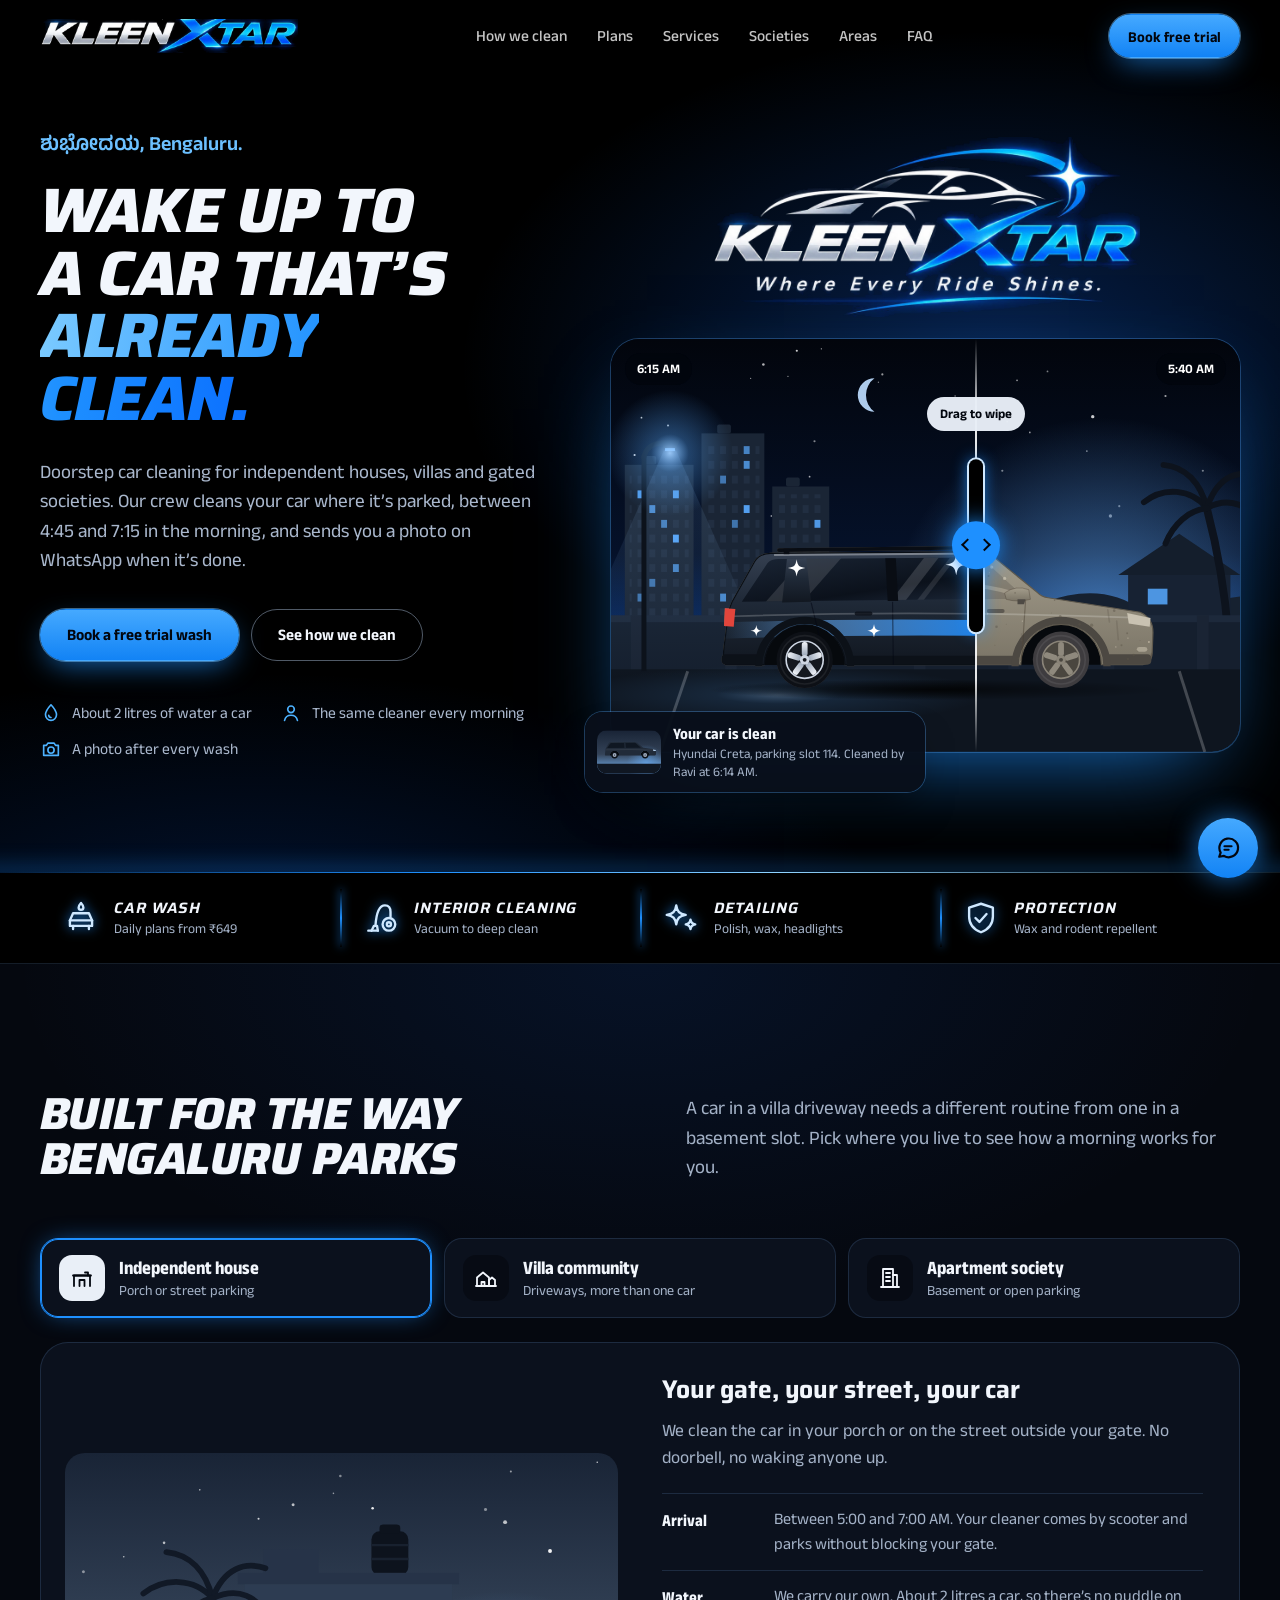
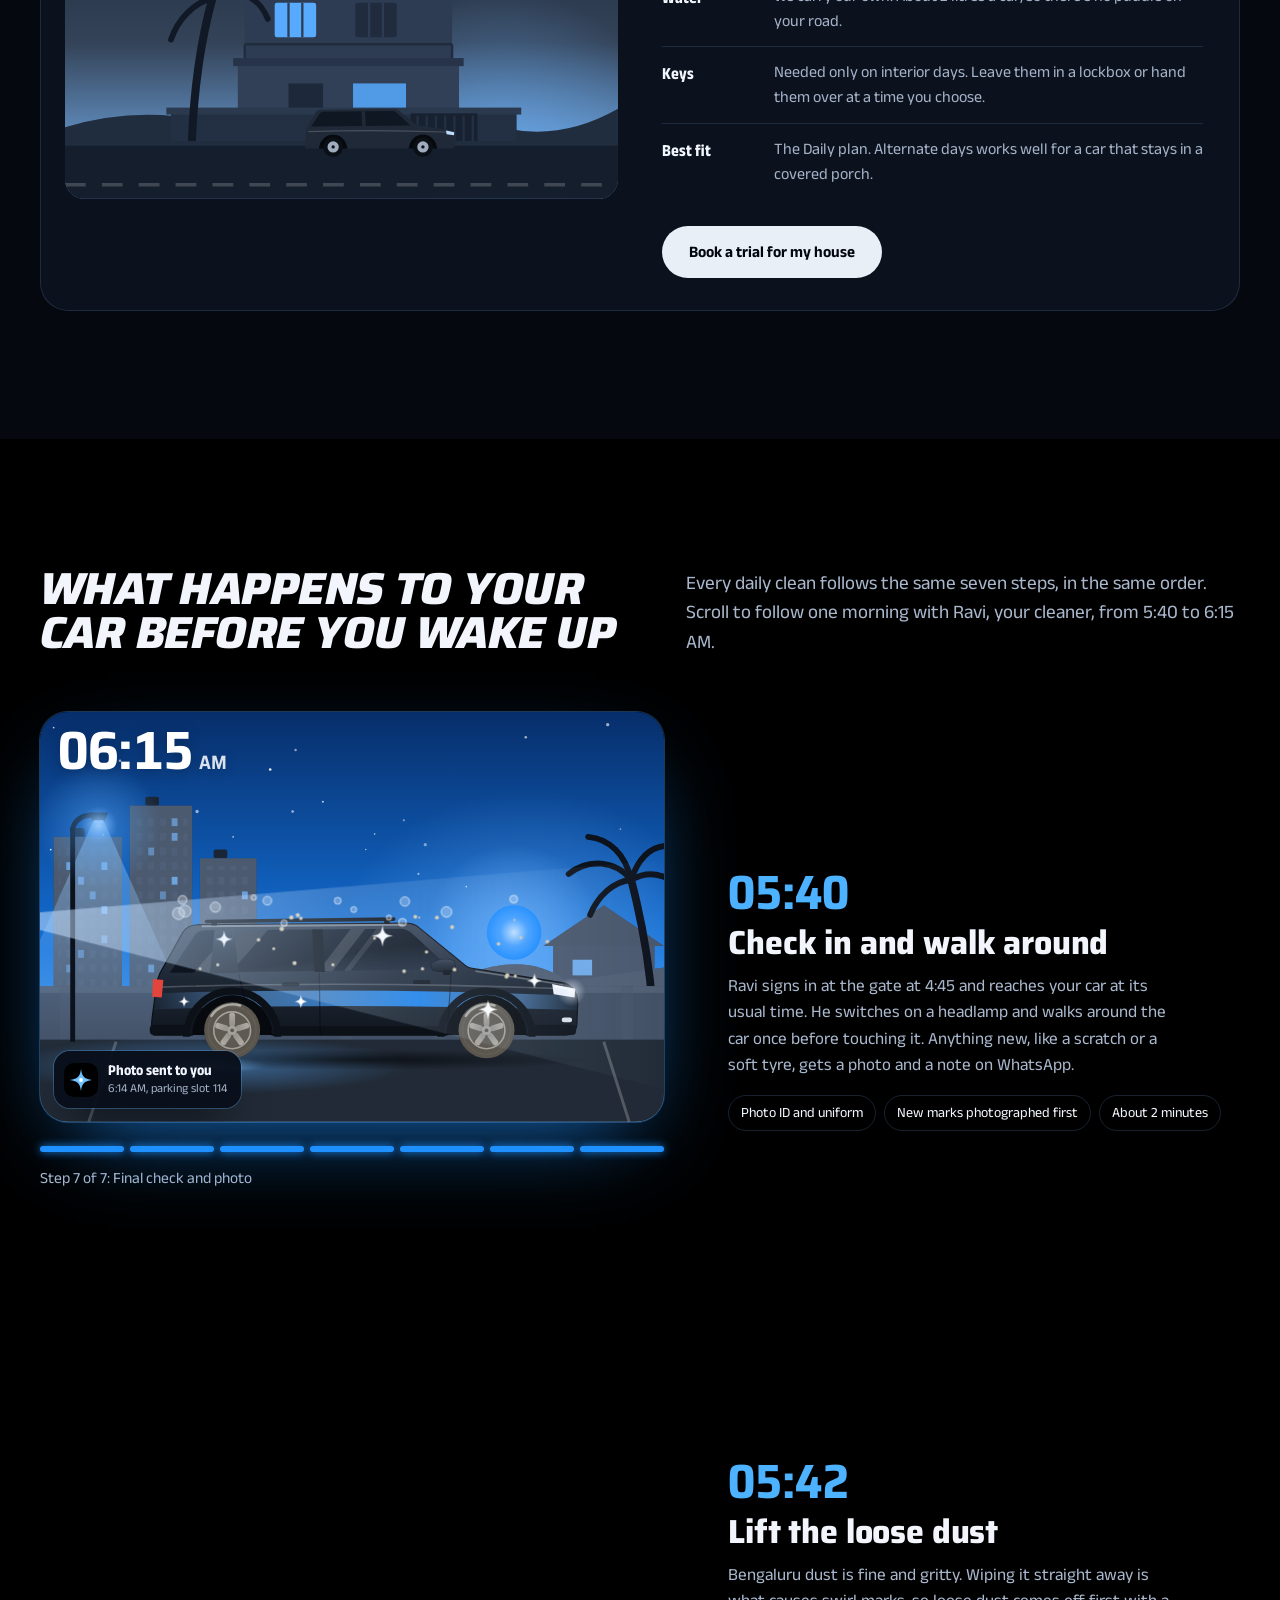
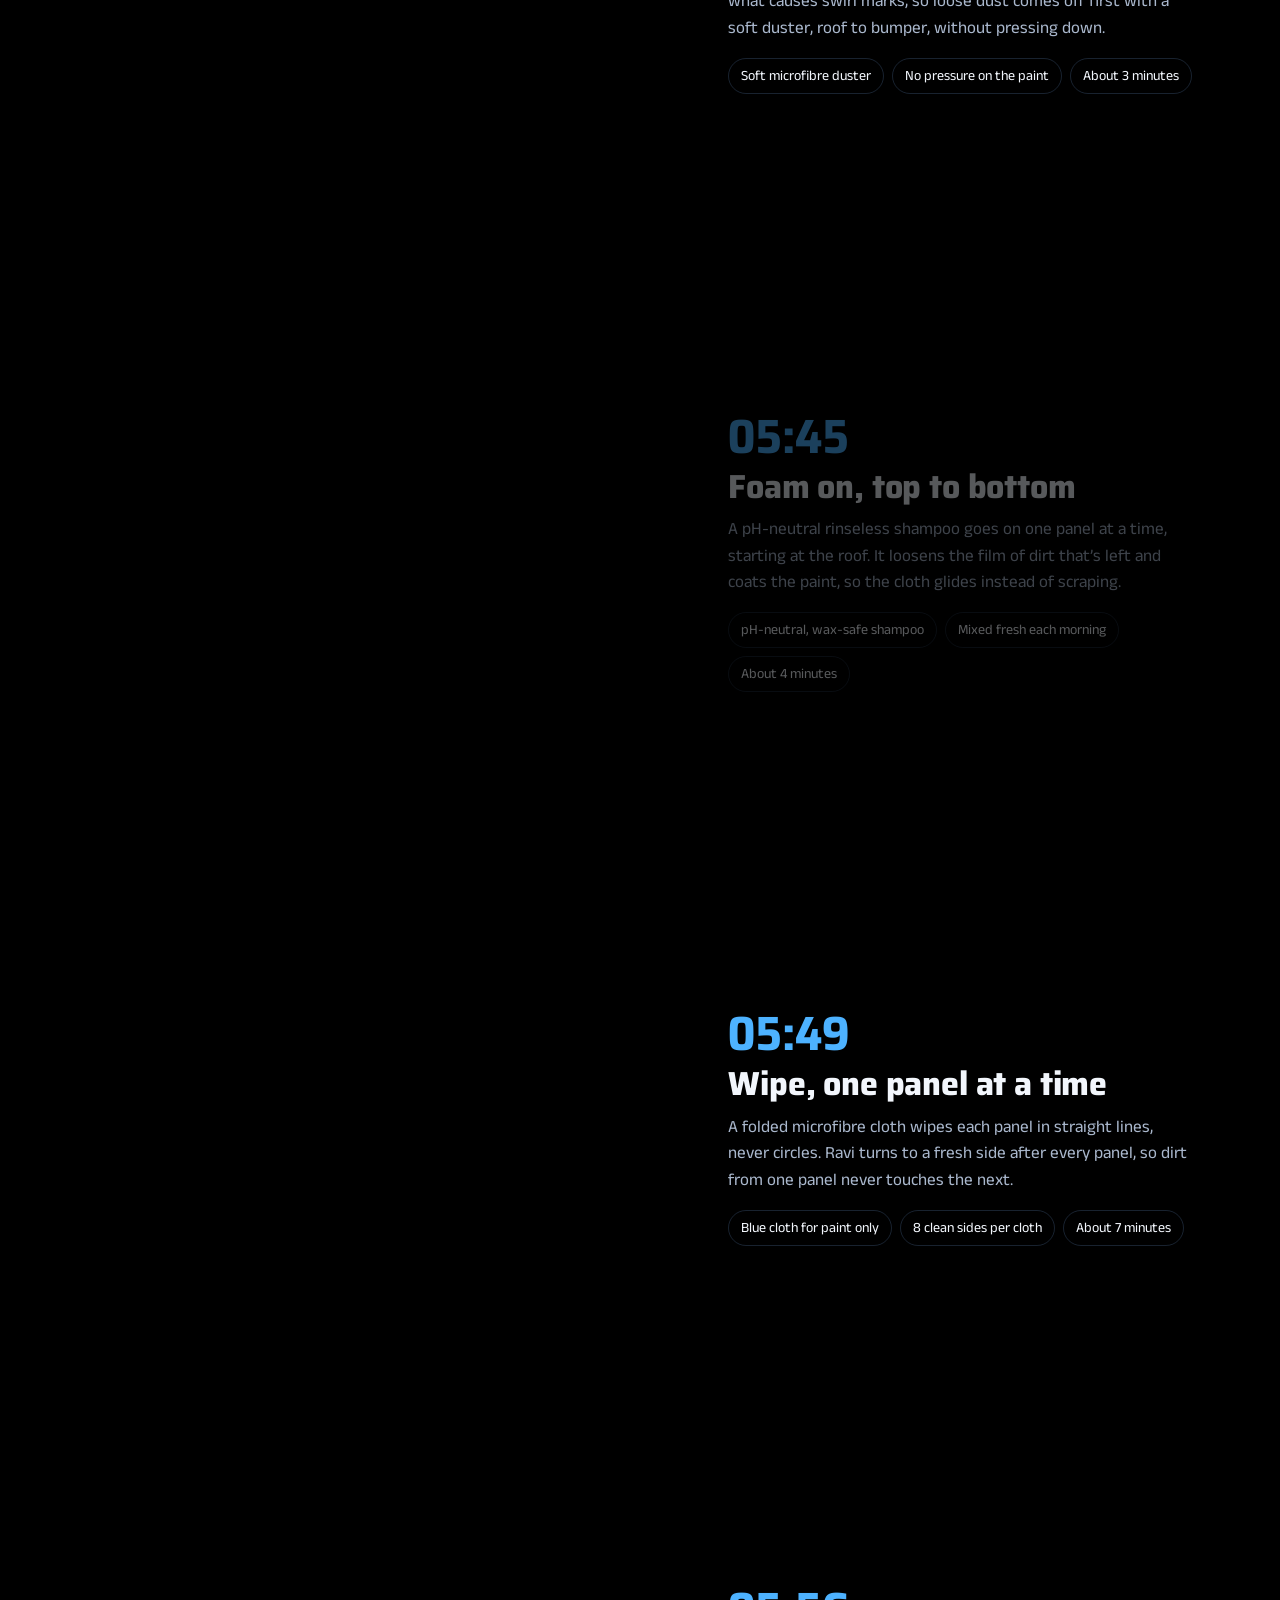
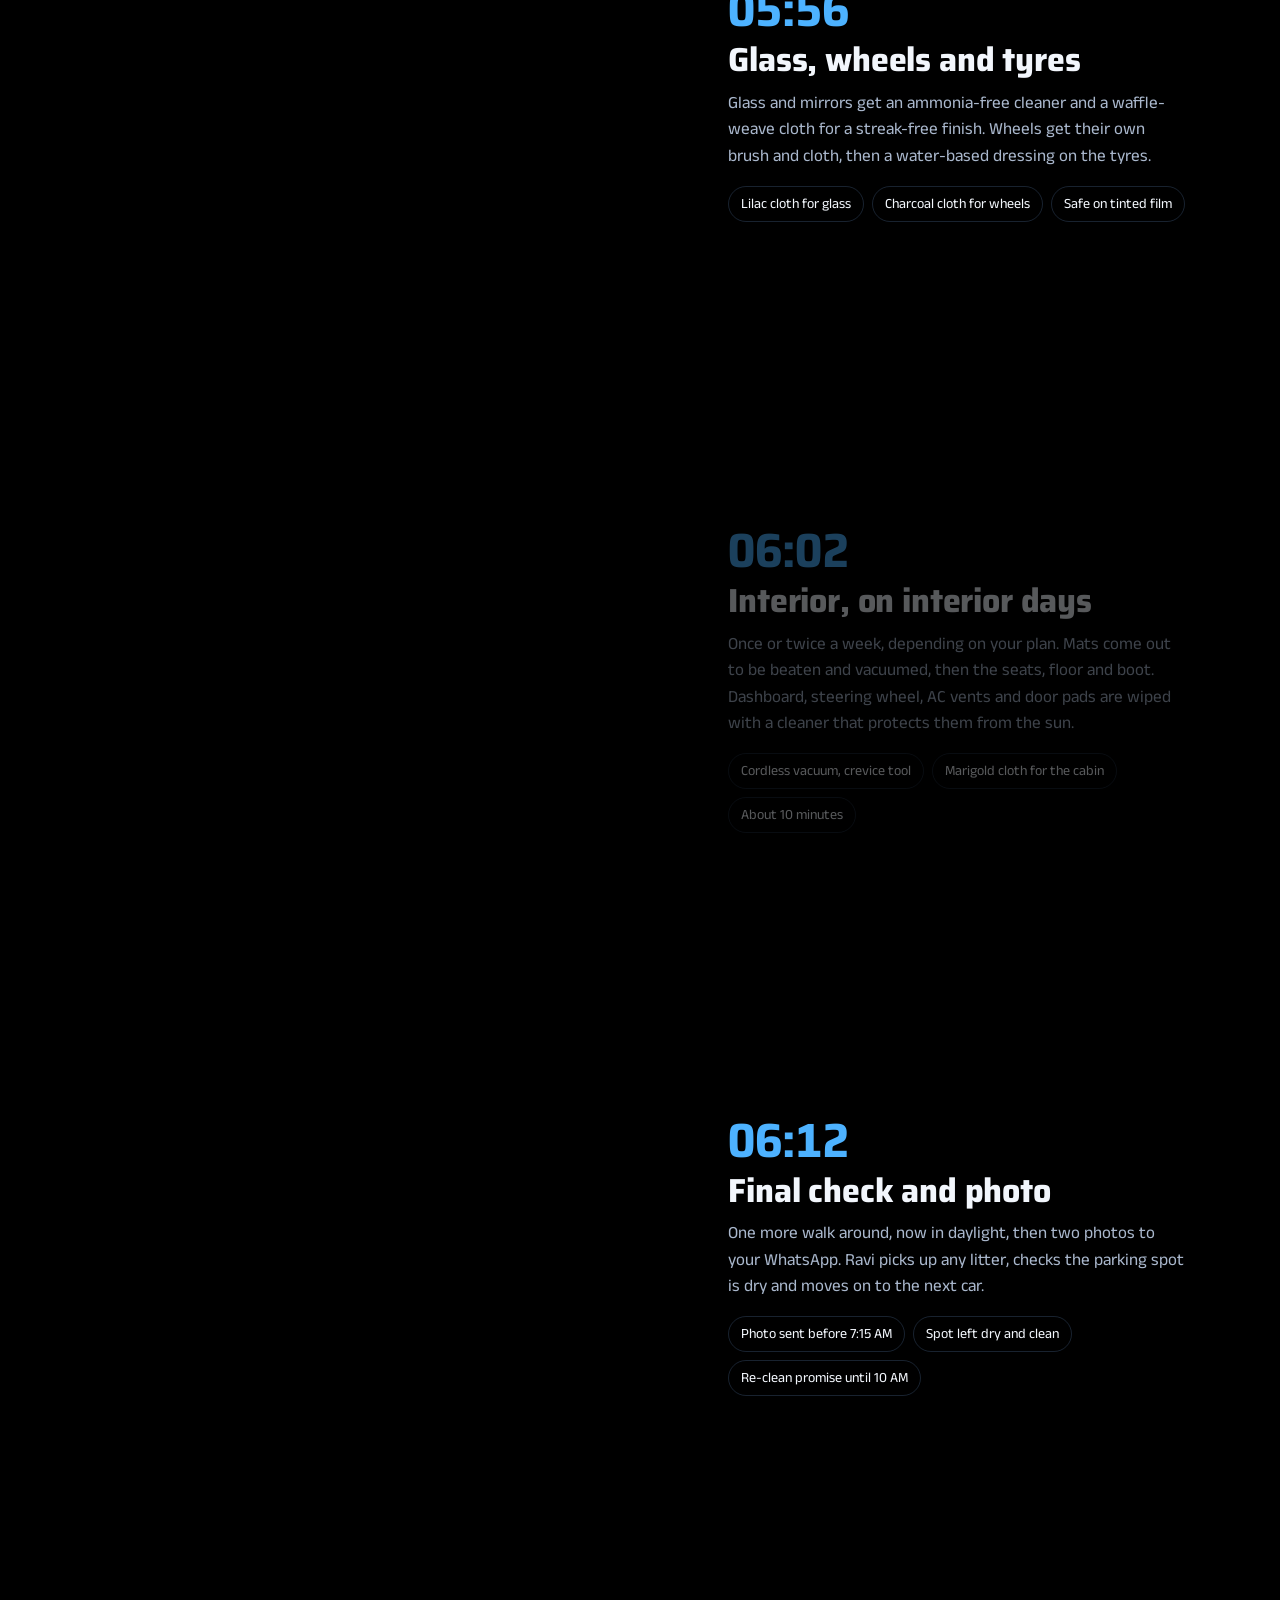
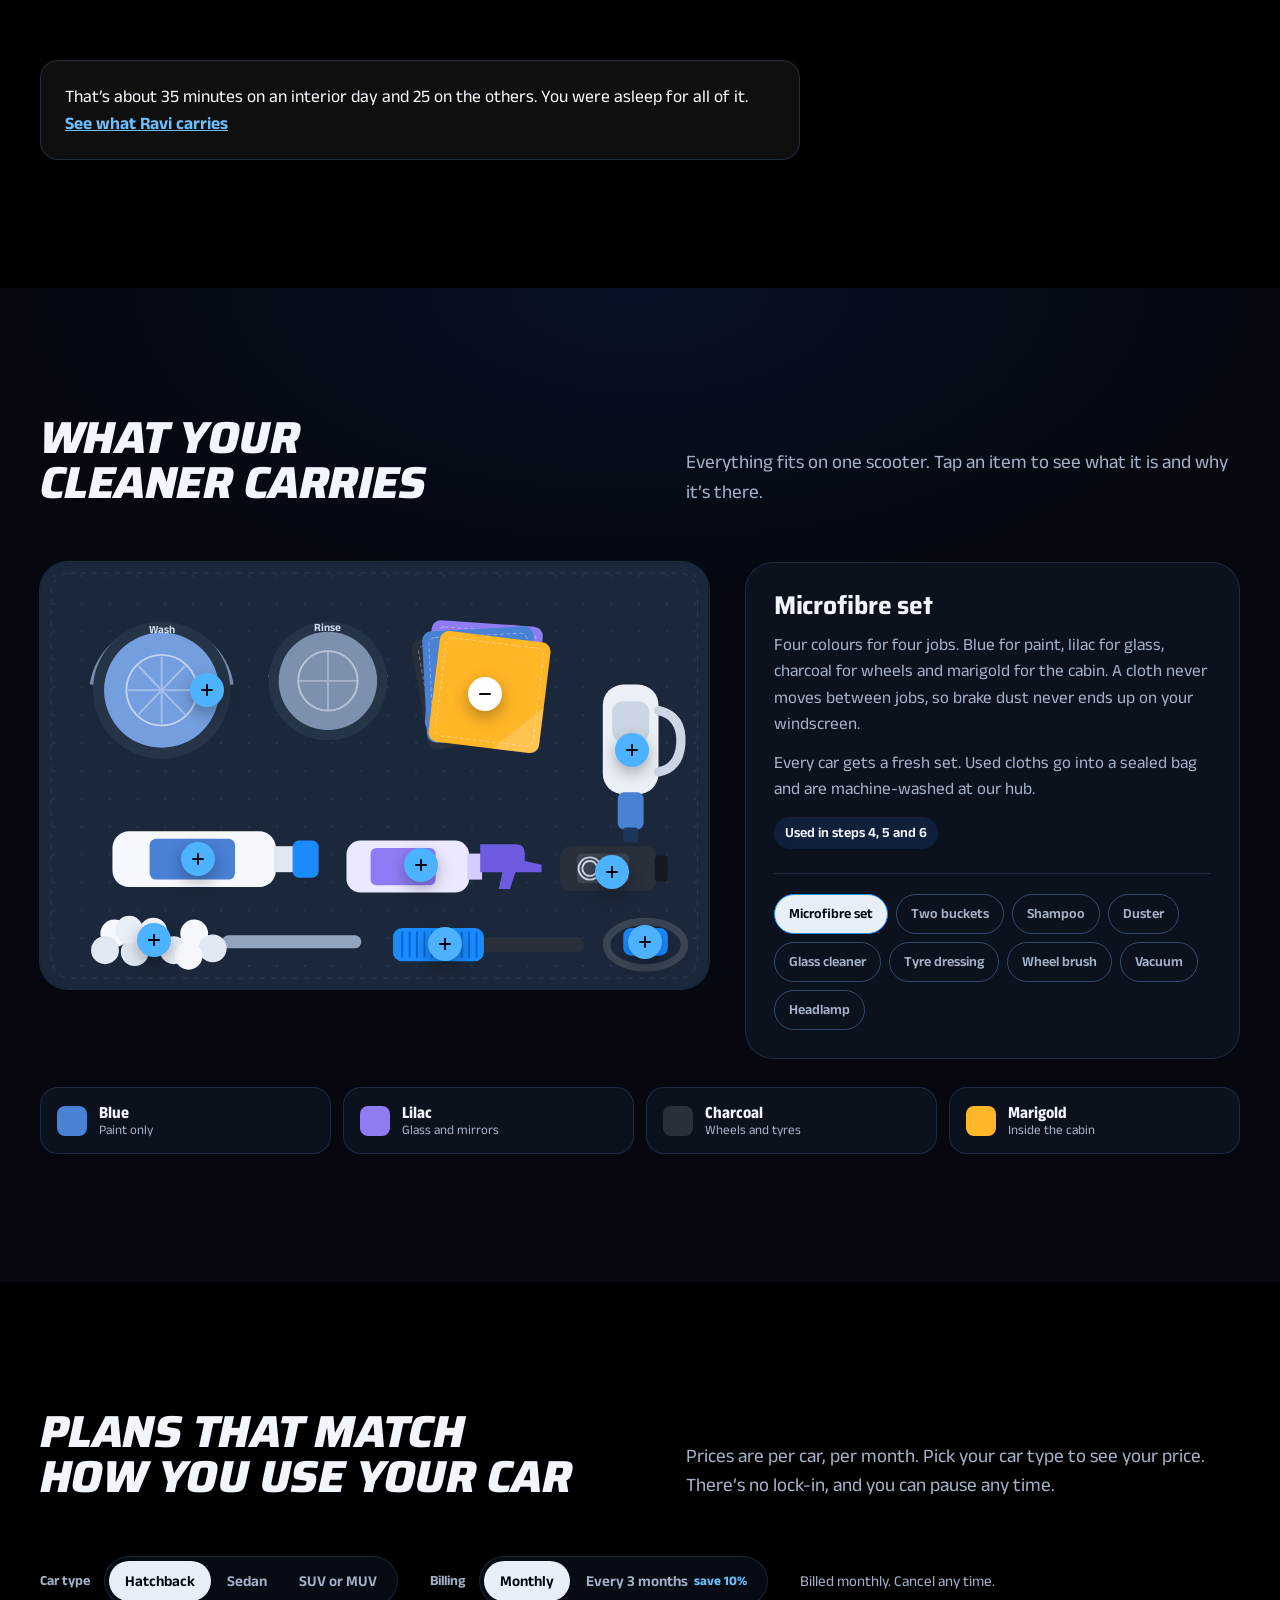
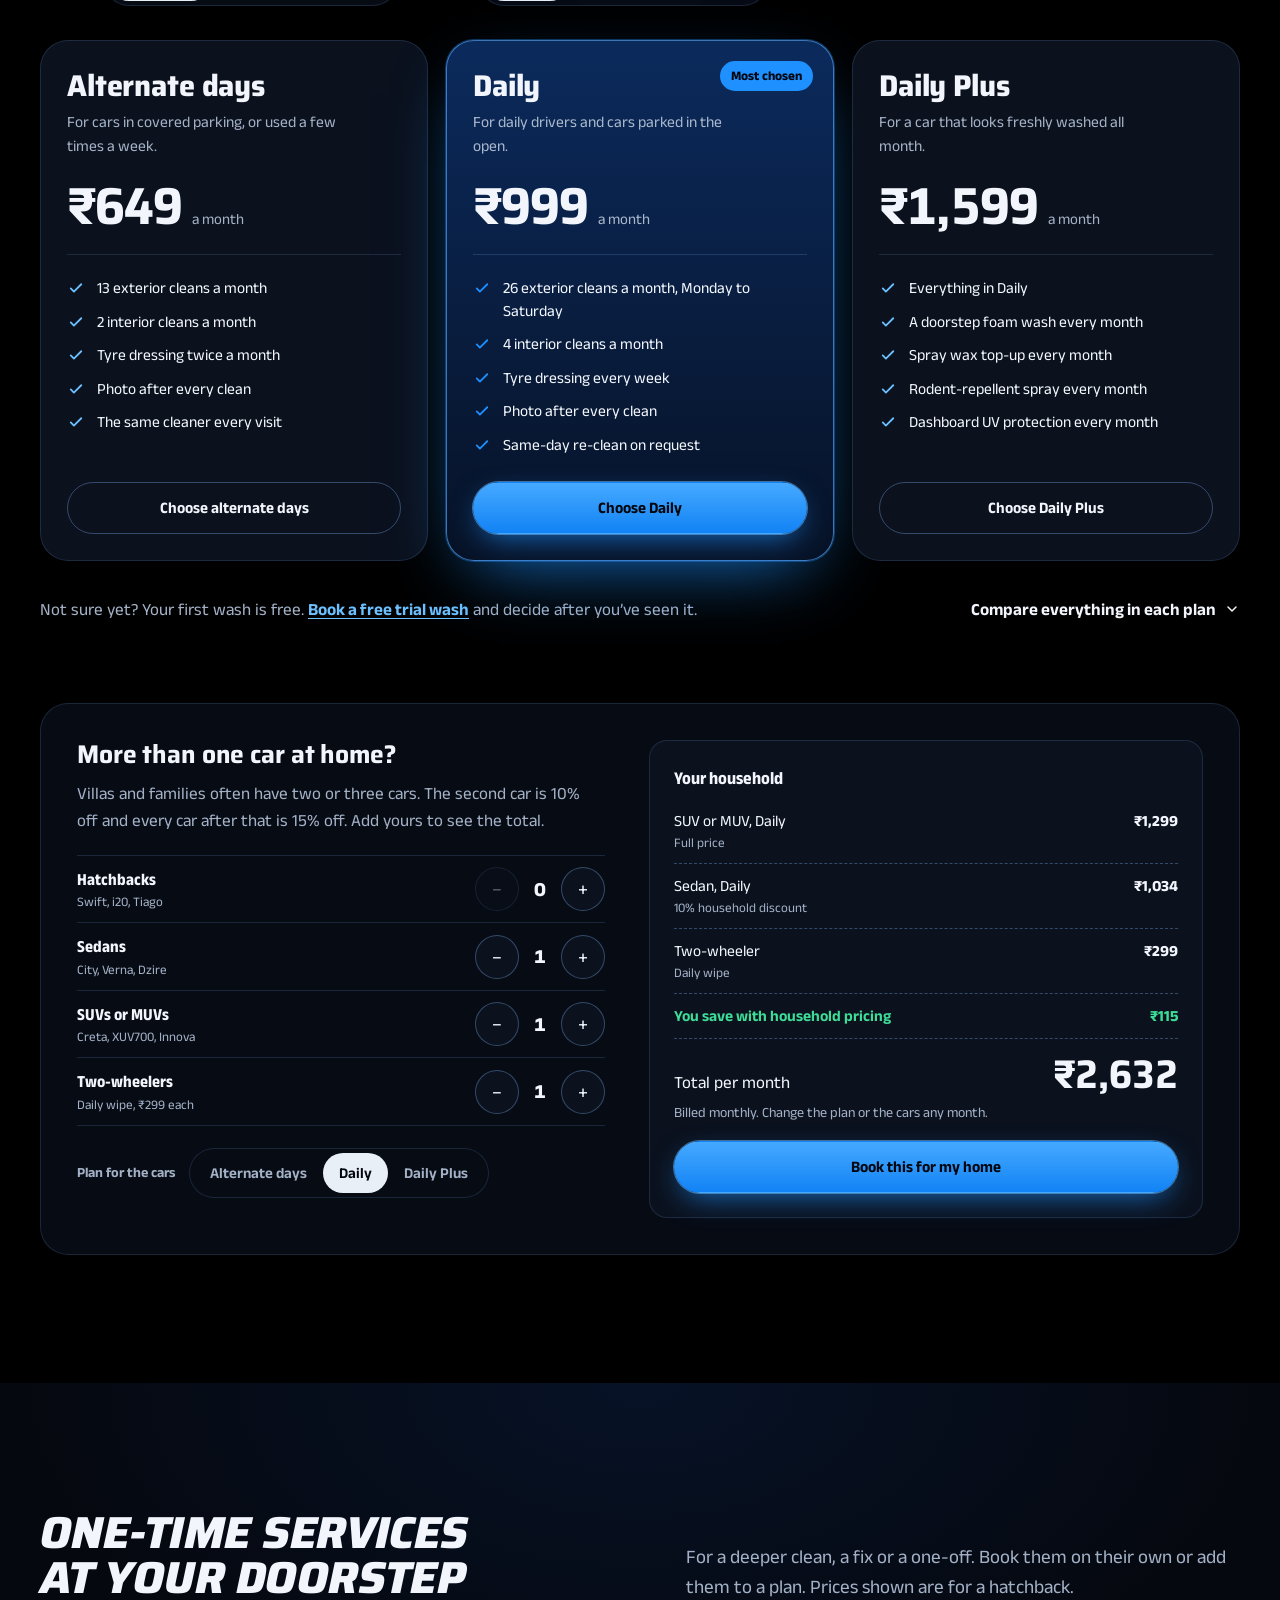
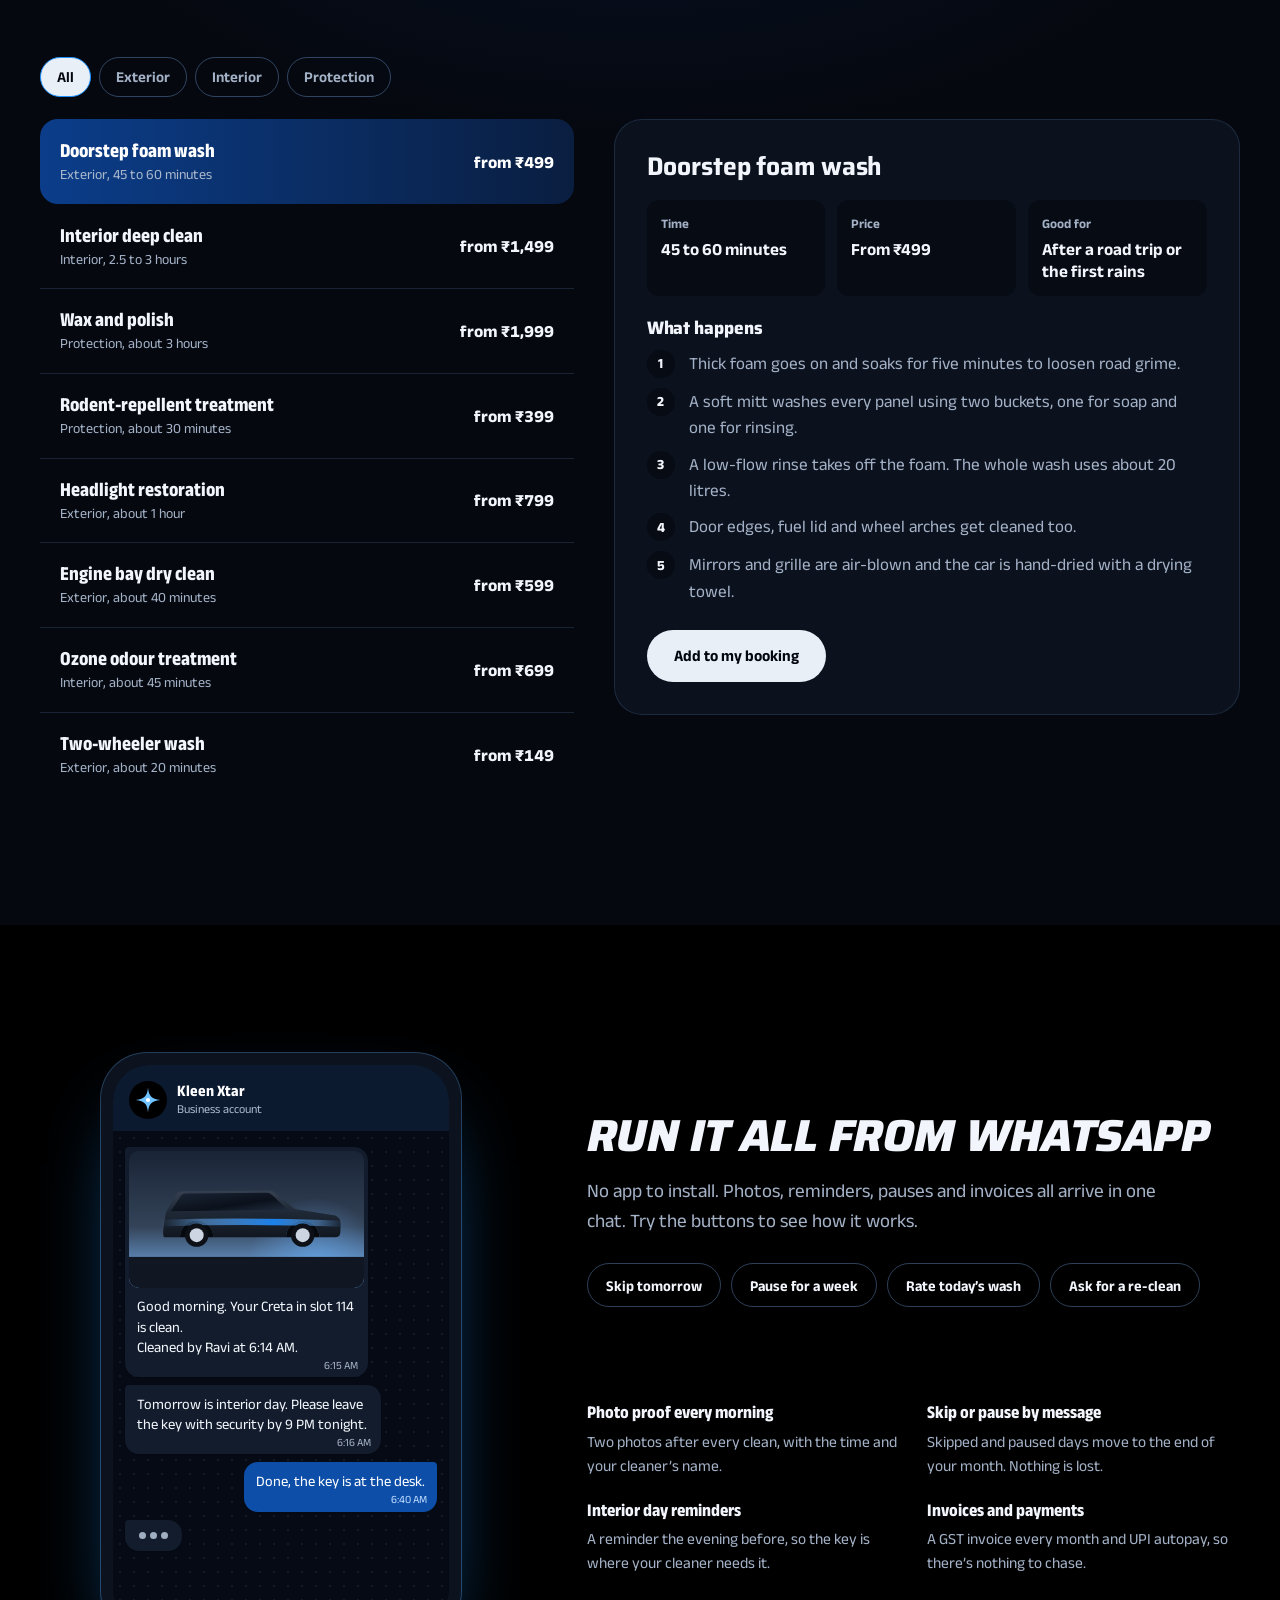
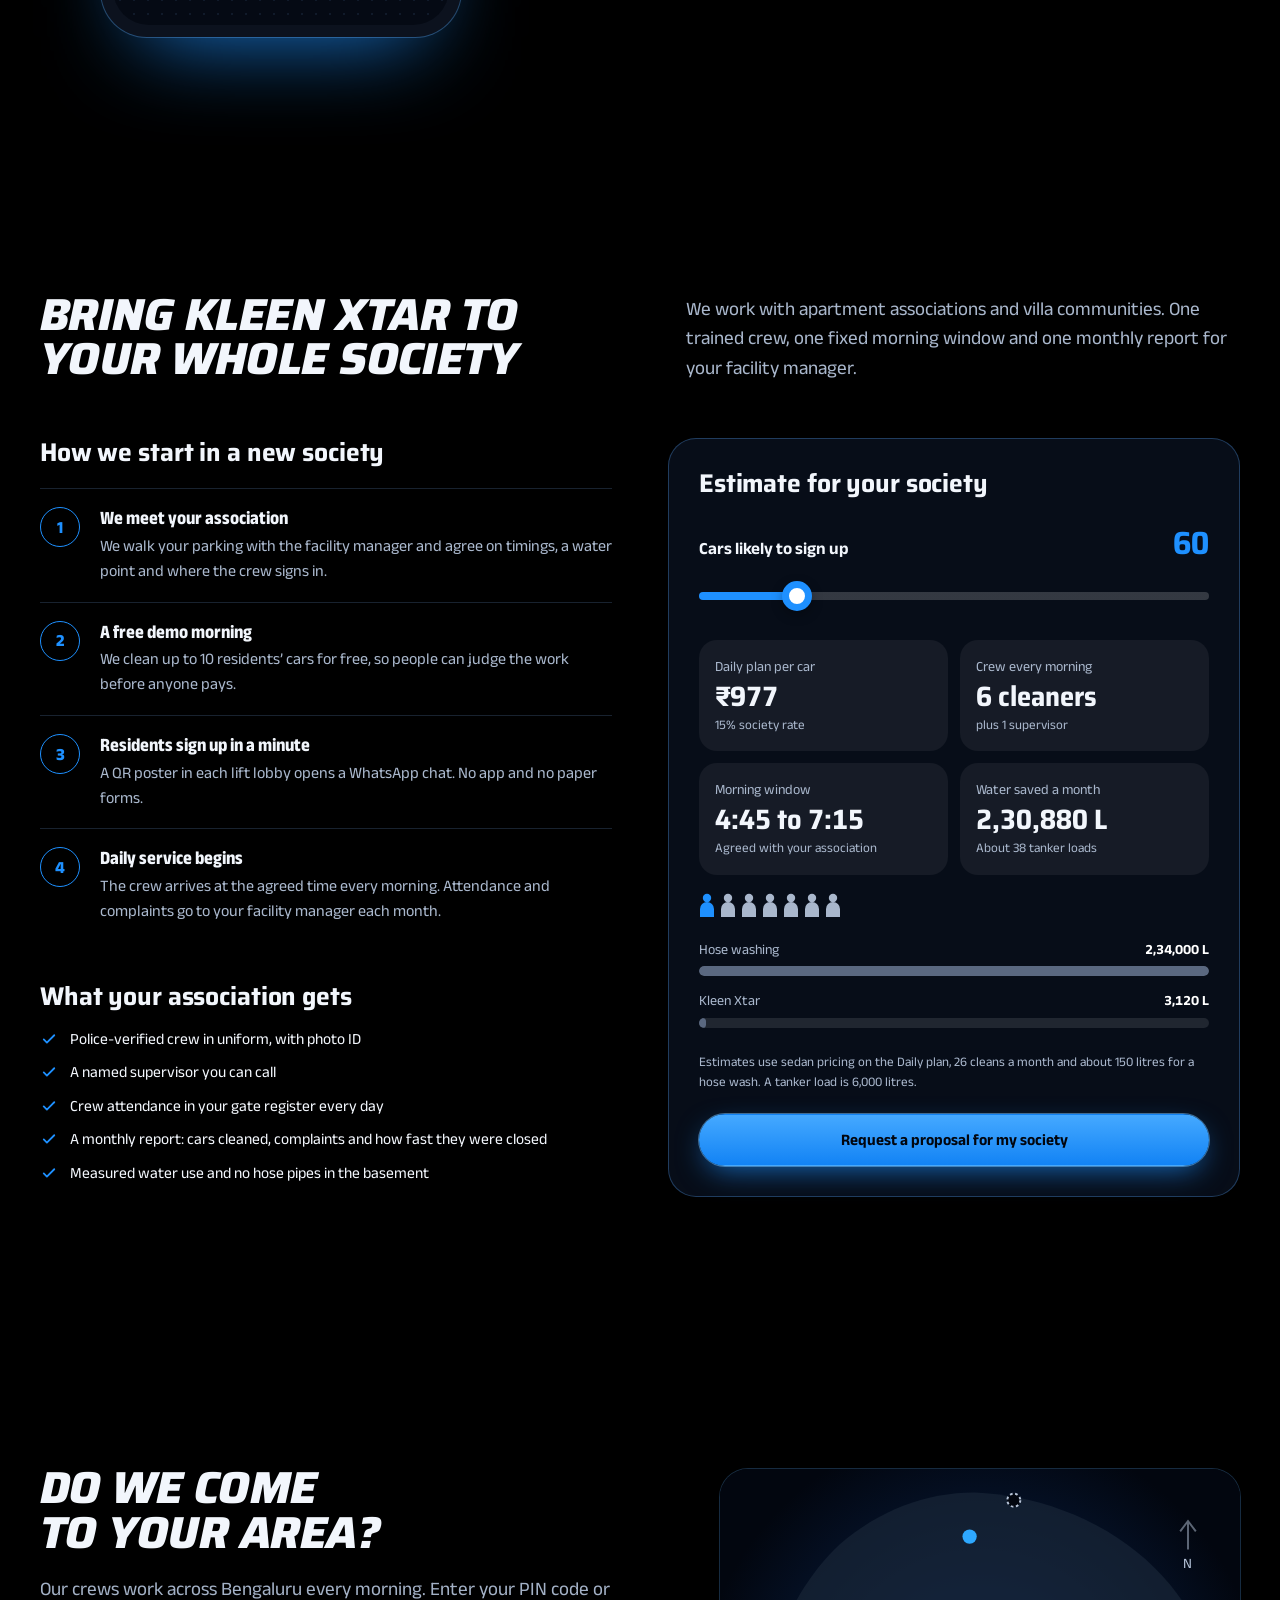
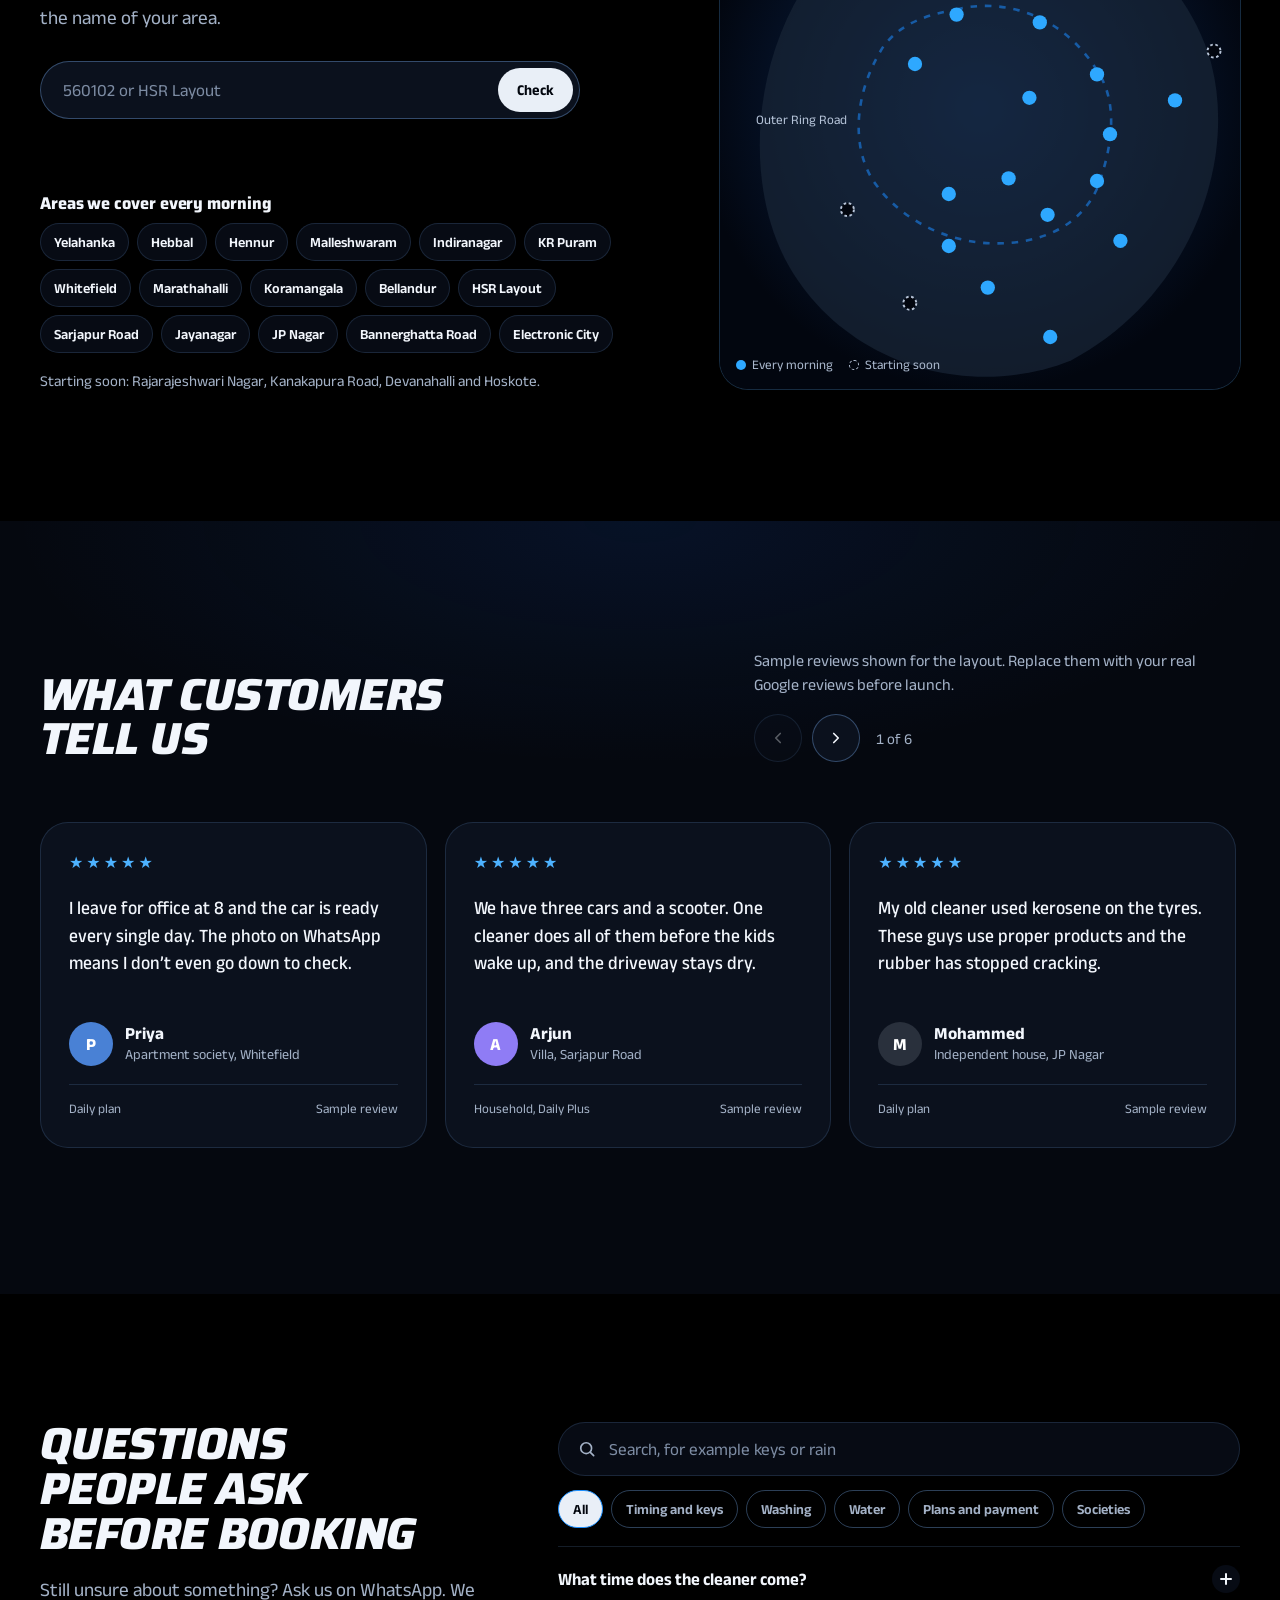
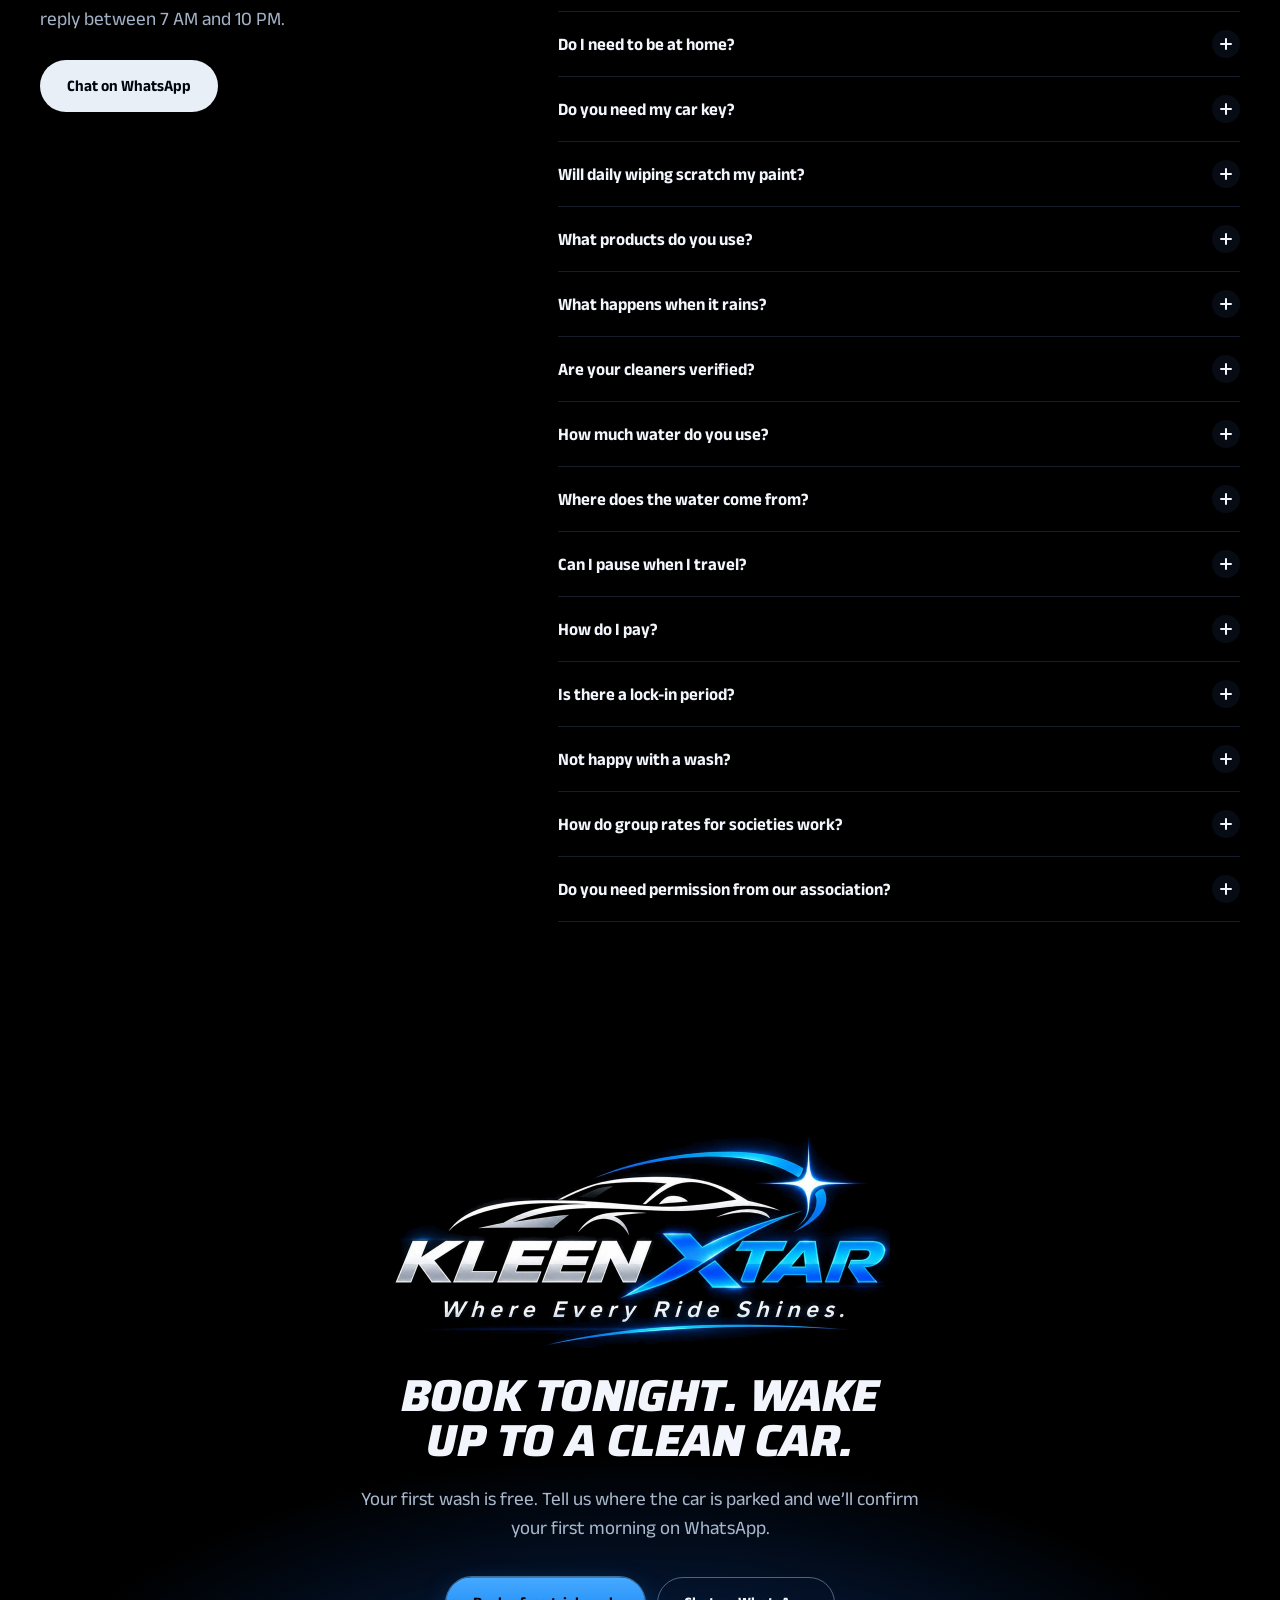
==== test/index.html @ 270b9dcc "Test page" ====
<!DOCTYPE html>
<html lang="en-IN">
<head>
<meta charset="utf-8">
<meta name="robots" content="noindex,nofollow">
<meta name="viewport" content="width=device-width, initial-scale=1, viewport-fit=cover">
<title>Kleen Xtar | Doorstep car wash, detailing and protection in Bengaluru</title>
<meta name="description" content="Daily doorstep car cleaning in Bengaluru. Our crew cleans your car before 7:15 AM where it’s parked, uses about 2 litres of water and sends a photo on WhatsApp. Plans from ₹649 a month.">
<meta name="theme-color" content="#000000">
<link rel="icon" href="data:image/svg+xml,%3Csvg xmlns='http://www.w3.org/2000/svg' viewBox='0 0 32 32'%3E%3Crect width='32' height='32' rx='7' fill='%23000'/%3E%3Cpath d='M16 1C17 11 20 14.500 31 16C20 17.500 17 21 16 31C15 21 12 17.500 1 16C12 14.500 15 11 16 1Z' fill='%232E9BFF'/%3E%3C/svg%3E">
<link rel="preconnect" href="https://fonts.googleapis.com">
<link rel="preconnect" href="https://fonts.gstatic.com" crossorigin>
<link href="https://fonts.googleapis.com/css2?family=Anek+Latin:wdth,wght@75..125,100..800&amp;display=swap" rel="stylesheet">
<link href="https://fonts.googleapis.com/css2?family=Anek+Kannada:wght@600&amp;display=swap" rel="stylesheet">
<link href="https://fonts.googleapis.com/css2?family=Saira:ital,wdth,wght@0,75..125,400..900;1,75..125,400..900&amp;display=swap" rel="stylesheet">
<style>
/* =====================================================================
   Kleen Xtar | Doorstep car care, Bengaluru
   Every class is prefixed kx- so sections can drop into Elementor
   HTML widgets without clashing with the theme.
   ===================================================================== */

/* ---------- page level (skip these two rules inside Elementor) ---------- */
html{scroll-behavior:smooth;scroll-padding-top:84px;-webkit-text-size-adjust:100%}
body{margin:0;background:#151E2D}

/* ---------- tokens ---------- */
.kx{
  --kx-predawn:#151E2D; --kx-night:#0E1520; --kx-indigo:#212E41;
  --kx-marigold:#1B8BFF; --kx-marigold-2:#45A0FF; --kx-peach:#6BB3FF;
  --kx-rinse:#4981D5; --kx-rinse-ink:#15335F; --kx-lilac:#8F7CF5; --kx-charcoal:#29303C;
  --kx-sky:#F0F5FD; --kx-sky-2:#E6EDF8; --kx-foam:#FFFFFF;
  --kx-ink:#121B29; --kx-slate:#3A4452;
  --kx-line:rgba(255,255,255,.12); --kx-line-2:rgba(255,255,255,.22);
  --kx-on-dark:#F5F8FD; --kx-on-dark-2:#B8C5D9; --kx-line-dark:rgba(255,255,255,.14);
  --kx-ok:#11804A; --kx-err:#C23B2B;
  --kx-font:"Anek Latin","Segoe UI",system-ui,-apple-system,sans-serif;
  --kx-r-lg:28px; --kx-r-md:18px; --kx-r-sm:12px; --kx-r-pill:999px;
  --kx-shadow:0 26px 50px -26px rgba(0,0,0,.5);
  --kx-nav-h:72px;
  font-family:var(--kx-font); font-size:1.0625rem; line-height:1.55; font-weight:420; font-stretch:100%;
  color:var(--kx-ink); background:var(--kx-sky);
  -webkit-font-smoothing:antialiased; -moz-osx-font-smoothing:grayscale; text-rendering:optimizeLegibility;
  overflow-x:clip;
}
.kx *,.kx *::before,.kx *::after{box-sizing:border-box}
:where(.kx) img,:where(.kx) svg{max-width:100%}
:where(.kx) p{margin:0}
:where(.kx) a{color:inherit}
:where(.kx) button{font:inherit;color:inherit}
.kx :focus-visible{outline:3px solid var(--kx-rinse);outline-offset:3px;border-radius:6px}
.kx-defs{position:absolute;width:0;height:0;overflow:hidden}
.kx-sr{position:absolute!important;width:1px!important;height:1px!important;padding:0!important;margin:-1px!important;overflow:hidden!important;clip:rect(0,0,0,0)!important;white-space:nowrap!important;border:0!important}
.kx-skip{position:fixed;left:16px;top:-60px;z-index:100;background:var(--kx-card);color:var(--kx-ink);padding:10px 16px;border-radius:10px;font-weight:650;text-decoration:none;transition:top .2s}
.kx-skip:focus{top:12px}

/* ---------- type ---------- */
:where(.kx) :where(h1,h2,h3,h4){text-wrap:balance;margin:0;font-weight:760;font-stretch:80%;line-height:.98;letter-spacing:-.004em;color:inherit}
.kx-h1{font-size:clamp(2.75rem,6.1vw,5.75rem);line-height:.93}
.kx-h2{font-size:clamp(2.25rem,4.4vw,3.75rem)}
.kx-h3{font-size:clamp(1.5rem,2.2vw,2rem);line-height:1.04}
.kx-lead{font-size:1.1875rem;line-height:1.55;color:var(--kx-slate);max-width:54ch}

/* ---------- layout ---------- */
.kx-wrap{width:min(1200px,100% - 48px);margin-inline:auto}
.kx-sec{position:relative;padding:clamp(80px,10vw,128px) 0}
.kx-sec--sky{background:var(--kx-sky)}
.kx-sec--foam{background:var(--kx-foam)}
.kx-sec--night{background:var(--kx-predawn);color:var(--kx-on-dark)}
.kx-sec--night .kx-lead{color:var(--kx-on-dark-2)}
.kx-head{display:grid;grid-template-columns:minmax(0,1.05fr) minmax(0,1fr);gap:20px 64px;align-items:end;margin-bottom:56px}
.kx-head .kx-lead{justify-self:end}

/* ---------- buttons ---------- */
.kx-btn{display:inline-flex;align-items:center;justify-content:center;gap:10px;min-height:52px;padding:0 26px;border-radius:var(--kx-r-pill);border:1.5px solid transparent;font-weight:650;font-size:1rem;font-stretch:96%;line-height:1;text-decoration:none;cursor:pointer;white-space:nowrap;transition:background-color .2s,color .2s,border-color .2s,transform .12s;-webkit-tap-highlight-color:transparent}
.kx-btn:active{transform:translateY(1px)}
.kx-btn svg{width:18px;height:18px;flex:none}
.kx-btn--primary{background:var(--kx-marigold);color:var(--kx-on)}
.kx-btn--primary:hover{background:var(--kx-marigold-2)}
.kx-btn--ink{background:var(--kx-fill);color:var(--kx-on)}
.kx-btn--ink:hover{background:#1E2B3E}
.kx-btn--line{background:transparent;border-color:var(--kx-line-2);color:var(--kx-ink)}
.kx-btn--line:hover{border-color:var(--kx-marigold)}
.kx-btn--line-light{background:transparent;border-color:rgba(255,255,255,.4);color:var(--kx-on-dark)}
.kx-btn--line-light:hover{border-color:#fff;background:rgba(255,255,255,.07)}
.kx-btn--sm{min-height:44px;padding:0 18px;font-size:.9375rem}
.kx-btn[disabled]{opacity:.45;cursor:not-allowed}
.kx-link{background:none;border:0;padding:0;font-weight:650;color:var(--kx-rinse-ink);text-decoration:underline;text-underline-offset:3px;cursor:pointer}

/* ---------- nav ---------- */
.kx-nav{position:fixed;inset:0 0 auto;z-index:50;color:#fff;transition:background-color .3s,box-shadow .3s}
.kx-nav.is-solid,.kx-nav.is-menu{background:rgba(4,7,14,.92);-webkit-backdrop-filter:blur(12px);backdrop-filter:blur(12px);box-shadow:0 1px 0 var(--kx-line-dark)}
.kx-nav__in{display:flex;align-items:center;justify-content:space-between;gap:24px;height:var(--kx-nav-h)}
.kx-logo{display:inline-flex;align-items:center;gap:9px;color:inherit;text-decoration:none;font-weight:720;font-stretch:86%;font-size:1.625rem;letter-spacing:-.01em;line-height:1}
.kx-logo svg{width:34px;height:34px;flex:none}
.kx-nav__links{display:flex;gap:30px;list-style:none;margin:0;padding:0}
.kx-nav__links a{position:relative;display:block;padding:10px 0;color:rgba(255,255,255,.76);text-decoration:none;font-size:.9688rem;font-weight:520}
.kx-nav__links a:hover,.kx-nav__links a.is-on{color:#fff}
.kx-nav__links a.is-on::after{content:"";position:absolute;left:0;right:0;bottom:4px;height:2px;border-radius:2px;background:var(--kx-marigold)}
.kx-nav__cta{display:flex;align-items:center;gap:10px}
.kx-burger{display:none;width:44px;height:44px;border:0;background:transparent;border-radius:12px;cursor:pointer;position:relative}
.kx-burger span{position:absolute;left:11px;right:11px;height:2px;border-radius:2px;background:var(--kx-card);transition:transform .3s,top .3s}
.kx-burger span:first-child{top:17px}.kx-burger span:last-child{top:25px}
.kx-burger[aria-expanded="true"] span:first-child{top:21px;transform:rotate(45deg)}
.kx-burger[aria-expanded="true"] span:last-child{top:21px;transform:rotate(-45deg)}
.kx-mnav{display:none}

/* ---------- hero ---------- */
.kx-hero{position:relative;overflow:hidden;color:var(--kx-on-dark);padding:calc(var(--kx-nav-h) + 56px) 0 112px;
  background:radial-gradient(90% 70% at 88% 100%,rgba(10,110,255,.3),transparent 62%),linear-gradient(180deg,#0F1724 0%,#151E2D 46%,#1E2A3D 100%)}
.kx-hero__grid{display:grid;grid-template-columns:minmax(0,.9fr) minmax(0,1.1fr);gap:56px;align-items:center}
.kx-hello{font-family:"Anek Kannada",var(--kx-font);font-weight:600;font-size:1.25rem;color:var(--kx-marigold);margin-bottom:18px}
.kx-hello span{font-family:var(--kx-font)}
.kx-hero .kx-h1{max-width:11.5ch}
.kx-hero__sub{margin:26px 0 34px;max-width:46ch;font-size:1.1875rem;color:var(--kx-on-dark-2)}
.kx-hero__acts{display:flex;flex-wrap:wrap;gap:12px}
.kx-facts{display:flex;flex-wrap:wrap;gap:12px 28px;list-style:none;margin:40px 0 0;padding:0;font-size:.9688rem;color:var(--kx-on-dark-2)}
.kx-facts li{display:flex;align-items:center;gap:10px}
.kx-facts svg{width:22px;height:22px;flex:none;color:var(--kx-marigold)}
.kx-h1 .kx-ln{display:block}
.kx-hero__art{position:relative}

/* wipe stage */
.kx-wipe{--wipe:58%;position:relative;aspect-ratio:640/420;border-radius:var(--kx-r-lg);overflow:hidden;isolation:isolate;cursor:ew-resize;touch-action:pan-y;-webkit-user-select:none;user-select:none;
  background:linear-gradient(180deg,#0F1825 0%,#1D2A3E 46%,#354358 74%,#6BB3FF 100%);
  box-shadow:0 44px 80px -44px rgba(0,0,0,.7),inset 0 0 0 1px rgba(255,255,255,.08)}
.kx-wipe>svg,.kx-wipe__clean>svg{position:absolute;inset:0;width:100%;height:100%;display:block}
.kx-wipe__clean{position:absolute;inset:0;-webkit-clip-path:inset(0 calc(100% - var(--wipe)) 0 0);clip-path:inset(0 calc(100% - var(--wipe)) 0 0)}
.kx-wipe__handle{position:absolute;top:0;bottom:0;left:var(--wipe);width:0;pointer-events:none}
.kx-wipe__handle::before{content:"";position:absolute;top:0;bottom:0;left:-1px;width:2px;background:linear-gradient(180deg,transparent,rgba(255,255,255,.9) 18%,rgba(255,255,255,.9) 82%,transparent)}
.kx-squeegee{position:absolute;top:50%;left:0;width:14px;height:42%;transform:translate(-50%,-50%);border-radius:8px;background:#0C121B;box-shadow:0 0 0 2px rgba(255,255,255,.9)}
.kx-squeegee i{position:absolute;top:50%;left:50%;width:48px;height:48px;margin:-24px 0 0 -24px;border-radius:50%;background:var(--kx-marigold);box-shadow:0 8px 22px rgba(0,0,0,.35)}
.kx-squeegee i::before,.kx-squeegee i::after{content:"";position:absolute;top:50%;width:9px;height:9px;margin-top:-5px;border:solid var(--kx-ink);border-width:0 2.5px 2.5px 0}
.kx-squeegee i::before{left:11px;transform:rotate(135deg)}
.kx-squeegee i::after{right:11px;transform:rotate(-45deg)}
.kx-wipe:focus-within .kx-squeegee i{outline:3px solid #fff;outline-offset:3px}
.kx-wipe__hint{position:absolute;top:16px;left:0;transform:translateX(-50%);padding:7px 13px;border-radius:999px;background:rgba(255,255,255,.95);color:var(--kx-ink);font-size:.8125rem;font-weight:650;white-space:nowrap;opacity:0;transition:opacity .4s}
.kx-wipe.is-ready .kx-wipe__hint{opacity:1}
.kx-wipe.is-touched .kx-wipe__hint{opacity:0}
.kx-wipe__tag{position:absolute;bottom:14px;padding:6px 12px;border-radius:999px;background:rgba(2,5,12,.6);-webkit-backdrop-filter:blur(6px);backdrop-filter:blur(6px);color:#fff;font-size:.8125rem;font-weight:620;pointer-events:none}
.kx-wipe__tag--l{left:14px}.kx-wipe__tag--r{right:14px}
.kx-notify{position:absolute;left:-26px;bottom:-40px;display:flex;align-items:center;gap:12px;width:min(340px,82%);padding:12px 14px 12px 12px;border-radius:18px;background:var(--kx-card);color:var(--kx-ink);box-shadow:var(--kx-shadow);animation:kx-rise .7s 2.6s both}
.kx-notify__thumb{flex:none;width:64px;height:44px;border-radius:10px;overflow:hidden}
.kx-notify__thumb svg{display:block;width:100%;height:100%}
.kx-notify b{display:block;font-weight:700;font-stretch:90%;font-size:1rem;line-height:1.2}
.kx-notify small{display:block;color:var(--kx-slate);font-size:.8125rem;line-height:1.35;margin-top:2px}

/* svg bits shared by stages */
.kx-tw{animation:kx-twinkle 3.6s ease-in-out infinite}
.kx-spark{transform-box:fill-box;transform-origin:center;animation:kx-spark 2.4s ease-in-out infinite}
.kx-sparkles{opacity:0;transition:opacity .5s}
.kx-sparkles.is-on{opacity:1}

/* ---------- who we serve ---------- */
.kx-tabs{display:grid;grid-template-columns:repeat(3,minmax(0,1fr));gap:12px;margin-bottom:24px}
.kx-tab{display:flex;align-items:center;gap:14px;padding:16px 18px;border-radius:var(--kx-r-md);border:1.5px solid var(--kx-line);background:var(--kx-foam);text-align:left;cursor:pointer;transition:border-color .2s,box-shadow .2s}
.kx-tab:hover{border-color:var(--kx-line-2)}
.kx-tab[aria-selected="true"]{border-color:var(--kx-marigold);box-shadow:inset 0 0 0 1px var(--kx-ink)}
.kx-tab__ico{flex:none;width:46px;height:46px;border-radius:13px;display:grid;place-items:center;background:var(--kx-sky);color:var(--kx-ink)}
.kx-tab[aria-selected="true"] .kx-tab__ico{background:var(--kx-fill);color:var(--kx-on)}
.kx-tab__ico svg{width:24px;height:24px}
.kx-tab b{display:block;font-weight:720;font-stretch:88%;font-size:1.1875rem;line-height:1.15}
.kx-tab small{display:block;color:var(--kx-slate);font-size:.875rem;line-height:1.3;margin-top:2px}
.kx-panel{display:grid;grid-template-columns:minmax(0,1fr) minmax(0,1fr);gap:44px;align-items:center;padding:24px;border-radius:var(--kx-r-lg);background:var(--kx-foam);border:1px solid var(--kx-line)}
.kx-panel[hidden]{display:none}
.kx-panel.is-in{animation:kx-fade .45s ease both}
.kx-panel__art{border-radius:20px;overflow:hidden;aspect-ratio:480/300}
.kx-panel__art svg{display:block;width:100%;height:100%}
.kx-panel__copy{padding:8px 12px 8px 0}
.kx-panel__lead{margin:14px 0 0;color:var(--kx-slate);font-size:1.0938rem}
.kx-rows{margin:22px 0 26px}
.kx-rows div{display:grid;grid-template-columns:96px minmax(0,1fr);gap:16px;padding:13px 0;border-top:1px solid var(--kx-line)}
.kx-rows dt{font-weight:700;font-stretch:88%}
.kx-rows dd{margin:0;color:var(--kx-slate);font-size:1rem}

/* ---------- the 5 AM wash (process) ---------- */
.kx-proc{background:linear-gradient(180deg,#151E2D 0%,#182335 100%);color:var(--kx-on-dark)}
.kx-proc .kx-lead{color:var(--kx-on-dark-2)}
.kx-proc__grid{display:grid;grid-template-columns:minmax(0,1.22fr) minmax(0,1fr);gap:64px;align-items:start}
.kx-proc__sticky{position:sticky;top:calc(var(--kx-nav-h) + 24px)}
.kx-pstage{--t:1;--o-night:0;--o-dawn:0;--o-day:1;--wx:30%;position:relative;aspect-ratio:640/420;border-radius:var(--kx-r-lg);overflow:hidden;isolation:isolate;box-shadow:0 44px 80px -44px rgba(0,0,0,.7),inset 0 0 0 1px rgba(255,255,255,.08)}
.kx-sky{position:absolute;inset:0}
.kx-sky--night{background:linear-gradient(180deg,#0C131E 0%,#151E2D 55%,#202C3E 100%);opacity:var(--o-night)}
.kx-sky--dawn{background:linear-gradient(180deg,#202C3E 0%,#38455A 42%,#6BB3FF 78%,#5DACFF 100%);opacity:var(--o-dawn)}
.kx-sky--day{background:linear-gradient(180deg,#8EB2E8 0%,#D2E1F8 58%,#BFDFFF 100%);opacity:var(--o-day)}
.kx-pstage>svg{position:absolute;inset:0;width:100%;height:100%;display:block}
.kx-pstage .kx-starfield,.kx-pstage .kx-lit,.kx-pstage .kx-nightonly{opacity:var(--o-night)}
.kx-pstage .kx-daylit{opacity:calc(var(--o-day) * .9)}
.kx-pstage .kx-hglow{opacity:calc(var(--o-dawn) + .2)}
.kx-pstage .kx-sun{transform:translateY(calc((1 - var(--t)) * 150px))}
.kx-pstage .kx-reflect{opacity:0;transition:opacity .8s}
.kx-pstage .kx-dust,.kx-pstage .kx-foam,.kx-pstage .kx-bubbles,.kx-pstage .kx-particles,.kx-pstage .kx-beam,.kx-pstage .kx-tyre-dull,.kx-pstage .kx-tyre-gloss{opacity:0;transition:opacity .5s}
.kx-pstage .kx-dustfilm{transition:opacity .6s}
.kx-pstage.is-dusty .kx-dust{opacity:1}
.kx-pstage.is-dusting .kx-dustfilm{opacity:.62}
.kx-pstage.is-dusting .kx-particles{opacity:1}
.kx-pstage.is-foamy .kx-foam,.kx-pstage.is-foamy .kx-bubbles{opacity:1}
.kx-pstage.is-inspect .kx-beam{opacity:1}
.kx-pstage:not(.is-glossy) .kx-tyre-dull{opacity:1}
.kx-pstage.is-glossy .kx-tyre-gloss{opacity:1}
.kx-pstage.is-done .kx-reflect,.kx-pstage:not([data-step]) .kx-reflect{opacity:1}
.kx-pstage.is-done .kx-sparkles,.kx-pstage:not([data-step]) .kx-sparkles{opacity:1}
.kx-pstage.is-glossy .kx-shine{animation:kx-shine 1.6s .2s ease both}
.kx-shine{transform-box:fill-box}
.kx-beam{transform-origin:0 214px;transform-box:view-box;animation:kx-beam 3.2s ease-in-out infinite alternate}
.kx-bub{transform-box:fill-box;transform-origin:center;animation:kx-bub 2.6s ease-in infinite}
.kx-pt{animation:kx-dustfly 2.2s ease-out infinite}
.kx-clock{position:absolute;left:18px;top:12px;display:flex;align-items:baseline;gap:6px;color:#fff;font-weight:720;font-stretch:75%;font-size:clamp(2.1rem,4.2vw,3.5rem);line-height:1;font-variant-numeric:tabular-nums;text-shadow:0 2px 14px rgba(0,0,0,.25)}
.kx-clock small{font-size:.36em;font-stretch:90%;font-weight:650;opacity:.85}
.kx-tool{position:absolute;left:62%;top:20%;display:flex;align-items:center;gap:8px;padding:7px 12px 7px 8px;border-radius:999px;background:rgba(255,255,255,.96);color:var(--kx-ink);font-size:.8125rem;font-weight:650;white-space:nowrap;transform:translate(-50%,-50%);box-shadow:0 10px 24px rgba(0,0,0,.25);transition:left .6s cubic-bezier(.3,.7,.2,1),top .6s cubic-bezier(.3,.7,.2,1),opacity .3s}
.kx-tool i{width:18px;height:18px;border-radius:50%;background:var(--kx-marigold);flex:none}
.kx-pstage[data-step="0"] .kx-tool{left:18%;top:33%}
.kx-pstage[data-step="1"] .kx-tool{left:40%;top:40%}
.kx-pstage[data-step="1"] .kx-tool i{background:#F5F8FD;box-shadow:inset 0 0 0 2px #CED9E9}
.kx-pstage[data-step="2"] .kx-tool{left:30%;top:40%}
.kx-pstage[data-step="2"] .kx-tool i{background:var(--kx-rinse)}
.kx-pstage[data-step="3"] .kx-tool{left:var(--wx);top:62%;transition:top .6s,opacity .3s}
.kx-pstage[data-step="3"] .kx-tool i{background:var(--kx-rinse)}
.kx-pstage[data-step="4"] .kx-tool{left:72%;top:86%}
.kx-pstage[data-step="4"] .kx-tool i{background:linear-gradient(90deg,var(--kx-lilac) 50%,var(--kx-charcoal) 50%)}
.kx-pstage[data-step="5"] .kx-tool{left:40%;top:57%}
.kx-pstage[data-step="5"] .kx-tool i{background:#FFB627}
.kx-pstage[data-step="6"] .kx-tool{opacity:0}
.kx-pstage:not([data-step]) .kx-tool{opacity:0}
.kx-callout{position:absolute;display:flex;align-items:center;gap:7px;opacity:0;transform:translateY(6px);transition:opacity .4s,transform .4s;pointer-events:none}
.kx-callout i{width:12px;height:12px;border-radius:50%;background:var(--kx-marigold);box-shadow:0 0 0 5px rgba(30,144,255,.3);flex:none}
.kx-callout span{padding:5px 9px;border-radius:8px;background:rgba(2,5,12,.82);color:#fff;font-size:.75rem;font-weight:600;white-space:nowrap}
.kx-callout--1{left:37%;top:64%}
.kx-callout--2{left:70%;top:79%}
.kx-callout--3{left:66%;top:58%;flex-direction:row-reverse}
.kx-callout--3 span{transform:translateX(-4px)}
.kx-pstage.is-inspect .kx-callout{opacity:1;transform:none}
.kx-pstage.is-inspect .kx-callout--2{transition-delay:.25s}
.kx-pstage.is-inspect .kx-callout--3{transition-delay:.5s}
.kx-inset{position:absolute;right:4%;top:6%;width:30%;display:flex;flex-direction:column;align-items:center;gap:6px;opacity:0;transform:scale(.85);transform-origin:70% 30%;transition:opacity .4s,transform .45s cubic-bezier(.3,1.4,.5,1)}
.kx-inset__circle{width:100%;aspect-ratio:1;border-radius:50%;overflow:hidden;box-shadow:0 0 0 4px #fff,0 18px 40px rgba(0,0,0,.35)}
.kx-inset__circle svg{display:block;width:100%;height:100%}
.kx-inset>span{padding:4px 10px;border-radius:999px;background:var(--kx-card);color:var(--kx-ink);font-size:.75rem;font-weight:650}
.kx-pstage.is-interior .kx-inset{opacity:1;transform:none}
.kx-vac{animation:kx-vac 1.8s ease-in-out infinite alternate}
.kx-crumb{animation:kx-crumb 1.2s linear infinite}
.kx-pnote{position:absolute;left:14px;bottom:14px;display:flex;align-items:center;gap:10px;padding:10px 14px 10px 10px;border-radius:16px;background:var(--kx-card);color:var(--kx-ink);box-shadow:0 14px 30px rgba(0,0,0,.25);opacity:0;transform:translateY(14px);transition:opacity .45s,transform .45s}
.kx-pnote__ico{width:34px;height:34px;border-radius:10px;background:var(--kx-predawn);display:grid;place-items:center;flex:none}
.kx-pnote__ico svg{width:24px;height:24px}
.kx-pnote b{display:block;font-size:.9375rem;font-weight:700;font-stretch:90%;line-height:1.2}
.kx-pnote small{display:block;font-size:.75rem;color:var(--kx-slate)}
.kx-pstage.is-done .kx-pnote,.kx-pstage:not([data-step]) .kx-pnote{opacity:1;transform:none}
.kx-progress{display:grid;grid-template-columns:repeat(7,minmax(0,1fr));gap:6px;margin-top:16px}
.kx-progress button{height:22px;padding:0;border:0;background:transparent;cursor:pointer;position:relative}
.kx-progress button::before{content:"";position:absolute;left:0;right:0;top:8px;height:6px;border-radius:3px;background:rgba(255,255,255,.18);transition:background-color .3s}
.kx-progress button.is-done::before{background:var(--kx-marigold)}
.kx-proc__cap{margin-top:6px;font-size:.9688rem;color:var(--kx-on-dark-2);min-height:1.55em}
.kx-steps{list-style:none;margin:0;padding:0 0 12vh}
.kx-step{min-height:64vh;display:flex;flex-direction:column;justify-content:center;padding:28px 0;opacity:.36;transition:opacity .35s}
.kx-step.is-active{opacity:1}
.kx-step__time{font-weight:720;font-stretch:75%;font-size:3rem;line-height:1;color:var(--kx-marigold);font-variant-numeric:tabular-nums}
.kx-step h3{margin:10px 0 12px;font-size:clamp(1.75rem,2.6vw,2.25rem)}
.kx-step p{color:var(--kx-on-dark-2);max-width:46ch}
.kx-chips{display:flex;flex-wrap:wrap;gap:8px;list-style:none;margin:18px 0 0;padding:0}
.kx-chips li{padding:6px 12px;border-radius:999px;border:1px solid var(--kx-line-dark);font-size:.875rem;color:var(--kx-on-dark)}
.kx-proc__end{margin-top:8px;padding:22px 24px;border-radius:var(--kx-r-md);background:rgba(255,255,255,.06);border:1px solid var(--kx-line-dark);font-size:1.0938rem;color:var(--kx-on-dark);max-width:760px}
.kx-proc__end a{color:var(--kx-marigold);font-weight:650}

/* ---------- kit ---------- */
.kx-kit__grid{display:grid;grid-template-columns:minmax(0,1.35fr) minmax(0,1fr);gap:36px;align-items:start}
.kx-kit__art{position:relative;border-radius:var(--kx-r-lg);overflow:hidden;aspect-ratio:720/460;background:#1B283B}
.kx-kit__art svg{display:block;width:100%;height:100%}
.kx-kit-item{cursor:pointer;transition:opacity .3s}
.kx-kit__art.has-sel .kx-kit-item:not(.is-sel){opacity:.28}
.kx-hot{position:absolute;width:34px;height:34px;margin:-17px 0 0 -17px;border-radius:50%;border:0;padding:0;background:var(--kx-marigold);color:var(--kx-on);display:grid;place-items:center;cursor:pointer;box-shadow:0 6px 16px rgba(0,0,0,.3);transition:background-color .2s,transform .2s}
.kx-hot::before,.kx-hot::after{content:"";position:absolute;background:currentColor;border-radius:1px}
.kx-hot::before{width:12px;height:2px}.kx-hot::after{width:2px;height:12px;transition:transform .25s}
.kx-hot.is-sel{background:var(--kx-card)}
.kx-hot.is-sel::after{transform:scaleY(0)}
.kx-kit.is-hinting .kx-hot:not(.is-sel){animation:kx-ping 2.4s ease-out infinite}
.kx-kit__panel{padding:28px;border-radius:var(--kx-r-lg);background:var(--kx-foam);border:1px solid var(--kx-line)}
.kx-kit__info[hidden]{display:none}
.kx-kit__info{animation:kx-fade .35s ease both}
.kx-kit__info p{margin-top:12px;color:var(--kx-slate)}
.kx-kit__used{display:inline-block;margin-top:16px!important;padding:5px 11px;border-radius:999px;background:var(--kx-sky);color:var(--kx-ink)!important;font-size:.875rem;font-weight:600}
.kx-kit__list{display:flex;flex-wrap:wrap;gap:8px;margin-top:24px;padding-top:20px;border-top:1px solid var(--kx-line)}
.kx-kit__list button{min-height:40px;padding:0 14px;border-radius:999px;border:1.5px solid var(--kx-line-2);background:transparent;font-size:.875rem;font-weight:600;color:var(--kx-slate);cursor:pointer}
.kx-kit__list button[aria-pressed="true"]{background:var(--kx-fill);border-color:var(--kx-marigold);color:var(--kx-on)}
.kx-code{display:grid;grid-template-columns:repeat(4,minmax(0,1fr));gap:12px;margin-top:28px}
.kx-code div{display:flex;align-items:center;gap:12px;padding:14px 16px;border-radius:var(--kx-r-md);background:var(--kx-foam);border:1px solid var(--kx-line)}
.kx-code i{width:30px;height:30px;border-radius:8px;flex:none}
.kx-code b{display:block;font-weight:700;font-stretch:90%;line-height:1.2}
.kx-code small{display:block;color:var(--kx-slate);font-size:.8125rem;line-height:1.3}

/* ---------- plans ---------- */
.kx-ctrls{display:flex;flex-wrap:wrap;align-items:center;gap:16px 32px;margin-bottom:34px}
.kx-fs{border:0;margin:0;padding:0;display:flex;align-items:center;gap:12px;min-width:0}
.kx-fs legend{float:left;font-size:.875rem;font-weight:650;color:var(--kx-slate);padding:0;margin-right:2px}
.kx-seg{display:inline-flex;padding:4px;border-radius:999px;background:var(--kx-sky);border:1px solid var(--kx-line)}
.kx-seg input{position:absolute;opacity:0;width:1px;height:1px;pointer-events:none}
.kx-seg label{display:inline-flex;align-items:center;gap:6px;min-height:40px;padding:0 16px;border-radius:999px;font-size:.9375rem;font-weight:620;color:var(--kx-slate);cursor:pointer;white-space:nowrap;transition:background-color .2s,color .2s}
.kx-seg input:checked+label{background:var(--kx-fill);color:var(--kx-on)}
.kx-seg input:focus-visible+label{outline:3px solid var(--kx-rinse);outline-offset:2px}
.kx-seg em{font-style:normal;font-size:.8125rem;color:var(--kx-rinse-ink);font-weight:700}
.kx-seg input:checked+label em{color:var(--kx-marigold)}
.kx-bill-note{font-size:.9375rem;color:var(--kx-slate)}
.kx-plan-grid{display:grid;grid-template-columns:repeat(3,minmax(0,1fr));gap:18px}
.kx-plan{position:relative;display:flex;flex-direction:column;padding:30px 26px 26px;border-radius:var(--kx-r-lg);background:var(--kx-sky);border:1px solid var(--kx-line)}
.kx-plan--feat{background:var(--kx-predawn);color:var(--kx-on-dark);border-color:transparent;box-shadow:var(--kx-shadow)}
.kx-plan__badge{position:absolute;top:20px;right:20px;padding:5px 11px;border-radius:999px;background:var(--kx-marigold);color:var(--kx-on);font-size:.8125rem;font-weight:700}
.kx-plan h3{font-size:1.875rem}
.kx-plan__for{margin:10px 0 22px;color:var(--kx-slate);font-size:.9688rem;min-height:3.1em;max-width:30ch}
.kx-plan--feat .kx-plan__for{color:var(--kx-on-dark-2)}
.kx-price{display:flex;flex-wrap:wrap;align-items:baseline;gap:4px 10px;padding-bottom:22px;margin-bottom:22px;border-bottom:1px solid var(--kx-line)}
.kx-plan--feat .kx-price{border-color:var(--kx-line-dark)}
.kx-price__amt{font-size:3.25rem;font-weight:720;font-stretch:78%;line-height:1;font-variant-numeric:tabular-nums}
.kx-price__amt.is-tick{animation:kx-tick .35s ease}
.kx-price__per{color:var(--kx-slate);font-size:.9375rem}
.kx-plan--feat .kx-price__per,.kx-plan--feat .kx-price__was{color:var(--kx-on-dark-2)}
.kx-price__was{color:var(--kx-slate);font-size:.9375rem;text-decoration:line-through}
.kx-ticks{list-style:none;margin:0 0 26px;padding:0;display:grid;gap:11px;flex:1;align-content:start}
.kx-ticks li{display:grid;grid-template-columns:20px minmax(0,1fr);gap:10px;font-size:.9688rem;line-height:1.45}
.kx-ticks svg{width:18px;height:18px;margin-top:2px;color:var(--kx-rinse-ink)}
.kx-plan--feat .kx-ticks svg,.kx-sec--night .kx-ticks svg{color:var(--kx-marigold)}
.kx-plan .kx-btn{width:100%}
.kx-plan--feat .kx-btn--line{border-color:rgba(255,255,255,.4);color:#fff}
.kx-plans__foot{display:flex;flex-wrap:wrap;align-items:center;justify-content:space-between;gap:12px 24px;margin-top:26px}
.kx-trial-note{color:var(--kx-slate)}
.kx-compare-btn{display:inline-flex;align-items:center;gap:8px;min-height:44px;padding:0;border:0;background:none;font-weight:650;color:var(--kx-ink);cursor:pointer}
.kx-compare-btn svg{width:16px;height:16px;transition:transform .3s}
.kx-compare-btn[aria-expanded="true"] svg{transform:rotate(180deg)}
.kx-compare{display:grid;grid-template-rows:0fr;transition:grid-template-rows .45s ease}
.kx-compare.is-open{grid-template-rows:1fr}
.kx-compare>div{overflow:hidden;min-height:0}
.kx-table-scroll{overflow-x:auto;margin-top:16px;border-radius:var(--kx-r-md);border:1px solid var(--kx-line);-webkit-overflow-scrolling:touch}
.kx-table{width:100%;min-width:620px;border-collapse:collapse;font-size:.9688rem;background:var(--kx-card)}
.kx-table th,.kx-table td{padding:14px 16px;text-align:center;border-bottom:1px solid var(--kx-line)}
.kx-table tr:last-child td{border-bottom:0}
.kx-table th{font-weight:720;font-stretch:88%;font-size:1.0625rem;background:var(--kx-sky)}
.kx-table th:first-child,.kx-table td:first-child{text-align:left;color:var(--kx-slate);position:sticky;left:0;background:inherit}
.kx-table tbody tr{background:var(--kx-card)}
.kx-table .kx-y{color:var(--kx-rinse-ink);font-weight:700}
.kx-table .kx-n{color:#A8B2C1}

/* household calculator */
.kx-house{display:grid;grid-template-columns:minmax(0,1fr) minmax(0,1.05fr);gap:44px;margin-top:72px;padding:36px;border-radius:var(--kx-r-lg);background:var(--kx-sky);border:1px solid var(--kx-line)}
.kx-house__copy>p{margin-top:12px;color:var(--kx-slate)}
.kx-counters{margin:22px 0 22px}
.kx-counter{display:flex;align-items:center;justify-content:space-between;gap:12px;padding:10px 0;border-top:1px solid var(--kx-line)}
.kx-counter:last-child{border-bottom:1px solid var(--kx-line)}
.kx-counter__name b{display:block;font-weight:700;font-stretch:90%}
.kx-counter__name small{display:block;color:var(--kx-slate);font-size:.8125rem}
.kx-counter__ctl{display:inline-flex;align-items:center;gap:4px}
.kx-counter__ctl button{width:44px;height:44px;border-radius:50%;border:1.5px solid var(--kx-line-2);background:var(--kx-card);font-size:1.25rem;line-height:1;cursor:pointer;display:grid;place-items:center}
.kx-counter__ctl button:hover{border-color:var(--kx-marigold)}
.kx-counter__ctl button:disabled{opacity:.35;cursor:not-allowed}
.kx-counter__ctl output{min-width:34px;text-align:center;font-weight:720;font-size:1.25rem;font-variant-numeric:tabular-nums}
.kx-bill{align-self:start;padding:24px;border-radius:var(--kx-r-md);background:var(--kx-card);border:1px solid var(--kx-line)}
.kx-bill__title{font-weight:700;font-stretch:90%;font-size:1.125rem;margin-bottom:6px}
.kx-bill__row{display:flex;justify-content:space-between;align-items:baseline;gap:16px;padding:10px 0;border-bottom:1px dashed var(--kx-line-2);font-size:.9688rem}
.kx-bill__row small{display:block;color:var(--kx-slate);font-size:.8125rem}
.kx-bill__row--save{color:var(--kx-ok);font-weight:650}
.kx-bill__total{display:flex;justify-content:space-between;align-items:baseline;gap:12px;padding-top:16px}
.kx-bill__total b{font-size:2.5rem;font-weight:720;font-stretch:78%;line-height:1;font-variant-numeric:tabular-nums}
.kx-bill__note{margin:6px 0 18px;color:var(--kx-slate);font-size:.875rem}
.kx-bill .kx-btn{width:100%}
.kx-bill__empty{padding:18px 0;color:var(--kx-slate)}

/* ---------- services ---------- */
.kx-filters{display:flex;flex-wrap:wrap;gap:8px;margin-bottom:22px}
.kx-filters button{min-height:40px;padding:0 16px;border-radius:999px;border:1.5px solid var(--kx-line-2);background:transparent;font-size:.9375rem;font-weight:620;color:var(--kx-slate);cursor:pointer}
.kx-filters button[aria-pressed="true"]{background:var(--kx-fill);border-color:var(--kx-marigold);color:var(--kx-on)}
.kx-svc__grid{display:grid;grid-template-columns:minmax(0,.92fr) minmax(0,1.08fr);grid-template-rows:repeat(8,auto) 1fr;column-gap:40px;align-items:start}
.kx-svc__item{grid-column:1;display:grid;grid-template-columns:minmax(0,1fr) auto;gap:2px 16px;align-items:center;width:100%;padding:18px 20px;border:0;border-top:1px solid var(--kx-line);background:transparent;text-align:left;cursor:pointer;transition:background-color .2s}
.kx-svc__item:hover{background:rgba(255,255,255,.04)}
.kx-svc__item[aria-expanded="true"]{background:var(--kx-predawn);color:#fff;border-radius:var(--kx-r-md);border-top-color:transparent}
.kx-svc__item[aria-expanded="true"]+.kx-svc__detail+.kx-svc__item{border-top-color:transparent}
.kx-svc__item[hidden],.kx-svc__detail.is-filtered{display:none!important}
.kx-svc__item b{font-weight:720;font-stretch:86%;font-size:1.25rem;line-height:1.2}
.kx-svc__item small{grid-column:1;color:var(--kx-slate);font-size:.875rem}
.kx-svc__item[aria-expanded="true"] small{color:var(--kx-on-dark-2)}
.kx-from{grid-column:2;grid-row:1 / span 2;font-weight:700;font-variant-numeric:tabular-nums;white-space:nowrap}
.kx-svc__detail{grid-column:2;grid-row:1 / -1;position:sticky;top:96px;padding:32px;border-radius:var(--kx-r-lg);background:var(--kx-foam);border:1px solid var(--kx-line)}
.kx-svc__detail[hidden]{display:none}
.kx-svc__detail:not([hidden]){animation:kx-fade .35s ease both}
.kx-meta{display:grid;grid-template-columns:repeat(3,minmax(0,1fr));gap:12px;margin:20px 0 24px}
.kx-meta div{padding:14px;border-radius:var(--kx-r-sm);background:var(--kx-sky)}
.kx-meta dt{font-size:.8125rem;font-weight:650;color:var(--kx-slate)}
.kx-meta dd{margin:4px 0 0;font-weight:650;line-height:1.3}
.kx-svc__detail h4{font-size:1.125rem;font-stretch:90%;margin-bottom:12px}
.kx-nums{list-style:none;counter-reset:n;margin:0 0 26px;padding:0;display:grid;gap:10px}
.kx-nums li{counter-increment:n;display:grid;grid-template-columns:30px minmax(0,1fr);gap:12px;color:var(--kx-slate)}
.kx-nums li::before{content:counter(n);width:28px;height:28px;border-radius:50%;display:grid;place-items:center;background:var(--kx-sky);color:var(--kx-ink);font-weight:700;font-size:.875rem}

/* ---------- whatsapp demo ---------- */
.kx-wa__grid{display:grid;grid-template-columns:minmax(0,.85fr) minmax(0,1.15fr);grid-template-areas:"phone head" "phone acts" "phone feats";column-gap:64px;align-items:start}
.kx-wa__head{grid-area:head;align-self:end}
.kx-wa__acts{grid-area:acts}
.kx-wa__feats{grid-area:feats}
.kx-phone{grid-area:phone;width:min(360px,100%);justify-self:center;align-self:center;padding:12px;border-radius:46px;background:#0C121B;box-shadow:0 50px 90px -40px rgba(0,0,0,.6)}
.kx-phone__screen{display:flex;flex-direction:column;height:560px;border-radius:36px;overflow:hidden;background:#ECF1F8}
.kx-phone__bar{display:flex;align-items:center;gap:10px;padding:16px 16px 12px;background:var(--kx-predawn);color:#fff}
.kx-phone__bar b{display:block;font-size:1rem;font-weight:700;font-stretch:90%;line-height:1.2}
.kx-phone__bar small{display:block;font-size:.75rem;color:var(--kx-on-dark-2)}
.kx-av{width:38px;height:38px;border-radius:50%;background:#0E1520;display:grid;place-items:center;flex:none}
.kx-av svg{width:26px;height:26px}
.kx-chat{flex:1;overflow-y:auto;padding:16px 12px;display:flex;flex-direction:column;gap:8px;scroll-behavior:smooth;
  background-image:radial-gradient(rgba(255,255,255,.06) 1px,transparent 1px);background-size:14px 14px}
.kx-msg{max-width:82%;padding:9px 12px 20px;border-radius:14px;font-size:.9063rem;line-height:1.4;position:relative;animation:kx-pop .3s ease both;box-shadow:0 1px 1px rgba(0,0,0,.06)}
.kx-msg time{position:absolute;right:10px;bottom:4px;font-size:.6875rem;color:var(--kx-slate)}
.kx-msg--them{align-self:flex-start;background:var(--kx-card);border-top-left-radius:4px}
.kx-msg--me{align-self:flex-end;background:#9FCEFF;border-top-right-radius:4px}
.kx-msg--photo{padding:4px 4px 20px;width:78%}
.kx-msg--photo svg{display:block;width:100%;height:auto;border-radius:10px}
.kx-msg--photo p{padding:8px 8px 0}
.kx-typing{display:flex;gap:4px;padding:12px 14px}
.kx-typing i{width:7px;height:7px;border-radius:50%;background:#A0AEC2;animation:kx-dots 1s infinite}
.kx-typing i:nth-child(2){animation-delay:.15s}.kx-typing i:nth-child(3){animation-delay:.3s}
.kx-wa__acts{display:flex;flex-wrap:wrap;gap:10px;margin:28px 0 8px}
.kx-wa__feats{margin:26px 0 0;display:grid;grid-template-columns:repeat(2,minmax(0,1fr));gap:22px 28px}
.kx-wa__feats dt{font-weight:720;font-stretch:88%;font-size:1.125rem;line-height:1.2}
.kx-wa__feats dd{margin:6px 0 0;color:var(--kx-slate);font-size:.9688rem}

/* ---------- societies ---------- */
.kx-soc__grid{display:grid;grid-template-columns:minmax(0,1fr) minmax(0,1fr);gap:56px;align-items:start}
.kx-soc__steps{list-style:none;counter-reset:s;margin:22px 0 40px;padding:0}
.kx-soc__steps li{counter-increment:s;display:grid;grid-template-columns:44px minmax(0,1fr);gap:16px;padding:18px 0;border-top:1px solid var(--kx-line-dark)}
.kx-soc__steps li::before{content:counter(s);width:40px;height:40px;border-radius:50%;border:1.5px solid var(--kx-marigold);display:grid;place-items:center;font-weight:720;color:var(--kx-marigold)}
.kx-soc__steps b{display:block;font-weight:720;font-stretch:88%;font-size:1.1875rem;line-height:1.2}
.kx-soc__steps p{margin-top:4px;color:var(--kx-on-dark-2);font-size:1rem}
.kx-soc .kx-ticks{margin-top:18px}
.kx-soc .kx-ticks li{color:var(--kx-on-dark)}
.kx-calc{position:sticky;top:96px;padding:30px;border-radius:var(--kx-r-lg);background:rgba(255,255,255,.05);border:1px solid var(--kx-line-dark)}
.kx-calc__lab{display:flex;justify-content:space-between;align-items:baseline;gap:12px;margin:22px 0 12px;font-weight:650}
.kx-calc__lab output{font-size:2rem;font-weight:720;font-stretch:78%;color:var(--kx-marigold);font-variant-numeric:tabular-nums}
.kx-range{--pct:17%;width:100%;height:30px;margin:0;-webkit-appearance:none;appearance:none;background:transparent;cursor:pointer}
.kx-range::-webkit-slider-runnable-track{height:8px;border-radius:4px;background:linear-gradient(90deg,var(--kx-marigold) var(--pct),rgba(255,255,255,.18) var(--pct))}
.kx-range::-moz-range-track{height:8px;border-radius:4px;background:linear-gradient(90deg,var(--kx-marigold) var(--pct),rgba(255,255,255,.18) var(--pct))}
.kx-range::-webkit-slider-thumb{-webkit-appearance:none;width:30px;height:30px;margin-top:-11px;border-radius:50%;background:var(--kx-card);border:7px solid var(--kx-marigold);box-shadow:0 4px 12px rgba(0,0,0,.3)}
.kx-range::-moz-range-thumb{width:16px;height:16px;border-radius:50%;background:var(--kx-card);border:7px solid var(--kx-marigold)}
.kx-range:focus-visible{outline:none}
.kx-range:focus-visible::-webkit-slider-thumb{outline:3px solid var(--kx-rinse);outline-offset:2px}
.kx-calc__out{display:grid;grid-template-columns:repeat(2,minmax(0,1fr));gap:12px;margin-top:22px}
.kx-calc__out div{padding:16px;border-radius:var(--kx-r-md);background:rgba(255,255,255,.06)}
.kx-calc__out span{display:block;font-size:.875rem;color:var(--kx-on-dark-2)}
.kx-calc__out b{display:block;margin-top:4px;font-size:1.75rem;font-weight:720;font-stretch:78%;line-height:1.05;font-variant-numeric:tabular-nums}
.kx-calc__out small{display:block;margin-top:4px;font-size:.8125rem;color:var(--kx-on-dark-2)}
.kx-crew{display:flex;flex-wrap:wrap;gap:5px;min-height:28px;margin:18px 0 4px}
.kx-crew i{width:16px;height:24px;display:block;background:var(--kx-on-dark-2);-webkit-mask:var(--kx-person) center/contain no-repeat;mask:var(--kx-person) center/contain no-repeat;animation:kx-pop .3s ease both}
.kx-crew i.is-sup{background:var(--kx-marigold)}
.kx-crew em{font-style:normal;font-size:.8125rem;color:var(--kx-on-dark-2);align-self:center;margin-left:6px}
.kx{--kx-person:url("data:image/svg+xml,%3Csvg xmlns='http://www.w3.org/2000/svg' viewBox='0 0 16 24'%3E%3Ccircle cx='8' cy='5' r='4.2'/%3E%3Cpath d='M1 24v-8a7 7 0 0 1 14 0v8z'/%3E%3C/svg%3E")}
.kx-water{margin-top:18px;display:grid;gap:6px}
.kx-water__row{display:flex;justify-content:space-between;gap:12px;font-size:.875rem;color:var(--kx-on-dark-2)}
.kx-water__row b{color:#fff;font-weight:650;font-variant-numeric:tabular-nums}
.kx-water__bar{height:10px;border-radius:5px;background:rgba(255,255,255,.1);overflow:hidden;margin-bottom:8px}
.kx-water__bar i{display:block;height:100%;width:100%;border-radius:5px;background:#8699B6}
.kx-water__bar--us i{width:1.4%;min-width:5px;background:var(--kx-rinse)}
.kx-calc__note{margin:16px 0 22px;font-size:.8125rem;color:var(--kx-on-dark-2)}
.kx-calc .kx-btn{width:100%}

/* ---------- areas ---------- */
.kx-areas__grid{display:grid;grid-template-columns:minmax(0,1fr) minmax(0,.95fr);gap:64px;align-items:center}
.kx-check{display:flex;gap:8px;max-width:540px;margin-top:28px;padding:6px 6px 6px 20px;border-radius:999px;background:var(--kx-card);border:1.5px solid var(--kx-line-2);transition:border-color .2s}
.kx-check:focus-within{border-color:var(--kx-marigold)}
.kx-check input{flex:1;min-width:0;border:0;background:transparent;font:inherit;color:var(--kx-ink);outline:none}
.kx-check__res{max-width:540px;min-height:30px;margin-top:16px}
.kx-check__res p{display:flex;gap:10px;align-items:flex-start}
.kx-check__res p::before{content:"";flex:none;width:10px;height:10px;margin-top:8px;border-radius:50%;background:var(--kx-slate)}
.kx-check__res .is-ok::before{background:var(--kx-ok)}
.kx-check__res .is-no::before{background:var(--kx-err)}
.kx-check__res .kx-btn{margin-top:12px}
.kx-notify-form{display:flex;gap:8px;margin-top:12px;flex-wrap:wrap}
.kx-notify-form input{flex:1;min-width:180px;height:44px;padding:0 16px;border-radius:999px;border:1.5px solid var(--kx-line-2);font:inherit}
.kx-areas__lab{margin:30px 0 12px;font-size:1.0625rem;font-stretch:92%}
.kx-area-chips{display:flex;flex-wrap:wrap;gap:8px}
.kx-area-chips button{min-height:38px;padding:0 13px;border-radius:999px;border:1.5px solid var(--kx-line);background:var(--kx-sky);font-size:.875rem;font-weight:600;color:var(--kx-ink);cursor:pointer}
.kx-area-chips button:hover{border-color:var(--kx-line-2)}
.kx-area-chips button.is-sel{background:var(--kx-fill);color:var(--kx-on);border-color:var(--kx-marigold)}
.kx-areas__soon{margin-top:16px;color:var(--kx-slate);font-size:.9375rem}
.kx-map{position:relative;aspect-ratio:1;max-width:520px;width:100%;justify-self:end;border-radius:var(--kx-r-lg);overflow:hidden;background:radial-gradient(circle at 50% 46%,#1F2C40,#111926 72%)}
.kx-map svg{display:block;width:100%;height:100%}
.kx-pin{cursor:pointer}
.kx-pin .kx-dot{fill:var(--kx-rinse);transition:fill .2s}
.kx-pin.is-soon .kx-dot{fill:#111926;stroke:#B8C5D9;stroke-width:1.5;stroke-dasharray:2 2}
.kx-pin .kx-ring{fill:none;stroke:var(--kx-marigold);stroke-width:2;opacity:0}
.kx-pin.is-sel .kx-dot{fill:var(--kx-marigold);stroke:none}
.kx-pin.is-sel .kx-ring{opacity:1;transform-box:fill-box;transform-origin:center;animation:kx-ring 1.8s ease-out infinite}
.kx-maplabel rect{fill:#fff}
.kx-maplabel text{font-size:12px;font-weight:650;fill:var(--kx-ink);font-family:var(--kx-font)}
.kx-map__legend{position:absolute;left:16px;bottom:14px;display:flex;gap:16px;font-size:.8125rem;color:var(--kx-on-dark-2)}
.kx-map__legend span{display:flex;align-items:center;gap:6px}
.kx-map__legend i{width:10px;height:10px;border-radius:50%;background:var(--kx-rinse)}
.kx-map__legend i.is-soon{background:transparent;border:1.5px dashed #B8C5D9}

/* ---------- reviews ---------- */
.kx-rev__side{justify-self:end;display:grid;gap:16px;justify-items:start}
.kx-rev__side .kx-lead{font-size:1rem}
.kx-rev__nav{display:flex;align-items:center;gap:10px}
.kx-rev__nav button{width:48px;height:48px;border-radius:50%;border:1.5px solid var(--kx-line-2);background:var(--kx-card);display:grid;place-items:center;cursor:pointer}
.kx-rev__nav button:hover:not(:disabled){border-color:var(--kx-marigold)}
.kx-rev__nav button:disabled{opacity:.35;cursor:default}
.kx-rev__nav svg{width:18px;height:18px}
.kx-rev__count{margin-left:6px;font-size:.9375rem;color:var(--kx-slate);font-variant-numeric:tabular-nums}
.kx-rev__track{display:grid;grid-auto-flow:column;grid-auto-columns:calc((100% - 36px) / 3);gap:18px;overflow-x:auto;scroll-snap-type:x mandatory;scroll-behavior:smooth;padding:4px 2px 18px;scrollbar-width:none;-webkit-overflow-scrolling:touch}
.kx-rev__track::-webkit-scrollbar{display:none}
.kx-rev__card{scroll-snap-align:start;display:flex;flex-direction:column;gap:18px;padding:28px;border-radius:var(--kx-r-lg);background:var(--kx-card);border:1px solid var(--kx-line)}
.kx-stars{color:var(--kx-marigold);letter-spacing:3px;font-size:1rem}
.kx-rev__card blockquote{margin:0;font-size:1.1875rem;line-height:1.45;font-weight:500;font-stretch:94%}
.kx-rev__who{display:flex;align-items:center;gap:12px;margin-top:auto}
.kx-avatar{width:44px;height:44px;border-radius:50%;display:grid;place-items:center;font-weight:720;color:#fff;flex:none}
.kx-rev__who b{display:block;font-weight:700;line-height:1.2}
.kx-rev__who small{display:block;color:var(--kx-slate);font-size:.875rem}
.kx-rev__meta{display:flex;justify-content:space-between;gap:10px;padding-top:14px;border-top:1px solid var(--kx-line);font-size:.8125rem;color:var(--kx-slate)}

/* ---------- faq ---------- */
.kx-faq__grid{display:grid;grid-template-columns:minmax(0,.8fr) minmax(0,1.2fr);gap:64px;align-items:start}
.kx-faq__intro{position:sticky;top:110px}
.kx-faq__intro .kx-btn{margin-top:26px}
.kx-search{display:flex;align-items:center;gap:10px;height:54px;padding:0 18px;border-radius:999px;background:var(--kx-sky);border:1.5px solid var(--kx-line);transition:border-color .2s}
.kx-search:focus-within{border-color:var(--kx-marigold)}
.kx-search svg{width:20px;height:20px;color:var(--kx-slate);flex:none}
.kx-search input{flex:1;min-width:0;height:100%;border:0;background:transparent;font:inherit;color:var(--kx-ink);outline:none}
.kx-fchips{display:flex;flex-wrap:wrap;gap:8px;margin:14px 0 18px}
.kx-fchips button{min-height:38px;padding:0 14px;border-radius:999px;border:1.5px solid var(--kx-line-2);background:transparent;font-size:.875rem;font-weight:620;color:var(--kx-slate);cursor:pointer}
.kx-fchips button[aria-pressed="true"]{background:var(--kx-fill);border-color:var(--kx-marigold);color:var(--kx-on)}
.kx-qa{border-top:1px solid var(--kx-line)}
.kx-qa[hidden]{display:none}
.kx-qa h3{font:inherit;margin:0}
.kx-qa__q{width:100%;display:flex;justify-content:space-between;align-items:center;gap:20px;min-height:64px;padding:16px 0;border:0;background:none;text-align:left;font-weight:650;font-size:1.0938rem;line-height:1.35;cursor:pointer}
.kx-qa__q i{position:relative;flex:none;width:28px;height:28px;border-radius:50%;background:var(--kx-sky);transition:background-color .2s,transform .3s}
.kx-qa__q i::before,.kx-qa__q i::after{content:"";position:absolute;left:50%;top:50%;width:12px;height:2px;margin:-1px 0 0 -6px;background:var(--kx-fill);border-radius:1px}
.kx-qa__q i::after{transform:rotate(90deg);transition:transform .3s}
.kx-qa.is-open .kx-qa__q i{background:var(--kx-fill)}
.kx-qa.is-open .kx-qa__q i::before,.kx-qa.is-open .kx-qa__q i::after{background:var(--kx-card)}
.kx-qa.is-open .kx-qa__q i::after{transform:rotate(0)}
.kx-qa__a{display:grid;grid-template-rows:0fr;transition:grid-template-rows .35s ease}
.kx-qa.is-open .kx-qa__a{grid-template-rows:1fr}
.kx-qa__a>div{overflow:hidden;min-height:0}
.kx-qa__a p{padding:0 44px 22px 0;color:var(--kx-slate);max-width:64ch}
.kx-qas{border-bottom:1px solid var(--kx-line)}
.kx-faq__empty{padding:24px 0;color:var(--kx-slate)}

/* ---------- final call to action ---------- */
.kx-cta{position:relative;overflow:hidden;padding:128px 0 250px;text-align:center;background:linear-gradient(180deg,#151E2D,#1A2638);color:var(--kx-on-dark)}
.kx-cta .kx-h2{max-width:14ch;margin-inline:auto}
.kx-cta .kx-lead{margin:20px auto 0;color:var(--kx-on-dark-2)}
.kx-cta__acts{display:flex;flex-wrap:wrap;justify-content:center;gap:12px;margin-top:34px;position:relative;z-index:2}
.kx-cta__star{position:absolute;overflow:hidden;left:50%;bottom:-340px;width:560px;height:560px;margin-left:-280px;border-radius:50%;background:radial-gradient(circle,#BFDFFF 0%,#45A0FF 45%,#1B8BFF 70%);box-shadow:0 0 140px 40px rgba(30,144,255,.32);transform:translateY(60px);transition:transform 1.6s cubic-bezier(.2,.7,.2,1)}
.kx-cta__star.is-up{transform:none}
.kx-cta__star::before,.kx-cta__star::after{content:"";position:absolute;left:0;right:0;height:12px;background:#192537}
.kx-cta__star::before{top:118px}.kx-cta__star::after{top:150px;height:10px}

/* ---------- footer ---------- */
.kx-foot{background:var(--kx-night);color:var(--kx-on-dark-2);padding:72px 0 36px;font-size:.9688rem}
.kx-foot__top{display:grid;grid-template-columns:1.5fr repeat(3,minmax(0,1fr));gap:40px;padding-bottom:44px;border-bottom:1px solid var(--kx-line-dark)}
.kx-foot .kx-logo{color:#fff}
.kx-foot__about p{margin-top:16px;max-width:34ch}
.kx-foot__contact{display:grid;gap:6px;margin-top:20px}
.kx-foot__contact a{color:#fff;text-decoration:none;font-weight:600}
.kx-foot h4{color:#fff;font-size:1rem;font-weight:650;font-stretch:96%;line-height:1.3;margin-bottom:14px}
.kx-foot ul{list-style:none;margin:0;padding:0;display:grid;gap:9px}
.kx-foot a{color:var(--kx-on-dark-2);text-decoration:none}
.kx-foot a:hover{color:#fff}
.kx-foot__bot{display:flex;flex-wrap:wrap;justify-content:space-between;gap:12px 24px;padding-top:24px;font-size:.875rem}

/* ---------- modal / booking sheet ---------- */
.kx-modal{position:fixed;inset:0;z-index:80;display:grid;place-items:center;padding:16px;background:rgba(0,0,0,.62);-webkit-backdrop-filter:blur(4px);backdrop-filter:blur(4px);opacity:0;visibility:hidden;transition:opacity .25s,visibility .25s}
.kx-modal.is-open{opacity:1;visibility:visible}
.kx-sheet{display:flex;flex-direction:column;width:min(680px,100%);max-height:calc(100dvh - 32px);border-radius:24px;overflow:hidden;background:var(--kx-card);color:var(--kx-ink);transform:translateY(18px);transition:transform .3s cubic-bezier(.2,.8,.2,1);outline:none}
.kx-modal.is-open .kx-sheet{transform:none}
.kx-sheet__h{display:flex;justify-content:space-between;align-items:center;gap:16px;padding:22px 26px 0}
.kx-sheet__h h3{font-size:1.75rem}
.kx-x{flex:none;width:42px;height:42px;border-radius:50%;border:0;background:var(--kx-sky);display:grid;place-items:center;cursor:pointer}
.kx-x svg{width:18px;height:18px}
.kx-stepbar{display:grid;grid-template-columns:repeat(6,minmax(0,1fr));gap:6px;padding:18px 26px 0}
.kx-stepbar[hidden]{display:none}
.kx-stepbar i{display:block;height:4px;border-radius:2px;background:var(--kx-line);transition:background-color .3s}
.kx-stepbar .is-on i{background:var(--kx-fill)}
.kx-stepbar span{display:block;margin-top:7px;font-size:.75rem;font-weight:650;color:var(--kx-slate)}
.kx-stepbar .is-on span{color:var(--kx-ink)}
.kx-sheet__b{flex:1;overflow-y:auto;padding:22px 26px 8px;-webkit-overflow-scrolling:touch}
.kx-sheet__f{display:flex;justify-content:space-between;align-items:center;gap:12px;padding:16px 26px 20px;border-top:1px solid var(--kx-line)}
.kx-tot b{display:block;font-size:1.5rem;font-weight:720;font-stretch:80%;line-height:1.1}
.kx-tot small{display:block;font-size:.8125rem;color:var(--kx-slate)}
.kx-sheet__btns{display:flex;gap:8px}
.kx-q{margin:0 0 12px;font-size:1.25rem;font-weight:720;font-stretch:88%;line-height:1.2}
.kx-q+.kx-hint{margin:-6px 0 14px;color:var(--kx-slate);font-size:.9375rem}
.kx-opts{display:grid;grid-template-columns:repeat(auto-fit,minmax(170px,1fr));gap:10px;margin-bottom:22px}
.kx-opts--2{grid-template-columns:repeat(2,minmax(0,1fr))}
.kx-opt{display:flex;flex-direction:column;align-items:flex-start;gap:3px;padding:15px 16px;border-radius:14px;border:1.5px solid var(--kx-line-2);background:var(--kx-card);text-align:left;cursor:pointer;transition:border-color .2s,background-color .2s}
.kx-opt:hover{border-color:var(--kx-slate)}
.kx-opt[aria-pressed="true"]{border-color:var(--kx-marigold);background:var(--kx-sky);box-shadow:inset 0 0 0 1px var(--kx-ink)}
.kx-opt svg{width:28px;height:28px;margin-bottom:6px;color:var(--kx-slate)}
.kx-opt[aria-pressed="true"] svg{color:var(--kx-ink)}
.kx-opt b{font-size:1.0625rem;font-weight:720;font-stretch:90%;line-height:1.2}
.kx-opt small{color:var(--kx-slate);font-size:.8438rem;line-height:1.35}
.kx-opt .kx-opt__price{margin-top:4px;font-weight:700;color:var(--kx-ink);font-size:.9375rem}
.kx-days{display:grid;grid-template-columns:repeat(7,minmax(0,1fr));gap:6px;margin-bottom:22px}
.kx-day{display:flex;flex-direction:column;align-items:center;gap:2px;padding:10px 2px;border-radius:12px;border:1.5px solid var(--kx-line-2);background:var(--kx-card);cursor:pointer}
.kx-day small{font-size:.75rem;color:var(--kx-slate);font-weight:600}
.kx-day b{font-size:1.25rem;font-weight:720;font-stretch:84%;line-height:1}
.kx-day[aria-pressed="true"]{background:var(--kx-fill);border-color:var(--kx-marigold);color:var(--kx-on)}
.kx-day[aria-pressed="true"] small{color:var(--kx-on-dark-2)}
.kx-day:disabled{opacity:.35;cursor:not-allowed}
.kx-wk{display:flex;flex-wrap:wrap;gap:8px;margin-bottom:12px}
.kx-wk button{min-width:58px;min-height:42px;padding:0 12px;border-radius:999px;border:1.5px solid var(--kx-line-2);background:var(--kx-card);font-weight:650;cursor:pointer}
.kx-wk button[aria-pressed="true"]{background:var(--kx-fill);border-color:var(--kx-marigold);color:var(--kx-on)}
.kx-fld{display:block;margin-bottom:14px}
.kx-fld>span{display:block;margin-bottom:6px;font-size:.875rem;font-weight:650}
.kx-fld>span i{font-style:normal;font-weight:500;color:var(--kx-slate)}
.kx-fld input,.kx-fld select,.kx-fld textarea{width:100%;min-height:48px;padding:0 14px;border-radius:12px;border:1.5px solid var(--kx-line-2);background:var(--kx-card);font:inherit;color:inherit;transition:border-color .2s}
.kx-fld textarea{padding:12px 14px;min-height:72px;resize:vertical}
.kx-fld input:focus,.kx-fld select:focus,.kx-fld textarea:focus{outline:none;border-color:var(--kx-marigold)}
.kx-fld.is-bad input,.kx-fld.is-bad select{border-color:var(--kx-err)}
.kx-fld em{display:none;margin-top:6px;font-style:normal;font-size:.8125rem;color:var(--kx-err)}
.kx-fld.is-bad em{display:block}
.kx-row2{display:grid;grid-template-columns:repeat(2,minmax(0,1fr));gap:0 12px}
.kx-err{margin:-8px 0 16px;padding:10px 14px;border-radius:12px;background:#FDECEA;color:var(--kx-err);font-size:.9375rem;font-weight:600}
.kx-err[hidden]{display:none}
.kx-sum{margin:0 0 16px;padding:4px 18px;border-radius:16px;background:var(--kx-sky)}
.kx-sum div{display:flex;justify-content:space-between;gap:16px;padding:12px 0;border-bottom:1px solid var(--kx-line);font-size:.9688rem}
.kx-sum div:last-child{border-bottom:0}
.kx-sum dt{color:var(--kx-slate)}
.kx-sum dd{margin:0;text-align:right;font-weight:650}
.kx-fine{font-size:.875rem;color:var(--kx-slate)}
.kx-done{padding:8px 0 4px;text-align:center}
.kx-done__tick{width:76px;height:76px;margin:0 auto 18px;border-radius:50%;background:var(--kx-marigold);color:var(--kx-on);display:grid;place-items:center;animation:kx-popin .5s cubic-bezier(.2,1.6,.4,1) both}
.kx-done__tick svg{width:34px;height:34px}
.kx-done h4{font-size:1.75rem}
.kx-done>p{margin:8px auto 0;color:var(--kx-slate);max-width:42ch}
.kx-ref{display:inline-block;margin-top:12px;padding:8px 14px;border-radius:10px;background:var(--kx-sky);font-weight:720;letter-spacing:.06em}
.kx-next{list-style:none;counter-reset:n;margin:24px 0 8px;padding:0;text-align:left;display:grid;gap:12px}
.kx-next li{counter-increment:n;display:grid;grid-template-columns:30px minmax(0,1fr);gap:12px;color:var(--kx-slate)}
.kx-next li::before{content:counter(n);width:28px;height:28px;border-radius:50%;background:var(--kx-fill);color:var(--kx-on);display:grid;place-items:center;font-weight:700;font-size:.875rem}

/* ---------- floating bits ---------- */
.kx-fab{position:fixed;right:22px;bottom:22px;z-index:60;width:60px;height:60px;border-radius:50%;border:0;background:var(--kx-marigold);color:var(--kx-on);display:grid;place-items:center;cursor:pointer;box-shadow:0 14px 34px rgba(0,0,0,.35);transition:transform .2s}
.kx-fab:hover{transform:scale(1.05)}
.kx-fab svg{width:28px;height:28px}
.kx-wap{position:fixed;right:22px;bottom:96px;z-index:61;width:min(360px,calc(100vw - 32px));border-radius:22px;overflow:hidden;background:var(--kx-card);color:var(--kx-ink);box-shadow:0 30px 70px rgba(0,0,0,.4);transform-origin:bottom right;transform:scale(.92);opacity:0;visibility:hidden;transition:transform .25s,opacity .25s,visibility .25s}
.kx-wap.is-open{transform:none;opacity:1;visibility:visible}
.kx-wap__h{display:flex;align-items:center;gap:10px;padding:16px 16px 14px;background:var(--kx-predawn);color:#fff}
.kx-wap__h b{display:block;font-weight:700;font-stretch:90%;line-height:1.2}
.kx-wap__h small{display:block;font-size:.75rem;color:var(--kx-on-dark-2)}
.kx-wap__h .kx-x{margin-left:auto;background:rgba(255,255,255,.1);color:#fff}
.kx-wap__b{padding:16px}
.kx-wap__q{font-weight:650;margin-bottom:10px}
.kx-wap__opts{display:grid;gap:8px}
.kx-wap__opts button{min-height:44px;padding:0 14px;border-radius:12px;border:1.5px solid var(--kx-line-2);background:var(--kx-card);text-align:left;font-weight:600;cursor:pointer}
.kx-wap__opts button[aria-pressed="true"]{border-color:var(--kx-marigold);background:var(--kx-sky)}
.kx-wap__preview{margin:14px 0;padding:10px 12px;border-radius:12px 12px 4px 12px;background:#9FCEFF;font-size:.9375rem}
.kx-wap .kx-btn{width:100%}
.kx-mbar{display:none}
.kx-toast{position:fixed;left:50%;top:calc(var(--kx-nav-h) + 14px);z-index:90;transform:translate(-50%,-16px);padding:12px 20px;border-radius:999px;background:var(--kx-fill);color:var(--kx-on);font-weight:600;font-size:.9375rem;box-shadow:0 14px 34px rgba(0,0,0,.35);opacity:0;pointer-events:none;transition:opacity .3s,transform .3s;max-width:calc(100vw - 32px);text-align:center}
.kx-toast.is-show{opacity:1;transform:translate(-50%,0)}

/* ---------- keyframes ---------- */
@keyframes kx-fade{from{opacity:0;transform:translateY(8px)}to{opacity:1;transform:none}}
@keyframes kx-rise{from{opacity:0;transform:translateY(16px)}to{opacity:1;transform:none}}
@keyframes kx-pop{from{opacity:0;transform:scale(.92)}to{opacity:1;transform:none}}
@keyframes kx-popin{from{opacity:0;transform:scale(.3)}to{opacity:1;transform:none}}
@keyframes kx-tick{from{opacity:0;transform:translateY(8px)}to{opacity:1;transform:none}}
@keyframes kx-twinkle{0%,100%{opacity:.9}50%{opacity:.25}}
@keyframes kx-spark{0%,100%{transform:scale(.2);opacity:0}45%{transform:scale(1);opacity:1}70%{transform:scale(.6);opacity:.4}}
@keyframes kx-shine{from{transform:skewX(-24deg) translateX(0)}to{transform:skewX(-24deg) translateX(620px)}}
@keyframes kx-beam{from{transform:rotate(-7deg)}to{transform:rotate(6deg)}}
@keyframes kx-bub{0%{transform:translateY(0) scale(.6);opacity:0}25%{opacity:1}100%{transform:translateY(-46px) scale(1.1);opacity:0}}
@keyframes kx-dustfly{0%{transform:translate(0,0);opacity:0}20%{opacity:.9}100%{transform:translate(-40px,-38px);opacity:0}}
@keyframes kx-vac{from{transform:translateX(-10px)}to{transform:translateX(26px)}}
@keyframes kx-crumb{from{transform:translate(0,0);opacity:1}to{transform:translate(-34px,-14px);opacity:0}}
@keyframes kx-ping{0%{box-shadow:0 0 0 0 rgba(30,144,255,.55),0 6px 16px rgba(0,0,0,.3)}70%{box-shadow:0 0 0 14px rgba(30,144,255,0),0 6px 16px rgba(0,0,0,.3)}100%{box-shadow:0 0 0 0 rgba(30,144,255,0),0 6px 16px rgba(0,0,0,.3)}}
@keyframes kx-ring{from{transform:scale(1);opacity:1}to{transform:scale(2.8);opacity:0}}
@keyframes kx-dots{0%,60%,100%{transform:none}30%{transform:translateY(-4px)}}

/* ---------- responsive ---------- */
@media (max-width:1100px){
  .kx-nav__links{gap:22px}
  .kx-proc__grid{gap:44px}
  .kx-wa__feats{grid-template-columns:1fr}
}
@media (max-width:980px){
  .kx{--kx-nav-h:64px}
  .kx-nav__links{display:none}
  .kx-burger{display:block}
  .kx-mnav{display:block;position:fixed;left:0;right:0;top:var(--kx-nav-h);height:calc(100dvh - var(--kx-nav-h));padding:18px 24px calc(28px + env(safe-area-inset-bottom));background:var(--kx-night);overflow-y:auto;transform:translateY(-8px);opacity:0;visibility:hidden;transition:opacity .25s,transform .25s,visibility .25s}
  .kx-mnav.is-open{opacity:1;transform:none;visibility:visible}
  .kx-mnav ul{list-style:none;margin:0 0 28px;padding:0}
  .kx-mnav li a{display:block;padding:14px 0;border-bottom:1px solid var(--kx-line-dark);color:#fff;text-decoration:none;font-size:1.875rem;font-weight:700;font-stretch:80%}
  .kx-mnav .kx-btn{width:100%}
  .kx-head{grid-template-columns:1fr;margin-bottom:40px}
  .kx-head .kx-lead{justify-self:start}
  .kx-hero__grid{grid-template-columns:1fr;gap:44px}
  .kx-hero .kx-h1{max-width:13ch}
  .kx-panel{grid-template-columns:1fr;gap:24px;padding:16px}
  .kx-panel__copy{padding:0 6px 6px}
  .kx-proc__grid{grid-template-columns:1fr;gap:0}
  .kx-proc__sticky{top:var(--kx-nav-h);z-index:3;margin:0 -24px;padding:10px 24px 12px;background:#151E2D;box-shadow:0 18px 24px -12px rgba(0,0,0,.6)}
  .kx-pstage{border-radius:20px}
  .kx-proc__sticky>*{max-width:640px;margin-inline:auto}
  .kx-progress{margin-top:10px}
  .kx-proc__cap{font-size:.875rem;margin-top:2px}
  .kx-step{min-height:52vh;padding:30px 0 10px}
  .kx-steps{padding-bottom:22vh}
  .kx-kit__grid{grid-template-columns:1fr}
  .kx-code{grid-template-columns:repeat(2,minmax(0,1fr))}
  .kx-plan-grid{grid-template-columns:1fr;max-width:560px}
  .kx-plan--feat{order:-1}
  .kx-house{grid-template-columns:1fr;padding:24px}
  .kx-svc__grid{grid-template-columns:1fr;grid-template-rows:none}
  .kx-svc__item,.kx-svc__detail{grid-column:1;grid-row:auto}
  .kx-svc__detail{position:static;margin:8px 0 14px;padding:22px}
  .kx-wa__grid{grid-template-columns:1fr;grid-template-areas:"head" "phone" "acts" "feats"}
  .kx-phone{margin-top:32px}
  .kx-wa__acts{justify-content:center}
  .kx-soc__grid{grid-template-columns:1fr;gap:40px}
  .kx-calc{position:static}
  .kx-areas__grid{grid-template-columns:1fr;gap:40px}
  .kx-map{justify-self:center}
  .kx-rev__side{justify-self:start}
  .kx-rev__track{grid-auto-columns:minmax(280px,46%)}
  .kx-faq__grid{grid-template-columns:1fr;gap:36px}
  .kx-faq__intro{position:static}
  .kx-foot__top{grid-template-columns:repeat(3,minmax(0,1fr))}
  .kx-foot__about{grid-column:1 / -1}
}
@media (max-width:640px){
  .kx{font-size:1rem}
  .kx-wrap{width:calc(100% - 36px)}
  .kx-sec{padding:72px 0}
  .kx-lead{font-size:1.0625rem}
  .kx-nav .kx-nav__cta .kx-btn{display:none}
  .kx-hero{padding:calc(var(--kx-nav-h) + 30px) 0 64px}
  .kx-hello{font-size:1.0625rem;margin-bottom:12px}
  .kx-hero__sub{font-size:1.0625rem;margin:18px 0 24px}
  .kx-hero__acts .kx-btn{flex:1 1 100%}
  .kx-facts{flex-direction:column;gap:10px;margin-top:28px}
  .kx-wipe{border-radius:20px}
  .kx-squeegee i{width:42px;height:42px;margin:-21px 0 0 -21px}
  .kx-notify{position:relative;left:auto;bottom:auto;width:auto;margin:12px 0 0}
  .kx-tabs{gap:8px}
  .kx-tab{flex-direction:column;align-items:flex-start;gap:10px;padding:12px}
  .kx-tab small{display:none}
  .kx-tab b{font-size:1rem}
  .kx-tab__ico{width:40px;height:40px}
  .kx-rows div{grid-template-columns:1fr;gap:2px;padding:12px 0}
  .kx-panel .kx-btn{width:100%}
  .kx-proc__sticky{margin:0 -18px;padding:8px 18px 10px}
  .kx-clock{left:12px;top:10px}
  .kx-tool{font-size:.75rem;padding:5px 10px 5px 6px}
  .kx-tool i{width:14px;height:14px}
  .kx-callout span{font-size:.6875rem;padding:4px 7px}
  .kx-callout--3{display:none}
  .kx-callout--2{left:auto;right:28%;flex-direction:row-reverse}
  .kx-inset>span{display:none}
  .kx-pnote{left:8px;bottom:8px;padding:7px 10px 7px 7px;border-radius:12px}
  .kx-pnote__ico{width:28px;height:28px}
  .kx-step__time{font-size:2.5rem}
  .kx-step h3{font-size:1.75rem}
  .kx-proc__end{padding:18px}
  .kx-kit__panel{padding:22px}
  .kx-hot{width:26px;height:26px;margin:-13px 0 0 -13px}
  .kx-hot::before{width:10px}.kx-hot::after{height:10px}
  .kx-ctrls{flex-direction:column;align-items:stretch;gap:14px}
  .kx-fs{flex-direction:column;align-items:stretch;gap:8px}
  .kx-fs legend{float:none}
  .kx-seg{display:grid;grid-auto-flow:column;grid-auto-columns:1fr}
  .kx-seg label{justify-content:center;padding:0 8px;font-size:.875rem}
  .kx-plan{padding:26px 20px 20px}
  .kx-price__amt{font-size:3rem}
  .kx-plans__foot{flex-direction:column;align-items:flex-start}
  .kx-house{padding:20px;margin-top:56px}
  .kx-bill{padding:18px}
  .kx-svc__item{padding:16px 14px}
  .kx-svc__item b{font-size:1.125rem}
  .kx-meta{grid-template-columns:1fr 1fr;gap:8px}
  .kx-meta div:last-child{grid-column:1 / -1}
  .kx-meta div{padding:12px}
  .kx-phone__screen{height:440px}
  .kx-wa__acts .kx-btn{flex:1 1 calc(50% - 10px)}
  .kx-calc{padding:20px}
  .kx-calc__out{grid-template-columns:1fr 1fr}
  .kx-calc__out b{font-size:1.4rem}
  .kx-check{padding-left:16px}
  .kx-rev__track{grid-auto-columns:86%}
  .kx-rev__card{padding:22px}
  .kx-qa__a p{padding-right:0}
  .kx-cta{padding:88px 0 200px}
  .kx-cta__acts .kx-btn{flex:1 1 100%}
  .kx-cta__star{width:420px;height:420px;margin-left:-210px;bottom:-250px}
  .kx-cta__star::before{top:86px}.kx-cta__star::after{top:112px}
  .kx-foot__top{grid-template-columns:1fr 1fr;gap:32px}
  .kx-foot{padding-bottom:calc(96px + env(safe-area-inset-bottom))}
  .kx-modal{padding:0;place-items:end stretch}
  .kx-sheet{width:100%;max-height:94dvh;border-radius:22px 22px 0 0;transform:translateY(40px)}
  .kx-sheet__h{padding:18px 18px 0}
  .kx-sheet__h h3{font-size:1.5rem}
  .kx-stepbar{padding:14px 18px 0;gap:4px}
  .kx-stepbar span{font-size:.6875rem}
  .kx-sheet__b{padding:18px 18px 6px}
  .kx-sheet__f{padding:12px 18px calc(14px + env(safe-area-inset-bottom))}
  .kx-opts,.kx-opts--2{grid-template-columns:1fr 1fr}
  .kx-row2{grid-template-columns:1fr}
  .kx-day{padding:8px 0}
  .kx-day b{font-size:1.125rem}
  .kx-fab{display:none}
  .kx-wap{right:16px;bottom:calc(84px + env(safe-area-inset-bottom))}
  .kx-mbar{display:flex;position:fixed;left:0;right:0;bottom:0;z-index:55;gap:10px;padding:10px 14px calc(10px + env(safe-area-inset-bottom));background:rgba(4,7,14,.95);-webkit-backdrop-filter:blur(10px);backdrop-filter:blur(10px);box-shadow:0 -1px 0 var(--kx-line-dark);transform:translateY(110%);transition:transform .3s}
  .kx-mbar.is-show{transform:none}
  .kx-mbar .kx-btn{min-height:48px}
  .kx-mbar .kx-btn--primary{flex:1}
}
@media (max-width:380px){
  .kx-opts,.kx-opts--2{grid-template-columns:1fr}
  .kx-calc__out{grid-template-columns:1fr}
  .kx-foot__top{grid-template-columns:1fr}
}
@media (hover:none){
  .kx-svc__item:hover{background:transparent}
}
@media (prefers-reduced-motion:reduce){
  html{scroll-behavior:auto}
  .kx *,.kx *::before,.kx *::after{animation-duration:.01ms!important;animation-delay:0s!important;animation-iteration-count:1!important;transition-duration:.01ms!important}
  .kx-tw,.kx-spark,.kx-bub,.kx-pt,.kx-beam,.kx-vac,.kx-crumb{animation:none!important}
}


/* =====================================================================
   Kleen Xtar theme: black, electric blue, chrome
   ===================================================================== */
html,body{background:#000}
.kx{
  color-scheme:dark;
  --kx-predawn:#05080F; --kx-night:#000; --kx-indigo:#0B1A33;
  --kx-marigold:#1E90FF; --kx-marigold-2:#52ADFF; --kx-peach:#0A6EFF;
  --kx-rinse:#2EA8FF; --kx-rinse-ink:#6CC0FF; --kx-charcoal:#3C4566;
  --kx-sky:#070B14; --kx-sky-2:#0D1422; --kx-foam:#000;
  --kx-ink:#F2F6FC; --kx-slate:#A3B1C6;
  --kx-line:rgba(120,170,235,.17); --kx-line-2:rgba(130,185,255,.34);
  --kx-on-dark:#F2F6FC; --kx-on-dark-2:#A9B7CC; --kx-line-dark:rgba(120,170,235,.2);
  --kx-ok:#3DDC97; --kx-err:#FF7B6B;
  --kx-fill:#E9EFF7; --kx-on:#02060E; --kx-card:#0B111D;
  --kx-chrome:linear-gradient(180deg,#fff 0%,#DCE3EC 42%,#8E99A8 58%,#EEF2F7 100%);
  --kx-display:"Saira","Anek Latin",system-ui,sans-serif;
  --kx-shadow:0 26px 60px -28px rgba(30,144,255,.55);
  background:#000;
}
.kx :where(h1,h2,h3,h4),.kx-h{font-family:var(--kx-display)}
.kx-h1,.kx-h2{font-style:italic;font-weight:800;font-stretch:100%;text-transform:uppercase;letter-spacing:-.012em;line-height:1}
.kx-h1{font-size:clamp(2.35rem,4.9vw,4.5rem)}
.kx-h2{font-size:clamp(1.9rem,3.5vw,3.1rem)}
.kx-h3{font-weight:700;font-stretch:96%;line-height:1.1;font-size:clamp(1.35rem,2vw,1.75rem)}
.kx h3,.kx h4{font-stretch:96%;letter-spacing:-.005em}
.kx-qa h3{font-family:inherit}
.kx-grad{background:linear-gradient(95deg,#7CCBFF,#1E90FF 60%,#0A6EFF);-webkit-background-clip:text;background-clip:text;color:transparent;padding-right:.08em}
.kx-tagline{font-family:var(--kx-display);font-style:italic;font-weight:500;letter-spacing:.16em;color:#DDE6F2;font-size:.95rem;margin-bottom:16px}
.kx-price__amt,.kx-bill__total b,.kx-step__time,.kx-clock,.kx-calc__out b,.kx-calc__lab output,.kx-tot b{font-family:var(--kx-display);font-stretch:90%}

/* buttons */
.kx-btn--primary{background:linear-gradient(180deg,#45A9FF,#1283F5);color:var(--kx-on);box-shadow:0 0 0 1px rgba(120,195,255,.5),0 10px 30px -8px rgba(30,144,255,.75)}
.kx-btn--primary:hover{background:linear-gradient(180deg,#6DBDFF,#2C96FF);box-shadow:0 0 0 1px rgba(160,215,255,.7),0 12px 38px -6px rgba(30,144,255,.95)}
.kx-btn--ink:hover{background:#fff}
.kx-btn--line-light{border-color:rgba(190,215,245,.42)}
.kx-link{color:#6CC0FF}

/* nav and logo */
.kx-logo img{display:block;height:34px;width:auto}
.kx-foot .kx-logo img{height:40px}
.kx-nav.is-solid,.kx-nav.is-menu{background:rgba(0,0,0,.86);box-shadow:0 1px 0 rgba(30,144,255,.38),0 10px 34px -18px rgba(30,144,255,.7)}
.kx-nav__links a.is-on::after{box-shadow:0 0 10px #1E90FF}
.kx-mnav{background:#000}

/* hero */
.kx-hero{background:radial-gradient(60% 55% at 78% 42%,rgba(20,110,255,.3),transparent 70%),radial-gradient(70% 40% at 20% 105%,rgba(10,90,230,.2),transparent 70%),#000}
.kx-hero::after{content:"";position:absolute;left:-5%;right:-5%;bottom:-1px;height:2px;background:linear-gradient(90deg,transparent,#1E90FF 35%,#8FD3FF 60%,transparent);box-shadow:0 0 22px 2px rgba(30,144,255,.75)}
.kx-hello{color:#6CC0FF}
.kx-facts svg{color:#4DB2FF}
.kx-wipe,.kx-pstage{background:linear-gradient(180deg,#02050C 0%,#051129 52%,#0A3A86 84%,#1E90FF 100%);box-shadow:0 0 0 1px rgba(90,170,255,.3),0 34px 90px -36px rgba(30,144,255,.85)}
.kx-squeegee{background:#000;box-shadow:0 0 0 2px #CFE8FF,0 0 16px rgba(30,144,255,.9)}
.kx-squeegee i{box-shadow:0 0 22px rgba(30,144,255,.9)}
.kx-squeegee i::before,.kx-squeegee i::after{border-color:var(--kx-on)}
.kx-wipe__hint,.kx-tool{background:rgba(233,239,247,.97);color:var(--kx-on)}
.kx-notify,.kx-pnote{background:rgba(9,15,27,.96);box-shadow:0 0 0 1px rgba(90,170,255,.32),0 22px 44px -18px rgba(0,0,0,.9)}

.kx-hero-logo{display:block;width:min(430px,82%);height:auto;margin:0 auto 22px}
.kx-wipe__tag{top:14px;bottom:auto}
.kx-wipe__hint{top:58px}
@media (min-width:981px){.kx-tagline{display:none}}

/* pillars, straight from the logo */
.kx-pillars{background:#000;border-bottom:1px solid var(--kx-line)}
.kx-pillars__in{display:grid;grid-template-columns:repeat(4,minmax(0,1fr))}
.kx-pillar{position:relative;display:flex;align-items:center;gap:14px;padding:26px 22px;color:#F2F6FC;text-decoration:none;transition:background-color .2s}
.kx-pillar:hover{background:rgba(30,144,255,.08)}
.kx-pillar+.kx-pillar::before{content:"";position:absolute;left:0;top:18%;bottom:18%;width:2px;background:linear-gradient(180deg,transparent,#1E90FF,transparent);box-shadow:0 0 8px rgba(30,144,255,.9)}
.kx-pillar svg{flex:none;width:38px;height:38px;color:#CFE8FF;filter:drop-shadow(0 0 6px rgba(30,144,255,.9))}
.kx-pillar b{display:block;font-family:var(--kx-display);font-style:italic;font-weight:650;letter-spacing:.06em;text-transform:uppercase;font-size:.9375rem;line-height:1.2}
.kx-pillar small{display:block;margin-top:3px;color:var(--kx-slate);font-size:.8438rem;line-height:1.3}

/* surfaces */
.kx-sec--sky{background:radial-gradient(70% 45% at 50% 0,rgba(20,100,230,.11),transparent 70%),#05080F}
.kx-sec--foam,.kx-sec--night,.kx-proc{background:#000}
.kx-tab,.kx-panel,.kx-kit__panel,.kx-svc__detail,.kx-rev__card,.kx-code div,.kx-bill,.kx-house,.kx-plan{background:var(--kx-card)}
.kx-house{background:#070B14}
.kx-plan--feat{background:linear-gradient(180deg,#0B2A5C,#071226);border-color:rgba(90,170,255,.65);box-shadow:0 0 0 1px rgba(30,144,255,.35),0 26px 70px -28px rgba(30,144,255,.85)}
.kx-tab[aria-selected="true"]{box-shadow:inset 0 0 0 1px #1E90FF,0 0 26px -8px rgba(30,144,255,.8)}
.kx-seg input:checked+label em{color:#0A4FA8}
.kx-day[aria-pressed="true"] small{color:#34425A}
.kx-qa.is-open .kx-qa__q i::before,.kx-qa.is-open .kx-qa__q i::after{background:var(--kx-on)}
.kx-qa__q i::before,.kx-qa__q i::after{background:#F2F6FC}
.kx-svc__item[aria-expanded="true"]{background:linear-gradient(90deg,#0B3D8A,#0A1E40);color:#fff}
.kx-svc__item:hover{background:rgba(30,144,255,.08)}
.kx-table,.kx-table tbody tr{background:#0B111D}
.kx-table .kx-n{color:#74839A}
.kx-progress button.is-done::before{box-shadow:0 0 8px rgba(30,144,255,.9)}
.kx-step__time{color:#4DB2FF}
.kx-proc__end a{color:#6CC0FF}
.kx-kit__art{background:#061020;box-shadow:0 0 0 1px rgba(90,170,255,.22)}
.kx-hot{color:var(--kx-on);background:#4DB2FF}
.kx-hot.is-sel{background:#fff;color:var(--kx-on)}
.kx-kit__used{background:#10203A}

/* process sky: night to electric blue */
.kx-sky--night{background:linear-gradient(180deg,#000 0%,#030A1A 60%,#071A3D 100%)}
.kx-sky--dawn{background:linear-gradient(180deg,#020A1E 0%,#07275E 48%,#0F5CC8 84%,#3AA5FF 100%)}
.kx-sky--day{background:linear-gradient(180deg,#07306F 0%,#1475E0 58%,#8FD3FF 100%)}
.kx-pstage .kx-daylit{opacity:calc(var(--o-day) * .42)}
.kx-callout span{background:rgba(0,0,0,.86)}

/* chat */
.kx-phone{background:#0C121E;box-shadow:0 0 0 1px rgba(100,175,255,.34),0 40px 90px -40px rgba(30,144,255,.85)}
.kx-phone__screen{background:#050A14}
.kx-phone__bar{background:#0C1A30}
.kx-av{background:#000}
.kx-chat{background-image:radial-gradient(rgba(120,170,235,.1) 1px,transparent 1px)}
.kx-msg--them{background:#131C2C}
.kx-msg--me{background:#0D4FA8;color:#fff}
.kx-msg--me time{color:#BFDcff}
.kx-wap__preview{background:#0D4FA8;color:#fff}
.kx-wap__h{background:#0C1A30}
.kx-pnote__ico{background:#000}

/* forms, calculators, map */
.kx-check,.kx-counter__ctl button,.kx-rev__nav button,.kx-fld input,.kx-fld select,.kx-fld textarea,.kx-opt,.kx-day,.kx-wk button,.kx-wap__opts button,.kx-notify-form input{background:#0B111D;color:#F2F6FC}
.kx-opt[aria-pressed="true"]{background:#0D2650;border-color:#1E90FF;box-shadow:inset 0 0 0 1px #1E90FF}
.kx-opt[aria-pressed="true"] svg{color:#6CC0FF}
.kx-day[aria-pressed="true"],.kx-wk button[aria-pressed="true"]{background:var(--kx-fill);border-color:var(--kx-fill);color:var(--kx-on)}
.kx-wap__opts button[aria-pressed="true"]{background:#0D2650;border-color:#1E90FF}
.kx-fld.is-bad input,.kx-fld.is-bad select{border-color:var(--kx-err)}
.kx input::placeholder,.kx textarea::placeholder{color:#7C8BA2}
.kx-err{background:rgba(255,90,70,.13);color:#FF9D90}
.kx-sheet,.kx-wap{background:#0A0F1A;box-shadow:0 0 0 1px rgba(100,175,255,.3),0 30px 90px -20px rgba(30,144,255,.45)}
.kx-sum{background:#111A2A}
.kx-x{background:#172236;color:#fff}
.kx-ref{background:#10203A}
.kx-done__tick{box-shadow:0 0 34px rgba(30,144,255,.8)}
.kx-calc{background:#070D18;border-color:rgba(90,170,255,.3)}
.kx-water__bar i{background:#5A6880}
.kx-range::-webkit-slider-thumb{background:#fff}
.kx-map{background:radial-gradient(circle at 50% 46%,#0B2A5C,#02060F 74%);box-shadow:0 0 0 1px rgba(90,170,255,.25)}
.kx-pin.is-soon .kx-dot{fill:#02060F}
.kx-maplabel rect{fill:#E9EFF7}
.kx-maplabel text{fill:#02060E}
.kx-stars{color:#4DB2FF}
.kx-toast{background:#E9EFF7;color:var(--kx-on)}
.kx-fab{background:linear-gradient(180deg,#45A9FF,#1283F5);color:var(--kx-on);box-shadow:0 0 28px rgba(30,144,255,.7)}
.kx-mbar{background:rgba(0,0,0,.94);box-shadow:0 -1px 0 rgba(30,144,255,.45)}

/* closing section */
.kx-cta{background:radial-gradient(70% 62% at 50% 100%,rgba(20,110,255,.4),transparent 72%),#000;padding:88px 0 150px}
.kx-cta-logo{display:block;width:min(500px,86%);height:auto;margin:0 auto 26px}
.kx-cta .kx-h2{max-width:20ch}
.kx-cta__star{left:50%;bottom:26px;width:96px;height:96px;margin-left:-48px;overflow:visible;border-radius:0;box-shadow:none;background:radial-gradient(circle,#fff 0 7%,rgba(90,185,255,.75) 18%,transparent 62%);transform:scale(.3) rotate(-30deg);opacity:0;transition:transform 1.3s cubic-bezier(.2,.7,.2,1),opacity .8s}
.kx-cta__star.is-up{transform:none;opacity:1}
.kx-cta__star::before,.kx-cta__star::after{top:50%;left:50%;right:auto;background:linear-gradient(90deg,transparent,#fff,transparent);height:2px;width:230px;margin:-1px 0 0 -115px;filter:drop-shadow(0 0 5px #2EA8FF)}
.kx-cta__star::after{width:2px;height:130px;margin:-65px 0 0 -1px;top:50%;background:linear-gradient(180deg,transparent,#fff,transparent)}
.kx-foot{background:#000;border-top:1px solid rgba(30,144,255,.4)}

@media (max-width:980px){
  .kx-proc__sticky{background:#000}
  .kx-pillars__in{grid-template-columns:repeat(2,minmax(0,1fr))}
  .kx-pillar:nth-child(3)::before{display:none}
  .kx-pillar:nth-child(n+3){border-top:1px solid var(--kx-line)}
}
@media (max-width:640px){
  .kx-logo img{height:27px}
  .kx-foot .kx-logo img{height:32px}
  .kx-pillar{padding:16px 10px;gap:9px}
  .kx-pillar svg{width:28px;height:28px}
  .kx-pillar b{font-size:.75rem;letter-spacing:.03em}
  .kx-pillar small{display:none}
  .kx-cta{padding:70px 0 130px}
  .kx-cta__star{width:72px;height:72px;margin-left:-36px;bottom:18px}
  .kx-tagline{font-size:.8125rem;letter-spacing:.12em}
}
@media (prefers-reduced-motion:reduce){.kx-cta__star{opacity:1;transform:none}}
</style>
</head>
<body>
<div class="kx" id="kx-top">
<svg class="kx-defs" width="0" height="0" aria-hidden="true" focusable="false"><defs>
<linearGradient id="kx-g-body" x1="0" y1="0" x2="0" y2="1"><stop offset="0" stop-color="#354051"/><stop offset=".45" stop-color="#1F2937"/><stop offset="1" stop-color="#111720"/></linearGradient>
<linearGradient id="kx-g-body-dust" x1="0" y1="0" x2="0" y2="1"><stop offset="0" stop-color="#A49D8C"/><stop offset="1" stop-color="#7A7466"/></linearGradient>
<linearGradient id="kx-g-glass" x1="0" y1="0" x2="1" y2="1"><stop offset="0" stop-color="#1A2535"/><stop offset=".6" stop-color="#0B111B"/><stop offset="1" stop-color="#202D40"/></linearGradient>
<linearGradient id="kx-g-glass-dust" x1="0" y1="0" x2="0" y2="1"><stop offset="0" stop-color="#7A766C"/><stop offset="1" stop-color="#5E5A52"/></linearGradient>
<linearGradient id="kx-g-rim" x1="0" y1="0" x2="0" y2="1"><stop offset="0" stop-color="#F0F3F8"/><stop offset="1" stop-color="#9DA9BA"/></linearGradient>
<linearGradient id="kx-g-reflect" x1="0" y1="0" x2="1" y2="0"><stop offset="0" stop-color="#6BB3FF" stop-opacity="0"/><stop offset=".22" stop-color="#6BB3FF" stop-opacity=".5"/><stop offset=".62" stop-color="#1B8BFF" stop-opacity=".9"/><stop offset=".86" stop-color="#6BB3FF" stop-opacity=".45"/><stop offset="1" stop-color="#6BB3FF" stop-opacity="0"/></linearGradient>
<radialGradient id="kx-g-shadow"><stop offset="0" stop-color="#000" stop-opacity=".6"/><stop offset="1" stop-color="#000" stop-opacity="0"/></radialGradient>
<radialGradient id="kx-g-lamp"><stop offset="0" stop-color="#9DCDFF" stop-opacity=".95"/><stop offset=".3" stop-color="#58AAFF" stop-opacity=".35"/><stop offset="1" stop-color="#58AAFF" stop-opacity="0"/></radialGradient>
<radialGradient id="kx-g-glow"><stop offset="0" stop-color="#6BB3FF" stop-opacity=".6"/><stop offset="1" stop-color="#6BB3FF" stop-opacity="0"/></radialGradient>
<radialGradient id="kx-g-sun"><stop offset="0" stop-color="#BFDFFF"/><stop offset=".5" stop-color="#45A0FF"/><stop offset="1" stop-color="#1B8BFF"/></radialGradient>
<radialGradient id="kx-g-sunhalo"><stop offset="0" stop-color="#6BB3FF" stop-opacity=".7"/><stop offset="1" stop-color="#6BB3FF" stop-opacity="0"/></radialGradient>
<radialGradient id="kx-g-headlamp"><stop offset="0" stop-color="#FFFFFF" stop-opacity=".9"/><stop offset="1" stop-color="#D6E4F8" stop-opacity="0"/></radialGradient>
<linearGradient id="kx-g-cone" x1="0" y1="0" x2="0" y2="1"><stop offset="0" stop-color="#92C8FF" stop-opacity=".5"/><stop offset="1" stop-color="#92C8FF" stop-opacity="0"/></linearGradient>
<linearGradient id="kx-g-beam" x1="0" y1="0" x2="1" y2="0"><stop offset="0" stop-color="#C7E2FF" stop-opacity=".55"/><stop offset=".55" stop-color="#C7E2FF" stop-opacity=".16"/><stop offset="1" stop-color="#C7E2FF" stop-opacity="0"/></linearGradient>
<linearGradient id="kx-g-shine" x1="0" y1="0" x2="1" y2="0"><stop offset="0" stop-color="#fff" stop-opacity="0"/><stop offset=".5" stop-color="#fff" stop-opacity=".8"/><stop offset="1" stop-color="#fff" stop-opacity="0"/></linearGradient>
<linearGradient id="kx-g-dawnsky" x1="0" y1="0" x2="0" y2="1"><stop offset="0" stop-color="#192436"/><stop offset=".55" stop-color="#344358"/><stop offset="1" stop-color="#7CBCFF"/></linearGradient>
<pattern id="kx-p-win" width="12" height="15" patternUnits="userSpaceOnUse"><rect x="3" y="4" width="6" height="8" fill="#212E41"/></pattern>
<pattern id="kx-p-win2" width="12" height="15" patternUnits="userSpaceOnUse"><rect x="3" y="4" width="6" height="8" fill="#202C3E"/></pattern>
<clipPath id="kx-clip-body"><path d="M52,182 L100,182 A50,50 0 0 1 200,182 L418,182 A50,50 0 0 1 518,182 L566,182 Q580,182 581,168 L582,142 Q582,124 566,117 L452,99 Q444,98 438,92 L384,48 Q378,42 366,42 L108,44 Q94,44 88,54 L60,104 Q56,112 55,122 L50,160 Q48,176 52,182 Z"/></clipPath>
<clipPath id="kx-clip-glass"><path d="M104,56 Q108,51 118,51 L360,49 Q369,49 375,55 L424,100 L72,104 Z"/></clipPath>
<g id="kx-specks"><g fill="#5B5448" opacity=".45"><circle cx="292" cy="124" r="1.2"/><circle cx="507" cy="73" r="1.6"/><circle cx="378" cy="72" r="1.2"/><circle cx="328" cy="136" r="1.2"/><circle cx="583" cy="164" r="2"/><circle cx="456" cy="118" r="0.6"/><circle cx="460" cy="102" r="1"/><circle cx="563" cy="165" r="0.6"/><circle cx="263" cy="56" r="2"/><circle cx="411" cy="93" r="1"/><circle cx="566" cy="152" r="0.6"/><circle cx="145" cy="124" r="1.2"/><circle cx="112" cy="105" r="0.8"/><circle cx="512" cy="182" r="1.6"/><circle cx="164" cy="82" r="1.6"/><circle cx="209" cy="56" r="0.6"/><circle cx="391" cy="48" r="1"/><circle cx="123" cy="100" r="2"/><circle cx="135" cy="134" r="1.6"/><circle cx="558" cy="170" r="1.6"/><circle cx="178" cy="145" r="1"/><circle cx="534" cy="115" r="1.6"/><circle cx="435" cy="56" r="0.8"/><circle cx="400" cy="132" r="0.6"/><circle cx="541" cy="75" r="0.6"/><circle cx="270" cy="81" r="0.6"/><circle cx="247" cy="126" r="0.8"/><circle cx="565" cy="49" r="2"/><circle cx="90" cy="122" r="2"/><circle cx="540" cy="95" r="2"/><circle cx="356" cy="133" r="1.2"/><circle cx="581" cy="169" r="2"/><circle cx="550" cy="143" r="1.2"/><circle cx="499" cy="58" r="1.6"/><circle cx="187" cy="48" r="1"/><circle cx="286" cy="171" r="1"/><circle cx="256" cy="128" r="1"/><circle cx="558" cy="85" r="0.8"/><circle cx="302" cy="176" r="1.2"/><circle cx="355" cy="89" r="1.6"/><circle cx="482" cy="180" r="2"/><circle cx="491" cy="82" r="2"/><circle cx="303" cy="146" r="0.8"/><circle cx="467" cy="122" r="1.6"/><circle cx="97" cy="177" r="2"/><circle cx="291" cy="74" r="0.6"/><circle cx="354" cy="169" r="1"/><circle cx="477" cy="175" r="0.6"/><circle cx="531" cy="183" r="1"/><circle cx="236" cy="58" r="1.2"/><circle cx="275" cy="85" r="0.6"/><circle cx="514" cy="106" r="0.6"/><circle cx="229" cy="156" r="0.8"/><circle cx="419" cy="152" r="1.2"/><circle cx="205" cy="148" r="2"/><circle cx="325" cy="173" r="1"/><circle cx="254" cy="164" r="1.6"/><circle cx="505" cy="182" r="1.6"/><circle cx="316" cy="104" r="0.6"/><circle cx="374" cy="50" r="0.6"/><circle cx="264" cy="158" r="1.6"/><circle cx="100" cy="69" r="1.6"/><circle cx="543" cy="158" r="1.2"/><circle cx="551" cy="175" r="1.6"/><circle cx="152" cy="133" r="1"/><circle cx="467" cy="49" r="0.8"/><circle cx="56" cy="86" r="2"/><circle cx="506" cy="133" r="2"/><circle cx="491" cy="132" r="1.6"/><circle cx="388" cy="135" r="1.6"/><circle cx="340" cy="128" r="0.8"/><circle cx="446" cy="159" r="0.8"/><circle cx="154" cy="60" r="0.8"/><circle cx="276" cy="157" r="0.8"/><circle cx="386" cy="158" r="0.6"/><circle cx="415" cy="174" r="1"/><circle cx="496" cy="158" r="1.2"/></g><g fill="#E2D8C2" opacity=".55"><circle cx="99" cy="159" r="2"/><circle cx="369" cy="101" r="1.2"/><circle cx="379" cy="68" r="0.6"/><circle cx="84" cy="51" r="0.8"/><circle cx="466" cy="92" r="1.6"/><circle cx="95" cy="138" r="1.2"/><circle cx="546" cy="53" r="1.2"/><circle cx="428" cy="48" r="1.2"/><circle cx="577" cy="154" r="1.2"/><circle cx="523" cy="75" r="1.2"/><circle cx="372" cy="127" r="0.6"/><circle cx="292" cy="180" r="1.2"/><circle cx="536" cy="160" r="0.8"/><circle cx="75" cy="61" r="1.6"/><circle cx="124" cy="109" r="1"/><circle cx="420" cy="128" r="0.8"/><circle cx="544" cy="112" r="1"/><circle cx="86" cy="90" r="0.8"/><circle cx="551" cy="149" r="0.8"/><circle cx="92" cy="166" r="0.6"/><circle cx="57" cy="56" r="0.6"/><circle cx="372" cy="113" r="0.8"/><circle cx="110" cy="155" r="2"/><circle cx="377" cy="119" r="1"/><circle cx="184" cy="135" r="0.8"/><circle cx="122" cy="95" r="0.6"/><circle cx="328" cy="140" r="2"/><circle cx="575" cy="109" r="0.6"/><circle cx="199" cy="131" r="2"/><circle cx="123" cy="110" r="0.6"/><circle cx="193" cy="155" r="0.6"/><circle cx="112" cy="61" r="1.6"/><circle cx="583" cy="68" r="2"/><circle cx="398" cy="75" r="2"/><circle cx="473" cy="91" r="2"/><circle cx="585" cy="172" r="1.6"/><circle cx="419" cy="178" r="1.2"/><circle cx="303" cy="64" r="1.2"/><circle cx="382" cy="61" r="2"/><circle cx="334" cy="107" r="1.2"/><circle cx="219" cy="175" r="0.8"/><circle cx="97" cy="100" r="1.2"/><circle cx="321" cy="152" r="1.6"/></g><path d="M108,132 l2,20" stroke="#5B5448" stroke-opacity=".28" stroke-width="2" stroke-linecap="round"/><path d="M357,116 l2,16" stroke="#5B5448" stroke-opacity=".28" stroke-width="2" stroke-linecap="round"/><path d="M186,144 l2,26" stroke="#5B5448" stroke-opacity=".28" stroke-width="2" stroke-linecap="round"/><path d="M526,114 l2,15" stroke="#5B5448" stroke-opacity=".28" stroke-width="2" stroke-linecap="round"/><path d="M537,128 l2,23" stroke="#5B5448" stroke-opacity=".28" stroke-width="2" stroke-linecap="round"/><path d="M244,129 l2,20" stroke="#5B5448" stroke-opacity=".28" stroke-width="2" stroke-linecap="round"/><path d="M292,134 l2,14" stroke="#5B5448" stroke-opacity=".28" stroke-width="2" stroke-linecap="round"/><path d="M419,144 l2,16" stroke="#5B5448" stroke-opacity=".28" stroke-width="2" stroke-linecap="round"/><path d="M303,140 l2,19" stroke="#5B5448" stroke-opacity=".28" stroke-width="2" stroke-linecap="round"/></g>
<pattern id="kx-p-dots" width="30" height="30" patternUnits="userSpaceOnUse"><circle cx="15" cy="15" r="1.2" fill="#27374E"/></pattern>
<clipPath id="kx-clip-wipe"><rect id="kx-wipe-rect" x="-20" y="0" width="720" height="260"/></clipPath>
<symbol id="kx-logo" viewBox="0 0 32 32"><path d="M16 1C17 11 20 14.500 31 16C20 17.500 17 21 16 31C15 21 12 17.500 1 16C12 14.500 15 11 16 1Z" fill="#6FC3FF"/><circle cx="16" cy="16" r="2.6" fill="#fff"/></symbol>
</defs></svg>
<a class="kx-skip" href="#kx-main">Skip to content</a>

<!-- =========================== NAV =========================== -->
<header class="kx-nav">
  <div class="kx-wrap kx-nav__in">
    <a class="kx-logo" href="#kx-top" aria-label="Kleen Xtar, back to top"><img src="[data-uri]" alt="Kleen Xtar" width="760" height="100"></a>
    <nav aria-label="Main">
      <ul class="kx-nav__links">
        <li><a href="#kx-process">How we clean</a></li>
        <li><a href="#kx-plans">Plans</a></li>
        <li><a href="#kx-services">Services</a></li>
        <li><a href="#kx-societies">Societies</a></li>
        <li><a href="#kx-areas">Areas</a></li>
        <li><a href="#kx-faq">FAQ</a></li>
      </ul>
    </nav>
    <div class="kx-nav__cta">
      <button class="kx-btn kx-btn--primary kx-btn--sm" type="button" data-kx-book="trial">Book free trial</button>
      <button class="kx-burger" type="button" aria-label="Open menu" aria-expanded="false" aria-controls="kx-mnav"><span></span><span></span></button>
    </div>
  </div>
  <div class="kx-mnav" id="kx-mnav">
    <ul>
      <li><a href="#kx-process">How we clean</a></li>
      <li><a href="#kx-plans">Plans</a></li>
      <li><a href="#kx-services">Services</a></li>
      <li><a href="#kx-societies">For societies</a></li>
      <li><a href="#kx-areas">Areas</a></li>
      <li><a href="#kx-faq">FAQ</a></li>
    </ul>
    <button class="kx-btn kx-btn--primary" type="button" data-kx-book="trial">Book a free trial wash</button>
  </div>
</header>

<main id="kx-main">

<!-- =========================== HERO =========================== -->
<section class="kx-hero" aria-labelledby="kx-hero-h">
  <div class="kx-wrap kx-hero__grid">
    <div class="kx-hero__copy">
      <p class="kx-hello" lang="kn" title="Good morning">ಶುಭೋದಯ, <span lang="en">Bengaluru.</span></p>
      <p class="kx-tagline">Where every ride shines.</p>
      <h1 class="kx-h1" id="kx-hero-h">Wake up to a car that’s <span class="kx-grad">already clean.</span></h1>
      <p class="kx-hero__sub">Doorstep car cleaning for independent houses, villas and gated societies. Our crew cleans your car where it’s parked, between 4:45 and 7:15 in the morning, and sends you a photo on WhatsApp when it’s done.</p>
      <div class="kx-hero__acts">
        <button class="kx-btn kx-btn--primary" type="button" data-kx-book="trial">Book a free trial wash</button>
        <a class="kx-btn kx-btn--line-light" href="#kx-process">See how we clean</a>
      </div>
      <ul class="kx-facts">
        <li><svg viewBox="0 0 24 24" fill="none" stroke="currentColor" stroke-width="1.8" stroke-linecap="round" stroke-linejoin="round" aria-hidden="true" focusable="false"><path d="M12 3s6 6.4 6 11a6 6 0 0 1-12 0c0-4.6 6-11 6-11z"/><path d="M9.5 14.5a2.6 2.6 0 0 0 2.5 2.4"/></svg>About 2 litres of water a car</li>
        <li><svg viewBox="0 0 24 24" fill="none" stroke="currentColor" stroke-width="1.8" stroke-linecap="round" stroke-linejoin="round" aria-hidden="true" focusable="false"><circle cx="12" cy="8" r="3.6"/><path d="M5 20c.8-3.6 3.6-5.6 7-5.6s6.2 2 7 5.6"/></svg>The same cleaner every morning</li>
        <li><svg viewBox="0 0 24 24" fill="none" stroke="currentColor" stroke-width="1.8" stroke-linecap="round" stroke-linejoin="round" aria-hidden="true" focusable="false"><path d="M4 8h3l1.6-2.4h6.8L17 8h3v11H4z"/><circle cx="12" cy="13.2" r="3.4"/></svg>A photo after every wash</li>
      </ul>
    </div>

    <div class="kx-hero__art">
      <img class="kx-hero-logo" src="[data-uri]" alt="Kleen Xtar. Where every ride shines." width="1000" height="420">
      <div class="kx-wipe">
        <svg viewBox="0 0 640 420" preserveAspectRatio="xMidYMid slice" aria-hidden="true"><g class="kx-starfield"><circle class="kx-tw" cx="155" cy="26" r="1.3" fill="#fff" opacity="0.69" style="animation-delay:0.1s"/><circle cx="350" cy="58" r="0.7" fill="#fff" opacity="0.56"/><circle cx="180" cy="38" r="0.7" fill="#fff" opacity="0.58"/><circle class="kx-tw" cx="24" cy="118" r="1.1" fill="#fff" opacity="0.85" style="animation-delay:1.2s"/><circle cx="398" cy="134" r="1.1" fill="#fff" opacity="0.49"/><circle class="kx-tw" cx="426" cy="95" r="0.9" fill="#fff" opacity="0.57" style="animation-delay:3.8s"/><circle class="kx-tw" cx="517" cy="170" r="1.1" fill="#fff" opacity="0.45" style="animation-delay:2.8s"/><circle cx="202" cy="140" r="0.9" fill="#fff" opacity="0.66"/><circle cx="276" cy="36" r="1.1" fill="#fff" opacity="0.58"/><circle cx="58" cy="88" r="1.1" fill="#fff" opacity="0.71"/><circle cx="444" cy="33" r="0.9" fill="#fff" opacity="0.48"/><circle cx="403" cy="84" r="0.9" fill="#fff" opacity="0.63"/><circle class="kx-tw" cx="207" cy="104" r="1.1" fill="#fff" opacity="0.50" style="animation-delay:0.9s"/><circle cx="484" cy="114" r="0.9" fill="#fff" opacity="0.51"/><circle cx="189" cy="12" r="1.1" fill="#fff" opacity="0.80"/><circle class="kx-tw" cx="602" cy="134" r="1.1" fill="#fff" opacity="0.46" style="animation-delay:3.9s"/><circle class="kx-tw" cx="490" cy="79" r="1.7" fill="#fff" opacity="0.79" style="animation-delay:2.5s"/><circle cx="564" cy="58" r="1.1" fill="#fff" opacity="0.64"/><circle cx="214" cy="10" r="0.7" fill="#fff" opacity="0.68"/><circle cx="508" cy="180" r="1.7" fill="#fff" opacity="0.50"/><circle cx="272" cy="44" r="0.7" fill="#fff" opacity="0.48"/><circle cx="378" cy="175" r="1.7" fill="#fff" opacity="0.47"/><circle class="kx-tw" cx="163" cy="180" r="0.7" fill="#fff" opacity="0.87" style="animation-delay:4.0s"/><circle cx="413" cy="42" r="0.9" fill="#fff" opacity="0.57"/><circle cx="31" cy="80" r="0.9" fill="#fff" opacity="0.77"/><circle class="kx-tw" cx="142" cy="40" r="0.7" fill="#fff" opacity="0.58" style="animation-delay:0.8s"/></g><path d="M268,40 A17,17 0 0 0 268,74 A21,21 0 0 1 268,40 Z" fill="#BDDDFF" opacity=".92"/><circle cx="500" cy="300" r="220" fill="url(#kx-g-glow)" class="kx-hglow"/><path d="M200,288 Q260,262 320,276 T440,268 T540,276 L640,262 L640,300 L200,300 Z" fill="#162130"/><rect x="14" y="128" width="70" height="172" fill="#1A2535"/><rect x="19" y="136" width="60" height="164" fill="url(#kx-p-win)"/><g class="kx-lit" fill="#58AAFF"><rect x="27" y="154" width="6" height="8" opacity="0.89"/><rect x="27" y="259" width="6" height="8" opacity="0.56"/><rect x="39" y="169" width="6" height="8" opacity="0.73"/><rect x="39" y="244" width="6" height="8" opacity="0.56"/><rect x="51" y="184" width="6" height="8" opacity="0.64"/><rect x="63" y="154" width="6" height="8" opacity="0.89"/><rect x="63" y="199" width="6" height="8" opacity="0.95"/><rect x="63" y="229" width="6" height="8" opacity="0.68"/></g><rect x="32" y="119" width="14" height="9" rx="2" fill="#1A2535"/><rect x="92" y="96" width="64" height="204" fill="#1A2535"/><rect x="97" y="104" width="54" height="196" fill="url(#kx-p-win)"/><g class="kx-lit" fill="#58AAFF"><rect x="111" y="139" width="6" height="8" opacity="0.58"/><rect x="111" y="259" width="6" height="8" opacity="0.72"/><rect x="123" y="184" width="6" height="8" opacity="0.56"/><rect x="135" y="109" width="6" height="8" opacity="0.68"/><rect x="135" y="124" width="6" height="8" opacity="0.75"/><rect x="135" y="169" width="6" height="8" opacity="0.91"/></g><rect x="108" y="87" width="14" height="9" rx="2" fill="#1A2535"/><rect x="164" y="150" width="58" height="150" fill="#1A2535"/><rect x="169" y="158" width="48" height="142" fill="url(#kx-p-win)"/><g class="kx-lit" fill="#58AAFF"><rect x="183" y="244" width="6" height="8" opacity="0.56"/><rect x="195" y="244" width="6" height="8" opacity="0.80"/><rect x="207" y="184" width="6" height="8" opacity="0.85"/><rect x="207" y="229" width="6" height="8" opacity="0.90"/></g><rect x="178" y="141" width="14" height="9" rx="2" fill="#1A2535"/><g fill="#172233"><rect x="526" y="236" width="104" height="66"/><path d="M516,240 L578,198 L640,240 Z" fill="#141E2C"/></g><rect x="546" y="254" width="20" height="16" fill="#58AAFF" class="kx-lit" opacity=".85"/><g fill="none" stroke="#0D131D" stroke-linecap="round" class="kx-palm"><path d="M628,302 C624,250 616,210 606,172" stroke-width="8"/><g stroke-width="6"><path d="M606,172 C590,152 562,150 542,166"/><path d="M606,172 C600,146 584,130 562,128"/><path d="M606,172 C616,142 634,134 654,138"/><path d="M606,172 C628,160 650,168 660,190"/><path d="M606,172 C588,174 572,188 564,208"/></g></g><rect x="0" y="286" width="640" height="52" fill="#151F2E"/><rect x="0" y="281" width="640" height="7" fill="#1D293B"/><g fill="#1A2434"><rect x="20" y="281" width="12" height="57"/><rect x="116" y="281" width="12" height="57"/><rect x="212" y="281" width="12" height="57"/><rect x="308" y="281" width="12" height="57"/><rect x="404" y="281" width="12" height="57"/><rect x="500" y="281" width="12" height="57"/><rect x="596" y="281" width="12" height="57"/></g><rect x="0" y="336" width="640" height="84" fill="#0E151F"/><g stroke="rgba(255,255,255,.22)" stroke-width="3"><path d="M50,420 L78,338"/><path d="M604,420 L578,338"/></g><g class="kx-lamp"><ellipse cx="170" cy="362" rx="210" ry="30" fill="url(#kx-g-lamp)" opacity=".35" class="kx-nightonly"/><polygon points="54,113 66,113 170,346 -50,346" fill="url(#kx-g-cone)" opacity=".28" class="kx-nightonly"/><rect x="31" y="118" width="5" height="220" fill="#0C121B"/><path d="M33,122 Q36,104 58,106" stroke="#0C121B" stroke-width="5" fill="none"/><path d="M50,103 L70,103 L66,112 L54,112 Z" fill="#0C121B"/><rect x="55" y="111" width="10" height="3" fill="#92C8FF"/><circle cx="60" cy="116" r="64" fill="url(#kx-g-lamp)" class="kx-nightonly"/></g></svg>
        <svg viewBox="0 0 640 420" preserveAspectRatio="xMidYMid slice" aria-hidden="true"><g transform="translate(74 182) scale(0.82)"><ellipse cx="315" cy="213" rx="285" ry="13" fill="url(#kx-g-shadow)"/><path d="M100,182 A50,50 0 0 1 200,182 Z M418,182 A50,50 0 0 1 518,182 Z" fill="#06090D"/><path d="M52,182 L100,182 A50,50 0 0 1 200,182 L418,182 A50,50 0 0 1 518,182 L566,182 Q580,182 581,168 L582,142 Q582,124 566,117 L452,99 Q444,98 438,92 L384,48 Q378,42 366,42 L108,44 Q94,44 88,54 L60,104 Q56,112 55,122 L50,160 Q48,176 52,182 Z" fill="url(#kx-g-body-dust)" stroke="#5E584C" stroke-width="1.5"/><g fill="#4C4842"><rect x="203" y="171" width="212" height="11"/><rect x="520" y="169" width="60" height="13" rx="5"/><rect x="47" y="169" width="50" height="13" rx="5"/></g><path d="M93,184 A57,57 0 0 1 207,184 M411,184 A57,57 0 0 1 525,184" fill="none" stroke="#4C4842" stroke-width="9"/><path d="M104,56 Q108,51 118,51 L360,49 Q369,49 375,55 L424,100 L72,104 Z" fill="url(#kx-g-glass-dust)"/><g clip-path="url(#kx-clip-glass)"><rect x="60" y="40" width="380" height="70" fill="#B4AA95" opacity=".35"/><path d="M110,96 Q180,70 250,96 M280,96 Q340,72 410,94" fill="none" stroke="#D8CFBB" stroke-opacity=".35" stroke-width="5"/></g><path d="M250,50 L263,50 L266,103 L253,103 Z" fill="#4E4A44"/><path d="M128,51 L152,50 L158,104 L122,105 Z" fill="url(#kx-g-body-dust)"/><g fill="none" stroke="rgba(70,60,48,.45)" stroke-width="1.4"><path d="M424,102 L419,178"/><path d="M259,104 L260,182"/><path d="M158,105 L168,146"/><path d="M62,122 Q300,114 568,124" stroke="rgba(255,255,255,.2)" stroke-width="2"/></g><path d="M398,93 Q412,83 428,89 L430,101 Q414,105 400,101 Z" fill="url(#kx-g-body-dust)" stroke="rgba(70,60,48,.45)" stroke-width="1"/><path d="M414,101 L424,101 L422,107 L414,107 Z" fill="#4E4A44"/><g fill="#4E4A44" opacity=".75"><rect x="212" y="116" width="22" height="5" rx="2.5"/><rect x="376" y="113" width="22" height="5" rx="2.5"/></g><path d="M118,40 L352,37" stroke="#4E4A44" stroke-width="4.5" stroke-linecap="round"/><g fill="#4E4A44"><rect x="124" y="38" width="7" height="7"/><rect x="340" y="36" width="7" height="7"/></g><path d="M550,118 L579,124 L578,135 L552,131 Z" fill="#C9C2B2"/><path d="M51,112 L64,113 L62,135 L50,134 Z" fill="#9C6E62"/><rect x="562" y="160" width="13" height="6" rx="3" fill="#A9A291"/><g clip-path="url(#kx-clip-body)"><use href="#kx-specks"/></g><text x="206" y="156" transform="rotate(-5 230 150)" font-size="19" font-weight="650" fill="#202833" opacity=".78" style="font-family:var(--kx-font);font-stretch:90%">wash me</text><g transform="translate(150 176)"><circle r="35" fill="#3E3C3F"/><circle r="30" fill="none" stroke="rgba(255,255,255,.07)" stroke-width="2"/><circle r="23" fill="#4A463F"/><g fill="#8F897D"><rect x="-3.6" y="-22" width="7.2" height="17" rx="3.2" transform="rotate(0)"/><rect x="-3.6" y="-22" width="7.2" height="17" rx="3.2" transform="rotate(72)"/><rect x="-3.6" y="-22" width="7.2" height="17" rx="3.2" transform="rotate(144)"/><rect x="-3.6" y="-22" width="7.2" height="17" rx="3.2" transform="rotate(216)"/><rect x="-3.6" y="-22" width="7.2" height="17" rx="3.2" transform="rotate(288)"/></g><circle r="23" fill="none" stroke="#8A8478" stroke-width="2"/><circle r="6" fill="#8A8478"/><circle r="2.4" fill="#4A463F"/></g><g transform="translate(468 176)"><circle r="35" fill="#3E3C3F"/><circle r="30" fill="none" stroke="rgba(255,255,255,.07)" stroke-width="2"/><circle r="23" fill="#4A463F"/><g fill="#8F897D"><rect x="-3.6" y="-22" width="7.2" height="17" rx="3.2" transform="rotate(0)"/><rect x="-3.6" y="-22" width="7.2" height="17" rx="3.2" transform="rotate(72)"/><rect x="-3.6" y="-22" width="7.2" height="17" rx="3.2" transform="rotate(144)"/><rect x="-3.6" y="-22" width="7.2" height="17" rx="3.2" transform="rotate(216)"/><rect x="-3.6" y="-22" width="7.2" height="17" rx="3.2" transform="rotate(288)"/></g><circle r="23" fill="none" stroke="#8A8478" stroke-width="2"/><circle r="6" fill="#8A8478"/><circle r="2.4" fill="#4A463F"/></g></g></svg>
        <div class="kx-wipe__clean" aria-hidden="true"><svg viewBox="0 0 640 420" preserveAspectRatio="xMidYMid slice" aria-hidden="true"><g transform="translate(74 182) scale(0.82)"><ellipse cx="315" cy="213" rx="285" ry="13" fill="url(#kx-g-shadow)"/><path d="M100,182 A50,50 0 0 1 200,182 Z M418,182 A50,50 0 0 1 518,182 Z" fill="#06090D"/><path d="M52,182 L100,182 A50,50 0 0 1 200,182 L418,182 A50,50 0 0 1 518,182 L566,182 Q580,182 581,168 L582,142 Q582,124 566,117 L452,99 Q444,98 438,92 L384,48 Q378,42 366,42 L108,44 Q94,44 88,54 L60,104 Q56,112 55,122 L50,160 Q48,176 52,182 Z" fill="url(#kx-g-body)" stroke="#090E15" stroke-width="1.5"/><g clip-path="url(#kx-clip-body)"><path class="kx-reflect" d="M44,130 Q300,121 590,133 L590,151 Q300,141 44,150 Z" fill="url(#kx-g-reflect)"/><path d="M112,46 L364,44" stroke="rgba(255,255,255,.35)" stroke-width="2.5"/><path d="M454,102 L564,119" stroke="rgba(255,255,255,.28)" stroke-width="2"/></g><g fill="#0C1118"><rect x="203" y="171" width="212" height="11"/><rect x="520" y="169" width="60" height="13" rx="5"/><rect x="47" y="169" width="50" height="13" rx="5"/></g><path d="M93,184 A57,57 0 0 1 207,184 M411,184 A57,57 0 0 1 525,184" fill="none" stroke="#0C1118" stroke-width="9"/><path d="M104,56 Q108,51 118,51 L360,49 Q369,49 375,55 L424,100 L72,104 Z" fill="url(#kx-g-glass)"/><g clip-path="url(#kx-clip-glass)" fill="#fff"><path d="M150,49 L196,49 L146,106 L100,106 Z" opacity=".12"/><path d="M300,47 L318,47 L274,104 L256,104 Z" opacity=".14"/><path d="M332,47 L340,47 L296,104 L288,104 Z" opacity=".1"/></g><path d="M250,50 L263,50 L266,103 L253,103 Z" fill="#090D14"/><path d="M128,51 L152,50 L158,104 L122,105 Z" fill="url(#kx-g-body)"/><g fill="none" stroke="rgba(5,8,20,.55)" stroke-width="1.4"><path d="M424,102 L419,178"/><path d="M259,104 L260,182"/><path d="M158,105 L168,146"/><path d="M62,122 Q300,114 568,124" stroke="rgba(255,255,255,.2)" stroke-width="2"/></g><path d="M398,93 Q412,83 428,89 L430,101 Q414,105 400,101 Z" fill="url(#kx-g-body)" stroke="rgba(5,8,20,.55)" stroke-width="1"/><path d="M414,101 L424,101 L422,107 L414,107 Z" fill="#090D14"/><g fill="#090D14" opacity=".75"><rect x="212" y="116" width="22" height="5" rx="2.5"/><rect x="376" y="113" width="22" height="5" rx="2.5"/></g><path d="M118,40 L352,37" stroke="#090D14" stroke-width="4.5" stroke-linecap="round"/><g fill="#090D14"><rect x="124" y="38" width="7" height="7"/><rect x="340" y="36" width="7" height="7"/></g><path d="M550,118 L579,124 L578,135 L552,131 Z" fill="#EDF3FC"/><path d="M51,112 L64,113 L62,135 L50,134 Z" fill="#E2453C"/><rect x="562" y="160" width="13" height="6" rx="3" fill="#DAE0E9"/><path d="M553,121 L576,126" stroke="#fff" stroke-width="2"/><circle cx="574" cy="128" r="18" fill="url(#kx-g-headlamp)" opacity=".7"/><g transform="translate(150 176)"><circle r="35" fill="#0D1016"/><circle r="30" fill="none" stroke="rgba(255,255,255,.07)" stroke-width="2"/><circle r="23" fill="#14181F"/><g fill="url(#kx-g-rim)"><rect x="-3.6" y="-22" width="7.2" height="17" rx="3.2" transform="rotate(0)"/><rect x="-3.6" y="-22" width="7.2" height="17" rx="3.2" transform="rotate(72)"/><rect x="-3.6" y="-22" width="7.2" height="17" rx="3.2" transform="rotate(144)"/><rect x="-3.6" y="-22" width="7.2" height="17" rx="3.2" transform="rotate(216)"/><rect x="-3.6" y="-22" width="7.2" height="17" rx="3.2" transform="rotate(288)"/></g><circle r="23" fill="none" stroke="#CDD5E2" stroke-width="2"/><circle r="6" fill="#CDD5E2"/><circle r="2.4" fill="#14181F"/></g><g transform="translate(468 176)"><circle r="35" fill="#0D1016"/><circle r="30" fill="none" stroke="rgba(255,255,255,.07)" stroke-width="2"/><circle r="23" fill="#14181F"/><g fill="url(#kx-g-rim)"><rect x="-3.6" y="-22" width="7.2" height="17" rx="3.2" transform="rotate(0)"/><rect x="-3.6" y="-22" width="7.2" height="17" rx="3.2" transform="rotate(72)"/><rect x="-3.6" y="-22" width="7.2" height="17" rx="3.2" transform="rotate(144)"/><rect x="-3.6" y="-22" width="7.2" height="17" rx="3.2" transform="rotate(216)"/><rect x="-3.6" y="-22" width="7.2" height="17" rx="3.2" transform="rotate(288)"/></g><circle r="23" fill="none" stroke="#CDD5E2" stroke-width="2"/><circle r="6" fill="#CDD5E2"/><circle r="2.4" fill="#14181F"/></g><g class="kx-sparkles is-on"><path class="kx-spark" style="animation-delay:0s" transform="translate(140 62) scale(0.9)" d="M0,-12 C1.5,-3 3,-1.5 12,0 C3,1.5 1.5,3 0,12 C-1.5,3 -3,1.5 -12,0 C-3,-1.5 -1.5,-3 0,-12 Z" fill="#fff"/><path class="kx-spark" style="animation-delay:0.7s" transform="translate(338 58) scale(1.1)" d="M0,-12 C1.5,-3 3,-1.5 12,0 C3,1.5 1.5,3 0,12 C-1.5,3 -3,1.5 -12,0 C-3,-1.5 -1.5,-3 0,-12 Z" fill="#fff"/><path class="kx-spark" style="animation-delay:1.3s" transform="translate(528 114) scale(0.8)" d="M0,-12 C1.5,-3 3,-1.5 12,0 C3,1.5 1.5,3 0,12 C-1.5,3 -3,1.5 -12,0 C-3,-1.5 -1.5,-3 0,-12 Z" fill="#fff"/><path class="kx-spark" style="animation-delay:0.4s" transform="translate(236 140) scale(0.7)" d="M0,-12 C1.5,-3 3,-1.5 12,0 C3,1.5 1.5,3 0,12 C-1.5,3 -3,1.5 -12,0 C-3,-1.5 -1.5,-3 0,-12 Z" fill="#fff"/><path class="kx-spark" style="animation-delay:1.8s" transform="translate(470 150) scale(1)" d="M0,-12 C1.5,-3 3,-1.5 12,0 C3,1.5 1.5,3 0,12 C-1.5,3 -3,1.5 -12,0 C-3,-1.5 -1.5,-3 0,-12 Z" fill="#fff"/><path class="kx-spark" style="animation-delay:1.1s" transform="translate(90 140) scale(0.6)" d="M0,-12 C1.5,-3 3,-1.5 12,0 C3,1.5 1.5,3 0,12 C-1.5,3 -3,1.5 -12,0 C-3,-1.5 -1.5,-3 0,-12 Z" fill="#fff"/></g></g></svg></div>
        <span class="kx-wipe__tag kx-wipe__tag--l" aria-hidden="true">6:15 AM</span>
        <span class="kx-wipe__tag kx-wipe__tag--r" aria-hidden="true">5:40 AM</span>
        <div class="kx-wipe__handle" aria-hidden="true"><span class="kx-squeegee"><i></i></span><span class="kx-wipe__hint">Drag to wipe</span></div>
        <label class="kx-sr" for="kx-wipe-range">Wipe the dusty car clean</label>
        <input class="kx-sr kx-wipe__range" id="kx-wipe-range" type="range" min="0" max="100" value="58">
      </div>
      <div class="kx-notify" role="img" aria-label="Example WhatsApp update: your car is clean, cleaned by Ravi at 6:14 AM">
        <span class="kx-notify__thumb"><svg viewBox="0 0 120 80" width="120" height="80" aria-hidden="true"><rect width="120" height="80" fill="url(#kx-g-dawnsky)"/><circle cx="92" cy="62" r="36" fill="url(#kx-g-glow)"/><rect y="62" width="120" height="18" fill="#101722"/><g transform="translate(6 14) scale(0.18)"><path d="M100,182 A50,50 0 0 1 200,182 Z M418,182 A50,50 0 0 1 518,182 Z" fill="#06090D"/><path d="M52,182 L100,182 A50,50 0 0 1 200,182 L418,182 A50,50 0 0 1 518,182 L566,182 Q580,182 581,168 L582,142 Q582,124 566,117 L452,99 Q444,98 438,92 L384,48 Q378,42 366,42 L108,44 Q94,44 88,54 L60,104 Q56,112 55,122 L50,160 Q48,176 52,182 Z" fill="#212B39"/><path d="M104,56 Q108,51 118,51 L360,49 Q369,49 375,55 L424,100 L72,104 Z" fill="#0F1722"/><path d="M250,50 L263,50 L266,103 L253,103 Z" fill="#212B39"/><path d="M62,122 Q300,114 568,124" fill="none" stroke="rgba(255,255,255,.18)" stroke-width="4"/><path d="M550,118 L579,124 L578,135 L552,131 Z" fill="#BEDEFF"/><g transform="translate(150 176)"><circle r="35" fill="#0B1017"/><circle r="20" fill="#A0ACBE"/><circle r="6" fill="#0B1017"/></g><g transform="translate(468 176)"><circle r="35" fill="#0B1017"/><circle r="20" fill="#A0ACBE"/><circle r="6" fill="#0B1017"/></g></g></svg></span>
        <span><b>Your car is clean</b><small>Hyundai Creta, parking slot 114. Cleaned by Ravi at 6:14 AM.</small></span>
      </div>
    </div>
  </div>
</section>

<section class="kx-pillars" aria-label="What we do"><div class="kx-wrap kx-pillars__in"><a class="kx-pillar" href="#kx-plans"><svg viewBox="0 0 24 24" fill="none" stroke="currentColor" stroke-width="1.5" stroke-linecap="round" stroke-linejoin="round" aria-hidden="true" focusable="false"><path d="M5 17v-3.500l2-4.500h10l2 4.500V17z"/><path d="M5 13.500h14"/><path d="M7 17v2M17 17v2"/><path d="M12 2.500s1.500 1.700 1.500 2.800a1.500 1.500 0 0 1-3 0c0-1.100 1.500-2.800 1.500-2.800z"/></svg><span><b>Car wash</b><small>Daily plans from ₹649</small></span></a><a class="kx-pillar" href="#kx-services" data-kx-filter="int"><svg viewBox="0 0 24 24" fill="none" stroke="currentColor" stroke-width="1.5" stroke-linecap="round" stroke-linejoin="round" aria-hidden="true" focusable="false"><path d="M4 20h6"/><path d="M6 20l1.500-3h2l.5 3"/><path d="M8.500 17C9 9 11 4 14.500 4c2.500 0 3.500 2 3.500 4v3"/><circle cx="17" cy="16" r="4"/><circle cx="17" cy="16" r="1.300"/></svg><span><b>Interior cleaning</b><small>Vacuum to deep clean</small></span></a><a class="kx-pillar" href="#kx-services" data-kx-filter="all"><svg viewBox="0 0 24 24" fill="none" stroke="currentColor" stroke-width="1.5" stroke-linecap="round" stroke-linejoin="round" aria-hidden="true" focusable="false"><path d="M9 4c.6 4 2 5.400 6 6-4 .6-5.400 2-6 6-.6-4-2-5.400-6-6 4-.6 5.400-2 6-6z"/><path d="M18 13c.3 2 1 2.700 3 3-2 .3-2.700 1-3 3-.3-2-1-2.700-3-3 2-.3 2.700-1 3-3z"/></svg><span><b>Detailing</b><small>Polish, wax, headlights</small></span></a><a class="kx-pillar" href="#kx-services" data-kx-filter="pro"><svg viewBox="0 0 24 24" fill="none" stroke="currentColor" stroke-width="1.5" stroke-linecap="round" stroke-linejoin="round" aria-hidden="true" focusable="false"><path d="M12 3l7.500 2.500V11c0 5-3.200 8.300-7.500 10-4.300-1.700-7.500-5-7.500-10V5.500z"/><path d="M8.500 12l2.500 2.500 4.500-5"/></svg><span><b>Protection</b><small>Wax and rodent repellent</small></span></a></div></section>

<!-- =========================== WHO WE SERVE =========================== -->
<section class="kx-sec kx-sec--sky" id="kx-who" aria-labelledby="kx-who-h">
  <div class="kx-wrap">
    <div class="kx-head">
      <h2 class="kx-h2" id="kx-who-h">Built for the way Bengaluru parks</h2>
      <p class="kx-lead">A car in a villa driveway needs a different routine from one in a basement slot. Pick where you live to see how a morning works for you.</p>
    </div>

    <div class="kx-tabs" role="tablist" aria-label="Where your car is parked">
      <button class="kx-tab" type="button" role="tab" id="kx-tab-house" aria-controls="kx-panel-house" aria-selected="true"><span class="kx-tab__ico"><svg viewBox="0 0 24 24" fill="none" stroke="currentColor" stroke-width="1.8" stroke-linecap="round" stroke-linejoin="round" aria-hidden="true" focusable="false"><path d="M4 20V9.5h16V20"/><path d="M3 9.5h18"/><path d="M15 6.5h3v3"/><path d="M9.5 20v-6h5v6"/></svg></span><span><b>Independent house</b><small>Porch or street parking</small></span></button>
      <button class="kx-tab" type="button" role="tab" id="kx-tab-villa" aria-controls="kx-panel-villa" aria-selected="false" tabindex="-1"><span class="kx-tab__ico"><svg viewBox="0 0 24 24" fill="none" stroke="currentColor" stroke-width="1.8" stroke-linecap="round" stroke-linejoin="round" aria-hidden="true" focusable="false"><path d="M3 20v-8.5l6-5 6 5V20"/><path d="M15 20v-6l3-2.5 3 2.5v6"/><path d="M7.5 20v-4h3v4"/><path d="M2 20h20"/></svg></span><span><b>Villa community</b><small>Driveways, more than one car</small></span></button>
      <button class="kx-tab" type="button" role="tab" id="kx-tab-society" aria-controls="kx-panel-society" aria-selected="false" tabindex="-1"><span class="kx-tab__ico"><svg viewBox="0 0 24 24" fill="none" stroke="currentColor" stroke-width="1.8" stroke-linecap="round" stroke-linejoin="round" aria-hidden="true" focusable="false"><path d="M5 21V3h10v18"/><path d="M15 9h4v12"/><path d="M8 7h4M8 11h4M8 15h4"/><path d="M3 21h18"/></svg></span><span><b>Apartment society</b><small>Basement or open parking</small></span></button>
    </div>

    <div class="kx-panel" role="tabpanel" id="kx-panel-house" aria-labelledby="kx-tab-house">
      <div class="kx-panel__art"><svg viewBox="0 0 480 300" role="img" aria-label="Independent house with a car parked outside the gate at dawn"><rect width="480" height="300" fill="url(#kx-g-dawnsky)"/><circle cx="380" cy="270" r="150" fill="url(#kx-g-glow)"/><g class=""><circle class="kx-tw" cx="86" cy="78" r="1.1" fill="#fff" opacity="0.69" style="animation-delay:3.2s"/><circle cx="382" cy="60" r="1.7" fill="#fff" opacity="0.71"/><circle cx="16" cy="103" r="1.3" fill="#fff" opacity="0.48"/><circle cx="117" cy="32" r="0.7" fill="#fff" opacity="0.67"/><circle cx="365" cy="49" r="1.3" fill="#fff" opacity="0.47"/><circle cx="239" cy="20" r="1.1" fill="#fff" opacity="0.46"/><circle cx="51" cy="90" r="0.7" fill="#fff" opacity="0.68"/><circle cx="168" cy="57" r="0.9" fill="#fff" opacity="0.78"/><circle cx="387" cy="16" r="0.9" fill="#fff" opacity="0.55"/><circle class="kx-tw" cx="421" cy="85" r="1.7" fill="#fff" opacity="0.94" style="animation-delay:2.2s"/><circle cx="267" cy="48" r="1.1" fill="#fff" opacity="0.91"/><circle cx="198" cy="45" r="1.3" fill="#fff" opacity="0.70"/><circle cx="233" cy="35" r="0.7" fill="#fff" opacity="0.53"/><circle cx="462" cy="8" r="0.7" fill="#fff" opacity="0.73"/></g><path d="M0,238 Q60,220 120,232 T240,226 T360,232 T480,222 V300 H0Z" fill="#202D3F"/><rect x="172" y="84" width="48" height="22" fill="#263348"/><g><rect x="266" y="68" width="32" height="38" rx="7" fill="#0D131D"/><path d="M266,80 H298 M266,92 H298" stroke="#18212F" stroke-width="2"/><rect x="273" y="62" width="18" height="8" rx="3" fill="#0D131D"/></g><rect x="150" y="104" width="192" height="10" fill="#263348"/><rect x="156" y="114" width="180" height="70" fill="#2D3C52"/><rect x="150" y="184" width="192" height="68" fill="#314057"/><rect x="146" y="178" width="200" height="7" fill="#263348"/><g stroke="#202C3D" stroke-width="2"><path d="M156,178 V166 M336,178 V166 M156,166 H336"/></g><rect x="182" y="130" width="36" height="30" rx="2" fill="#58AAFF"/><rect x="252" y="130" width="36" height="30" rx="2" fill="#202C3D"/><g stroke="#2D3C52" stroke-width="2"><path d="M194,130 V160 M206,130 V160 M264,130 V160 M276,130 V160"/></g><rect x="194" y="200" width="30" height="52" fill="#1D293A"/><rect x="250" y="200" width="46" height="30" fill="#58AAFF" opacity=".85"/><rect x="92" y="226" width="300" height="26" fill="#233043"/><rect x="88" y="221" width="308" height="6" fill="#2B394E"/><rect x="300" y="226" width="58" height="26" fill="#172130"/><g stroke="#233043" stroke-width="2"><path d="M306,228 V252"/><path d="M314,228 V252"/><path d="M322,228 V252"/><path d="M330,228 V252"/><path d="M338,228 V252"/><path d="M346,228 V252"/><path d="M354,228 V252"/></g><g transform="translate(110 252) scale(1)" fill="none" stroke="#111926" stroke-linecap="round"><path d="M0,0 C2,-50 8,-90 18,-126" stroke-width="7"/><g stroke-width="5"><path d="M18,-126 C2,-144 -24,-144 -42,-130"/><path d="M18,-126 C12,-150 -2,-164 -22,-166"/><path d="M18,-126 C28,-152 46,-158 64,-152"/><path d="M18,-126 C40,-136 58,-128 66,-108"/><path d="M18,-126 C2,-122 -12,-108 -18,-90"/></g></g><rect y="252" width="480" height="48" fill="#151E2D"/><rect y="250" width="480" height="4" fill="#202D3F"/><g stroke="rgba(255,255,255,.18)" stroke-width="3" stroke-dasharray="18 14"><path d="M0,288 H480"/></g><g transform="translate(196 212) scale(0.245)"><path d="M100,182 A50,50 0 0 1 200,182 Z M418,182 A50,50 0 0 1 518,182 Z" fill="#06090D"/><path d="M52,182 L100,182 A50,50 0 0 1 200,182 L418,182 A50,50 0 0 1 518,182 L566,182 Q580,182 581,168 L582,142 Q582,124 566,117 L452,99 Q444,98 438,92 L384,48 Q378,42 366,42 L108,44 Q94,44 88,54 L60,104 Q56,112 55,122 L50,160 Q48,176 52,182 Z" fill="#1F2937"/><path d="M104,56 Q108,51 118,51 L360,49 Q369,49 375,55 L424,100 L72,104 Z" fill="#0F1722"/><path d="M250,50 L263,50 L266,103 L253,103 Z" fill="#1F2937"/><path d="M62,122 Q300,114 568,124" fill="none" stroke="rgba(255,255,255,.18)" stroke-width="4"/><path d="M550,118 L579,124 L578,135 L552,131 Z" fill="#BEDEFF"/><g transform="translate(150 176)"><circle r="35" fill="#0B1017"/><circle r="20" fill="#A0ACBE"/><circle r="6" fill="#0B1017"/></g><g transform="translate(468 176)"><circle r="35" fill="#0B1017"/><circle r="20" fill="#A0ACBE"/><circle r="6" fill="#0B1017"/></g></g></svg></div>
      <div class="kx-panel__copy">
        <h3 class="kx-h3">Your gate, your street, your car</h3>
        <p class="kx-panel__lead">We clean the car in your porch or on the street outside your gate. No doorbell, no waking anyone up.</p>
        <dl class="kx-rows">
          <div><dt>Arrival</dt><dd>Between 5:00 and 7:00 AM. Your cleaner comes by scooter and parks without blocking your gate.</dd></div>
          <div><dt>Water</dt><dd>We carry our own. About 2 litres a car, so there’s no puddle on your road.</dd></div>
          <div><dt>Keys</dt><dd>Needed only on interior days. Leave them in a lockbox or hand them over at a time you choose.</dd></div>
          <div><dt>Best fit</dt><dd>The Daily plan. Alternate days works well for a car that stays in a covered porch.</dd></div>
        </dl>
        <button class="kx-btn kx-btn--ink" type="button" data-kx-book="trial" data-kx-place="house">Book a trial for my house</button>
      </div>
    </div>

    <div class="kx-panel" role="tabpanel" id="kx-panel-villa" aria-labelledby="kx-tab-villa" hidden>
      <div class="kx-panel__art"><svg viewBox="0 0 480 300" role="img" aria-label="Villa with two cars and a scooter in the driveway at dawn"><rect width="480" height="300" fill="url(#kx-g-dawnsky)"/><circle cx="380" cy="270" r="150" fill="url(#kx-g-glow)"/><g class=""><circle cx="451" cy="22" r="0.7" fill="#fff" opacity="0.76"/><circle class="kx-tw" cx="333" cy="83" r="1.1" fill="#fff" opacity="0.85" style="animation-delay:1.1s"/><circle cx="33" cy="108" r="0.9" fill="#fff" opacity="0.92"/><circle class="kx-tw" cx="435" cy="80" r="0.7" fill="#fff" opacity="0.74" style="animation-delay:1.1s"/><circle cx="204" cy="26" r="0.7" fill="#fff" opacity="0.74"/><circle cx="366" cy="106" r="1.7" fill="#fff" opacity="0.48"/><circle cx="164" cy="27" r="1.3" fill="#fff" opacity="0.61"/><circle class="kx-tw" cx="449" cy="74" r="0.9" fill="#fff" opacity="0.59" style="animation-delay:2.8s"/><circle class="kx-tw" cx="209" cy="43" r="0.7" fill="#fff" opacity="0.66" style="animation-delay:1.1s"/><circle cx="416" cy="49" r="0.9" fill="#fff" opacity="0.60"/><circle cx="278" cy="38" r="1.7" fill="#fff" opacity="0.73"/><circle cx="358" cy="100" r="1.3" fill="#fff" opacity="0.49"/><circle cx="174" cy="52" r="1.3" fill="#fff" opacity="0.48"/><circle cx="101" cy="32" r="0.7" fill="#fff" opacity="0.50"/></g><path d="M0,240 Q80,226 160,236 T320,230 T480,236 V300 H0Z" fill="#202D3F"/><rect x="70" y="140" width="262" height="112" fill="#314057"/><rect x="332" y="170" width="92" height="82" fill="#2D3C52"/><path d="M56,146 L150,86 L244,146 Z" fill="#323C4A"/><path d="M214,146 L292,100 L370,146 Z" fill="#2F3845"/><path d="M320,176 L378,140 L436,176 Z" fill="#323C4A"/><g stroke="#424B59" stroke-width="2" fill="none"><path d="M56,146 L150,86 L244,146"/><path d="M214,146 L292,100 L370,146"/><path d="M320,176 L378,140 L436,176"/></g><circle cx="150" cy="122" r="11" fill="#58AAFF"/><rect x="118" y="186" width="60" height="66" fill="#58AAFF" opacity=".9"/><g stroke="#314057" stroke-width="3"><path d="M138,186 V252 M158,186 V252"/></g><rect x="238" y="172" width="42" height="32" fill="#58AAFF"/><rect x="350" y="194" width="44" height="28" fill="#202C3D"/><rect x="40" y="250" width="420" height="10" fill="#1A2433"/><g fill="#1A2433"><circle cx="48" cy="250" r="9"/><circle cx="70" cy="250" r="9"/><circle cx="92" cy="250" r="9"/><circle cx="114" cy="250" r="9"/><circle cx="136" cy="250" r="9"/><circle cx="158" cy="250" r="9"/><circle cx="180" cy="250" r="9"/><circle cx="202" cy="250" r="9"/><circle cx="224" cy="250" r="9"/><circle cx="246" cy="250" r="9"/><circle cx="268" cy="250" r="9"/><circle cx="290" cy="250" r="9"/><circle cx="312" cy="250" r="9"/><circle cx="334" cy="250" r="9"/><circle cx="356" cy="250" r="9"/><circle cx="378" cy="250" r="9"/><circle cx="400" cy="250" r="9"/><circle cx="422" cy="250" r="9"/><circle cx="444" cy="250" r="9"/></g><rect y="260" width="480" height="40" fill="#151E2D"/><g transform="translate(24 232) scale(0.2)"><path d="M100,182 A50,50 0 0 1 200,182 Z M418,182 A50,50 0 0 1 518,182 Z" fill="#06090D"/><path d="M52,182 L100,182 A50,50 0 0 1 200,182 L418,182 A50,50 0 0 1 518,182 L566,182 Q580,182 581,168 L582,142 Q582,124 566,117 L452,99 Q444,98 438,92 L384,48 Q378,42 366,42 L108,44 Q94,44 88,54 L60,104 Q56,112 55,122 L50,160 Q48,176 52,182 Z" fill="#1F2937"/><path d="M104,56 Q108,51 118,51 L360,49 Q369,49 375,55 L424,100 L72,104 Z" fill="#0F1722"/><path d="M250,50 L263,50 L266,103 L253,103 Z" fill="#1F2937"/><path d="M62,122 Q300,114 568,124" fill="none" stroke="rgba(255,255,255,.18)" stroke-width="4"/><path d="M550,118 L579,124 L578,135 L552,131 Z" fill="#BEDEFF"/><g transform="translate(150 176)"><circle r="35" fill="#0B1017"/><circle r="20" fill="#A0ACBE"/><circle r="6" fill="#0B1017"/></g><g transform="translate(468 176)"><circle r="35" fill="#0B1017"/><circle r="20" fill="#A0ACBE"/><circle r="6" fill="#0B1017"/></g></g><g transform="translate(170 230) scale(0.21)"><path d="M100,182 A50,50 0 0 1 200,182 Z M418,182 A50,50 0 0 1 518,182 Z" fill="#06090D"/><path d="M52,182 L100,182 A50,50 0 0 1 200,182 L418,182 A50,50 0 0 1 518,182 L566,182 Q580,182 581,168 L582,142 Q582,124 566,117 L452,99 Q444,98 438,92 L384,48 Q378,42 366,42 L108,44 Q94,44 88,54 L60,104 Q56,112 55,122 L50,160 Q48,176 52,182 Z" fill="#94A0B2"/><path d="M104,56 Q108,51 118,51 L360,49 Q369,49 375,55 L424,100 L72,104 Z" fill="#151E2D"/><path d="M250,50 L263,50 L266,103 L253,103 Z" fill="#94A0B2"/><path d="M62,122 Q300,114 568,124" fill="none" stroke="rgba(255,255,255,.18)" stroke-width="4"/><path d="M550,118 L579,124 L578,135 L552,131 Z" fill="#BEDEFF"/><g transform="translate(150 176)"><circle r="35" fill="#0B1017"/><circle r="20" fill="#A0ACBE"/><circle r="6" fill="#0B1017"/></g><g transform="translate(468 176)"><circle r="35" fill="#0B1017"/><circle r="20" fill="#A0ACBE"/><circle r="6" fill="#0B1017"/></g></g><g transform="translate(330 252)"><circle cx="8" cy="26" r="9" fill="#0B1017"/><circle cx="52" cy="26" r="9" fill="#0B1017"/><path d="M4,22 Q10,4 30,6 L44,6 Q56,8 58,22 Z" fill="#4981D5"/><path d="M40,6 L48,-8" stroke="#0B1017" stroke-width="3"/></g><g><rect x="446" y="170" width="5" height="90" fill="#0C121B"/><circle cx="448" cy="168" r="7" fill="#92C8FF"/><circle cx="448" cy="168" r="36" fill="url(#kx-g-lamp)"/></g></svg></div>
      <div class="kx-panel__copy">
        <h3 class="kx-h3">Every car in the driveway, one visit</h3>
        <p class="kx-panel__lead">Villas often have two or three cars and a scooter or two. One cleaner does them all in a single visit.</p>
        <dl class="kx-rows">
          <div><dt>Arrival</dt><dd>Between 5:00 and 7:30 AM. Your community’s security registers our crew every morning.</dd></div>
          <div><dt>Water</dt><dd>Measured and carried in. Your driveway and porch stay dry and clean.</dd></div>
          <div><dt>Keys</dt><dd>Left with your housekeeper or security on interior days, logged in and out.</dd></div>
          <div><dt>Best fit</dt><dd>Household pricing: 10% off the second car and 15% off every car after that.</dd></div>
        </dl>
        <button class="kx-btn kx-btn--ink" type="button" data-kx-book="trial" data-kx-place="villa">Book a trial for my villa</button>
      </div>
    </div>

    <div class="kx-panel" role="tabpanel" id="kx-panel-society" aria-labelledby="kx-tab-society" hidden>
      <div class="kx-panel__art"><svg viewBox="0 0 480 300" role="img" aria-label="Apartment towers with a basement ramp and security gate at dawn"><rect width="480" height="300" fill="url(#kx-g-dawnsky)"/><circle cx="380" cy="270" r="150" fill="url(#kx-g-glow)"/><g class=""><circle cx="435" cy="105" r="0.7" fill="#fff" opacity="0.46"/><circle class="kx-tw" cx="184" cy="45" r="0.9" fill="#fff" opacity="0.58" style="animation-delay:2.5s"/><circle cx="425" cy="19" r="1.3" fill="#fff" opacity="0.66"/><circle class="kx-tw" cx="348" cy="45" r="0.7" fill="#fff" opacity="0.55" style="animation-delay:1.5s"/><circle cx="89" cy="30" r="1.1" fill="#fff" opacity="0.73"/><circle cx="456" cy="37" r="1.1" fill="#fff" opacity="0.74"/><circle class="kx-tw" cx="92" cy="57" r="1.3" fill="#fff" opacity="0.79" style="animation-delay:3.2s"/><circle class="kx-tw" cx="255" cy="77" r="1.7" fill="#fff" opacity="0.55" style="animation-delay:0.4s"/><circle cx="28" cy="36" r="1.7" fill="#fff" opacity="0.59"/><circle cx="60" cy="100" r="1.7" fill="#fff" opacity="0.60"/><circle class="kx-tw" cx="263" cy="34" r="0.7" fill="#fff" opacity="0.76" style="animation-delay:3.2s"/><circle cx="237" cy="41" r="0.9" fill="#fff" opacity="0.91"/><circle cx="445" cy="25" r="0.7" fill="#fff" opacity="0.48"/><circle cx="21" cy="91" r="0.7" fill="#fff" opacity="0.94"/></g><rect x="364" y="118" width="72" height="144" fill="#222E42"/><rect x="40" y="72" width="96" height="190" fill="#28364C"/><rect x="45" y="80" width="86" height="182" fill="url(#kx-p-win2)"/><g class="kx-lit" fill="#58AAFF"><rect x="51" y="124" width="6" height="8" opacity="0.92"/><rect x="63" y="124" width="6" height="8" opacity="0.61"/><rect x="63" y="154" width="6" height="8" opacity="0.81"/><rect x="63" y="184" width="6" height="8" opacity="0.86"/><rect x="63" y="199" width="6" height="8" opacity="0.90"/><rect x="63" y="229" width="6" height="8" opacity="0.84"/><rect x="75" y="94" width="6" height="8" opacity="0.82"/><rect x="75" y="109" width="6" height="8" opacity="0.92"/><rect x="75" y="154" width="6" height="8" opacity="0.68"/><rect x="75" y="199" width="6" height="8" opacity="0.91"/><rect x="75" y="244" width="6" height="8" opacity="0.82"/><rect x="87" y="154" width="6" height="8" opacity="0.60"/><rect x="99" y="124" width="6" height="8" opacity="0.58"/><rect x="99" y="139" width="6" height="8" opacity="0.89"/><rect x="99" y="184" width="6" height="8" opacity="0.81"/><rect x="99" y="199" width="6" height="8" opacity="0.91"/></g><rect x="64" y="63" width="14" height="9" rx="2" fill="#28364C"/><rect x="150" y="36" width="104" height="226" fill="#2B3A50"/><rect x="155" y="44" width="94" height="218" fill="url(#kx-p-win2)"/><g class="kx-lit" fill="#58AAFF"><rect x="159" y="64" width="6" height="8" opacity="0.66"/><rect x="159" y="139" width="6" height="8" opacity="0.72"/><rect x="159" y="154" width="6" height="8" opacity="0.64"/><rect x="159" y="184" width="6" height="8" opacity="0.63"/><rect x="171" y="64" width="6" height="8" opacity="0.87"/><rect x="171" y="109" width="6" height="8" opacity="0.93"/><rect x="171" y="139" width="6" height="8" opacity="0.59"/><rect x="183" y="139" width="6" height="8" opacity="0.64"/><rect x="183" y="169" width="6" height="8" opacity="0.64"/><rect x="183" y="184" width="6" height="8" opacity="0.66"/><rect x="183" y="244" width="6" height="8" opacity="0.66"/><rect x="195" y="94" width="6" height="8" opacity="0.84"/><rect x="195" y="109" width="6" height="8" opacity="0.70"/><rect x="195" y="229" width="6" height="8" opacity="0.68"/><rect x="207" y="49" width="6" height="8" opacity="0.93"/><rect x="219" y="49" width="6" height="8" opacity="0.95"/><rect x="219" y="79" width="6" height="8" opacity="0.57"/><rect x="219" y="94" width="6" height="8" opacity="0.80"/><rect x="219" y="139" width="6" height="8" opacity="0.70"/><rect x="219" y="214" width="6" height="8" opacity="0.84"/><rect x="231" y="79" width="6" height="8" opacity="0.72"/><rect x="231" y="169" width="6" height="8" opacity="0.92"/><rect x="231" y="244" width="6" height="8" opacity="0.86"/></g><rect x="176" y="27" width="14" height="9" rx="2" fill="#2B3A50"/><rect x="268" y="94" width="84" height="168" fill="#28364C"/><rect x="273" y="102" width="74" height="160" fill="url(#kx-p-win2)"/><g class="kx-lit" fill="#58AAFF"><rect x="279" y="109" width="6" height="8" opacity="0.83"/><rect x="279" y="124" width="6" height="8" opacity="0.74"/><rect x="279" y="199" width="6" height="8" opacity="0.72"/><rect x="291" y="139" width="6" height="8" opacity="0.89"/><rect x="291" y="184" width="6" height="8" opacity="0.75"/><rect x="303" y="139" width="6" height="8" opacity="0.57"/><rect x="303" y="229" width="6" height="8" opacity="0.89"/><rect x="315" y="139" width="6" height="8" opacity="0.80"/><rect x="315" y="229" width="6" height="8" opacity="0.89"/><rect x="327" y="109" width="6" height="8" opacity="0.79"/><rect x="327" y="139" width="6" height="8" opacity="0.79"/><rect x="327" y="184" width="6" height="8" opacity="0.75"/><rect x="327" y="244" width="6" height="8" opacity="0.94"/></g><rect x="289" y="85" width="14" height="9" rx="2" fill="#28364C"/><rect y="260" width="480" height="40" fill="#151E2D"/><path d="M40,300 L70,262 L196,262 L216,300 Z" fill="#0C121B"/><g stroke="#202D3F" stroke-width="2"><path d="M70,262 L40,300 M196,262 L216,300"/></g><rect x="112" y="238" width="40" height="19" rx="4" fill="#1B8BFF"/><text x="132" y="252" text-anchor="middle" font-size="13" font-weight="700" fill="#121B29" style="font-family:var(--kx-font)">B1</text><rect x="406" y="222" width="48" height="40" fill="#233043"/><rect x="402" y="218" width="56" height="6" fill="#2B394E"/><rect x="414" y="232" width="20" height="13" fill="#58AAFF"/><rect x="384" y="234" width="8" height="28" fill="#D8DEE7"/><rect x="392" y="236" width="74" height="6" fill="#F5F8FD"/><g fill="#E2453C"><rect x="398" y="236" width="9" height="6"/><rect x="416" y="236" width="9" height="6"/><rect x="434" y="236" width="9" height="6"/><rect x="452" y="236" width="9" height="6"/></g><g transform="translate(226 236) scale(0.17)"><path d="M100,182 A50,50 0 0 1 200,182 Z M418,182 A50,50 0 0 1 518,182 Z" fill="#06090D"/><path d="M52,182 L100,182 A50,50 0 0 1 200,182 L418,182 A50,50 0 0 1 518,182 L566,182 Q580,182 581,168 L582,142 Q582,124 566,117 L452,99 Q444,98 438,92 L384,48 Q378,42 366,42 L108,44 Q94,44 88,54 L60,104 Q56,112 55,122 L50,160 Q48,176 52,182 Z" fill="#1F2937"/><path d="M104,56 Q108,51 118,51 L360,49 Q369,49 375,55 L424,100 L72,104 Z" fill="#0F1722"/><path d="M250,50 L263,50 L266,103 L253,103 Z" fill="#1F2937"/><path d="M62,122 Q300,114 568,124" fill="none" stroke="rgba(255,255,255,.18)" stroke-width="4"/><path d="M550,118 L579,124 L578,135 L552,131 Z" fill="#BEDEFF"/><g transform="translate(150 176)"><circle r="35" fill="#0B1017"/><circle r="20" fill="#A0ACBE"/><circle r="6" fill="#0B1017"/></g><g transform="translate(468 176)"><circle r="35" fill="#0B1017"/><circle r="20" fill="#A0ACBE"/><circle r="6" fill="#0B1017"/></g></g><g transform="translate(300 240) scale(0.15)"><path d="M100,182 A50,50 0 0 1 200,182 Z M418,182 A50,50 0 0 1 518,182 Z" fill="#06090D"/><path d="M52,182 L100,182 A50,50 0 0 1 200,182 L418,182 A50,50 0 0 1 518,182 L566,182 Q580,182 581,168 L582,142 Q582,124 566,117 L452,99 Q444,98 438,92 L384,48 Q378,42 366,42 L108,44 Q94,44 88,54 L60,104 Q56,112 55,122 L50,160 Q48,176 52,182 Z" fill="#94A0B2"/><path d="M104,56 Q108,51 118,51 L360,49 Q369,49 375,55 L424,100 L72,104 Z" fill="#151E2D"/><path d="M250,50 L263,50 L266,103 L253,103 Z" fill="#94A0B2"/><path d="M62,122 Q300,114 568,124" fill="none" stroke="rgba(255,255,255,.18)" stroke-width="4"/><path d="M550,118 L579,124 L578,135 L552,131 Z" fill="#BEDEFF"/><g transform="translate(150 176)"><circle r="35" fill="#0B1017"/><circle r="20" fill="#A0ACBE"/><circle r="6" fill="#0B1017"/></g><g transform="translate(468 176)"><circle r="35" fill="#0B1017"/><circle r="20" fill="#A0ACBE"/><circle r="6" fill="#0B1017"/></g></g></svg></div>
      <div class="kx-panel__copy">
        <h3 class="kx-h3">A crew that works inside your basement</h3>
        <p class="kx-panel__lead">With your association’s approval, a dedicated crew covers your parking every morning at a fixed time.</p>
        <dl class="kx-rows">
          <div><dt>Arrival</dt><dd>From 4:45 AM, in a window agreed with your association. The crew sign the register at the gate.</dd></div>
          <div><dt>Water</dt><dd>An approved tap or our own cans, logged every day. No hose pipes and no runoff in the basement.</dd></div>
          <div><dt>Keys</dt><dd>Kept at the security desk in sealed pouches, with every handover logged.</dd></div>
          <div><dt>Best fit</dt><dd>Society rates start at 25 cars, with a free demo morning first.</dd></div>
        </dl>
        <button class="kx-btn kx-btn--ink" type="button" data-kx-soc>Get a quote for my society</button>
      </div>
    </div>
  </div>
</section>

<!-- =========================== THE 5 AM WASH =========================== -->
<section class="kx-sec kx-proc" id="kx-process" aria-labelledby="kx-proc-h">
  <div class="kx-wrap">
    <div class="kx-head">
      <h2 class="kx-h2" id="kx-proc-h">What happens to your car before you wake up</h2>
      <p class="kx-lead">Every daily clean follows the same seven steps, in the same order. Scroll to follow one morning with Ravi, your cleaner, from 5:40 to 6:15 AM.</p>
    </div>

    <div class="kx-proc__grid">
      <div class="kx-proc__sticky">
        <div class="kx-pstage" aria-hidden="true">
          <div class="kx-sky kx-sky--night"></div><div class="kx-sky kx-sky--dawn"></div><div class="kx-sky kx-sky--day"></div>
          <svg viewBox="0 0 640 420" preserveAspectRatio="xMidYMid slice" aria-hidden="true"><g class="kx-starfield"><circle cx="395" cy="136" r="1.7" fill="#fff" opacity="0.46"/><circle cx="595" cy="120" r="0.9" fill="#fff" opacity="0.51"/><circle cx="161" cy="102" r="1.7" fill="#fff" opacity="0.57"/><circle cx="262" cy="39" r="1.3" fill="#fff" opacity="0.53"/><circle cx="94" cy="114" r="0.9" fill="#fff" opacity="0.52"/><circle class="kx-tw" cx="11" cy="141" r="0.9" fill="#fff" opacity="0.89" style="animation-delay:3.8s"/><circle cx="343" cy="125" r="0.9" fill="#fff" opacity="0.54"/><circle cx="130" cy="174" r="1.3" fill="#fff" opacity="0.60"/><circle cx="111" cy="33" r="0.7" fill="#fff" opacity="0.62"/><circle cx="373" cy="111" r="1.1" fill="#fff" opacity="0.48"/><circle cx="198" cy="128" r="0.9" fill="#fff" opacity="0.69"/><circle cx="43" cy="176" r="0.7" fill="#fff" opacity="0.92"/><circle cx="259" cy="102" r="1.3" fill="#fff" opacity="0.63"/><circle cx="14" cy="16" r="0.9" fill="#fff" opacity="0.76"/><circle cx="82" cy="50" r="1.3" fill="#fff" opacity="0.62"/><circle cx="334" cy="141" r="0.7" fill="#fff" opacity="0.74"/><circle class="kx-tw" cx="236" cy="59" r="1.3" fill="#fff" opacity="0.92" style="animation-delay:1.4s"/><circle cx="388" cy="166" r="1.1" fill="#fff" opacity="0.59"/><circle class="kx-tw" cx="65" cy="126" r="1.1" fill="#fff" opacity="0.54" style="animation-delay:0.6s"/><circle class="kx-tw" cx="437" cy="179" r="0.9" fill="#fff" opacity="0.81" style="animation-delay:2.4s"/><circle class="kx-tw" cx="582" cy="13" r="1.7" fill="#fff" opacity="0.62" style="animation-delay:2.6s"/><circle cx="99" cy="176" r="0.7" fill="#fff" opacity="0.85"/><circle cx="137" cy="177" r="1.7" fill="#fff" opacity="0.92"/><circle class="kx-tw" cx="498" cy="26" r="1.3" fill="#fff" opacity="0.64" style="animation-delay:1.7s"/><circle cx="96" cy="167" r="1.7" fill="#fff" opacity="0.88"/><circle class="kx-tw" cx="290" cy="92" r="1.1" fill="#fff" opacity="0.69" style="animation-delay:1.6s"/></g><circle cx="500" cy="300" r="220" fill="url(#kx-g-glow)" class="kx-hglow"/><g class="kx-sun"><circle cx="486" cy="226" r="90" fill="url(#kx-g-sunhalo)"/><circle cx="486" cy="226" r="28" fill="url(#kx-g-sun)"/></g><path d="M200,288 Q260,262 320,276 T440,268 T540,276 L640,262 L640,300 L200,300 Z" fill="#162130"/><rect x="14" y="128" width="70" height="172" fill="#1A2535"/><rect x="19" y="136" width="60" height="164" fill="url(#kx-p-win)"/><g class="kx-lit" fill="#58AAFF"><rect x="27" y="154" width="6" height="8" opacity="0.89"/><rect x="27" y="259" width="6" height="8" opacity="0.56"/><rect x="39" y="169" width="6" height="8" opacity="0.73"/><rect x="39" y="244" width="6" height="8" opacity="0.56"/><rect x="51" y="184" width="6" height="8" opacity="0.64"/><rect x="63" y="154" width="6" height="8" opacity="0.89"/><rect x="63" y="199" width="6" height="8" opacity="0.95"/><rect x="63" y="229" width="6" height="8" opacity="0.68"/></g><rect x="32" y="119" width="14" height="9" rx="2" fill="#1A2535"/><rect x="92" y="96" width="64" height="204" fill="#1A2535"/><rect x="97" y="104" width="54" height="196" fill="url(#kx-p-win)"/><g class="kx-lit" fill="#58AAFF"><rect x="111" y="139" width="6" height="8" opacity="0.58"/><rect x="111" y="259" width="6" height="8" opacity="0.72"/><rect x="123" y="184" width="6" height="8" opacity="0.56"/><rect x="135" y="109" width="6" height="8" opacity="0.68"/><rect x="135" y="124" width="6" height="8" opacity="0.75"/><rect x="135" y="169" width="6" height="8" opacity="0.91"/></g><rect x="108" y="87" width="14" height="9" rx="2" fill="#1A2535"/><rect x="164" y="150" width="58" height="150" fill="#1A2535"/><rect x="169" y="158" width="48" height="142" fill="url(#kx-p-win)"/><g class="kx-lit" fill="#58AAFF"><rect x="183" y="244" width="6" height="8" opacity="0.56"/><rect x="195" y="244" width="6" height="8" opacity="0.80"/><rect x="207" y="184" width="6" height="8" opacity="0.85"/><rect x="207" y="229" width="6" height="8" opacity="0.90"/></g><rect x="178" y="141" width="14" height="9" rx="2" fill="#1A2535"/><g fill="#172233"><rect x="526" y="236" width="104" height="66"/><path d="M516,240 L578,198 L640,240 Z" fill="#141E2C"/></g><rect x="546" y="254" width="20" height="16" fill="#58AAFF" class="kx-lit" opacity=".85"/><g class="kx-daylit" fill="#96AAC8"><rect x="14" y="128" width="70" height="172"/><rect x="92" y="96" width="64" height="204"/><rect x="164" y="150" width="58" height="150"/><rect x="526" y="236" width="104" height="66"/><path d="M516,240 L578,198 L640,240 Z"/><path d="M200,288 Q260,262 320,276 T440,268 T540,276 L640,262 L640,300 L200,300 Z" fill="#A6B8D3"/></g><g fill="none" stroke="#0D131D" stroke-linecap="round" class="kx-palm"><path d="M628,302 C624,250 616,210 606,172" stroke-width="8"/><g stroke-width="6"><path d="M606,172 C590,152 562,150 542,166"/><path d="M606,172 C600,146 584,130 562,128"/><path d="M606,172 C616,142 634,134 654,138"/><path d="M606,172 C628,160 650,168 660,190"/><path d="M606,172 C588,174 572,188 564,208"/></g></g><rect x="0" y="286" width="640" height="52" fill="#151F2E"/><rect x="0" y="281" width="640" height="7" fill="#1D293B"/><g fill="#1A2434"><rect x="20" y="281" width="12" height="57"/><rect x="116" y="281" width="12" height="57"/><rect x="212" y="281" width="12" height="57"/><rect x="308" y="281" width="12" height="57"/><rect x="404" y="281" width="12" height="57"/><rect x="500" y="281" width="12" height="57"/><rect x="596" y="281" width="12" height="57"/></g><g class="kx-daylit"><rect x="0" y="286" width="640" height="52" fill="#879AB7"/><rect x="0" y="281" width="640" height="7" fill="#9CADC7"/></g><rect x="0" y="336" width="640" height="84" fill="#0E151F"/><rect class="kx-daylit" x="0" y="336" width="640" height="84" fill="#3F4A59"/><g stroke="rgba(255,255,255,.22)" stroke-width="3"><path d="M50,420 L78,338"/><path d="M604,420 L578,338"/></g><g class="kx-lamp"><ellipse cx="170" cy="362" rx="210" ry="30" fill="url(#kx-g-lamp)" opacity=".35" class="kx-nightonly"/><polygon points="54,113 66,113 170,346 -50,346" fill="url(#kx-g-cone)" opacity=".28" class="kx-nightonly"/><rect x="31" y="118" width="5" height="220" fill="#0C121B"/><path d="M33,122 Q36,104 58,106" stroke="#0C121B" stroke-width="5" fill="none"/><path d="M50,103 L70,103 L66,112 L54,112 Z" fill="#0C121B"/><rect x="55" y="111" width="10" height="3" fill="#92C8FF"/><circle cx="60" cy="116" r="64" fill="url(#kx-g-lamp)" class="kx-nightonly"/></g><g transform="translate(74 182) scale(0.82)"><ellipse cx="315" cy="213" rx="285" ry="13" fill="url(#kx-g-shadow)"/><path d="M100,182 A50,50 0 0 1 200,182 Z M418,182 A50,50 0 0 1 518,182 Z" fill="#06090D"/><path d="M52,182 L100,182 A50,50 0 0 1 200,182 L418,182 A50,50 0 0 1 518,182 L566,182 Q580,182 581,168 L582,142 Q582,124 566,117 L452,99 Q444,98 438,92 L384,48 Q378,42 366,42 L108,44 Q94,44 88,54 L60,104 Q56,112 55,122 L50,160 Q48,176 52,182 Z" fill="url(#kx-g-body)" stroke="#090E15" stroke-width="1.5"/><g clip-path="url(#kx-clip-body)"><path class="kx-reflect" d="M44,130 Q300,121 590,133 L590,151 Q300,141 44,150 Z" fill="url(#kx-g-reflect)"/><path d="M112,46 L364,44" stroke="rgba(255,255,255,.35)" stroke-width="2.5"/><path d="M454,102 L564,119" stroke="rgba(255,255,255,.28)" stroke-width="2"/></g><g fill="#0C1118"><rect x="203" y="171" width="212" height="11"/><rect x="520" y="169" width="60" height="13" rx="5"/><rect x="47" y="169" width="50" height="13" rx="5"/></g><path d="M93,184 A57,57 0 0 1 207,184 M411,184 A57,57 0 0 1 525,184" fill="none" stroke="#0C1118" stroke-width="9"/><path d="M104,56 Q108,51 118,51 L360,49 Q369,49 375,55 L424,100 L72,104 Z" fill="url(#kx-g-glass)"/><g clip-path="url(#kx-clip-glass)" fill="#fff"><path d="M150,49 L196,49 L146,106 L100,106 Z" opacity=".12"/><path d="M300,47 L318,47 L274,104 L256,104 Z" opacity=".14"/><path d="M332,47 L340,47 L296,104 L288,104 Z" opacity=".1"/></g><path d="M250,50 L263,50 L266,103 L253,103 Z" fill="#090D14"/><path d="M128,51 L152,50 L158,104 L122,105 Z" fill="url(#kx-g-body)"/><g fill="none" stroke="rgba(5,8,20,.55)" stroke-width="1.4"><path d="M424,102 L419,178"/><path d="M259,104 L260,182"/><path d="M158,105 L168,146"/><path d="M62,122 Q300,114 568,124" stroke="rgba(255,255,255,.2)" stroke-width="2"/></g><path d="M398,93 Q412,83 428,89 L430,101 Q414,105 400,101 Z" fill="url(#kx-g-body)" stroke="rgba(5,8,20,.55)" stroke-width="1"/><path d="M414,101 L424,101 L422,107 L414,107 Z" fill="#090D14"/><g fill="#090D14" opacity=".75"><rect x="212" y="116" width="22" height="5" rx="2.5"/><rect x="376" y="113" width="22" height="5" rx="2.5"/></g><path d="M118,40 L352,37" stroke="#090D14" stroke-width="4.5" stroke-linecap="round"/><g fill="#090D14"><rect x="124" y="38" width="7" height="7"/><rect x="340" y="36" width="7" height="7"/></g><path d="M550,118 L579,124 L578,135 L552,131 Z" fill="#EDF3FC"/><path d="M51,112 L64,113 L62,135 L50,134 Z" fill="#E2453C"/><rect x="562" y="160" width="13" height="6" rx="3" fill="#DAE0E9"/><path d="M553,121 L576,126" stroke="#fff" stroke-width="2"/><circle cx="574" cy="128" r="18" fill="url(#kx-g-headlamp)" opacity=".7"/><g transform="translate(150 176)"><circle r="35" fill="#0D1016"/><circle r="30" fill="none" stroke="rgba(255,255,255,.07)" stroke-width="2"/><circle r="23" fill="#14181F"/><g fill="url(#kx-g-rim)"><rect x="-3.6" y="-22" width="7.2" height="17" rx="3.2" transform="rotate(0)"/><rect x="-3.6" y="-22" width="7.2" height="17" rx="3.2" transform="rotate(72)"/><rect x="-3.6" y="-22" width="7.2" height="17" rx="3.2" transform="rotate(144)"/><rect x="-3.6" y="-22" width="7.2" height="17" rx="3.2" transform="rotate(216)"/><rect x="-3.6" y="-22" width="7.2" height="17" rx="3.2" transform="rotate(288)"/></g><circle r="23" fill="none" stroke="#CDD5E2" stroke-width="2"/><circle r="6" fill="#CDD5E2"/><circle r="2.4" fill="#14181F"/></g><g transform="translate(468 176)"><circle r="35" fill="#0D1016"/><circle r="30" fill="none" stroke="rgba(255,255,255,.07)" stroke-width="2"/><circle r="23" fill="#14181F"/><g fill="url(#kx-g-rim)"><rect x="-3.6" y="-22" width="7.2" height="17" rx="3.2" transform="rotate(0)"/><rect x="-3.6" y="-22" width="7.2" height="17" rx="3.2" transform="rotate(72)"/><rect x="-3.6" y="-22" width="7.2" height="17" rx="3.2" transform="rotate(144)"/><rect x="-3.6" y="-22" width="7.2" height="17" rx="3.2" transform="rotate(216)"/><rect x="-3.6" y="-22" width="7.2" height="17" rx="3.2" transform="rotate(288)"/></g><circle r="23" fill="none" stroke="#CDD5E2" stroke-width="2"/><circle r="6" fill="#CDD5E2"/><circle r="2.4" fill="#14181F"/></g><g clip-path="url(#kx-clip-body)"><g clip-path="url(#kx-clip-wipe)"><g class="kx-dust"><path class="kx-dustfilm" d="M52,182 L100,182 A50,50 0 0 1 200,182 L418,182 A50,50 0 0 1 518,182 L566,182 Q580,182 581,168 L582,142 Q582,124 566,117 L452,99 Q444,98 438,92 L384,48 Q378,42 366,42 L108,44 Q94,44 88,54 L60,104 Q56,112 55,122 L50,160 Q48,176 52,182 Z" fill="#9C9583" opacity=".94"/><g class="kx-dustfilm"><use href="#kx-specks"/></g><path d="M110,96 Q180,70 250,96 M280,96 Q340,72 410,94" fill="none" stroke="#D8CFBB" stroke-opacity=".3" stroke-width="5"/><text x="206" y="156" transform="rotate(-5 230 150)" font-size="19" font-weight="650" fill="#202833" opacity=".8" style="font-family:var(--kx-font);font-stretch:90%">wash me</text></g><g class="kx-foam"><path d="M52,182 L100,182 A50,50 0 0 1 200,182 L418,182 A50,50 0 0 1 518,182 L566,182 Q580,182 581,168 L582,142 Q582,124 566,117 L452,99 Q444,98 438,92 L384,48 Q378,42 366,42 L108,44 Q94,44 88,54 L60,104 Q56,112 55,122 L50,160 Q48,176 52,182 Z" fill="#F6F9FD" opacity=".93"/><g fill="#fff" stroke="#ABC3E6" stroke-opacity=".55" stroke-width="1.2"><circle cx="55" cy="55" r="10"/><circle cx="416" cy="59" r="7"/><circle cx="173" cy="150" r="7"/><circle cx="446" cy="136" r="7"/><circle cx="336" cy="104" r="10"/><circle cx="584" cy="52" r="6"/><circle cx="554" cy="98" r="8"/><circle cx="226" cy="92" r="16"/><circle cx="161" cy="70" r="12"/><circle cx="342" cy="179" r="14"/><circle cx="239" cy="68" r="14"/><circle cx="580" cy="42" r="13"/><circle cx="515" cy="134" r="8"/><circle cx="477" cy="146" r="8"/><circle cx="393" cy="70" r="6"/><circle cx="229" cy="87" r="10"/><circle cx="396" cy="162" r="16"/><circle cx="573" cy="185" r="14"/><circle cx="213" cy="64" r="12"/><circle cx="342" cy="138" r="7"/><circle cx="152" cy="174" r="12"/><circle cx="422" cy="52" r="10"/><circle cx="538" cy="134" r="16"/><circle cx="154" cy="105" r="14"/><circle cx="287" cy="155" r="12"/><circle cx="112" cy="53" r="16"/><circle cx="112" cy="67" r="9"/><circle cx="432" cy="164" r="11"/><circle cx="316" cy="155" r="9"/><circle cx="248" cy="129" r="12"/><circle cx="68" cy="55" r="7"/><circle cx="438" cy="141" r="16"/><circle cx="461" cy="76" r="14"/><circle cx="578" cy="90" r="6"/><circle cx="250" cy="80" r="8"/><circle cx="72" cy="56" r="15"/><circle cx="75" cy="129" r="8"/><circle cx="152" cy="159" r="9"/><circle cx="147" cy="105" r="13"/><circle cx="330" cy="165" r="10"/><circle cx="330" cy="144" r="11"/><circle cx="434" cy="107" r="7"/><circle cx="114" cy="154" r="13"/><circle cx="555" cy="140" r="12"/><circle cx="137" cy="164" r="7"/><circle cx="277" cy="59" r="10"/><circle cx="213" cy="101" r="13"/><circle cx="339" cy="74" r="14"/><circle cx="443" cy="160" r="6"/><circle cx="379" cy="171" r="9"/><circle cx="157" cy="158" r="10"/><circle cx="264" cy="159" r="10"/><circle cx="155" cy="70" r="9"/><circle cx="423" cy="93" r="14"/><circle cx="83" cy="75" r="12"/><circle cx="306" cy="112" r="15"/><circle cx="197" cy="65" r="6"/><circle cx="308" cy="82" r="11"/><circle cx="51" cy="38" r="10"/><circle cx="456" cy="82" r="15"/><circle cx="360" cy="98" r="14"/><circle cx="173" cy="128" r="14"/><circle cx="339" cy="85" r="7"/><circle cx="357" cy="66" r="10"/><circle cx="340" cy="177" r="13"/><circle cx="327" cy="165" r="9"/><circle cx="257" cy="138" r="12"/><circle cx="167" cy="99" r="14"/><circle cx="178" cy="142" r="6"/><circle cx="562" cy="139" r="9"/><circle cx="577" cy="156" r="7"/><circle cx="182" cy="111" r="16"/><circle cx="124" cy="45" r="9"/><circle cx="72" cy="99" r="11"/><circle cx="285" cy="59" r="6"/><circle cx="480" cy="103" r="11"/><circle cx="305" cy="139" r="15"/><circle cx="493" cy="146" r="9"/><circle cx="139" cy="51" r="15"/><circle cx="79" cy="122" r="15"/><circle cx="221" cy="96" r="10"/><circle cx="556" cy="139" r="14"/><circle cx="69" cy="146" r="11"/><circle cx="264" cy="159" r="13"/><circle cx="538" cy="147" r="15"/><circle cx="278" cy="120" r="14"/><circle cx="292" cy="58" r="12"/><circle cx="517" cy="167" r="7"/><circle cx="253" cy="72" r="9"/><circle cx="564" cy="100" r="9"/><circle cx="195" cy="103" r="13"/><circle cx="232" cy="66" r="8"/><circle cx="188" cy="172" r="8"/><circle cx="454" cy="54" r="14"/><circle cx="191" cy="153" r="10"/><circle cx="90" cy="52" r="14"/><circle cx="340" cy="110" r="10"/><circle cx="420" cy="109" r="7"/><circle cx="371" cy="84" r="14"/><circle cx="343" cy="153" r="7"/><circle cx="428" cy="128" r="15"/><circle cx="524" cy="120" r="12"/><circle cx="461" cy="77" r="11"/><circle cx="471" cy="126" r="11"/><circle cx="508" cy="182" r="9"/></g><g fill="#C7D8F2"><circle cx="88" cy="129" r="1.7"/><circle cx="570" cy="108" r="2.3"/><circle cx="488" cy="167" r="1.7"/><circle cx="292" cy="65" r="2.2"/><circle cx="120" cy="168" r="2.0"/><circle cx="257" cy="171" r="2.7"/><circle cx="229" cy="112" r="2.5"/><circle cx="149" cy="58" r="2.8"/><circle cx="135" cy="143" r="2.6"/><circle cx="366" cy="89" r="2.8"/><circle cx="471" cy="49" r="2.8"/><circle cx="391" cy="81" r="1.8"/><circle cx="101" cy="158" r="2.8"/><circle cx="235" cy="65" r="1.6"/><circle cx="271" cy="82" r="1.6"/><circle cx="208" cy="160" r="1.6"/><circle cx="265" cy="114" r="1.7"/><circle cx="68" cy="49" r="1.7"/><circle cx="572" cy="166" r="2.6"/><circle cx="532" cy="86" r="1.9"/><circle cx="516" cy="128" r="2.9"/><circle cx="241" cy="99" r="2.6"/><circle cx="523" cy="63" r="1.9"/><circle cx="55" cy="121" r="2.9"/><circle cx="354" cy="60" r="2.5"/><circle cx="398" cy="54" r="2.9"/><circle cx="403" cy="111" r="2.0"/><circle cx="134" cy="107" r="2.0"/><circle cx="173" cy="134" r="2.5"/><circle cx="561" cy="181" r="2.2"/><circle cx="433" cy="94" r="2.2"/><circle cx="353" cy="183" r="1.6"/><circle cx="297" cy="88" r="2.7"/><circle cx="559" cy="108" r="1.6"/><circle cx="368" cy="125" r="2.5"/><circle cx="466" cy="107" r="2.3"/></g></g></g></g><g class="kx-tyre-dull"><circle cx="150" cy="176" r="35" fill="#8B8170" opacity=".62"/><circle cx="468" cy="176" r="35" fill="#8B8170" opacity=".62"/></g><g class="kx-tyre-gloss"><path d="M124,158 A32,32 0 0 1 160,145" stroke="#fff" stroke-opacity=".5" stroke-width="3" fill="none" stroke-linecap="round"/><path d="M442,158 A32,32 0 0 1 478,145" stroke="#fff" stroke-opacity=".5" stroke-width="3" fill="none" stroke-linecap="round"/></g><g clip-path="url(#kx-clip-glass)"><rect class="kx-shine" x="-120" y="30" width="110" height="90" fill="url(#kx-g-shine)" transform="skewX(-24)"/></g><g class="kx-bubbles"><circle class="kx-bub" cx="302" cy="25" r="3.7" fill="rgba(255,255,255,.25)" stroke="#fff" stroke-opacity=".7" stroke-width="1.2" style="animation-delay:2.1s"/><circle class="kx-bub" cx="83" cy="30" r="7.5" fill="rgba(255,255,255,.25)" stroke="#fff" stroke-opacity=".7" stroke-width="1.2" style="animation-delay:0.2s"/><circle class="kx-bub" cx="346" cy="35" r="3.2" fill="rgba(255,255,255,.25)" stroke="#fff" stroke-opacity=".7" stroke-width="1.2" style="animation-delay:0.9s"/><circle class="kx-bub" cx="418" cy="28" r="6.6" fill="rgba(255,255,255,.25)" stroke="#fff" stroke-opacity=".7" stroke-width="1.2" style="animation-delay:0.4s"/><circle class="kx-bub" cx="194" cy="14" r="5.5" fill="rgba(255,255,255,.25)" stroke="#fff" stroke-opacity=".7" stroke-width="1.2" style="animation-delay:2.2s"/><circle class="kx-bub" cx="363" cy="41" r="4.9" fill="rgba(255,255,255,.25)" stroke="#fff" stroke-opacity=".7" stroke-width="1.2" style="animation-delay:1.8s"/><circle class="kx-bub" cx="129" cy="22" r="6.4" fill="rgba(255,255,255,.25)" stroke="#fff" stroke-opacity=".7" stroke-width="1.2" style="animation-delay:1.7s"/><circle class="kx-bub" cx="282" cy="14" r="4.3" fill="rgba(255,255,255,.25)" stroke="#fff" stroke-opacity=".7" stroke-width="1.2" style="animation-delay:0.5s"/><circle class="kx-bub" cx="215" cy="42" r="4.0" fill="rgba(255,255,255,.25)" stroke="#fff" stroke-opacity=".7" stroke-width="1.2" style="animation-delay:2.1s"/><circle class="kx-bub" cx="502" cy="12" r="4.9" fill="rgba(255,255,255,.25)" stroke="#fff" stroke-opacity=".7" stroke-width="1.2" style="animation-delay:1.2s"/><circle class="kx-bub" cx="91" cy="27" r="7.5" fill="rgba(255,255,255,.25)" stroke="#fff" stroke-opacity=".7" stroke-width="1.2" style="animation-delay:0.3s"/><circle class="kx-bub" cx="366" cy="15" r="5.9" fill="rgba(255,255,255,.25)" stroke="#fff" stroke-opacity=".7" stroke-width="1.2" style="animation-delay:2.1s"/><circle class="kx-bub" cx="177" cy="10" r="3.4" fill="rgba(255,255,255,.25)" stroke="#fff" stroke-opacity=".7" stroke-width="1.2" style="animation-delay:1.3s"/><circle class="kx-bub" cx="88" cy="13" r="5.5" fill="rgba(255,255,255,.25)" stroke="#fff" stroke-opacity=".7" stroke-width="1.2" style="animation-delay:2.2s"/></g><g class="kx-particles"><circle class="kx-pt" cx="202" cy="74" r="1.8" fill="#D9CDB2" style="animation-delay:1.2s"/><circle class="kx-pt" cx="384" cy="35" r="1.2" fill="#D9CDB2" style="animation-delay:1.7s"/><circle class="kx-pt" cx="212" cy="49" r="2.8" fill="#D9CDB2" style="animation-delay:0.9s"/><circle class="kx-pt" cx="483" cy="68" r="2.2" fill="#D9CDB2" style="animation-delay:0.3s"/><circle class="kx-pt" cx="388" cy="99" r="2.0" fill="#D9CDB2" style="animation-delay:1.5s"/><circle class="kx-pt" cx="406" cy="35" r="2.4" fill="#D9CDB2" style="animation-delay:1.2s"/><circle class="kx-pt" cx="232" cy="32" r="2.6" fill="#D9CDB2" style="animation-delay:0.9s"/><circle class="kx-pt" cx="428" cy="100" r="2.3" fill="#D9CDB2" style="animation-delay:1.8s"/><circle class="kx-pt" cx="276" cy="94" r="1.9" fill="#D9CDB2" style="animation-delay:1.9s"/><circle class="kx-pt" cx="503" cy="38" r="1.4" fill="#D9CDB2" style="animation-delay:0.4s"/><circle class="kx-pt" cx="544" cy="65" r="2.2" fill="#D9CDB2" style="animation-delay:0.6s"/><circle class="kx-pt" cx="328" cy="61" r="1.8" fill="#D9CDB2" style="animation-delay:1.2s"/><circle class="kx-pt" cx="365" cy="102" r="2.3" fill="#D9CDB2" style="animation-delay:1.9s"/><circle class="kx-pt" cx="493" cy="109" r="2.3" fill="#D9CDB2" style="animation-delay:0.3s"/><circle class="kx-pt" cx="494" cy="107" r="2.6" fill="#D9CDB2" style="animation-delay:1.1s"/><circle class="kx-pt" cx="425" cy="47" r="2.5" fill="#D9CDB2" style="animation-delay:1.1s"/><circle class="kx-pt" cx="224" cy="35" r="2.6" fill="#D9CDB2" style="animation-delay:2.0s"/><circle class="kx-pt" cx="132" cy="94" r="1.9" fill="#D9CDB2" style="animation-delay:0.3s"/><circle class="kx-pt" cx="228" cy="92" r="2.6" fill="#D9CDB2" style="animation-delay:0.1s"/><circle class="kx-pt" cx="379" cy="34" r="2.3" fill="#D9CDB2" style="animation-delay:0.7s"/><circle class="kx-pt" cx="504" cy="108" r="2.0" fill="#D9CDB2" style="animation-delay:2.0s"/><circle class="kx-pt" cx="236" cy="36" r="2.2" fill="#D9CDB2" style="animation-delay:0.1s"/><circle class="kx-pt" cx="183" cy="63" r="2.2" fill="#D9CDB2" style="animation-delay:0.3s"/><circle class="kx-pt" cx="110" cy="99" r="1.7" fill="#D9CDB2" style="animation-delay:1.9s"/><circle class="kx-pt" cx="511" cy="60" r="1.9" fill="#D9CDB2" style="animation-delay:1.0s"/><circle class="kx-pt" cx="393" cy="78" r="2.1" fill="#D9CDB2" style="animation-delay:1.2s"/></g><g class="kx-sparkles"><path class="kx-spark" style="animation-delay:0s" transform="translate(140 62) scale(0.9)" d="M0,-12 C1.5,-3 3,-1.5 12,0 C3,1.5 1.5,3 0,12 C-1.5,3 -3,1.5 -12,0 C-3,-1.5 -1.5,-3 0,-12 Z" fill="#fff"/><path class="kx-spark" style="animation-delay:0.7s" transform="translate(338 58) scale(1.1)" d="M0,-12 C1.5,-3 3,-1.5 12,0 C3,1.5 1.5,3 0,12 C-1.5,3 -3,1.5 -12,0 C-3,-1.5 -1.5,-3 0,-12 Z" fill="#fff"/><path class="kx-spark" style="animation-delay:1.3s" transform="translate(528 114) scale(0.8)" d="M0,-12 C1.5,-3 3,-1.5 12,0 C3,1.5 1.5,3 0,12 C-1.5,3 -3,1.5 -12,0 C-3,-1.5 -1.5,-3 0,-12 Z" fill="#fff"/><path class="kx-spark" style="animation-delay:0.4s" transform="translate(236 140) scale(0.7)" d="M0,-12 C1.5,-3 3,-1.5 12,0 C3,1.5 1.5,3 0,12 C-1.5,3 -3,1.5 -12,0 C-3,-1.5 -1.5,-3 0,-12 Z" fill="#fff"/><path class="kx-spark" style="animation-delay:1.8s" transform="translate(470 150) scale(1)" d="M0,-12 C1.5,-3 3,-1.5 12,0 C3,1.5 1.5,3 0,12 C-1.5,3 -3,1.5 -12,0 C-3,-1.5 -1.5,-3 0,-12 Z" fill="#fff"/><path class="kx-spark" style="animation-delay:1.1s" transform="translate(90 140) scale(0.6)" d="M0,-12 C1.5,-3 3,-1.5 12,0 C3,1.5 1.5,3 0,12 C-1.5,3 -3,1.5 -12,0 C-3,-1.5 -1.5,-3 0,-12 Z" fill="#fff"/></g></g><polygon class="kx-beam" points="-6,206 660,150 660,392 -6,222" fill="url(#kx-g-beam)"/></svg>
          <div class="kx-clock"><b>06:15</b><small>AM</small></div>
          <div class="kx-tool"><i></i><span>Phone camera</span></div>
          <div class="kx-callout kx-callout--1"><i></i><span>Old scratch, rear door</span></div>
          <div class="kx-callout kx-callout--2"><i></i><span>Front tyre looks soft</span></div>
          <div class="kx-callout kx-callout--3"><i></i><span>Wiper blade worn</span></div>
          <div class="kx-inset"><div class="kx-inset__circle"><svg viewBox="0 0 200 200" aria-hidden="true"><rect width="200" height="200" fill="#151F2D"/><path d="M0,64 Q100,36 200,58 L200,92 Q100,74 0,98 Z" fill="#0D141E"/><rect x="124" y="66" width="38" height="13" rx="5" fill="#202D3F"/><path d="M129,72.5 H157" stroke="#344256" stroke-width="2"/><circle cx="58" cy="102" r="34" fill="none" stroke="#090F18" stroke-width="10"/><rect x="16" y="54" width="32" height="16" rx="3" fill="#1B8BFF" transform="rotate(-8 32 62)"/><path d="M104,200 L104,142 Q106,112 136,108 L172,104 Q190,104 192,122 L196,200 Z" fill="#29303C"/><path d="M112,150 Q150,140 188,146" stroke="#1F2631" stroke-width="3" fill="none"/><g class="kx-vac"><path d="M20,196 L112,150" stroke="#96A6BD" stroke-width="9" stroke-linecap="round"/><rect x="102" y="138" width="40" height="16" rx="6" fill="#4981D5" transform="rotate(-28 122 146)"/></g><g fill="#D9CDB2"><circle class="kx-crumb" cx="168" cy="160" r="2.4"/><circle class="kx-crumb" cx="176" cy="176" r="2" style="animation-delay:.4s"/><circle class="kx-crumb" cx="160" cy="184" r="2.2" style="animation-delay:.8s"/></g></svg></div><span>Inside the cabin</span></div>
          <div class="kx-pnote"><span class="kx-pnote__ico"><svg><use href="#kx-logo"/></svg></span><span><b>Photo sent to you</b><small>6:14 AM, parking slot 114</small></span></div>
        </div>
        <div class="kx-progress" role="group" aria-label="Jump to a step">
          <button type="button" aria-label="Step 1, check in and walk around"></button>
          <button type="button" aria-label="Step 2, lift the loose dust"></button>
          <button type="button" aria-label="Step 3, foam on"></button>
          <button type="button" aria-label="Step 4, wipe one panel at a time"></button>
          <button type="button" aria-label="Step 5, glass, wheels and tyres"></button>
          <button type="button" aria-label="Step 6, interior"></button>
          <button type="button" aria-label="Step 7, final check and photo"></button>
        </div>
        <p class="kx-proc__cap" aria-hidden="true">Step 7 of 7: Final check and photo</p>
      </div>

      <ol class="kx-steps">
        <li class="kx-step">
          <span class="kx-step__time">05:40</span>
          <h3>Check in and walk around</h3>
          <p>Ravi signs in at the gate at 4:45 and reaches your car at its usual time. He switches on a headlamp and walks around the car once before touching it. Anything new, like a scratch or a soft tyre, gets a photo and a note on WhatsApp.</p>
          <ul class="kx-chips"><li>Photo ID and uniform</li><li>New marks photographed first</li><li>About 2 minutes</li></ul>
        </li>
        <li class="kx-step">
          <span class="kx-step__time">05:42</span>
          <h3>Lift the loose dust</h3>
          <p>Bengaluru dust is fine and gritty. Wiping it straight away is what causes swirl marks, so loose dust comes off first with a soft duster, roof to bumper, without pressing down.</p>
          <ul class="kx-chips"><li>Soft microfibre duster</li><li>No pressure on the paint</li><li>About 3 minutes</li></ul>
        </li>
        <li class="kx-step">
          <span class="kx-step__time">05:45</span>
          <h3>Foam on, top to bottom</h3>
          <p>A pH-neutral rinseless shampoo goes on one panel at a time, starting at the roof. It loosens the film of dirt that’s left and coats the paint, so the cloth glides instead of scraping.</p>
          <ul class="kx-chips"><li>pH-neutral, wax-safe shampoo</li><li>Mixed fresh each morning</li><li>About 4 minutes</li></ul>
        </li>
        <li class="kx-step">
          <span class="kx-step__time">05:49</span>
          <h3>Wipe, one panel at a time</h3>
          <p>A folded microfibre cloth wipes each panel in straight lines, never circles. Ravi turns to a fresh side after every panel, so dirt from one panel never touches the next.</p>
          <ul class="kx-chips"><li>Blue cloth for paint only</li><li>8 clean sides per cloth</li><li>About 7 minutes</li></ul>
        </li>
        <li class="kx-step">
          <span class="kx-step__time">05:56</span>
          <h3>Glass, wheels and tyres</h3>
          <p>Glass and mirrors get an ammonia-free cleaner and a waffle-weave cloth for a streak-free finish. Wheels get their own brush and cloth, then a water-based dressing on the tyres.</p>
          <ul class="kx-chips"><li>Lilac cloth for glass</li><li>Charcoal cloth for wheels</li><li>Safe on tinted film</li></ul>
        </li>
        <li class="kx-step">
          <span class="kx-step__time">06:02</span>
          <h3>Interior, on interior days</h3>
          <p>Once or twice a week, depending on your plan. Mats come out to be beaten and vacuumed, then the seats, floor and boot. Dashboard, steering wheel, AC vents and door pads are wiped with a cleaner that protects them from the sun.</p>
          <ul class="kx-chips"><li>Cordless vacuum, crevice tool</li><li>Marigold cloth for the cabin</li><li>About 10 minutes</li></ul>
        </li>
        <li class="kx-step">
          <span class="kx-step__time">06:12</span>
          <h3>Final check and photo</h3>
          <p>One more walk around, now in daylight, then two photos to your WhatsApp. Ravi picks up any litter, checks the parking spot is dry and moves on to the next car.</p>
          <ul class="kx-chips"><li>Photo sent before 7:15 AM</li><li>Spot left dry and clean</li><li>Re-clean promise until 10 AM</li></ul>
        </li>
      </ol>
    </div>
    <p class="kx-proc__end">That’s about 35 minutes on an interior day and 25 on the others. You were asleep for all of it. <a href="#kx-kit">See what Ravi carries</a></p>
  </div>
</section>

<!-- =========================== KIT =========================== -->
<section class="kx-sec kx-sec--sky kx-kit is-hinting" id="kx-kit" aria-labelledby="kx-kit-h">
  <div class="kx-wrap">
    <div class="kx-head">
      <h2 class="kx-h2" id="kx-kit-h">What your cleaner carries</h2>
      <p class="kx-lead">Everything fits on one scooter. Tap an item to see what it is and why it’s there.</p>
    </div>
    <div class="kx-kit__grid">
      <div class="kx-kit__art">
        <svg viewBox="0 0 720 460" role="img" aria-label="Flat lay of the cleaning kit"><rect width="720" height="460" fill="#1B283B"/><rect width="720" height="460" fill="url(#kx-p-dots)"/><rect x="12" y="12" width="696" height="436" rx="20" fill="none" stroke="#2B3A50" stroke-dasharray="6 6"/><g class="kx-kit-item" data-item="buckets"><path d="M56,132 A76,76 0 0 1 206,132" fill="none" stroke="#798DAC" stroke-width="5"/><circle cx="131" cy="138" r="74" fill="#263448"/><circle cx="131" cy="138" r="62" fill="#749EDD"/><circle cx="131" cy="138" r="38" fill="none" stroke="#E2ECFA" stroke-opacity=".7" stroke-width="2"/><path d="M95,138 H167 M131,102 V174 M106,112 L156,164 M156,112 L106,164" stroke="#E2ECFA" stroke-opacity=".45" stroke-width="2"/><path d="M248,124 A64,64 0 0 1 372,124" fill="none" stroke="#798DAC" stroke-width="5"/><circle cx="310" cy="128" r="64" fill="#263448"/><circle cx="310" cy="128" r="53" fill="#7D91AE"/><circle cx="310" cy="128" r="32" fill="none" stroke="#E1E8F3" stroke-opacity=".6" stroke-width="2"/><path d="M278,128 H342 M310,96 V160" stroke="#E1E8F3" stroke-opacity=".4" stroke-width="2"/><text x="131" y="76" text-anchor="middle" font-size="12" font-weight="650" fill="#CFDBEC">Wash</text><text x="310" y="74" text-anchor="middle" font-size="12" font-weight="650" fill="#CFDBEC">Rinse</text></g><g class="kx-kit-item" data-item="micro"><g transform="rotate(-10 468 134)"><rect x="408" y="74" width="120" height="120" rx="10" fill="#29303C"/><rect x="415" y="81" width="106" height="106" rx="7" fill="none" stroke="#fff" stroke-opacity=".38" stroke-dasharray="4 3"/><path d="M528,144 L478,194 L518,194 Q528,194 528,184 Z" fill="#fff" opacity=".18"/></g><g transform="rotate(4 478 126)"><rect x="418" y="66" width="120" height="120" rx="10" fill="#8F7CF5"/><rect x="425" y="73" width="106" height="106" rx="7" fill="none" stroke="#fff" stroke-opacity=".38" stroke-dasharray="4 3"/><path d="M538,136 L488,186 L528,186 Q538,186 538,176 Z" fill="#fff" opacity=".18"/></g><g transform="rotate(-3 474 132)"><rect x="414" y="72" width="120" height="120" rx="10" fill="#4981D5"/><rect x="421" y="79" width="106" height="106" rx="7" fill="none" stroke="#fff" stroke-opacity=".38" stroke-dasharray="4 3"/><path d="M534,142 L484,192 L524,192 Q534,192 534,182 Z" fill="#fff" opacity=".18"/></g><g transform="rotate(7 484 140)"><rect x="424" y="80" width="120" height="120" rx="10" fill="#FFB627"/><rect x="431" y="87" width="106" height="106" rx="7" fill="none" stroke="#fff" stroke-opacity=".38" stroke-dasharray="4 3"/><path d="M544,150 L494,200 L534,200 Q544,200 544,190 Z" fill="#fff" opacity=".18"/></g></g><g class="kx-kit-item" data-item="vacuum"><rect x="606" y="132" width="60" height="118" rx="22" fill="#EBF0F7"/><rect x="616" y="150" width="40" height="44" rx="12" fill="#BFCBDC" opacity=".7"/><path d="M666,160 Q692,166 690,196 Q688,222 666,226" fill="none" stroke="#CCD5E3" stroke-width="10" stroke-linecap="round"/><rect x="622" y="248" width="28" height="40" rx="7" fill="#4981D5"/><rect x="628" y="286" width="16" height="16" rx="3" fill="#1D365C"/></g><g class="kx-kit-item" data-item="shampoo"><rect x="78" y="290" width="176" height="60" rx="18" fill="#F5F8FD"/><rect x="118" y="298" width="92" height="44" rx="7" fill="#4981D5"/><path d="M164,306 C170,314 174,320 174,325 A10,10 0 0 1 154,325 C154,320 158,314 164,306 Z" fill="#fff"/><rect x="252" y="306" width="22" height="28" fill="#E0E7F2"/><rect x="272" y="300" width="28" height="40" rx="7" fill="#1B8BFF"/></g><g class="kx-kit-item" data-item="glass"><rect x="330" y="300" width="132" height="56" rx="15" fill="#ECE8FF"/><rect x="356" y="308" width="70" height="40" rx="6" fill="#8F7CF5"/><rect x="460" y="314" width="16" height="28" fill="#D5CCFF"/><path d="M474,304 L512,304 Q522,304 522,314 L522,322 L540,326 L540,334 L512,334 L506,352 L494,352 L498,334 L474,334 Z" fill="#6E5CE0"/></g><g class="kx-kit-item" data-item="tyre"><rect x="560" y="306" width="104" height="48" rx="12" fill="#29303C"/><rect x="578" y="314" width="56" height="32" rx="5" fill="#3C4552"/><path d="M592,322 a8,8 0 1 0 0.1,0 M592,318 a12,12 0 1 0 0.1,0" fill="none" stroke="#CED9E9" stroke-width="2"/><rect x="662" y="316" width="14" height="28" rx="4" fill="#14181F"/></g><g class="kx-kit-item" data-item="duster"><rect x="196" y="402" width="150" height="14" rx="7" fill="#94A4BC"/><circle cx="80" cy="400" r="15" fill="#F5F8FD"/><circle cx="102" cy="420" r="15" fill="#E1E8F3"/><circle cx="122" cy="398" r="15" fill="#F5F8FD"/><circle cx="144" cy="418" r="15" fill="#E9EFF7"/><circle cx="166" cy="400" r="15" fill="#F5F8FD"/><circle cx="186" cy="416" r="15" fill="#E1E8F3"/><circle cx="96" cy="396" r="15" fill="#E9EFF7"/><circle cx="160" cy="424" r="15" fill="#F5F8FD"/><circle cx="70" cy="418" r="15" fill="#E1E8F3"/></g><g class="kx-kit-item" data-item="brush"><rect x="474" y="404" width="112" height="16" rx="8" fill="#29303C"/><rect x="380" y="394" width="98" height="36" rx="10" fill="#1B8BFF"/><g stroke="#0066CF" stroke-width="2"><path d="M390,398 V426"/><path d="M398,398 V426"/><path d="M406,398 V426"/><path d="M414,398 V426"/><path d="M422,398 V426"/><path d="M430,398 V426"/><path d="M438,398 V426"/><path d="M446,398 V426"/><path d="M454,398 V426"/><path d="M462,398 V426"/><path d="M470,398 V426"/></g></g><g class="kx-kit-item" data-item="headlamp"><ellipse cx="652" cy="412" rx="42" ry="25" fill="none" stroke="#3A4452" stroke-width="8"/><rect x="628" y="394" width="48" height="30" rx="9" fill="#1B8BFF"/><circle cx="652" cy="409" r="9" fill="#BDDDFF"/></g></svg>
        <button class="kx-hot" type="button" data-item="micro" style="left:66.5%;top:31%" aria-label="Microfibre set" aria-pressed="false"></button><button class="kx-hot" type="button" data-item="buckets" style="left:25%;top:30%" aria-label="Two buckets" aria-pressed="false"></button><button class="kx-hot" type="button" data-item="vacuum" style="left:88.6%;top:44%" aria-label="Cordless vacuum" aria-pressed="false"></button><button class="kx-hot" type="button" data-item="shampoo" style="left:23.6%;top:69.5%" aria-label="Rinseless shampoo" aria-pressed="false"></button><button class="kx-hot" type="button" data-item="glass" style="left:57%;top:71%" aria-label="Glass cleaner" aria-pressed="false"></button><button class="kx-hot" type="button" data-item="tyre" style="left:85.5%;top:72.5%" aria-label="Tyre dressing" aria-pressed="false"></button><button class="kx-hot" type="button" data-item="duster" style="left:17%;top:88.5%" aria-label="Soft duster" aria-pressed="false"></button><button class="kx-hot" type="button" data-item="brush" style="left:60.5%;top:89.5%" aria-label="Wheel brush" aria-pressed="false"></button><button class="kx-hot" type="button" data-item="headlamp" style="left:90.5%;top:89%" aria-label="Headlamp" aria-pressed="false"></button>
      </div>
      <div class="kx-kit__panel" aria-live="polite">
        <div class="kx-kit__info" data-item="micro">
          <h3 class="kx-h3">Microfibre set</h3>
          <p>Four colours for four jobs. Blue for paint, lilac for glass, charcoal for wheels and marigold for the cabin. A cloth never moves between jobs, so brake dust never ends up on your windscreen.</p>
          <p>Every car gets a fresh set. Used cloths go into a sealed bag and are machine-washed at our hub.</p>
          <p class="kx-kit__used">Used in steps 4, 5 and 6</p>
        </div>
        <div class="kx-kit__info" data-item="buckets" hidden>
          <h3 class="kx-h3">Two buckets</h3>
          <p>One holds the wash solution and one rinses the cloth. Each has a grit guard at the bottom, so dirt settles below the cloth instead of going back onto your paint.</p>
          <p class="kx-kit__used">Used in steps 3 and 4</p>
        </div>
        <div class="kx-kit__info" data-item="vacuum" hidden>
          <h3 class="kx-h3">Cordless vacuum</h3>
          <p>Quiet enough for a 6 AM basement. A crevice tool reaches under the seats and into the gap between the seat and the console, where coins and crumbs collect.</p>
          <p class="kx-kit__used">Used in step 6</p>
        </div>
        <div class="kx-kit__info" data-item="shampoo" hidden>
          <h3 class="kx-h3">Rinseless shampoo</h3>
          <p>A pH-neutral concentrate, measured and mixed fresh every morning. It loosens dirt and leaves a slippery layer so the cloth glides. Safe on wax, ceramic coatings and paint protection film.</p>
          <p class="kx-kit__used">Used in steps 3 and 4</p>
        </div>
        <div class="kx-kit__info" data-item="glass" hidden>
          <h3 class="kx-h3">Glass cleaner</h3>
          <p>Ammonia-free, so it’s safe on tinted film and rubber seals. Used with a waffle-weave cloth that picks up the last streaks.</p>
          <p class="kx-kit__used">Used in step 5</p>
        </div>
        <div class="kx-kit__info" data-item="tyre" hidden>
          <h3 class="kx-h3">Tyre dressing</h3>
          <p>Water-based and non-greasy. Tyres look deep black without the oily spots that cheap dressings fling onto your paint. No kerosene, ever.</p>
          <p class="kx-kit__used">Used in step 5</p>
        </div>
        <div class="kx-kit__info" data-item="duster" hidden>
          <h3 class="kx-h3">Soft duster</h3>
          <p>A wide microfibre duster for loose dust. It lifts grit off the surface instead of pressing it into the paint, which is how a daily clean avoids swirl marks.</p>
          <p class="kx-kit__used">Used in step 2</p>
        </div>
        <div class="kx-kit__info" data-item="brush" hidden>
          <h3 class="kx-h3">Wheel brush</h3>
          <p>Soft bristles reach between alloy spokes and around the wheel nuts. It stays separate from everything else because wheels carry the heaviest grime.</p>
          <p class="kx-kit__used">Used in step 5</p>
        </div>
        <div class="kx-kit__info" data-item="headlamp" hidden>
          <h3 class="kx-h3">Headlamp</h3>
          <p>Parking areas are dark before 6 AM. A headlamp keeps both hands free and shows up dust and marks that overhead lights miss.</p>
          <p class="kx-kit__used">Used in steps 1 and 7</p>
        </div>
        <div class="kx-kit__list" role="group" aria-label="Kit items">
          <button type="button" data-item="micro" aria-pressed="true">Microfibre set</button>
          <button type="button" data-item="buckets" aria-pressed="false">Two buckets</button>
          <button type="button" data-item="shampoo" aria-pressed="false">Shampoo</button>
          <button type="button" data-item="duster" aria-pressed="false">Duster</button>
          <button type="button" data-item="glass" aria-pressed="false">Glass cleaner</button>
          <button type="button" data-item="tyre" aria-pressed="false">Tyre dressing</button>
          <button type="button" data-item="brush" aria-pressed="false">Wheel brush</button>
          <button type="button" data-item="vacuum" aria-pressed="false">Vacuum</button>
          <button type="button" data-item="headlamp" aria-pressed="false">Headlamp</button>
        </div>
      </div>
    </div>
    <div class="kx-code" aria-label="Microfibre colour code">
      <div><i style="background:#4981D5"></i><span><b>Blue</b><small>Paint only</small></span></div>
      <div><i style="background:#8F7CF5"></i><span><b>Lilac</b><small>Glass and mirrors</small></span></div>
      <div><i style="background:#29303C"></i><span><b>Charcoal</b><small>Wheels and tyres</small></span></div>
      <div><i style="background:#FFB627"></i><span><b>Marigold</b><small>Inside the cabin</small></span></div>
    </div>
  </div>
</section>

<!-- =========================== PLANS =========================== -->
<section class="kx-sec kx-sec--foam kx-plans" id="kx-plans" aria-labelledby="kx-plans-h">
  <div class="kx-wrap">
    <div class="kx-head">
      <h2 class="kx-h2" id="kx-plans-h">Plans that match how you use your car</h2>
      <p class="kx-lead">Prices are per car, per month. Pick your car type to see your price. There’s no lock-in, and you can pause any time.</p>
    </div>

    <div class="kx-ctrls">
      <fieldset class="kx-fs">
        <legend>Car type</legend>
        <div class="kx-seg">
          <input type="radio" name="kx-size" id="kx-sz-h" value="hatch" checked><label for="kx-sz-h">Hatchback</label>
          <input type="radio" name="kx-size" id="kx-sz-s" value="sedan"><label for="kx-sz-s">Sedan</label>
          <input type="radio" name="kx-size" id="kx-sz-u" value="suv"><label for="kx-sz-u">SUV or MUV</label>
        </div>
      </fieldset>
      <fieldset class="kx-fs">
        <legend>Billing</legend>
        <div class="kx-seg">
          <input type="radio" name="kx-bill" id="kx-bl-m" value="m" checked><label for="kx-bl-m">Monthly</label>
          <input type="radio" name="kx-bill" id="kx-bl-q" value="q"><label for="kx-bl-q">Every 3 months <em>save 10%</em></label>
        </div>
      </fieldset>
      <p class="kx-bill-note" aria-live="polite">Billed monthly. Cancel any time.</p>
    </div>

    <div class="kx-plan-grid">
      <article class="kx-plan" data-plan="alt">
        <h3>Alternate days</h3>
        <p class="kx-plan__for">For cars in covered parking, or used a few times a week.</p>
        <p class="kx-price"><span class="kx-price__amt">₹649</span><span class="kx-price__per">a month</span><span class="kx-price__was" hidden></span></p>
        <ul class="kx-ticks">
          <li><svg viewBox="0 0 24 24" fill="none" stroke="currentColor" stroke-width="2.4" stroke-linecap="round" stroke-linejoin="round" aria-hidden="true" focusable="false"><path d="M5 12.5l4.2 4.2L19 7"/></svg><span>13 exterior cleans a month</span></li>
          <li><svg viewBox="0 0 24 24" fill="none" stroke="currentColor" stroke-width="2.4" stroke-linecap="round" stroke-linejoin="round" aria-hidden="true" focusable="false"><path d="M5 12.5l4.2 4.2L19 7"/></svg><span>2 interior cleans a month</span></li>
          <li><svg viewBox="0 0 24 24" fill="none" stroke="currentColor" stroke-width="2.4" stroke-linecap="round" stroke-linejoin="round" aria-hidden="true" focusable="false"><path d="M5 12.5l4.2 4.2L19 7"/></svg><span>Tyre dressing twice a month</span></li>
          <li><svg viewBox="0 0 24 24" fill="none" stroke="currentColor" stroke-width="2.4" stroke-linecap="round" stroke-linejoin="round" aria-hidden="true" focusable="false"><path d="M5 12.5l4.2 4.2L19 7"/></svg><span>Photo after every clean</span></li>
          <li><svg viewBox="0 0 24 24" fill="none" stroke="currentColor" stroke-width="2.4" stroke-linecap="round" stroke-linejoin="round" aria-hidden="true" focusable="false"><path d="M5 12.5l4.2 4.2L19 7"/></svg><span>The same cleaner every visit</span></li>
        </ul>
        <button class="kx-btn kx-btn--line" type="button" data-kx-book="plan" data-kx-plan="alt">Choose alternate days</button>
      </article>
      <article class="kx-plan kx-plan--feat" data-plan="daily">
        <span class="kx-plan__badge">Most chosen</span>
        <h3>Daily</h3>
        <p class="kx-plan__for">For daily drivers and cars parked in the open.</p>
        <p class="kx-price"><span class="kx-price__amt">₹999</span><span class="kx-price__per">a month</span><span class="kx-price__was" hidden></span></p>
        <ul class="kx-ticks">
          <li><svg viewBox="0 0 24 24" fill="none" stroke="currentColor" stroke-width="2.4" stroke-linecap="round" stroke-linejoin="round" aria-hidden="true" focusable="false"><path d="M5 12.5l4.2 4.2L19 7"/></svg><span>26 exterior cleans a month, Monday to Saturday</span></li>
          <li><svg viewBox="0 0 24 24" fill="none" stroke="currentColor" stroke-width="2.4" stroke-linecap="round" stroke-linejoin="round" aria-hidden="true" focusable="false"><path d="M5 12.5l4.2 4.2L19 7"/></svg><span>4 interior cleans a month</span></li>
          <li><svg viewBox="0 0 24 24" fill="none" stroke="currentColor" stroke-width="2.4" stroke-linecap="round" stroke-linejoin="round" aria-hidden="true" focusable="false"><path d="M5 12.5l4.2 4.2L19 7"/></svg><span>Tyre dressing every week</span></li>
          <li><svg viewBox="0 0 24 24" fill="none" stroke="currentColor" stroke-width="2.4" stroke-linecap="round" stroke-linejoin="round" aria-hidden="true" focusable="false"><path d="M5 12.5l4.2 4.2L19 7"/></svg><span>Photo after every clean</span></li>
          <li><svg viewBox="0 0 24 24" fill="none" stroke="currentColor" stroke-width="2.4" stroke-linecap="round" stroke-linejoin="round" aria-hidden="true" focusable="false"><path d="M5 12.5l4.2 4.2L19 7"/></svg><span>Same-day re-clean on request</span></li>
        </ul>
        <button class="kx-btn kx-btn--primary" type="button" data-kx-book="plan" data-kx-plan="daily">Choose Daily</button>
      </article>
      <article class="kx-plan" data-plan="plus">
        <h3>Daily Plus</h3>
        <p class="kx-plan__for">For a car that looks freshly washed all month.</p>
        <p class="kx-price"><span class="kx-price__amt">₹1,599</span><span class="kx-price__per">a month</span><span class="kx-price__was" hidden></span></p>
        <ul class="kx-ticks">
          <li><svg viewBox="0 0 24 24" fill="none" stroke="currentColor" stroke-width="2.4" stroke-linecap="round" stroke-linejoin="round" aria-hidden="true" focusable="false"><path d="M5 12.5l4.2 4.2L19 7"/></svg><span>Everything in Daily</span></li>
          <li><svg viewBox="0 0 24 24" fill="none" stroke="currentColor" stroke-width="2.4" stroke-linecap="round" stroke-linejoin="round" aria-hidden="true" focusable="false"><path d="M5 12.5l4.2 4.2L19 7"/></svg><span>A doorstep foam wash every month</span></li>
          <li><svg viewBox="0 0 24 24" fill="none" stroke="currentColor" stroke-width="2.4" stroke-linecap="round" stroke-linejoin="round" aria-hidden="true" focusable="false"><path d="M5 12.5l4.2 4.2L19 7"/></svg><span>Spray wax top-up every month</span></li>
          <li><svg viewBox="0 0 24 24" fill="none" stroke="currentColor" stroke-width="2.4" stroke-linecap="round" stroke-linejoin="round" aria-hidden="true" focusable="false"><path d="M5 12.5l4.2 4.2L19 7"/></svg><span>Rodent-repellent spray every month</span></li>
          <li><svg viewBox="0 0 24 24" fill="none" stroke="currentColor" stroke-width="2.4" stroke-linecap="round" stroke-linejoin="round" aria-hidden="true" focusable="false"><path d="M5 12.5l4.2 4.2L19 7"/></svg><span>Dashboard UV protection every month</span></li>
        </ul>
        <button class="kx-btn kx-btn--line" type="button" data-kx-book="plan" data-kx-plan="plus">Choose Daily Plus</button>
      </article>
    </div>

    <div class="kx-plans__foot">
      <p class="kx-trial-note">Not sure yet? Your first wash is free. <button class="kx-link" type="button" data-kx-book="trial">Book a free trial wash</button> and decide after you’ve seen it.</p>
      <button class="kx-compare-btn" type="button" aria-expanded="false" aria-controls="kx-compare">Compare everything in each plan <svg viewBox="0 0 24 24" fill="none" stroke="currentColor" stroke-width="2.2" stroke-linecap="round" stroke-linejoin="round" aria-hidden="true" focusable="false"><path d="M6 9l6 6 6-6"/></svg></button>
    </div>
    <div class="kx-compare" id="kx-compare" inert>
      <div>
        <div class="kx-table-scroll">
          <table class="kx-table">
            <caption class="kx-sr">What each plan includes</caption>
            <thead><tr><th scope="col">Per car, per month</th><th scope="col">Alternate days</th><th scope="col">Daily</th><th scope="col">Daily Plus</th></tr></thead>
            <tbody>
              <tr><td>Exterior cleans</td><td>13</td><td>26</td><td>26</td></tr>
              <tr><td>Interior cleans</td><td>2</td><td>4</td><td>4</td></tr>
              <tr><td>Tyre dressing</td><td>Twice a month</td><td>Every week</td><td>Every week</td></tr>
              <tr><td>Photo after every clean</td><td class="kx-y">Yes</td><td class="kx-y">Yes</td><td class="kx-y">Yes</td></tr>
              <tr><td>Same cleaner every visit</td><td class="kx-y">Yes</td><td class="kx-y">Yes</td><td class="kx-y">Yes</td></tr>
              <tr><td>Re-clean on request</td><td>Next visit</td><td>Same day</td><td>Within 4 hours</td></tr>
              <tr><td>Doorstep foam wash</td><td class="kx-n">Not included</td><td class="kx-n">Not included</td><td>Once a month</td></tr>
              <tr><td>Spray wax top-up</td><td class="kx-n">Not included</td><td class="kx-n">Not included</td><td>Once a month</td></tr>
              <tr><td>Rodent-repellent spray</td><td class="kx-n">Not included</td><td class="kx-n">Not included</td><td>Once a month</td></tr>
              <tr><td>Dashboard UV protection</td><td class="kx-n">Not included</td><td class="kx-n">Not included</td><td>Once a month</td></tr>
              <tr><td>Pause by WhatsApp</td><td class="kx-y">Yes</td><td class="kx-y">Yes</td><td class="kx-y">Yes</td></tr>
            </tbody>
          </table>
        </div>
      </div>
    </div>

    <div class="kx-house" id="kx-house">
      <div class="kx-house__copy">
        <h3 class="kx-h3">More than one car at home?</h3>
        <p>Villas and families often have two or three cars. The second car is 10% off and every car after that is 15% off. Add yours to see the total.</p>
        <div class="kx-counters">
          <div class="kx-counter" data-k="hatch"><span class="kx-counter__name"><b>Hatchbacks</b><small>Swift, i20, Tiago</small></span><span class="kx-counter__ctl"><button type="button" data-d="-1" aria-label="Remove a hatchback">−</button><output aria-live="polite">0</output><button type="button" data-d="1" aria-label="Add a hatchback">+</button></span></div>
          <div class="kx-counter" data-k="sedan"><span class="kx-counter__name"><b>Sedans</b><small>City, Verna, Dzire</small></span><span class="kx-counter__ctl"><button type="button" data-d="-1" aria-label="Remove a sedan">−</button><output aria-live="polite">1</output><button type="button" data-d="1" aria-label="Add a sedan">+</button></span></div>
          <div class="kx-counter" data-k="suv"><span class="kx-counter__name"><b>SUVs or MUVs</b><small>Creta, XUV700, Innova</small></span><span class="kx-counter__ctl"><button type="button" data-d="-1" aria-label="Remove an SUV">−</button><output aria-live="polite">1</output><button type="button" data-d="1" aria-label="Add an SUV">+</button></span></div>
          <div class="kx-counter" data-k="bike"><span class="kx-counter__name"><b>Two-wheelers</b><small>Daily wipe, ₹299 each</small></span><span class="kx-counter__ctl"><button type="button" data-d="-1" aria-label="Remove a two-wheeler">−</button><output aria-live="polite">1</output><button type="button" data-d="1" aria-label="Add a two-wheeler">+</button></span></div>
        </div>
        <fieldset class="kx-fs">
          <legend>Plan for the cars</legend>
          <div class="kx-seg">
            <input type="radio" name="kx-hplan" id="kx-hp-a" value="alt"><label for="kx-hp-a">Alternate days</label>
            <input type="radio" name="kx-hplan" id="kx-hp-d" value="daily" checked><label for="kx-hp-d">Daily</label>
            <input type="radio" name="kx-hplan" id="kx-hp-p" value="plus"><label for="kx-hp-p">Daily Plus</label>
          </div>
        </fieldset>
      </div>
      <div class="kx-bill" aria-live="polite">
        <p class="kx-bill__title">Your household</p>
        <div class="kx-bill__rows"></div>
        <div class="kx-bill__total"><span>Total per month</span><b>₹0</b></div>
        <p class="kx-bill__note"></p>
        <button class="kx-btn kx-btn--primary" type="button" data-kx-house>Book this for my home</button>
      </div>
    </div>
  </div>
</section>

<!-- =========================== ONE-TIME SERVICES =========================== -->
<section class="kx-sec kx-sec--sky kx-svc" id="kx-services" aria-labelledby="kx-svc-h">
  <div class="kx-wrap">
    <div class="kx-head">
      <h2 class="kx-h2" id="kx-svc-h">One-time services at your doorstep</h2>
      <p class="kx-lead">For a deeper clean, a fix or a one-off. Book them on their own or add them to a plan. Prices shown are for a hatchback.</p>
    </div>
    <div class="kx-filters" role="group" aria-label="Filter services">
      <button type="button" data-cat="all" aria-pressed="true">All</button>
      <button type="button" data-cat="ext" aria-pressed="false">Exterior</button>
      <button type="button" data-cat="int" aria-pressed="false">Interior</button>
      <button type="button" data-cat="pro" aria-pressed="false">Protection</button>
    </div>
    <div class="kx-svc__grid">
      <button class="kx-svc__item" type="button" data-cat="ext" aria-expanded="true" aria-controls="kx-svc-foam"><b>Doorstep foam wash</b><small>Exterior, 45 to 60 minutes</small><span class="kx-from">from ₹499</span></button>
      <div class="kx-svc__detail" id="kx-svc-foam" data-cat="ext">
        <h3 class="kx-h3">Doorstep foam wash</h3>
        <dl class="kx-meta"><div><dt>Time</dt><dd>45 to 60 minutes</dd></div><div><dt>Price</dt><dd>From ₹499</dd></div><div><dt>Good for</dt><dd>After a road trip or the first rains</dd></div></dl>
        <h4>What happens</h4>
        <ol class="kx-nums"><li>Thick foam goes on and soaks for five minutes to loosen road grime.</li><li>A soft mitt washes every panel using two buckets, one for soap and one for rinsing.</li><li>A low-flow rinse takes off the foam. The whole wash uses about 20 litres.</li><li>Door edges, fuel lid and wheel arches get cleaned too.</li><li>Mirrors and grille are air-blown and the car is hand-dried with a drying towel.</li></ol>
        <button class="kx-btn kx-btn--ink" type="button" data-kx-book="service" data-kx-service="foam">Add to my booking</button>
      </div>

      <button class="kx-svc__item" type="button" data-cat="int" aria-expanded="false" aria-controls="kx-svc-deep"><b>Interior deep clean</b><small>Interior, 2.5 to 3 hours</small><span class="kx-from">from ₹1,499</span></button>
      <div class="kx-svc__detail" id="kx-svc-deep" data-cat="int" hidden>
        <h3 class="kx-h3">Interior deep clean</h3>
        <dl class="kx-meta"><div><dt>Time</dt><dd>2.5 to 3 hours</dd></div><div><dt>Price</dt><dd>From ₹1,499</dd></div><div><dt>Good for</dt><dd>Spills, pet hair, musty smells, or before a sale</dd></div></dl>
        <h4>What happens</h4>
        <ol class="kx-nums"><li>Mats, seats and carpets are vacuumed, with crevice tools for the tight gaps.</li><li>Fabric seats are shampooed and extracted. Leather is cleaned and conditioned.</li><li>The roof lining is spot-cleaned and AC vents are brushed out.</li><li>Door pads, dashboard and console are cleaned and protected.</li><li>An odour neutraliser goes in, then the car dries for two hours with the windows down.</li></ol>
        <button class="kx-btn kx-btn--ink" type="button" data-kx-book="service" data-kx-service="deep">Add to my booking</button>
      </div>

      <button class="kx-svc__item" type="button" data-cat="pro" aria-expanded="false" aria-controls="kx-svc-wax"><b>Wax and polish</b><small>Protection, about 3 hours</small><span class="kx-from">from ₹1,999</span></button>
      <div class="kx-svc__detail" id="kx-svc-wax" data-cat="pro" hidden>
        <h3 class="kx-h3">Wax and polish</h3>
        <dl class="kx-meta"><div><dt>Time</dt><dd>About 3 hours</dd></div><div><dt>Price</dt><dd>From ₹1,999</dd></div><div><dt>Good for</dt><dd>Dull paint and light swirl marks</dd></div></dl>
        <h4>What happens</h4>
        <ol class="kx-nums"><li>A full wash, then a clay bar lifts dirt that’s stuck to the paint.</li><li>A machine polish reduces light swirls and brings back the gloss.</li><li>A synthetic sealant or carnauba wax goes on and is buffed off.</li><li>Faded black plastic trims are restored.</li></ol>
        <button class="kx-btn kx-btn--ink" type="button" data-kx-book="service" data-kx-service="wax">Add to my booking</button>
      </div>

      <button class="kx-svc__item" type="button" data-cat="pro" aria-expanded="false" aria-controls="kx-svc-rodent"><b>Rodent-repellent treatment</b><small>Protection, about 30 minutes</small><span class="kx-from">from ₹399</span></button>
      <div class="kx-svc__detail" id="kx-svc-rodent" data-cat="pro" hidden>
        <h3 class="kx-h3">Rodent-repellent treatment</h3>
        <dl class="kx-meta"><div><dt>Time</dt><dd>About 30 minutes</dd></div><div><dt>Price</dt><dd>From ₹399</dd></div><div><dt>Good for</dt><dd>Cars parked near gardens, drains or open plots</dd></div></dl>
        <h4>What happens</h4>
        <ol class="kx-nums"><li>We check the engine bay for chewed wires and nests.</li><li>A non-toxic repellent is sprayed on the wiring and hoses.</li><li>Repellent tape goes around the wires rats chew most.</li><li>We remind you on WhatsApp when it’s due again next month.</li></ol>
        <button class="kx-btn kx-btn--ink" type="button" data-kx-book="service" data-kx-service="rodent">Add to my booking</button>
      </div>

      <button class="kx-svc__item" type="button" data-cat="ext" aria-expanded="false" aria-controls="kx-svc-lights"><b>Headlight restoration</b><small>Exterior, about 1 hour</small><span class="kx-from">from ₹799</span></button>
      <div class="kx-svc__detail" id="kx-svc-lights" data-cat="ext" hidden>
        <h3 class="kx-h3">Headlight restoration</h3>
        <dl class="kx-meta"><div><dt>Time</dt><dd>About 1 hour</dd></div><div><dt>Price</dt><dd>From ₹799 a pair</dd></div><div><dt>Good for</dt><dd>Yellow, foggy headlights</dd></div></dl>
        <h4>What happens</h4>
        <ol class="kx-nums"><li>The paint around the lens is masked off.</li><li>The lens is wet-sanded in three grades, then machine-polished clear.</li><li>A UV-protective coat goes on so it stays clear for longer.</li></ol>
        <button class="kx-btn kx-btn--ink" type="button" data-kx-book="service" data-kx-service="lights">Add to my booking</button>
      </div>

      <button class="kx-svc__item" type="button" data-cat="ext" aria-expanded="false" aria-controls="kx-svc-engine"><b>Engine bay dry clean</b><small>Exterior, about 40 minutes</small><span class="kx-from">from ₹599</span></button>
      <div class="kx-svc__detail" id="kx-svc-engine" data-cat="ext" hidden>
        <h3 class="kx-h3">Engine bay dry clean</h3>
        <dl class="kx-meta"><div><dt>Time</dt><dd>About 40 minutes</dd></div><div><dt>Price</dt><dd>From ₹599</dd></div><div><dt>Good for</dt><dd>Before a service or a sale</dd></div></dl>
        <h4>What happens</h4>
        <ol class="kx-nums"><li>Electrical parts are covered. No water jet goes near the engine.</li><li>A low-moisture degreaser is brushed in and wiped off.</li><li>Rubber and plastic parts are dressed so they don’t dry out.</li></ol>
        <button class="kx-btn kx-btn--ink" type="button" data-kx-book="service" data-kx-service="engine">Add to my booking</button>
      </div>

      <button class="kx-svc__item" type="button" data-cat="int" aria-expanded="false" aria-controls="kx-svc-ozone"><b>Ozone odour treatment</b><small>Interior, about 45 minutes</small><span class="kx-from">from ₹699</span></button>
      <div class="kx-svc__detail" id="kx-svc-ozone" data-cat="int" hidden>
        <h3 class="kx-h3">Ozone odour treatment</h3>
        <dl class="kx-meta"><div><dt>Time</dt><dd>About 45 minutes</dd></div><div><dt>Price</dt><dd>From ₹699</dd></div><div><dt>Good for</dt><dd>Smoke, food, damp or pet smells</dd></div></dl>
        <h4>What happens</h4>
        <ol class="kx-nums"><li>The cabin is vacuumed and the source of the smell is cleaned.</li><li>An ozone generator runs in the closed cabin for 30 minutes.</li><li>The car is aired out for 15 minutes before anyone gets in.</li></ol>
        <button class="kx-btn kx-btn--ink" type="button" data-kx-book="service" data-kx-service="ozone">Add to my booking</button>
      </div>

      <button class="kx-svc__item" type="button" data-cat="ext" aria-expanded="false" aria-controls="kx-svc-bike"><b>Two-wheeler wash</b><small>Exterior, about 20 minutes</small><span class="kx-from">from ₹149</span></button>
      <div class="kx-svc__detail" id="kx-svc-bike" data-cat="ext" hidden>
        <h3 class="kx-h3">Two-wheeler wash</h3>
        <dl class="kx-meta"><div><dt>Time</dt><dd>About 20 minutes</dd></div><div><dt>Price</dt><dd>From ₹149</dd></div><div><dt>Good for</dt><dd>Scooters and bikes parked next to your car</dd></div></dl>
        <h4>What happens</h4>
        <ol class="kx-nums"><li>Loose dust comes off, then a rinseless wash.</li><li>The chain area is wiped, and the seat and mirrors are cleaned.</li><li>Tyres get a water-based dressing.</li></ol>
        <button class="kx-btn kx-btn--ink" type="button" data-kx-book="service" data-kx-service="bike">Add to my booking</button>
      </div>
    </div>
  </div>
</section>

<!-- =========================== WHATSAPP =========================== -->
<section class="kx-sec kx-sec--foam kx-wa" id="kx-wa" aria-labelledby="kx-wa-h">
  <div class="kx-wrap kx-wa__grid">
    <div class="kx-wa__head">
      <h2 class="kx-h2" id="kx-wa-h">Run it all from WhatsApp</h2>
      <p class="kx-lead" style="margin-top:18px">No app to install. Photos, reminders, pauses and invoices all arrive in one chat. Try the buttons to see how it works.</p>
    </div>
    <div class="kx-phone" role="region" aria-label="Example WhatsApp chat with Kleen Xtar">
      <div class="kx-phone__screen">
        <div class="kx-phone__bar"><span class="kx-av"><svg aria-hidden="true"><use href="#kx-logo"/></svg></span><span><b>Kleen Xtar</b><small>Business account</small></span></div>
        <div class="kx-chat" aria-live="polite"></div>
      </div>
    </div>
    <div class="kx-wa__acts" role="group" aria-label="Try sending a message">
      <button class="kx-btn kx-btn--line kx-btn--sm" type="button" data-demo="skip">Skip tomorrow</button>
      <button class="kx-btn kx-btn--line kx-btn--sm" type="button" data-demo="pause">Pause for a week</button>
      <button class="kx-btn kx-btn--line kx-btn--sm" type="button" data-demo="rate">Rate today’s wash</button>
      <button class="kx-btn kx-btn--line kx-btn--sm" type="button" data-demo="reclean">Ask for a re-clean</button>
    </div>
    <dl class="kx-wa__feats">
      <div><dt>Photo proof every morning</dt><dd>Two photos after every clean, with the time and your cleaner’s name.</dd></div>
      <div><dt>Skip or pause by message</dt><dd>Skipped and paused days move to the end of your month. Nothing is lost.</dd></div>
      <div><dt>Interior day reminders</dt><dd>A reminder the evening before, so the key is where your cleaner needs it.</dd></div>
      <div><dt>Invoices and payments</dt><dd>A GST invoice every month and UPI autopay, so there’s nothing to chase.</dd></div>
    </dl>
  </div>
</section>

<!-- =========================== SOCIETIES =========================== -->
<section class="kx-sec kx-sec--night kx-soc" id="kx-societies" aria-labelledby="kx-soc-h">
  <div class="kx-wrap">
    <div class="kx-head">
      <h2 class="kx-h2" id="kx-soc-h">Bring Kleen Xtar to your whole society</h2>
      <p class="kx-lead">We work with apartment associations and villa communities. One trained crew, one fixed morning window and one monthly report for your facility manager.</p>
    </div>
    <div class="kx-soc__grid">
      <div>
        <h3 class="kx-h3">How we start in a new society</h3>
        <ol class="kx-soc__steps">
          <li><div><b>We meet your association</b><p>We walk your parking with the facility manager and agree on timings, a water point and where the crew signs in.</p></div></li>
          <li><div><b>A free demo morning</b><p>We clean up to 10 residents’ cars for free, so people can judge the work before anyone pays.</p></div></li>
          <li><div><b>Residents sign up in a minute</b><p>A QR poster in each lift lobby opens a WhatsApp chat. No app and no paper forms.</p></div></li>
          <li><div><b>Daily service begins</b><p>The crew arrives at the agreed time every morning. Attendance and complaints go to your facility manager each month.</p></div></li>
        </ol>
        <h3 class="kx-h3">What your association gets</h3>
        <ul class="kx-ticks">
          <li><svg viewBox="0 0 24 24" fill="none" stroke="currentColor" stroke-width="2.4" stroke-linecap="round" stroke-linejoin="round" aria-hidden="true" focusable="false"><path d="M5 12.5l4.2 4.2L19 7"/></svg><span>Police-verified crew in uniform, with photo ID</span></li>
          <li><svg viewBox="0 0 24 24" fill="none" stroke="currentColor" stroke-width="2.4" stroke-linecap="round" stroke-linejoin="round" aria-hidden="true" focusable="false"><path d="M5 12.5l4.2 4.2L19 7"/></svg><span>A named supervisor you can call</span></li>
          <li><svg viewBox="0 0 24 24" fill="none" stroke="currentColor" stroke-width="2.4" stroke-linecap="round" stroke-linejoin="round" aria-hidden="true" focusable="false"><path d="M5 12.5l4.2 4.2L19 7"/></svg><span>Crew attendance in your gate register every day</span></li>
          <li><svg viewBox="0 0 24 24" fill="none" stroke="currentColor" stroke-width="2.4" stroke-linecap="round" stroke-linejoin="round" aria-hidden="true" focusable="false"><path d="M5 12.5l4.2 4.2L19 7"/></svg><span>A monthly report: cars cleaned, complaints and how fast they were closed</span></li>
          <li><svg viewBox="0 0 24 24" fill="none" stroke="currentColor" stroke-width="2.4" stroke-linecap="round" stroke-linejoin="round" aria-hidden="true" focusable="false"><path d="M5 12.5l4.2 4.2L19 7"/></svg><span>Measured water use and no hose pipes in the basement</span></li>
        </ul>
      </div>
      <div class="kx-calc">
        <h3 class="kx-h3">Estimate for your society</h3>
        <label class="kx-calc__lab" for="kx-cars"><span>Cars likely to sign up</span><output id="kx-cars-out" for="kx-cars">60</output></label>
        <input class="kx-range" id="kx-cars" type="range" min="10" max="300" step="5" value="60">
        <div class="kx-calc__out" aria-live="polite">
          <div><span>Daily plan per car</span><b id="kx-o-price">₹977</b><small id="kx-o-disc">15% society rate</small></div>
          <div><span>Crew every morning</span><b id="kx-o-crew">6 cleaners</b><small id="kx-o-sup">plus 1 supervisor</small></div>
          <div><span>Morning window</span><b>4:45 to 7:15</b><small>Agreed with your association</small></div>
          <div><span>Water saved a month</span><b id="kx-o-water">2,30,880 L</b><small id="kx-o-tank">About 38 tanker loads</small></div>
        </div>
        <div class="kx-crew" id="kx-crew" aria-hidden="true"></div>
        <div class="kx-water" aria-hidden="true">
          <div class="kx-water__row"><span>Hose washing</span><b id="kx-w-hose">2,34,000 L</b></div>
          <div class="kx-water__bar"><i></i></div>
          <div class="kx-water__row"><span>Kleen Xtar</span><b id="kx-w-us">3,120 L</b></div>
          <div class="kx-water__bar kx-water__bar--us"><i></i></div>
        </div>
        <p class="kx-calc__note">Estimates use sedan pricing on the Daily plan, 26 cleans a month and about 150 litres for a hose wash. A tanker load is 6,000 litres.</p>
        <button class="kx-btn kx-btn--primary" type="button" data-kx-soc>Request a proposal for my society</button>
      </div>
    </div>
  </div>
</section>

<!-- =========================== AREAS =========================== -->
<section class="kx-sec kx-sec--foam kx-areas" id="kx-areas" aria-labelledby="kx-areas-h">
  <div class="kx-wrap kx-areas__grid">
    <div>
      <h2 class="kx-h2" id="kx-areas-h">Do we come to your area?</h2>
      <p class="kx-lead" style="margin-top:18px">Our crews work across Bengaluru every morning. Enter your PIN code or the name of your area.</p>
      <form class="kx-check" novalidate>
        <label class="kx-sr" for="kx-area-q">PIN code or area</label>
        <input id="kx-area-q" type="text" placeholder="560102 or HSR Layout" autocomplete="off" enterkeyhint="search">
        <button class="kx-btn kx-btn--ink kx-btn--sm" type="submit">Check</button>
      </form>
      <div class="kx-check__res" role="status" aria-live="polite"></div>
      <h3 class="kx-areas__lab">Areas we cover every morning</h3>
      <div class="kx-area-chips" role="group" aria-label="Areas we cover"></div>
      <p class="kx-areas__soon">Starting soon: Rajarajeshwari Nagar, Kanakapura Road, Devanahalli and Hoskote.</p>
    </div>
    <div class="kx-map" aria-hidden="true">
      <svg viewBox="0 0 400 400"><path d="M196,18 C278,22 356,70 378,150 C398,228 360,330 270,378 C190,410 92,380 50,300 C14,230 28,118 92,58 C122,32 158,18 196,18 Z" fill="#192537" opacity=".7"/><path d="M182,108 C214,100 262,108 292,158 C306,182 302,214 290,246 C276,276 246,288 212,288 C178,288 140,272 118,240 C100,212 104,170 126,136 C140,118 160,112 182,108 Z" fill="none" stroke="#1B8BFF" stroke-opacity=".55" stroke-width="2" stroke-dasharray="5 6"/><text x="98" y="196" text-anchor="end" font-size="10" fill="#B5C3D8" style="font-family:var(--kx-font)">Outer Ring Road</text><g stroke="#B5C3D8" stroke-opacity=".5" stroke-width="1.5" fill="none"><path d="M360,40 V62 M354,48 L360,40 L366,48"/></g><text x="360" y="76" font-size="11" text-anchor="middle" fill="#B5C3D8" style="font-family:var(--kx-font)">N</text><g class="kx-map__pins"></g><g class="kx-maplabel"></g></svg>
      <div class="kx-map__legend"><span><i></i>Every morning</span><span><i class="is-soon"></i>Starting soon</span></div>
    </div>
  </div>
</section>

<!-- =========================== REVIEWS =========================== -->
<section class="kx-sec kx-sec--sky kx-rev" id="kx-reviews" aria-labelledby="kx-rev-h">
  <div class="kx-wrap">
    <div class="kx-head">
      <h2 class="kx-h2" id="kx-rev-h">What customers tell us</h2>
      <div class="kx-rev__side">
        <p class="kx-lead">Sample reviews shown for the layout. Replace them with your real Google reviews before launch.</p>
        <div class="kx-rev__nav">
          <button type="button" class="kx-rev__prev" aria-label="Previous review"><svg viewBox="0 0 24 24" fill="none" stroke="currentColor" stroke-width="2.2" stroke-linecap="round" stroke-linejoin="round" aria-hidden="true" focusable="false"><path d="M15 6l-6 6 6 6"/></svg></button>
          <button type="button" class="kx-rev__next" aria-label="Next review"><svg viewBox="0 0 24 24" fill="none" stroke="currentColor" stroke-width="2.2" stroke-linecap="round" stroke-linejoin="round" aria-hidden="true" focusable="false"><path d="M9 6l6 6-6 6"/></svg></button>
          <span class="kx-rev__count" aria-live="polite">1 of 6</span>
        </div>
      </div>
    </div>
    <div class="kx-rev__track" tabindex="0" aria-label="Customer reviews, scroll sideways">
      <article class="kx-rev__card">
        <div class="kx-stars" role="img" aria-label="5 out of 5 stars">★★★★★</div>
        <blockquote>I leave for office at 8 and the car is ready every single day. The photo on WhatsApp means I don’t even go down to check.</blockquote>
        <div class="kx-rev__who"><span class="kx-avatar" style="background:#4981D5">P</span><span><b>Priya</b><small>Apartment society, Whitefield</small></span></div>
        <p class="kx-rev__meta"><span>Daily plan</span><span>Sample review</span></p>
      </article>
      <article class="kx-rev__card">
        <div class="kx-stars" role="img" aria-label="5 out of 5 stars">★★★★★</div>
        <blockquote>We have three cars and a scooter. One cleaner does all of them before the kids wake up, and the driveway stays dry.</blockquote>
        <div class="kx-rev__who"><span class="kx-avatar" style="background:#8F7CF5">A</span><span><b>Arjun</b><small>Villa, Sarjapur Road</small></span></div>
        <p class="kx-rev__meta"><span>Household, Daily Plus</span><span>Sample review</span></p>
      </article>
      <article class="kx-rev__card">
        <div class="kx-stars" role="img" aria-label="5 out of 5 stars">★★★★★</div>
        <blockquote>My old cleaner used kerosene on the tyres. These guys use proper products and the rubber has stopped cracking.</blockquote>
        <div class="kx-rev__who"><span class="kx-avatar" style="background:#29303C">M</span><span><b>Mohammed</b><small>Independent house, JP Nagar</small></span></div>
        <p class="kx-rev__meta"><span>Daily plan</span><span>Sample review</span></p>
      </article>
      <article class="kx-rev__card">
        <div class="kx-stars" role="img" aria-label="5 out of 5 stars">★★★★★</div>
        <blockquote>Our association ran the demo morning and most of the towers signed up that week. The monthly report saves our facility manager a lot of calls.</blockquote>
        <div class="kx-rev__who"><span class="kx-avatar" style="background:#017EFF">S</span><span><b>Shalini</b><small>Association secretary, Hebbal</small></span></div>
        <p class="kx-rev__meta"><span>Society plan</span><span>Sample review</span></p>
      </article>
      <article class="kx-rev__card">
        <div class="kx-stars" role="img" aria-label="5 out of 5 stars">★★★★★</div>
        <blockquote>I travel half the month. I message “pause” and the days carry over. No arguments about money at the end of the month.</blockquote>
        <div class="kx-rev__who"><span class="kx-avatar" style="background:#11804A">V</span><span><b>Vikram</b><small>Apartment society, HSR Layout</small></span></div>
        <p class="kx-rev__meta"><span>Alternate days</span><span>Sample review</span></p>
      </article>
      <article class="kx-rev__card">
        <div class="kx-stars" role="img" aria-label="5 out of 5 stars">★★★★★</div>
        <blockquote>The interior deep clean got rid of the dog smell completely. They left the windows down to dry and messaged when it was done.</blockquote>
        <div class="kx-rev__who"><span class="kx-avatar" style="background:#C23B2B">A</span><span><b>Ananya</b><small>Villa, Yelahanka</small></span></div>
        <p class="kx-rev__meta"><span>Interior deep clean</span><span>Sample review</span></p>
      </article>
    </div>
  </div>
</section>

<!-- =========================== FAQ =========================== -->
<section class="kx-sec kx-sec--foam kx-faq" id="kx-faq" aria-labelledby="kx-faq-h">
  <div class="kx-wrap kx-faq__grid">
    <div class="kx-faq__intro">
      <h2 class="kx-h2" id="kx-faq-h">Questions people ask before booking</h2>
      <p class="kx-lead" style="margin-top:18px">Still unsure about something? Ask us on WhatsApp. We reply between 7 AM and 10 PM.</p>
      <button class="kx-btn kx-btn--ink" type="button" data-kx-wa="other">Chat on WhatsApp</button>
    </div>
    <div>
      <div class="kx-search"><svg viewBox="0 0 24 24" fill="none" stroke="currentColor" stroke-width="2" stroke-linecap="round" stroke-linejoin="round" aria-hidden="true" focusable="false"><circle cx="11" cy="11" r="6.5"/><path d="M16 16l4 4"/></svg><label class="kx-sr" for="kx-faq-q">Search questions</label><input id="kx-faq-q" type="search" placeholder="Search, for example keys or rain" autocomplete="off"></div>
      <div class="kx-fchips" role="group" aria-label="Filter questions">
        <button type="button" data-cat="all" aria-pressed="true">All</button>
        <button type="button" data-cat="time" aria-pressed="false">Timing and keys</button>
        <button type="button" data-cat="wash" aria-pressed="false">Washing</button>
        <button type="button" data-cat="water" aria-pressed="false">Water</button>
        <button type="button" data-cat="pay" aria-pressed="false">Plans and payment</button>
        <button type="button" data-cat="soc" aria-pressed="false">Societies</button>
      </div>
      <div class="kx-qas">
        <div class="kx-qa" data-cat="time"><h3><button class="kx-qa__q" type="button" id="kx-q1" aria-expanded="false" aria-controls="kx-a1">What time does the cleaner come?<i aria-hidden="true"></i></button></h3><div class="kx-qa__a" id="kx-a1" role="region" aria-labelledby="kx-q1"><div><p>Between 4:45 and 7:15 AM, depending on your area. Your cleaner keeps the same time every day, so you’ll know roughly when to expect the photo.</p></div></div></div>
        <div class="kx-qa" data-cat="time"><h3><button class="kx-qa__q" type="button" id="kx-q2" aria-expanded="false" aria-controls="kx-a2">Do I need to be at home?<i aria-hidden="true"></i></button></h3><div class="kx-qa__a" id="kx-a2" role="region" aria-labelledby="kx-q2"><div><p>No. We clean the outside of the car wherever it’s parked. You only need to arrange the key on interior days.</p></div></div></div>
        <div class="kx-qa" data-cat="time"><h3><button class="kx-qa__q" type="button" id="kx-q3" aria-expanded="false" aria-controls="kx-a3">Do you need my car key?<i aria-hidden="true"></i></button></h3><div class="kx-qa__a" id="kx-a3" role="region" aria-labelledby="kx-q3"><div><p>Only for interior cleaning. Leave it with security, your housekeeper or in a lockbox. Keys go into a sealed pouch, and every handover is logged with the time.</p></div></div></div>
        <div class="kx-qa" data-cat="wash"><h3><button class="kx-qa__q" type="button" id="kx-q4" aria-expanded="false" aria-controls="kx-a4">Will daily wiping scratch my paint?<i aria-hidden="true"></i></button></h3><div class="kx-qa__a" id="kx-a4" role="region" aria-labelledby="kx-q4"><div><p>Scratches come from dragging grit across paint with a dirty cloth. We lift loose dust first, use a slippery rinseless shampoo, wipe in straight lines and use a fresh set of cloths for every car. Used cloths are machine-washed at our hub, never shaken out and reused.</p></div></div></div>
        <div class="kx-qa" data-cat="wash"><h3><button class="kx-qa__q" type="button" id="kx-q5" aria-expanded="false" aria-controls="kx-a5">What products do you use?<i aria-hidden="true"></i></button></h3><div class="kx-qa__a" id="kx-a5" role="region" aria-labelledby="kx-q5"><div><p>A pH-neutral rinseless shampoo, ammonia-free glass cleaner, water-based tyre dressing and an interior cleaner with UV protection. We never use kerosene, diesel or washing powder, which some cleaners use and which damage rubber and paint.</p></div></div></div>
        <div class="kx-qa" data-cat="wash"><h3><button class="kx-qa__q" type="button" id="kx-q6" aria-expanded="false" aria-controls="kx-a6">What happens when it rains?<i aria-hidden="true"></i></button></h3><div class="kx-qa__a" id="kx-a6" role="region" aria-labelledby="kx-q6"><div><p>On heavy rain days we wipe the glass and mirrors only, and the full clean moves to the end of your month. Light drizzle days are cleaned as usual.</p></div></div></div>
        <div class="kx-qa" data-cat="wash"><h3><button class="kx-qa__q" type="button" id="kx-q7" aria-expanded="false" aria-controls="kx-a7">Are your cleaners verified?<i aria-hidden="true"></i></button></h3><div class="kx-qa__a" id="kx-a7" role="region" aria-labelledby="kx-q7"><div><p>Every cleaner is police-verified, trained for two weeks alongside a senior crew lead, and works in uniform with a photo ID card.</p></div></div></div>
        <div class="kx-qa" data-cat="water"><h3><button class="kx-qa__q" type="button" id="kx-q8" aria-expanded="false" aria-controls="kx-a8">How much water do you use?<i aria-hidden="true"></i></button></h3><div class="kx-qa__a" id="kx-a8" role="region" aria-labelledby="kx-q8"><div><p>About 2 litres per car for a daily clean. A hose wash uses around 150 litres and a bucket wash 20 to 40 litres.</p></div></div></div>
        <div class="kx-qa" data-cat="water"><h3><button class="kx-qa__q" type="button" id="kx-q9" aria-expanded="false" aria-controls="kx-a9">Where does the water come from?<i aria-hidden="true"></i></button></h3><div class="kx-qa__a" id="kx-a9" role="region" aria-labelledby="kx-q9"><div><p>Our crew carries water in sealed cans. In societies we can use a tap the association approves, and we log what we use.</p></div></div></div>
        <div class="kx-qa" data-cat="pay"><h3><button class="kx-qa__q" type="button" id="kx-q10" aria-expanded="false" aria-controls="kx-a10">Can I pause when I travel?<i aria-hidden="true"></i></button></h3><div class="kx-qa__a" id="kx-a10" role="region" aria-labelledby="kx-q10"><div><p>Yes. Send “pause” on WhatsApp with your dates. Paused days move to the end of your billing month, up to 15 days a month.</p></div></div></div>
        <div class="kx-qa" data-cat="pay"><h3><button class="kx-qa__q" type="button" id="kx-q11" aria-expanded="false" aria-controls="kx-a11">How do I pay?<i aria-hidden="true"></i></button></h3><div class="kx-qa__a" id="kx-a11" role="region" aria-labelledby="kx-q11"><div><p>UPI autopay, card or net banking. You get a GST invoice every month on WhatsApp and email. There’s no deposit.</p></div></div></div>
        <div class="kx-qa" data-cat="pay"><h3><button class="kx-qa__q" type="button" id="kx-q12" aria-expanded="false" aria-controls="kx-a12">Is there a lock-in period?<i aria-hidden="true"></i></button></h3><div class="kx-qa__a" id="kx-a12" role="region" aria-labelledby="kx-q12"><div><p>No. Plans run month to month. Cancel any time before your next billing date.</p></div></div></div>
        <div class="kx-qa" data-cat="pay"><h3><button class="kx-qa__q" type="button" id="kx-q13" aria-expanded="false" aria-controls="kx-a13">Not happy with a wash?<i aria-hidden="true"></i></button></h3><div class="kx-qa__a" id="kx-a13" role="region" aria-labelledby="kx-q13"><div><p>Send a photo on WhatsApp before 10 AM. Your cleaner comes back the same day and cleans it again at no charge.</p></div></div></div>
        <div class="kx-qa" data-cat="soc"><h3><button class="kx-qa__q" type="button" id="kx-q14" aria-expanded="false" aria-controls="kx-a14">How do group rates for societies work?<i aria-hidden="true"></i></button></h3><div class="kx-qa__a" id="kx-a14" role="region" aria-labelledby="kx-q14"><div><p>Group rates start at 25 cars. We meet your association, run a free demo morning and send a proposal with per-car prices, crew size and timings.</p></div></div></div>
        <div class="kx-qa" data-cat="soc"><h3><button class="kx-qa__q" type="button" id="kx-q15" aria-expanded="false" aria-controls="kx-a15">Do you need permission from our association?<i aria-hidden="true"></i></button></h3><div class="kx-qa__a" id="kx-a15" role="region" aria-labelledby="kx-q15"><div><p>For basement work, yes, and we handle it. We share crew documents, insurance details and timings with your facility manager before the first wash.</p></div></div></div>
      </div>
      <p class="kx-faq__empty" hidden>No questions match “<span></span>”. Try keys, rain or pause, or ask us on WhatsApp.</p>
    </div>
  </div>
</section>

<!-- =========================== CTA =========================== -->
<section class="kx-cta" aria-labelledby="kx-cta-h">
  <div class="kx-wrap">
    <img class="kx-cta-logo" src="[data-uri]" alt="" width="1000" height="420">
    <h2 class="kx-h2" id="kx-cta-h">Book tonight. Wake up to a clean car.</h2>
    <p class="kx-lead">Your first wash is free. Tell us where the car is parked and we’ll confirm your first morning on WhatsApp.</p>
    <div class="kx-cta__acts">
      <button class="kx-btn kx-btn--primary" type="button" data-kx-book="trial">Book a free trial wash</button>
      <button class="kx-btn kx-btn--line-light" type="button" data-kx-wa="trial">Chat on WhatsApp</button>
    </div>
  </div>
  <div class="kx-cta__star" aria-hidden="true"></div>
</section>
</main>

<!-- =========================== FOOTER =========================== -->
<footer class="kx-foot">
  <div class="kx-wrap">
    <div class="kx-foot__top">
      <div class="kx-foot__about">
        <a class="kx-logo" href="#kx-top" aria-label="Kleen Xtar, back to top"><img src="[data-uri]" alt="Kleen Xtar" width="760" height="100"></a>
        <p>Doorstep car cleaning for independent houses, villas and apartment societies in Bengaluru.</p>
        <div class="kx-foot__contact">
          <a href="tel:+916363287727">+91 63632 87727</a>
        </div>
      </div>
      <div>
        <h4>Cleaning</h4>
        <ul><li><a href="#kx-plans">Monthly plans</a></li><li><a href="#kx-services">One-time services</a></li><li><a href="#kx-house">Household pricing</a></li><li><a href="#kx-societies">For societies</a></li></ul>
      </div>
      <div>
        <h4>Help</h4>
        <ul><li><a href="#kx-process">How we clean</a></li><li><a href="#kx-faq">FAQ</a></li><li><a href="#kx-areas">Check your area</a></li><li><a href="#kx-wa">WhatsApp updates</a></li></ul>
      </div>
      <div>
        <h4>Company</h4>
        <ul><li><a href="#">About us</a></li><li><a href="#">Join our crew</a></li><li><a href="#">Terms</a></li><li><a href="#">Privacy</a></li></ul>
      </div>
    </div>
    <div class="kx-foot__bot"><span>© 2026 Kleen Xtar, Bengaluru</span><span>Where every ride shines.</span></div>
  </div>
</footer>

<!-- =========================== OVERLAYS =========================== -->
<div class="kx-modal" id="kx-modal" role="dialog" aria-modal="true" aria-labelledby="kx-m-title" aria-hidden="true">
  <div class="kx-sheet" tabindex="-1">
    <div class="kx-sheet__h"><h3 id="kx-m-title">Book your free trial wash</h3><button class="kx-x" type="button" aria-label="Close"><svg viewBox="0 0 24 24" fill="none" stroke="currentColor" stroke-width="2.2" stroke-linecap="round" stroke-linejoin="round" aria-hidden="true" focusable="false"><path d="M6 6l12 12M18 6L6 18"/></svg></button></div>
    <div class="kx-stepbar" aria-hidden="true"></div>
    <div class="kx-sheet__b"></div>
    <div class="kx-sheet__f"></div>
  </div>
</div>

<button class="kx-fab" type="button" aria-label="Chat with us on WhatsApp" aria-expanded="false" aria-controls="kx-wap"><svg viewBox="0 0 24 24" fill="none" stroke="currentColor" stroke-width="1.9" stroke-linecap="round" stroke-linejoin="round" aria-hidden="true" focusable="false"><path d="M4.5 19.5l1.2-3.6A8 8 0 1 1 8.6 18.8z"/><path d="M9 10.5h6M9 13.5h3.5"/></svg></button>
<div class="kx-wap" id="kx-wap" role="dialog" aria-label="Start a WhatsApp chat">
  <div class="kx-wap__h"><span class="kx-av"><svg aria-hidden="true"><use href="#kx-logo"/></svg></span><span><b>Chat with Kleen Xtar</b><small>Usually replies within a few minutes</small></span><button class="kx-x" type="button" aria-label="Close chat options"><svg viewBox="0 0 24 24" fill="none" stroke="currentColor" stroke-width="2.2" stroke-linecap="round" stroke-linejoin="round" aria-hidden="true" focusable="false"><path d="M6 6l12 12M18 6L6 18"/></svg></button></div>
  <div class="kx-wap__b">
    <p class="kx-wap__q">What would you like to ask?</p>
    <div class="kx-wap__opts">
      <button type="button" data-k="trial" aria-pressed="true">Book a free trial wash</button>
      <button type="button" data-k="cars" aria-pressed="false">A price for more than one car</button>
      <button type="button" data-k="society" aria-pressed="false">Our society or villa community</button>
      <button type="button" data-k="other" aria-pressed="false">Something else</button>
    </div>
    <p class="kx-wap__preview">Hi Kleen Xtar, I’d like to book a free trial wash.</p>
    <a class="kx-btn kx-btn--primary kx-wap__go" href="https://wa.me/916363287727" target="_blank" rel="noopener">Open WhatsApp</a>
  </div>
</div>

<div class="kx-mbar">
  <button class="kx-btn kx-btn--primary" type="button" data-kx-book="trial">Book a free trial</button>
  <button class="kx-btn kx-btn--line-light" type="button" data-kx-wa="trial"><svg viewBox="0 0 24 24" fill="none" stroke="currentColor" stroke-width="1.9" stroke-linecap="round" stroke-linejoin="round" aria-hidden="true" focusable="false"><path d="M4.5 19.5l1.2-3.6A8 8 0 1 1 8.6 18.8z"/><path d="M9 10.5h6M9 13.5h3.5"/></svg>WhatsApp</button>
</div>
<div class="kx-toast" role="status" aria-live="polite"></div>
</div>

<script>
(function () {
  'use strict';
  var root = document.querySelector('.kx');
  if (!root) return;

  /* ---------- helpers ---------- */
  var $ = function (s, r) { return (r || root).querySelector(s); };
  var $$ = function (s, r) { return Array.prototype.slice.call((r || root).querySelectorAll(s)); };
  var inr = function (n) { return '₹' + Math.round(n).toLocaleString('en-IN'); };
  var num = function (n) { return Math.round(n).toLocaleString('en-IN'); };
  var clamp = function (v, a, b) { return Math.min(b, Math.max(a, v)); };
  var esc = function (s) { return String(s).replace(/[&<>"']/g, function (c) { return { '&': '&amp;', '<': '&lt;', '>': '&gt;', '"': '&quot;', "'": '&#39;' }[c]; }); };
  var reduce = window.matchMedia && window.matchMedia('(prefers-reduced-motion: reduce)').matches;
  var WA_NUMBER = '916363287727';
  var waLink = function (t) { return 'https://wa.me/' + WA_NUMBER + '?text=' + encodeURIComponent(t); };
  var waBtn = function (t, label) { return '<a class="kx-btn kx-btn--primary" style="width:100%;margin-top:18px" href="' + esc(waLink(t)) + '" target="_blank" rel="noopener">' + label + '</a>'; };
  var ICON = {
    check: '<svg viewBox="0 0 24 24" fill="none" stroke="currentColor" stroke-width="2.6" stroke-linecap="round" stroke-linejoin="round"><path d="M5 12.5l4.2 4.2L19 7"/></svg>',
    house: '<svg viewBox="0 0 24 24" fill="none" stroke="currentColor" stroke-width="1.8" stroke-linejoin="round"><path d="M4 20V9.5h16V20"/><path d="M3 9.5h18"/><path d="M15 6.5h3v3"/><path d="M9.5 20v-6h5v6"/></svg>',
    villa: '<svg viewBox="0 0 24 24" fill="none" stroke="currentColor" stroke-width="1.8" stroke-linejoin="round"><path d="M3 20v-8.5l6-5 6 5V20"/><path d="M15 20v-6l3-2.5 3 2.5v6"/><path d="M7.5 20v-4h3v4"/><path d="M2 20h20"/></svg>',
    building: '<svg viewBox="0 0 24 24" fill="none" stroke="currentColor" stroke-width="1.8" stroke-linejoin="round"><path d="M5 21V3h10v18"/><path d="M15 9h4v12"/><path d="M8 7h4M8 11h4M8 15h4"/><path d="M3 21h18"/></svg>',
    hatch: '<svg viewBox="0 0 40 24" fill="none" stroke="currentColor" stroke-width="1.8" stroke-linejoin="round"><path d="M4 17v-4l6-6h12l8 6h5v4z"/><circle cx="11" cy="18" r="3"/><circle cx="29" cy="18" r="3"/></svg>',
    sedan: '<svg viewBox="0 0 40 24" fill="none" stroke="currentColor" stroke-width="1.8" stroke-linejoin="round"><path d="M2 17v-3l6-1 6-6h10l6 6 8 1v3z"/><circle cx="11" cy="18" r="3"/><circle cx="30" cy="18" r="3"/></svg>',
    suv: '<svg viewBox="0 0 40 24" fill="none" stroke="currentColor" stroke-width="1.8" stroke-linejoin="round"><path d="M3 18V9l4-4h22l6 6h2v7z"/><circle cx="11" cy="18" r="3"/><circle cx="29" cy="18" r="3"/></svg>',
    bike: '<svg viewBox="0 0 40 24" fill="none" stroke="currentColor" stroke-width="1.8" stroke-linejoin="round"><circle cx="9" cy="17" r="4"/><circle cx="31" cy="17" r="4"/><path d="M9 17l7-8h8l7 8M20 9l-2-4h-4"/></svg>'
  };

  /* ---------- data ---------- */
  var SIZE = { hatch: 'Hatchback', sedan: 'Sedan', suv: 'SUV or MUV' };
  var SIZE_PL = { hatch: 'Hatchbacks', sedan: 'Sedans', suv: 'SUVs or MUVs', bike: 'Two-wheelers' };
  var PLANS = {
    alt: { name: 'Alternate days', price: { hatch: 649, sedan: 749, suv: 849 }, interior: true },
    daily: { name: 'Daily', price: { hatch: 999, sedan: 1149, suv: 1299 }, interior: true },
    plus: { name: 'Daily Plus', price: { hatch: 1599, sedan: 1799, suv: 1999 }, interior: true }
  };
  var BIKE = 299, QDISC = 0.10;
  var SERVICES = {
    foam: { name: 'Doorstep foam wash', from: 499 }, deep: { name: 'Interior deep clean', from: 1499 },
    wax: { name: 'Wax and polish', from: 1999 }, rodent: { name: 'Rodent-repellent treatment', from: 399 },
    lights: { name: 'Headlight restoration', from: 799 }, engine: { name: 'Engine bay dry clean', from: 599 },
    ozone: { name: 'Ozone odour treatment', from: 699 }, bike: { name: 'Two-wheeler wash', from: 149 }
  };
  var AREAS = [
    { n: 'Yelahanka', pin: '560064', x: 192, y: 52, live: true }, { n: 'Hebbal', pin: '560024', x: 182, y: 112, live: true },
    { n: 'Hennur', pin: '560043', x: 246, y: 118, live: true }, { n: 'Malleshwaram', pin: '560003', x: 150, y: 150, live: true },
    { n: 'Indiranagar', pin: '560038', x: 238, y: 176, live: true }, { n: 'KR Puram', pin: '560036', x: 290, y: 158, live: true },
    { n: 'Whitefield', pin: '560066', x: 350, y: 178, live: true }, { n: 'Marathahalli', pin: '560037', x: 300, y: 204, live: true },
    { n: 'Koramangala', pin: '560034', x: 222, y: 238, live: true }, { n: 'Bellandur', pin: '560103', x: 290, y: 240, live: true },
    { n: 'HSR Layout', pin: '560102', x: 252, y: 266, live: true }, { n: 'Sarjapur Road', pin: '560035', x: 308, y: 286, live: true },
    { n: 'Jayanagar', pin: '560011', x: 176, y: 250, live: true }, { n: 'JP Nagar', pin: '560078', x: 176, y: 290, live: true },
    { n: 'Bannerghatta Road', pin: '560076', x: 206, y: 322, live: true }, { n: 'Electronic City', pin: '560100', x: 254, y: 360, live: true },
    { n: 'Rajarajeshwari Nagar', pin: '560098', x: 98, y: 262, live: false }, { n: 'Kanakapura Road', pin: '560062', x: 146, y: 334, live: false },
    { n: 'Devanahalli', pin: '562110', x: 226, y: 24, live: false }, { n: 'Hoskote', pin: '562114', x: 380, y: 140, live: false }
  ];
  var LIVE = AREAS.filter(function (a) { return a.live; });

  /* ---------- toast ---------- */
  var toastEl = $('.kx-toast'), toastT;
  function toast(m) {
    toastEl.textContent = m; toastEl.classList.add('is-show');
    clearTimeout(toastT); toastT = setTimeout(function () { toastEl.classList.remove('is-show'); }, 2600);
  }

  /* ---------- nav ---------- */
  var nav = $('.kx-nav'), mnav = $('#kx-mnav'), burger = $('.kx-burger'), mbar = $('.kx-mbar');
  var links = $$('.kx-nav__links a');
  var secs = links.map(function (a) { return document.querySelector(a.getAttribute('href')); });
  function setMenu(open) {
    mnav.classList.toggle('is-open', open);
    nav.classList.toggle('is-menu', open);
    burger.setAttribute('aria-expanded', open ? 'true' : 'false');
    burger.setAttribute('aria-label', open ? 'Close menu' : 'Open menu');
    document.documentElement.style.overflow = open ? 'hidden' : '';
  }
  burger.addEventListener('click', function () { setMenu(!mnav.classList.contains('is-open')); });
  $$('a', mnav).forEach(function (a) { a.addEventListener('click', function () { setMenu(false); }); });
  function onScroll() {
    var y = window.scrollY || window.pageYOffset;
    nav.classList.toggle('is-solid', y > 24);
    if (mbar) mbar.classList.toggle('is-show', y > 520);
    var cur = null;
    secs.forEach(function (s) { if (s && s.getBoundingClientRect().top < 160) cur = s.id; });
    links.forEach(function (a) { a.classList.toggle('is-on', a.getAttribute('href') === '#' + cur); });
  }

  /* ---------- hero wipe ---------- */
  (function () {
    var wipe = $('.kx-wipe'); if (!wipe) return;
    var range = $('.kx-wipe__range', wipe), touched = false, drag = false, pending = false, sx = 0, sy = 0;
    function set(v) {
      v = clamp(v, 0, 100);
      wipe.style.setProperty('--wipe', v.toFixed(2) + '%');
      range.value = Math.round(v);
      range.setAttribute('aria-valuetext', Math.round(v) + '% wiped clean');
    }
    function fromX(x) { var r = wipe.getBoundingClientRect(); set((x - r.left) / r.width * 100); }
    function touch() { if (!touched) { touched = true; wipe.classList.add('is-touched'); } }
    wipe.addEventListener('pointerdown', function (e) {
      if (e.pointerType === 'mouse') { drag = true; touch(); fromX(e.clientX); }
      else { pending = true; sx = e.clientX; sy = e.clientY; }
      try { wipe.setPointerCapture(e.pointerId); } catch (err) { /* ignore */ }
    });
    wipe.addEventListener('pointermove', function (e) {
      if (pending) {
        var dx = Math.abs(e.clientX - sx), dy = Math.abs(e.clientY - sy);
        if (dx > 6 && dx > dy) { pending = false; drag = true; touch(); }
        else if (dy > 10) pending = false;
      }
      if (drag) fromX(e.clientX);
    });
    ['pointerup', 'pointercancel', 'lostpointercapture'].forEach(function (t) {
      wipe.addEventListener(t, function (e) {
        if (pending && t === 'pointerup') { touch(); fromX(e.clientX); }
        drag = false; pending = false;
      });
    });
    range.addEventListener('input', function () { touch(); set(+range.value); });
    if (reduce) { set(58); wipe.classList.add('is-ready'); return; }
    set(0);
    var start = null, D0 = 350, D1 = 1300, D2 = 900;
    var ease = function (t) { return t < 0.5 ? 4 * t * t * t : 1 - Math.pow(-2 * t + 2, 3) / 2; };
    function frame(now) {
      if (touched) return;
      if (start === null) start = now;
      var t = now - start - D0;
      if (t < 0) { requestAnimationFrame(frame); return; }
      if (t < D1) set(ease(t / D1) * 100);
      else if (t < D1 + D2) set(100 - ease((t - D1) / D2) * 42);
      else { set(58); wipe.classList.add('is-ready'); return; }
      requestAnimationFrame(frame);
    }
    if ('IntersectionObserver' in window) {
      var io = new IntersectionObserver(function (es) { es.forEach(function (e) { if (e.isIntersecting) { io.disconnect(); requestAnimationFrame(frame); } }); }, { threshold: 0.6 });
      io.observe(wipe);
    } else requestAnimationFrame(frame);
  })();

  /* ---------- who we serve tabs ---------- */
  (function () {
    var list = $('.kx-tabs'); if (!list) return;
    var tabs = $$('[role="tab"]', list);
    function select(tab, focus) {
      tabs.forEach(function (t) {
        var on = t === tab, p = document.getElementById(t.getAttribute('aria-controls'));
        t.setAttribute('aria-selected', on ? 'true' : 'false'); t.tabIndex = on ? 0 : -1;
        p.hidden = !on;
        if (on) { p.classList.remove('is-in'); void p.offsetWidth; p.classList.add('is-in'); }
      });
      if (focus) tab.focus();
    }
    tabs.forEach(function (t, i) {
      t.addEventListener('click', function () { select(t); });
      t.addEventListener('keydown', function (e) {
        var j = null;
        if (e.key === 'ArrowRight' || e.key === 'ArrowDown') j = (i + 1) % tabs.length;
        if (e.key === 'ArrowLeft' || e.key === 'ArrowUp') j = (i - 1 + tabs.length) % tabs.length;
        if (e.key === 'Home') j = 0;
        if (e.key === 'End') j = tabs.length - 1;
        if (j !== null) { e.preventDefault(); select(tabs[j], true); }
      });
    });
  })();

  /* ---------- the 5 AM wash: scroll-driven stage ---------- */
  var procUpdate = null;
  (function () {
    var proc = $('#kx-process'); if (!proc) return;
    var stage = $('.kx-pstage', proc), steps = $$('.kx-step', proc), bars = $$('.kx-progress button', proc);
    var clock = $('.kx-clock b', proc), cap = $('.kx-proc__cap', proc), toolLabel = $('.kx-tool span', proc);
    var wipeRect = document.getElementById('kx-wipe-rect');
    var TIMES = [340, 342, 345, 349, 356, 362, 372, 375];
    var TOOLS = ['Headlamp', 'Soft duster', 'Rinseless shampoo', 'Blue microfibre', 'Lilac and charcoal cloths', 'Cordless vacuum', 'Phone camera'];
    var titles = steps.map(function (s) { return s.querySelector('h3').textContent.trim(); });
    var last = -1, lastMin = -1;
    var pad = function (n) { return (n < 10 ? '0' : '') + n; };
    function update() {
      var r = proc.getBoundingClientRect(), vh = window.innerHeight;
      if (r.bottom < -100 || r.top > vh + 100) return;
      var sr = stage.getBoundingClientRect();
      var mobile = window.innerWidth <= 980;
      var focusY = mobile ? sr.bottom + (vh - sr.bottom) * 0.4 : vh * 0.55;
      var idx = 0, p = 0;
      for (var i = 0; i < steps.length; i++) {
        var b = steps[i].getBoundingClientRect();
        if (b.top <= focusY) { idx = i; p = clamp((focusY - b.top) / b.height, 0, 1); }
      }
      var t = clamp((idx + p) / steps.length, 0, 1);
      stage.style.setProperty('--t', t.toFixed(3));
      stage.style.setProperty('--o-night', clamp(1 - t * 1.9, 0, 1).toFixed(3));
      stage.style.setProperty('--o-dawn', clamp(1 - Math.abs(t - 0.55) * 2.3, 0, 1).toFixed(3));
      stage.style.setProperty('--o-day', clamp((t - 0.66) * 2.8, 0, 1).toFixed(3));
      var min = Math.round(TIMES[idx] + p * (TIMES[idx + 1] - TIMES[idx]));
      if (min !== lastMin) { lastMin = min; clock.textContent = pad(Math.floor(min / 60)) + ':' + pad(min % 60); }
      if (wipeRect) {
        var x = idx < 3 ? -20 : idx === 3 ? -20 + p * 640 : 720;
        wipeRect.setAttribute('x', x.toFixed(1));
        if (idx === 3) stage.style.setProperty('--wx', ((74 + Math.max(x, 0) * 0.82) / 640 * 100).toFixed(2) + '%');
      }
      if (idx !== last) {
        last = idx;
        stage.setAttribute('data-step', idx);
        stage.classList.toggle('is-inspect', idx === 0);
        stage.classList.toggle('is-dusting', idx === 1);
        stage.classList.toggle('is-dusty', idx <= 3);
        stage.classList.toggle('is-foamy', idx === 2 || idx === 3);
        stage.classList.toggle('is-glossy', idx >= 4);
        stage.classList.toggle('is-interior', idx === 5);
        stage.classList.toggle('is-done', idx === 6);
        steps.forEach(function (s, k) { s.classList.toggle('is-active', k === idx); });
        bars.forEach(function (b, k) { b.classList.toggle('is-done', k <= idx); if (k === idx) b.setAttribute('aria-current', 'step'); else b.removeAttribute('aria-current'); });
        cap.textContent = 'Step ' + (idx + 1) + ' of ' + steps.length + ': ' + titles[idx];
        toolLabel.textContent = TOOLS[idx];
      }
    }
    bars.forEach(function (b, i) {
      b.addEventListener('click', function () {
        var mobile = window.innerWidth <= 980, el = steps[i];
        var stageBottom = stage.getBoundingClientRect().bottom;
        var vh = window.innerHeight;
        var focusY = mobile ? stageBottom + (vh - stageBottom) * 0.4 : vh * 0.55;
        var y = window.scrollY + el.getBoundingClientRect().top - focusY + 40;
        window.scrollTo({ top: y, behavior: reduce ? 'auto' : 'smooth' });
      });
    });
    procUpdate = update;
  })();

  /* ---------- kit ---------- */
  (function () {
    var kit = $('#kx-kit'); if (!kit) return;
    var art = $('.kx-kit__art', kit);
    function select(id, user) {
      $$('.kx-kit-item', kit).forEach(function (g) { g.classList.toggle('is-sel', g.getAttribute('data-item') === id); });
      if (user) art.classList.add('has-sel');
      $$('.kx-hot, .kx-kit__list button', kit).forEach(function (b) {
        var on = b.getAttribute('data-item') === id;
        b.classList.toggle('is-sel', on); b.setAttribute('aria-pressed', on ? 'true' : 'false');
      });
      $$('.kx-kit__info', kit).forEach(function (d) { d.hidden = d.getAttribute('data-item') !== id; });
      if (user) kit.classList.remove('is-hinting');
    }
    $$('.kx-hot, .kx-kit__list button', kit).forEach(function (b) { b.addEventListener('click', function () { select(b.getAttribute('data-item'), true); }); });
    $$('.kx-kit-item', kit).forEach(function (g) { g.addEventListener('click', function () { select(g.getAttribute('data-item'), true); }); });
    select('micro', false);
  })();

  /* ---------- plans + household ---------- */
  var size = 'hatch', billing = 'm';
  function planPrice(id, sz, bill) { var p = PLANS[id].price[sz || size]; return (bill || billing) === 'q' ? Math.round(p * (1 - QDISC)) : p; }
  function household(cars, planId, bill) {
    var list = [];
    ['suv', 'sedan', 'hatch'].forEach(function (sz) { for (var i = 0; i < (cars[sz] || 0); i++) list.push({ sz: sz, base: PLANS[planId].price[sz] }); });
    list.sort(function (a, b) { return b.base - a.base; });
    var lines = [], gross = 0, total = 0;
    list.forEach(function (c, i) {
      var d = i === 0 ? 0 : i === 1 ? 0.10 : 0.15, price = Math.round(c.base * (1 - d));
      gross += c.base; total += price;
      lines.push({ label: SIZE[c.sz], note: d ? (d * 100) + '% household discount' : 'Full price', price: price });
    });
    for (var b = 0; b < (cars.bike || 0); b++) { lines.push({ label: 'Two-wheeler', note: 'Daily wipe', price: BIKE }); gross += BIKE; total += BIKE; }
    var save = gross - total, qsave = 0;
    if (bill === 'q') { qsave = Math.round(total * QDISC); total -= qsave; }
    return { lines: lines, total: total, save: save, qsave: qsave, cars: list.length, items: list.length + (cars.bike || 0) };
  }
  (function () {
    var sec = $('#kx-plans'); if (!sec) return;
    var note = $('.kx-bill-note', sec);
    function renderPrices() {
      $$('.kx-plan', sec).forEach(function (card) {
        var id = card.getAttribute('data-plan'), amt = $('.kx-price__amt', card), was = $('.kx-price__was', card);
        amt.textContent = inr(planPrice(id));
        was.textContent = inr(PLANS[id].price[size]);
        was.hidden = billing !== 'q';
        if (!reduce) { amt.classList.remove('is-tick'); void amt.offsetWidth; amt.classList.add('is-tick'); }
      });
      note.textContent = billing === 'q' ? 'Billed every 3 months. You save 10%.' : 'Billed monthly. Cancel any time.';
      renderHouse();
    }
    $$('input[name="kx-size"]', sec).forEach(function (i) { i.addEventListener('change', function () { size = i.value; renderPrices(); }); });
    $$('input[name="kx-bill"]', sec).forEach(function (i) { i.addEventListener('change', function () { billing = i.value; renderPrices(); }); });

    var cmpBtn = $('.kx-compare-btn', sec), cmp = $('#kx-compare');
    cmpBtn.addEventListener('click', function () {
      var o = cmpBtn.getAttribute('aria-expanded') !== 'true';
      cmpBtn.setAttribute('aria-expanded', o ? 'true' : 'false');
      cmp.classList.toggle('is-open', o);
      if (o) cmp.removeAttribute('inert'); else cmp.setAttribute('inert', '');
    });

    /* household */
    var house = { hatch: 0, sedan: 1, suv: 1, bike: 1 }, hplan = 'daily';
    var MAX = { hatch: 6, sedan: 6, suv: 6, bike: 4 };
    var rows = $('.kx-bill__rows', sec), totalEl = $('.kx-bill__total b', sec), hnote = $('.kx-bill__note', sec), hbtn = $('[data-kx-house]', sec);
    function renderHouse() {
      $$('.kx-counter', sec).forEach(function (c) {
        var k = c.getAttribute('data-k');
        $('output', c).textContent = house[k];
        $('[data-d="-1"]', c).disabled = house[k] <= 0;
        $('[data-d="1"]', c).disabled = house[k] >= MAX[k];
      });
      var h = household(house, hplan, billing);
      if (!h.items) {
        rows.innerHTML = '<p class="kx-bill__empty">Add at least one car or two-wheeler to see a price.</p>';
        totalEl.textContent = inr(0); hnote.textContent = ''; hbtn.disabled = true; return;
      }
      hbtn.disabled = false;
      var html = h.lines.map(function (l) {
        return '<div class="kx-bill__row"><span>' + esc(l.label) + (l.label !== 'Two-wheeler' ? ', ' + PLANS[hplan].name : '') + '<small>' + esc(l.note) + '</small></span><b>' + inr(l.price) + '</b></div>';
      }).join('');
      if (h.save > 0) html += '<div class="kx-bill__row kx-bill__row--save"><span>You save with household pricing</span><b>' + inr(h.save) + '</b></div>';
      if (h.qsave > 0) html += '<div class="kx-bill__row kx-bill__row--save"><span>Paying every 3 months</span><b>' + inr(h.qsave) + '</b></div>';
      rows.innerHTML = html;
      totalEl.textContent = inr(h.total);
      hnote.textContent = billing === 'q' ? 'Billed every 3 months as ' + inr(h.total * 3) + '.' : 'Billed monthly. Change the plan or the cars any month.';
    }
    $$('.kx-counter', sec).forEach(function (c) {
      var k = c.getAttribute('data-k');
      $$('button', c).forEach(function (b) {
        b.addEventListener('click', function () { house[k] = clamp(house[k] + (+b.getAttribute('data-d')), 0, MAX[k]); renderHouse(); });
      });
    });
    $$('input[name="kx-hplan"]', sec).forEach(function (i) { i.addEventListener('change', function () { hplan = i.value; renderHouse(); }); });
    hbtn.addEventListener('click', function () {
      openBooking({ place: house.hatch + house.sedan + house.suv >= 2 ? 'villa' : 'house', cars: { hatch: house.hatch, sedan: house.sedan, suv: house.suv, bike: house.bike }, plan: hplan, billing: billing }, hbtn);
    });
    renderPrices();
  })();

  /* ---------- one-time services ---------- */
  (function () {
    var sec = $('#kx-services'); if (!sec) return;
    var items = $$('.kx-svc__item', sec);
    function open(btn, toggle) {
      var mobile = window.innerWidth <= 980;
      var wasOpen = btn.getAttribute('aria-expanded') === 'true';
      items.forEach(function (b) {
        var on = b === btn && !(toggle && mobile && wasOpen);
        b.setAttribute('aria-expanded', on ? 'true' : 'false');
        document.getElementById(b.getAttribute('aria-controls')).hidden = !on;
      });
    }
    items.forEach(function (b) { b.addEventListener('click', function () { open(b, true); }); });
    var chips = $$('.kx-filters button', sec);
    chips.forEach(function (c) {
      c.addEventListener('click', function () {
        var cat = c.getAttribute('data-cat'), first = null, openHidden = false;
        chips.forEach(function (x) { x.setAttribute('aria-pressed', x === c ? 'true' : 'false'); });
        items.forEach(function (b) {
          var show = cat === 'all' || b.getAttribute('data-cat') === cat;
          b.hidden = !show;
          document.getElementById(b.getAttribute('aria-controls')).classList.toggle('is-filtered', !show);
          if (show && !first) first = b;
          if (!show && b.getAttribute('aria-expanded') === 'true') openHidden = true;
        });
        if (openHidden && first && window.innerWidth > 980) open(first, false);
      });
    });
  })();

  /* ---------- WhatsApp demo ---------- */
  (function () {
    var sec = $('#kx-wa'); if (!sec) return;
    var chat = $('.kx-chat', sec), btns = $$('[data-demo]', sec), busy = false, clockMin = 7 * 60 + 2, started = false;
    var thumb = '<svg viewBox="0 0 240 140" aria-hidden="true"><rect width="240" height="140" fill="url(#kx-g-dawnsky)"/><circle cx="190" cy="118" r="70" fill="url(#kx-g-glow)"/><rect y="108" width="240" height="32" fill="#101722"/>' +
      '<g transform="translate(18 26) scale(.34)"><path d="M100,182 A50,50 0 0 1 200,182 Z M418,182 A50,50 0 0 1 518,182 Z" fill="#06090D"/>' +
      '<path d="M52,182 L100,182 A50,50 0 0 1 200,182 L418,182 A50,50 0 0 1 518,182 L566,182 Q580,182 581,168 L582,142 Q582,124 566,117 L452,99 Q444,98 438,92 L384,48 Q378,42 366,42 L108,44 Q94,44 88,54 L60,104 Q56,112 55,122 L50,160 Q48,176 52,182 Z" fill="url(#kx-g-body)"/>' +
      '<path d="M104,56 Q108,51 118,51 L360,49 Q369,49 375,55 L424,100 L72,104 Z" fill="url(#kx-g-glass)"/>' +
      '<path d="M44,130 Q300,121 590,133 L590,151 Q300,141 44,150 Z" fill="url(#kx-g-reflect)"/>' +
      '<g fill="#0D1016"><circle cx="150" cy="176" r="35"/><circle cx="468" cy="176" r="35"/></g><g fill="#CDD5E2"><circle cx="150" cy="176" r="21"/><circle cx="468" cy="176" r="21"/></g></g></svg>';
    var label = function (m) { var h = Math.floor(m / 60), mm = m % 60, ap = h >= 12 ? 'PM' : 'AM'; h = h % 12 || 12; return h + ':' + (mm < 10 ? '0' : '') + mm + ' ' + ap; };
    function washDay(from) { var d = new Date(); d.setDate(d.getDate() + from); if (d.getDay() === 0) d.setDate(d.getDate() + 1); return d; }
    function fmtDay(d) { return d.toLocaleDateString('en-IN', { weekday: 'short', day: 'numeric', month: 'short' }); }
    function day(offset) { return fmtDay(washDay(offset)); }
    function dayAfter(d, n) { var x = new Date(d); x.setDate(x.getDate() + n); return fmtDay(x); }
    function add(html, who, time, cls) {
      var d = document.createElement('div');
      d.className = 'kx-msg kx-msg--' + who + (cls ? ' ' + cls : '');
      d.innerHTML = html + '<time>' + (time || label(clockMin++)) + '</time>';
      chat.appendChild(d);
      while (chat.children.length > 10) chat.removeChild(chat.firstElementChild);
      chat.scrollTop = chat.scrollHeight;
    }
    function typing() { var d = document.createElement('div'); d.className = 'kx-msg kx-msg--them kx-typing'; d.innerHTML = '<i></i><i></i><i></i>'; chat.appendChild(d); chat.scrollTop = chat.scrollHeight; return d; }
    function say(html, delay, time, cls) {
      return new Promise(function (res) {
        var t = typing();
        setTimeout(function () { t.remove(); add(html, 'them', time, cls); res(); }, reduce ? 40 : (delay || 900));
      });
    }
    function me(html, time) { add(html, 'me', time); }
    function intro() {
      if (started) return; started = true;
      say(thumb + '<p>Good morning. Your Creta in slot 114 is clean.<br>Cleaned by Ravi at 6:14 AM.</p>', 500, '6:15 AM', 'kx-msg--photo')
        .then(function () { return say('Tomorrow is interior day. Please leave the key with security by 9 PM tonight.', 1100, '6:16 AM'); })
        .then(function () { me('Done, the key is at the desk.', '6:40 AM'); return say('Thank you. Ravi will collect it at 5:40 AM and hand it back by 6:30 AM.', 1000, '6:41 AM'); });
    }
    var DEMO = {
      skip: function () { return ['Skip tomorrow please.', 'Done. Your wash on ' + day(1) + ' is skipped and added to the end of your month.']; },
      pause: function () { var s = washDay(1); return ['I’m travelling. Pause for a week.', 'Paused from ' + fmtDay(s) + ' to ' + dayAfter(s, 6) + '. Your 6 washes move to the end of the month. Reply RESUME any time.']; },
      rate: function () { return ['★★★★★', 'Thank you. Ravi will see your rating today.']; },
      reclean: function () { return ['A bird got the bonnet after the wash.', 'Ravi will come back and clean it again before 10 AM today. No charge.']; }
    };
    btns.forEach(function (b) {
      b.addEventListener('click', function () {
        if (busy) return;
        intro();
        busy = true; btns.forEach(function (x) { x.disabled = true; });
        var pair = DEMO[b.getAttribute('data-demo')]();
        me(esc(pair[0]));
        say(esc(pair[1]), 1000).then(function () { busy = false; btns.forEach(function (x) { x.disabled = false; }); });
      });
    });
    if ('IntersectionObserver' in window) {
      var io = new IntersectionObserver(function (es) { es.forEach(function (e) { if (e.isIntersecting) { intro(); io.disconnect(); } }); }, { threshold: 0.35 });
      io.observe(chat);
    } else intro();
  })();

  /* ---------- society calculator ---------- */
  (function () {
    var range = $('#kx-cars'); if (!range) return;
    var out = $('#kx-cars-out'), crew = $('#kx-crew');
    function render() {
      var n = +range.value;
      range.style.setProperty('--pct', ((n - range.min) / (range.max - range.min) * 100).toFixed(2) + '%');
      out.textContent = n;
      var disc = n >= 100 ? 0.20 : n >= 50 ? 0.15 : n >= 25 ? 0.10 : 0;
      $('#kx-o-price').textContent = inr(PLANS.daily.price.sedan * (1 - disc));
      $('#kx-o-disc').textContent = disc ? (disc * 100) + '% society rate' : 'Society rates start at 25 cars';
      var cleaners = Math.ceil(n / 10), sup = Math.max(1, Math.ceil(cleaners / 6));
      $('#kx-o-crew').textContent = cleaners + (cleaners === 1 ? ' cleaner' : ' cleaners');
      $('#kx-o-sup').textContent = 'plus ' + sup + (sup === 1 ? ' supervisor' : ' supervisors');
      var saved = n * 26 * 148, tankers = Math.round(saved / 6000);
      $('#kx-o-water').textContent = num(saved) + ' L';
      $('#kx-o-tank').textContent = 'About ' + tankers + (tankers === 1 ? ' tanker load' : ' tanker loads');
      $('#kx-w-hose').textContent = num(n * 26 * 150) + ' L';
      $('#kx-w-us').textContent = num(n * 26 * 2) + ' L';
      var shown = Math.min(cleaners, 24), html = '';
      for (var i = 0; i < sup; i++) html += '<i class="is-sup"></i>';
      for (var j = 0; j < shown; j++) html += '<i></i>';
      if (cleaners > shown) html += '<em>+' + (cleaners - shown) + ' more</em>';
      crew.innerHTML = html;
    }
    range.addEventListener('input', render);
    render();
  })();

  /* ---------- coverage ---------- */
  (function () {
    var sec = $('#kx-areas'); if (!sec) return;
    var pins = $('.kx-map__pins', sec), lab = $('.kx-maplabel', sec), chipsWrap = $('.kx-area-chips', sec);
    var form = $('.kx-check', sec), input = $('#kx-area-q', sec), res = $('.kx-check__res', sec);
    var NS = 'http://www.w3.org/2000/svg';
    AREAS.forEach(function (a, i) {
      var g = document.createElementNS(NS, 'g');
      g.setAttribute('class', 'kx-pin' + (a.live ? '' : ' is-soon'));
      g.setAttribute('data-i', i);
      g.innerHTML = '<title>' + esc(a.n) + (a.live ? '' : ', starting soon') + '</title><circle class="kx-ring" cx="' + a.x + '" cy="' + a.y + '" r="6"/><circle class="kx-dot" cx="' + a.x + '" cy="' + a.y + '" r="' + (a.live ? 5.5 : 5) + '"/><circle cx="' + a.x + '" cy="' + a.y + '" r="14" fill="transparent"/>';
      g.addEventListener('click', function () { choose(a, true); });
      pins.appendChild(g);
    });
    chipsWrap.innerHTML = LIVE.map(function (a) { return '<button type="button" data-n="' + esc(a.n) + '">' + esc(a.n) + '</button>'; }).join('');
    $$('button', chipsWrap).forEach(function (b) {
      b.addEventListener('click', function () { var a = AREAS.filter(function (x) { return x.n === b.getAttribute('data-n'); })[0]; input.value = a.n; choose(a, true); });
    });
    function mark(a) {
      $$('.kx-pin', pins).forEach(function (g) { g.classList.toggle('is-sel', a && AREAS[+g.getAttribute('data-i')] === a); });
      $$('button', chipsWrap).forEach(function (b) { b.classList.toggle('is-sel', !!a && b.getAttribute('data-n') === a.n); });
      lab.innerHTML = '';
      if (!a) return;
      var w = a.n.length * 6.6 + 18, x = clamp(a.x - w / 2, 8, 392 - w), y = a.y - 34 < 8 ? a.y + 14 : a.y - 34;
      lab.innerHTML = '<rect x="' + x + '" y="' + y + '" width="' + w + '" height="22" rx="11"/><text x="' + (x + w / 2) + '" y="' + (y + 15) + '" text-anchor="middle">' + esc(a.n) + '</text>';
    }
    function waitForm(name) {
      return '<p class="is-no"><span><b>Not in ' + esc(name) + ' yet.</b> Leave your number and we’ll message you when we start there.</span></p>' +
        '<form class="kx-notify-form" novalidate><label class="kx-sr" for="kx-wait-ph">Mobile number</label><input id="kx-wait-ph" inputmode="numeric" maxlength="10" placeholder="10-digit mobile number" autocomplete="tel"><button class="kx-btn kx-btn--ink kx-btn--sm" type="submit">Notify me</button></form>';
    }
    function bindWait(name) {
      var f = $('.kx-notify-form', res); if (!f) return;
      var ph = $('input', f);
      ph.addEventListener('input', function () { ph.value = ph.value.replace(/\D/g, ''); });
      f.addEventListener('submit', function (e) {
        e.preventDefault();
        if (!/^[6-9]\d{9}$/.test(ph.value)) { ph.focus(); toast('Enter a 10-digit mobile number'); return; }
        res.innerHTML = '<p class="is-ok"><span><b>One last step.</b> Send this on WhatsApp so we can tell you when we start in ' + esc(name) + '.</span></p>' + waBtn('Hi Kleen Xtar, please tell me when you start in ' + name + '. My number is ' + ph.value + '.', 'Send on WhatsApp');
      });
    }
    function choose(a, fromMap) {
      mark(a);
      if (a.live) {
        res.innerHTML = '<p class="is-ok"><span><b>Yes, we’re in ' + esc(a.n) + ' every morning.</b> Book now and we’ll confirm your first morning on WhatsApp.</span></p><button class="kx-btn kx-btn--primary kx-btn--sm" type="button" data-kx-book="trial" data-kx-area="' + esc(a.n) + '">Book a free trial wash</button>';
      } else { res.innerHTML = waitForm(a.n); bindWait(a.n); }
      if (fromMap) input.value = a.n;
    }
    form.addEventListener('submit', function (e) {
      e.preventDefault();
      var q = input.value.trim(), qn = q.toLowerCase().replace(/[^a-z0-9]/g, '');
      if (/^\d{6}$/.test(q)) {
        var hit = AREAS.filter(function (a) { return a.pin === q; })[0];
        if (hit) choose(hit); else { mark(null); res.innerHTML = /^56/.test(q) ? waitForm('PIN ' + q) : '<p class="is-no"><span>That PIN is outside Bengaluru. We only work in Bengaluru for now.</span></p>'; bindWait('PIN ' + q); }
        return;
      }
      if (qn.length >= 3) {
        var m = AREAS.filter(function (a) { return a.n.toLowerCase().replace(/[^a-z0-9]/g, '').indexOf(qn) > -1; })[0];
        if (m) { choose(m); return; }
        mark(null); res.innerHTML = waitForm(q); bindWait(q); return;
      }
      mark(null);
      res.innerHTML = '<p class="is-no"><span>Enter a 6-digit PIN code like 560102, or an area name like Koramangala.</span></p>';
    });
  })();

  /* ---------- reviews ---------- */
  (function () {
    var track = $('.kx-rev__track'); if (!track) return;
    var cards = $$('.kx-rev__card', track), prev = $('.kx-rev__prev'), next = $('.kx-rev__next'), count = $('.kx-rev__count');
    function stepW() { return cards[0].getBoundingClientRect().width + 18; }
    function sync() {
      var i = Math.round(track.scrollLeft / stepW()), max = track.scrollWidth - track.clientWidth - 4;
      count.textContent = Math.min(i + 1, cards.length) + ' of ' + cards.length;
      prev.disabled = track.scrollLeft < 4; next.disabled = track.scrollLeft >= max;
    }
    prev.addEventListener('click', function () { track.scrollBy({ left: -stepW(), behavior: reduce ? 'auto' : 'smooth' }); });
    next.addEventListener('click', function () { track.scrollBy({ left: stepW(), behavior: reduce ? 'auto' : 'smooth' }); });
    var rt = false;
    track.addEventListener('scroll', function () { if (!rt) { rt = true; requestAnimationFrame(function () { rt = false; sync(); }); } }, { passive: true });
    window.addEventListener('resize', sync);
    sync();
  })();

  /* ---------- FAQ ---------- */
  (function () {
    var sec = $('#kx-faq'); if (!sec) return;
    var qas = $$('.kx-qa', sec), input = $('#kx-faq-q', sec), chips = $$('.kx-fchips button', sec), empty = $('.kx-faq__empty', sec), cat = 'all';
    qas.forEach(function (qa) {
      var b = $('.kx-qa__q', qa);
      b.addEventListener('click', function () { var o = !qa.classList.contains('is-open'); qa.classList.toggle('is-open', o); b.setAttribute('aria-expanded', o ? 'true' : 'false'); });
    });
    function filter() {
      var q = input.value.trim().toLowerCase(), shown = 0;
      qas.forEach(function (qa) {
        var ok = (cat === 'all' || qa.getAttribute('data-cat') === cat) && (!q || qa.textContent.toLowerCase().indexOf(q) > -1);
        qa.hidden = !ok; if (ok) shown++;
      });
      empty.hidden = shown > 0;
      $('span', empty).textContent = input.value.trim();
    }
    input.addEventListener('input', filter);
    chips.forEach(function (c) { c.addEventListener('click', function () { cat = c.getAttribute('data-cat'); chips.forEach(function (x) { x.setAttribute('aria-pressed', x === c ? 'true' : 'false'); }); filter(); }); });
  })();

  /* ---------- final CTA sun ---------- */
  (function () {
    var star = $('.kx-cta__star'); if (!star) return;
    if (reduce || !('IntersectionObserver' in window)) { star.classList.add('is-up'); return; }
    var io = new IntersectionObserver(function (es) { es.forEach(function (e) { if (e.isIntersecting) { star.classList.add('is-up'); io.disconnect(); } }); }, { threshold: 0.3 });
    io.observe(star.parentNode);
  })();

  /* ---------- WhatsApp quick panel ---------- */
  var fab = $('.kx-fab'), wap = $('#kx-wap'), waOpen = false;
  var WA_MSGS = { trial: 'Hi Kleen Xtar, I’d like to book a free trial wash.', cars: 'Hi Kleen Xtar, can I get a price for more than one car?', society: 'Hi Kleen Xtar, I’m asking on behalf of our society.', other: 'Hi Kleen Xtar, I have a question.' };
  function setWa(k) {
    $$('.kx-wap__opts button', wap).forEach(function (b) { b.setAttribute('aria-pressed', b.getAttribute('data-k') === k ? 'true' : 'false'); });
    $('.kx-wap__preview', wap).textContent = WA_MSGS[k];
    $('.kx-wap__go', wap).href = 'https://wa.me/' + WA_NUMBER + '?text=' + encodeURIComponent(WA_MSGS[k]);
  }
  function openWa(k) { setWa(k || 'trial'); wap.classList.add('is-open'); fab.setAttribute('aria-expanded', 'true'); waOpen = true; setTimeout(function () { var b = $('.kx-wap__opts button[aria-pressed="true"]', wap); if (b) b.focus(); }, 60); }
  function closeWa() { wap.classList.remove('is-open'); fab.setAttribute('aria-expanded', 'false'); waOpen = false; }
  fab.addEventListener('click', function () { if (waOpen) closeWa(); else openWa(); });
  $('.kx-x', wap).addEventListener('click', closeWa);
  $$('.kx-wap__opts button', wap).forEach(function (b) { b.addEventListener('click', function () { setWa(b.getAttribute('data-k')); }); });

  /* ---------- booking sheet ---------- */
  var modal = $('#kx-modal'), sheet = $('.kx-sheet', modal), mTitle = $('#kx-m-title'), stepbar = $('.kx-stepbar', modal), mBody = $('.kx-sheet__b', modal), mFoot = $('.kx-sheet__f', modal);
  var STEPS = ['Place', 'Cars', 'Plan', 'Time', 'You', 'Review'];
  var PLACES = {
    house: { name: 'Independent house', note: 'Porch or the street outside', icon: ICON.house, addr: 'House address', addrPh: 'No. 24, 5th Cross, 2nd Main', spot: 'Where is the car parked?', spotPh: 'Porch, or on the street outside the gate' },
    villa: { name: 'Villa community', note: 'Driveway, often more than one car', icon: ICON.villa, addr: 'Villa number and community', addrPh: 'Villa 23, Palm Meadows', spot: 'Where are the cars parked?', spotPh: 'Driveway' },
    society: { name: 'Apartment society', note: 'Basement or open parking', icon: ICON.building, addr: 'Society name and tower', addrPh: 'Tower C, Green Glen Residency', spot: 'Parking slot', spotPh: 'Basement B1, slot 114' }
  };
  var WIN = { early: ['4:45 to 6:00 AM', 'Done before most alarms'], late: ['6:00 to 7:15 AM', 'Good for later risers'] };
  var WIN_SVC = { am: ['7 to 11 AM', 'Morning visit'], pm: ['12 to 4 PM', 'Afternoon visit'] };
  var WD = ['Sun', 'Mon', 'Tue', 'Wed', 'Thu', 'Fri', 'Sat'];
  var B = null, bs = 0, mode = 'book', lastFocus = null, err = '';

  function fresh(p) {
    p = p || {};
    var cars = p.cars ? Object.assign({ hatch: 0, sedan: 0, suv: 0, bike: 0 }, p.cars) : { hatch: 1, sedan: 0, suv: 0, bike: 0 };
    return Object.assign({ place: null, plan: 'trial', service: '', billing: billing, date: null, win: 'early', iday: 0, name: '', phone: '', area: '', addr: '', spot: '', notes: '' }, p, { cars: cars });
  }
  function carCount() { return B.cars.hatch + B.cars.sedan + B.cars.suv; }
  function quote() {
    if (B.plan === 'trial') return { big: 'Free', small: 'First wash for each car' };
    var svc = B.service ? SERVICES[B.service] : null;
    if (B.plan === 'none') return svc ? { big: 'From ' + inr(svc.from), small: 'One-time, paid after the visit' } : { big: inr(0), small: 'Choose a service' };
    var h = household(B.cars, B.plan, B.billing);
    return { big: inr(h.total), small: (B.billing === 'q' ? 'a month, billed quarterly' : 'a month') + (svc ? ' + one-time service' : '') };
  }
  function opt(key, val, inner, pressed) { return '<button type="button" class="kx-opt" data-set="' + key + ':' + val + '" aria-pressed="' + (pressed ? 'true' : 'false') + '">' + inner + '</button>'; }
  function days() {
    var out = [], d = new Date(); d.setHours(12, 0, 0, 0);
    for (var i = 1; i <= 7; i++) { var x = new Date(d); x.setDate(d.getDate() + i); out.push(x); }
    return out;
  }
  function fld(id, label, html, errMsg, opt) {
    return '<label class="kx-fld" id="kx-f-' + id + '"><span>' + label + (opt ? ' <i>optional</i>' : '') + '</span>' + html + (errMsg ? '<em>' + errMsg + '</em>' : '') + '</label>';
  }
  var VIEWS = [
    function place() {
      return '<p class="kx-q">Where is the car parked?</p><div class="kx-opts">' + Object.keys(PLACES).map(function (k) {
        var p = PLACES[k]; return opt('place', k, p.icon + '<b>' + p.name + '</b><small>' + p.note + '</small>', B.place === k);
      }).join('') + '</div>';
    },
    function cars() {
      var rows = ['hatch', 'sedan', 'suv', 'bike'].map(function (k) {
        return '<div class="kx-counter" data-k="' + k + '"><span class="kx-counter__name"><b>' + SIZE_PL[k] + '</b>' + (k === 'bike' ? '<small>Daily wipe, ₹299 each</small>' : '') + '</span><span class="kx-counter__ctl"><button type="button" data-inc="' + k + ':-1" aria-label="Remove one"' + (B.cars[k] <= 0 ? ' disabled' : '') + '>−</button><output>' + B.cars[k] + '</output><button type="button" data-inc="' + k + ':1" aria-label="Add one"' + (B.cars[k] >= 6 ? ' disabled' : '') + '>+</button></span></div>';
      }).join('');
      return '<p class="kx-q">Which vehicles should we clean?</p><p class="kx-hint">The second car is 10% off and every car after that is 15% off.</p><div class="kx-counters">' + rows + '</div>';
    },
    function plan() {
      var opts = opt('plan', 'trial', '<b>Free trial wash</b><small>One exterior clean, then decide</small><span class="kx-opt__price">Free</span>', B.plan === 'trial');
      ['alt', 'daily', 'plus'].forEach(function (id) {
        var h = household(B.cars, id, B.billing);
        opts += opt('plan', id, '<b>' + PLANS[id].name + '</b><small>' + (id === 'alt' ? '13 cleans a month' : id === 'daily' ? '26 cleans a month' : 'Daily, plus a monthly foam wash') + '</small><span class="kx-opt__price">' + (carCount() ? inr(h.total) + ' a month' : '') + '</span>', B.plan === id);
      });
      opts += opt('plan', 'none', '<b>One-time service only</b><small>No plan, just one visit</small>', B.plan === 'none');
      var billingHtml = (B.plan in PLANS) ? '<p class="kx-q">How would you like to pay?</p><div class="kx-opts kx-opts--2">' +
        opt('billing', 'm', '<b>Monthly</b><small>Cancel any time</small>', B.billing === 'm') +
        opt('billing', 'q', '<b>Every 3 months</b><small>Save 10%</small>', B.billing === 'q') + '</div>' : '';
      var svcOpts = '<option value="">' + (B.plan === 'none' ? 'Choose a service' : 'No, thanks') + '</option>' + Object.keys(SERVICES).map(function (k) { return '<option value="' + k + '"' + (B.service === k ? ' selected' : '') + '>' + SERVICES[k].name + ', from ' + inr(SERVICES[k].from) + '</option>'; }).join('');
      return '<p class="kx-q">Pick a plan</p><div class="kx-opts">' + opts + '</div>' + billingHtml +
        fld('service', B.plan === 'none' ? 'Which service?' : 'Add a one-time service', '<select data-field="service">' + svcOpts + '</select>', '', B.plan !== 'none');
    },
    function time() {
      var svc = B.plan === 'none', win = svc ? WIN_SVC : WIN;
      if (!(B.win in win)) B.win = Object.keys(win)[0];
      var ds = days().map(function (d) {
        var sun = d.getDay() === 0 && !svc, iso = d.toDateString();
        return '<button type="button" class="kx-day" data-set="date:' + iso + '" aria-pressed="' + (B.date === iso ? 'true' : 'false') + '"' + (sun ? ' disabled title="No washes on Sundays"' : '') + '><small>' + WD[d.getDay()] + '</small><b>' + d.getDate() + '</b></button>';
      }).join('');
      var html = '<p class="kx-q">When should we start?</p><div class="kx-days">' + ds + '</div>' +
        '<p class="kx-q">Which time suits you?</p><div class="kx-opts kx-opts--2">' + Object.keys(win).map(function (k) { return opt('win', k, '<b>' + win[k][0] + '</b><small>' + win[k][1] + '</small>', B.win === k); }).join('') + '</div>';
      if (B.plan in PLANS) {
        html += '<p class="kx-q">Which day should be interior day?</p><div class="kx-wk">' + [1, 2, 3, 4, 5, 6].map(function (i) { return '<button type="button" data-set="iday:' + i + '" aria-pressed="' + (B.iday === i ? 'true' : 'false') + '">' + WD[i] + '</button>'; }).join('') + '</div><p class="kx-fine">Leave the key with security or your housekeeper the night before. We send a reminder.</p>';
      }
      return html;
    },
    function you() {
      var p = PLACES[B.place] || PLACES.house;
      var areaOpts = '<option value="">Choose your area</option>' + LIVE.map(function (a) { return '<option' + (B.area === a.n ? ' selected' : '') + '>' + a.n + '</option>'; }).join('');
      return '<div class="kx-row2">' + fld('name', 'Your name', '<input data-field="name" autocomplete="name" value="' + esc(B.name) + '">', 'Enter your name.') +
        fld('phone', 'Mobile number', '<input data-field="phone" inputmode="numeric" maxlength="10" autocomplete="tel" placeholder="98765 43210" value="' + esc(B.phone) + '">', 'Enter a 10-digit mobile number.') + '</div>' +
        fld('area', 'Area', '<select data-field="area">' + areaOpts + '</select>', 'Choose your area. Not listed? Check the coverage section.') +
        fld('addr', p.addr, '<input data-field="addr" autocomplete="street-address" placeholder="' + p.addrPh + '" value="' + esc(B.addr) + '">', 'Enter an address so your cleaner can find you.') +
        fld('spot', p.spot, '<input data-field="spot" placeholder="' + p.spotPh + '" value="' + esc(B.spot) + '">', 'Tell us where the car is parked.') +
        fld('notes', 'Notes for your cleaner', '<textarea data-field="notes" rows="2" placeholder="Key with security at Tower C">' + esc(B.notes) + '</textarea>', '', true);
    },
    function review() {
      var p = PLACES[B.place], svc = B.service ? SERVICES[B.service] : null;
      var veh = ['hatch', 'sedan', 'suv', 'bike'].filter(function (k) { return B.cars[k]; }).map(function (k) { return B.cars[k] + ' × ' + (B.cars[k] > 1 ? SIZE_PL[k] : (k === 'bike' ? 'Two-wheeler' : SIZE[k])); }).join(', ');
      var planName = B.plan === 'trial' ? 'Free trial wash' : B.plan === 'none' ? 'One-time service' : PLANS[B.plan].name + (B.billing === 'q' ? ', every 3 months' : ', monthly');
      var win = (B.plan === 'none' ? WIN_SVC : WIN)[B.win][0];
      var d = new Date(B.date).toLocaleDateString('en-IN', { weekday: 'short', day: 'numeric', month: 'short' });
      var rows = [['Place', p.name], ['Vehicles', veh], ['Plan', planName]];
      if (svc) rows.push(['One-time service', svc.name]);
      rows.push(['First visit', d + ', ' + win]);
      if (B.plan in PLANS) rows.push(['Interior day', WD[B.iday] + ' every week']);
      rows.push(['Address', B.addr + ', ' + B.area], ['Parking', B.spot], ['Contact', B.name + ', ' + B.phone]);
      return '<p class="kx-q">Check your booking</p><dl class="kx-sum">' + rows.map(function (r) { return '<div><dt>' + r[0] + '</dt><dd>' + esc(r[1]) + '</dd></div>'; }).join('') + '</dl><p class="kx-fine">You pay nothing today. ' + (B.plan === 'trial' ? 'After the trial, pick a plan only when you’re happy with the wash.' : 'Your first bill comes after the first week of washes.') + '</p>';
    }
  ];
  function render() {
    mode = 'book';
    mTitle.textContent = B.plan === 'trial' ? 'Book your free trial wash' : 'Book your car cleaning';
    stepbar.hidden = false;
    stepbar.innerHTML = STEPS.map(function (s, i) { return '<div class="' + (i <= bs ? 'is-on' : '') + '"><i></i><span>' + s + '</span></div>'; }).join('');
    mBody.innerHTML = (err ? '<p class="kx-err" role="alert">' + esc(err) + '</p>' : '') + VIEWS[bs]();
    renderFoot();
  }
  function renderFoot() {
    var q = quote();
    mFoot.innerHTML = '<div class="kx-tot"><b>' + q.big + '</b><small>' + esc(q.small) + '</small></div><div class="kx-sheet__btns">' +
      (bs > 0 ? '<button type="button" class="kx-btn kx-btn--line kx-btn--sm" data-nav="back">Back</button>' : '') +
      '<button type="button" class="kx-btn kx-btn--ink kx-btn--sm" data-nav="next">' + (bs === 5 ? 'Continue to WhatsApp' : 'Continue') + '</button></div>';
  }
  function go(n) { err = ''; bs = n; render(); mBody.scrollTop = 0; focusFirst(); }
  function readFields() { $$('[data-field]', mBody).forEach(function (f) { B[f.getAttribute('data-field')] = f.value.trim(); }); }
  function validate() {
    if (bs === 0 && !B.place) return 'Choose where the car is parked.';
    if (bs === 1 && carCount() + B.cars.bike === 0) return 'Add at least one car or two-wheeler.';
    if (bs === 2 && B.plan === 'none' && !B.service) return 'Choose a one-time service, or pick a plan.';
    if (bs === 2 && (B.plan in PLANS) && carCount() === 0) return 'Monthly plans are for cars. Add a car, or choose a one-time service for your two-wheeler.';
    if (bs === 3 && !B.date) return 'Choose a start date.';
    if (bs === 3 && (B.plan in PLANS) && !B.iday) return 'Choose an interior day.';
    if (bs === 4) {
      readFields();
      var bad = {
        name: B.name.length < 2, phone: !/^[6-9]\d{9}$/.test(B.phone), area: !B.area, addr: B.addr.length < 3, spot: B.spot.length < 2
      }, any = false;
      Object.keys(bad).forEach(function (k) { var el = document.getElementById('kx-f-' + k); if (el) el.classList.toggle('is-bad', bad[k]); if (bad[k]) any = true; });
      if (any) { var first = $('.kx-fld.is-bad input, .kx-fld.is-bad select', mBody); if (first) first.focus(); return 'skip'; }
    }
    return '';
  }
  function next() {
    var v = validate();
    if (v === 'skip') return;
    if (v) { err = v; render(); var e = $('.kx-err', mBody); if (e) e.scrollIntoView({ block: 'nearest' }); return; }
    if (bs === 5) { confirmBooking(); return; }
    go(bs + 1);
  }
  function confirmBooking() {
    var ref = 'KX-' + Math.random().toString(36).slice(2, 7).toUpperCase();
    var when = new Date(B.date).toLocaleDateString('en-IN', { weekday: 'long', day: 'numeric', month: 'long' });
    var win = (B.plan === 'none' ? WIN_SVC : WIN)[B.win][0];
    stepbar.hidden = true; mTitle.textContent = 'One last step';
    var veh = ['hatch', 'sedan', 'suv', 'bike'].filter(function (k) { return B.cars[k]; }).map(function (k) { return B.cars[k] + ' ' + (B.cars[k] > 1 ? SIZE_PL[k] : (k === 'bike' ? 'Two-wheeler' : SIZE[k])); }).join(', ');
    var planName = B.plan === 'trial' ? 'Free trial wash' : B.plan === 'none' ? 'One-time service' : PLANS[B.plan].name + (B.billing === 'q' ? ', every 3 months' : ', monthly');
    var msg = 'Hi Kleen Xtar, I would like to book.\nRef: ' + ref + '\nPlan: ' + planName + (B.service ? '\nService: ' + SERVICES[B.service].name : '') + '\nVehicles: ' + veh + '\nFirst visit: ' + when + ', ' + win + (B.plan in PLANS ? '\nInterior day: ' + WD[B.iday] : '') + '\nName: ' + B.name + '\nMobile: ' + B.phone + '\nAddress: ' + B.addr + ', ' + B.area + '\nParking: ' + B.spot + (B.notes ? '\nNotes: ' + B.notes : '');
    mBody.innerHTML = '<div class="kx-done"><div class="kx-done__tick">' + ICON.check + '</div><h4>Send your booking</h4><p>Your booking is confirmed once you send it on WhatsApp and we reply.</p><p>Reference <span class="kx-ref">' + ref + '</span></p>' + waBtn(msg, 'Send booking on WhatsApp') + '</div>';
    mFoot.innerHTML = '<span class="kx-tot"><small>WhatsApp opens with your details filled in.</small></span><button type="button" class="kx-btn kx-btn--line kx-btn--sm" data-nav="close">Close</button>';
    focusFirst();
  }

  /* society proposal form */
  function openSociety(opener, cars) {
    mode = 'soc'; lastFocus = opener || document.activeElement; err = '';
    stepbar.hidden = true; mTitle.textContent = 'Request a society proposal';
    var areaOpts = '<option value="">Choose your area</option>' + AREAS.map(function (a) { return '<option>' + a.n + '</option>'; }).join('');
    mBody.innerHTML = '<p class="kx-hint" style="margin:0 0 16px;color:var(--kx-slate)">Tell us a little about your society. We’ll call to plan a visit and a free demo morning.</p>' +
      fld('soc', 'Society or community name', '<input data-sf="soc" placeholder="Green Glen Residency">', 'Enter the name of your society.') +
      '<div class="kx-row2">' + fld('sarea', 'Area', '<select data-sf="sarea">' + areaOpts + '</select>', 'Choose your area.') +
      fld('scars', 'Cars likely to sign up', '<input data-sf="scars" inputmode="numeric" maxlength="4" value="' + (cars || 60) + '">', 'Enter a number of cars.') + '</div>' +
      fld('role', 'You are', '<select data-sf="role"><option value="">Choose one</option><option>A resident</option><option>On the association committee</option><option>The facility manager</option></select>', 'Choose your role.') +
      '<div class="kx-row2">' + fld('sname', 'Your name', '<input data-sf="sname" autocomplete="name">', 'Enter your name.') +
      fld('sphone', 'Mobile number', '<input data-sf="sphone" inputmode="numeric" maxlength="10" autocomplete="tel" placeholder="98765 43210">', 'Enter a 10-digit mobile number.') + '</div>';
    mFoot.innerHTML = '<span class="kx-tot"><small>We reply within one working day.</small></span><button type="button" class="kx-btn kx-btn--ink kx-btn--sm" data-nav="soc">Request proposal</button>';
    show();
  }
  function submitSociety() {
    var v = {}; $$('[data-sf]', mBody).forEach(function (f) { v[f.getAttribute('data-sf')] = f.value.trim(); });
    var bad = { soc: v.soc.length < 2, sarea: !v.sarea, scars: !(+v.scars > 0), role: !v.role, sname: v.sname.length < 2, sphone: !/^[6-9]\d{9}$/.test(v.sphone) }, any = false;
    Object.keys(bad).forEach(function (k) { var el = document.getElementById('kx-f-' + k); if (el) el.classList.toggle('is-bad', bad[k]); if (bad[k]) any = true; });
    if (any) { var first = $('.kx-fld.is-bad input, .kx-fld.is-bad select', mBody); if (first) first.focus(); return; }
    mTitle.textContent = 'One last step';
    var smsg = 'Hi Kleen Xtar, I would like a society proposal.\nSociety: ' + v.soc + '\nArea: ' + v.sarea + '\nCars: ' + v.scars + '\nRole: ' + v.role + '\nName: ' + v.sname + '\nMobile: ' + v.sphone;
    mBody.innerHTML = '<div class="kx-done"><div class="kx-done__tick">' + ICON.check + '</div><h4>Send your request</h4><p>Your request reaches us once you send it on WhatsApp.</p>' + waBtn(smsg, 'Send request on WhatsApp') + '</div>';
    mFoot.innerHTML = '<span class="kx-tot"><small>WhatsApp opens with your details filled in.</small></span><button type="button" class="kx-btn kx-btn--line kx-btn--sm" data-nav="close">Close</button>';
    focusFirst();
  }

  /* sheet events */
  mBody.addEventListener('click', function (e) {
    var s = e.target.closest('[data-set]');
    if (s && mode === 'book') {
      var kv = s.getAttribute('data-set'), i = kv.indexOf(':'), k = kv.slice(0, i), v = kv.slice(i + 1);
      if (k === 'iday') v = +v;
      B[k] = v; err = '';
      if (k === 'plan' && v !== 'none' && B.service === '' ) { /* keep */ }
      var y = mBody.scrollTop; render(); mBody.scrollTop = y;
      var again = mBody.querySelector('[data-set="' + kv + '"]'); if (again) again.focus();
      return;
    }
    var c = e.target.closest('[data-inc]');
    if (c && mode === 'book') {
      var p = c.getAttribute('data-inc').split(':');
      B.cars[p[0]] = clamp(B.cars[p[0]] + (+p[1]), 0, 6); err = '';
      var yy = mBody.scrollTop; render(); mBody.scrollTop = yy;
      var same = mBody.querySelector('[data-inc="' + p.join(':') + '"]'); if (same && !same.disabled) same.focus();
    }
  });
  mBody.addEventListener('change', function (e) {
    var f = e.target.closest('[data-field]');
    if (f && mode === 'book') { B[f.getAttribute('data-field')] = f.value; if (f.getAttribute('data-field') === 'service') { err = ''; renderFoot(); } }
  });
  mBody.addEventListener('input', function (e) {
    var f = e.target;
    if (f.matches('[inputmode="numeric"]')) f.value = f.value.replace(/\D/g, '');
    if (f.closest('.kx-fld')) f.closest('.kx-fld').classList.remove('is-bad');
  });
  mFoot.addEventListener('click', function (e) {
    var b = e.target.closest('[data-nav]'); if (!b) return;
    var n = b.getAttribute('data-nav');
    if (n === 'next') next();
    else if (n === 'back') { if (bs === 4) readFields(); go(bs - 1); }
    else if (n === 'close') hide();
    else if (n === 'soc') submitSociety();
  });
  function focusFirst() {
    setTimeout(function () {
      var f = mBody.querySelector('.kx-opt[aria-pressed="true"], .kx-opt, input, select, button') || mFoot.querySelector('button');
      if (f) f.focus({ preventScroll: true }); else sheet.focus();
    }, 80);
  }
  function show() {
    if (waOpen) closeWa();
    modal.classList.add('is-open'); modal.setAttribute('aria-hidden', 'false');
    document.documentElement.style.overflow = 'hidden';
    focusFirst();
  }
  function hide() {
    modal.classList.remove('is-open'); modal.setAttribute('aria-hidden', 'true');
    document.documentElement.style.overflow = '';
    if (lastFocus && lastFocus.focus) lastFocus.focus({ preventScroll: true });
  }
  function openBooking(preset, opener) {
    lastFocus = opener || document.activeElement;
    B = fresh(preset); err = '';
    bs = B.place ? 1 : 0;
    render(); show();
  }
  modal.addEventListener('click', function (e) { if (e.target === modal) hide(); });
  $('.kx-x', modal).addEventListener('click', hide);
  document.addEventListener('keydown', function (e) {
    if (e.key === 'Escape') {
      if (modal.classList.contains('is-open')) hide();
      else if (waOpen) { closeWa(); fab.focus(); }
      else if (mnav.classList.contains('is-open')) { setMenu(false); burger.focus(); }
    }
    if (e.key === 'Tab' && modal.classList.contains('is-open')) {
      var f = $$('button:not([disabled]), input, select, textarea, a[href]', sheet).filter(function (x) { return x.offsetParent !== null; });
      if (!f.length) return;
      var first = f[0], lastEl = f[f.length - 1];
      if (e.shiftKey && document.activeElement === first) { e.preventDefault(); lastEl.focus(); }
      else if (!e.shiftKey && document.activeElement === lastEl) { e.preventDefault(); first.focus(); }
    }
  });

  /* global openers */
  document.addEventListener('click', function (e) {
    var b = e.target.closest('[data-kx-book]');
    if (b && root.contains(b)) {
      e.preventDefault(); setMenu(false);
      var kind = b.getAttribute('data-kx-book'), preset = {};
      if (kind === 'plan') { preset.plan = b.getAttribute('data-kx-plan'); preset.cars = {}; preset.cars[size] = 1; preset.billing = billing; }
      if (kind === 'service') { preset.plan = 'none'; preset.service = b.getAttribute('data-kx-service'); }
      if (b.getAttribute('data-kx-place')) preset.place = b.getAttribute('data-kx-place');
      if (b.getAttribute('data-kx-area')) preset.area = b.getAttribute('data-kx-area');
      openBooking(preset, b); return;
    }
    var s = e.target.closest('[data-kx-soc]');
    if (s && root.contains(s)) { e.preventDefault(); var r = $('#kx-cars'); openSociety(s, r ? +r.value : 60); return; }
    var w = e.target.closest('[data-kx-wa]');
    if (w && root.contains(w)) { e.preventDefault(); setMenu(false); openWa(w.getAttribute('data-kx-wa')); }
  });

  /* ---------- service pillars open the right filter ---------- */
  $$('[data-kx-filter]').forEach(function (a) {
    a.addEventListener('click', function () {
      var c = $('.kx-filters button[data-cat="' + a.getAttribute('data-kx-filter') + '"]');
      if (c) c.click();
    });
  });

  /* ---------- scroll loop ---------- */
  var ticking = false;
  function loop() { ticking = false; onScroll(); if (procUpdate) procUpdate(); }
  window.addEventListener('scroll', function () { if (!ticking) { ticking = true; requestAnimationFrame(loop); } }, { passive: true });
  window.addEventListener('resize', function () { if (procUpdate) procUpdate(); });
  loop();
})();

</script>
</body>
</html>
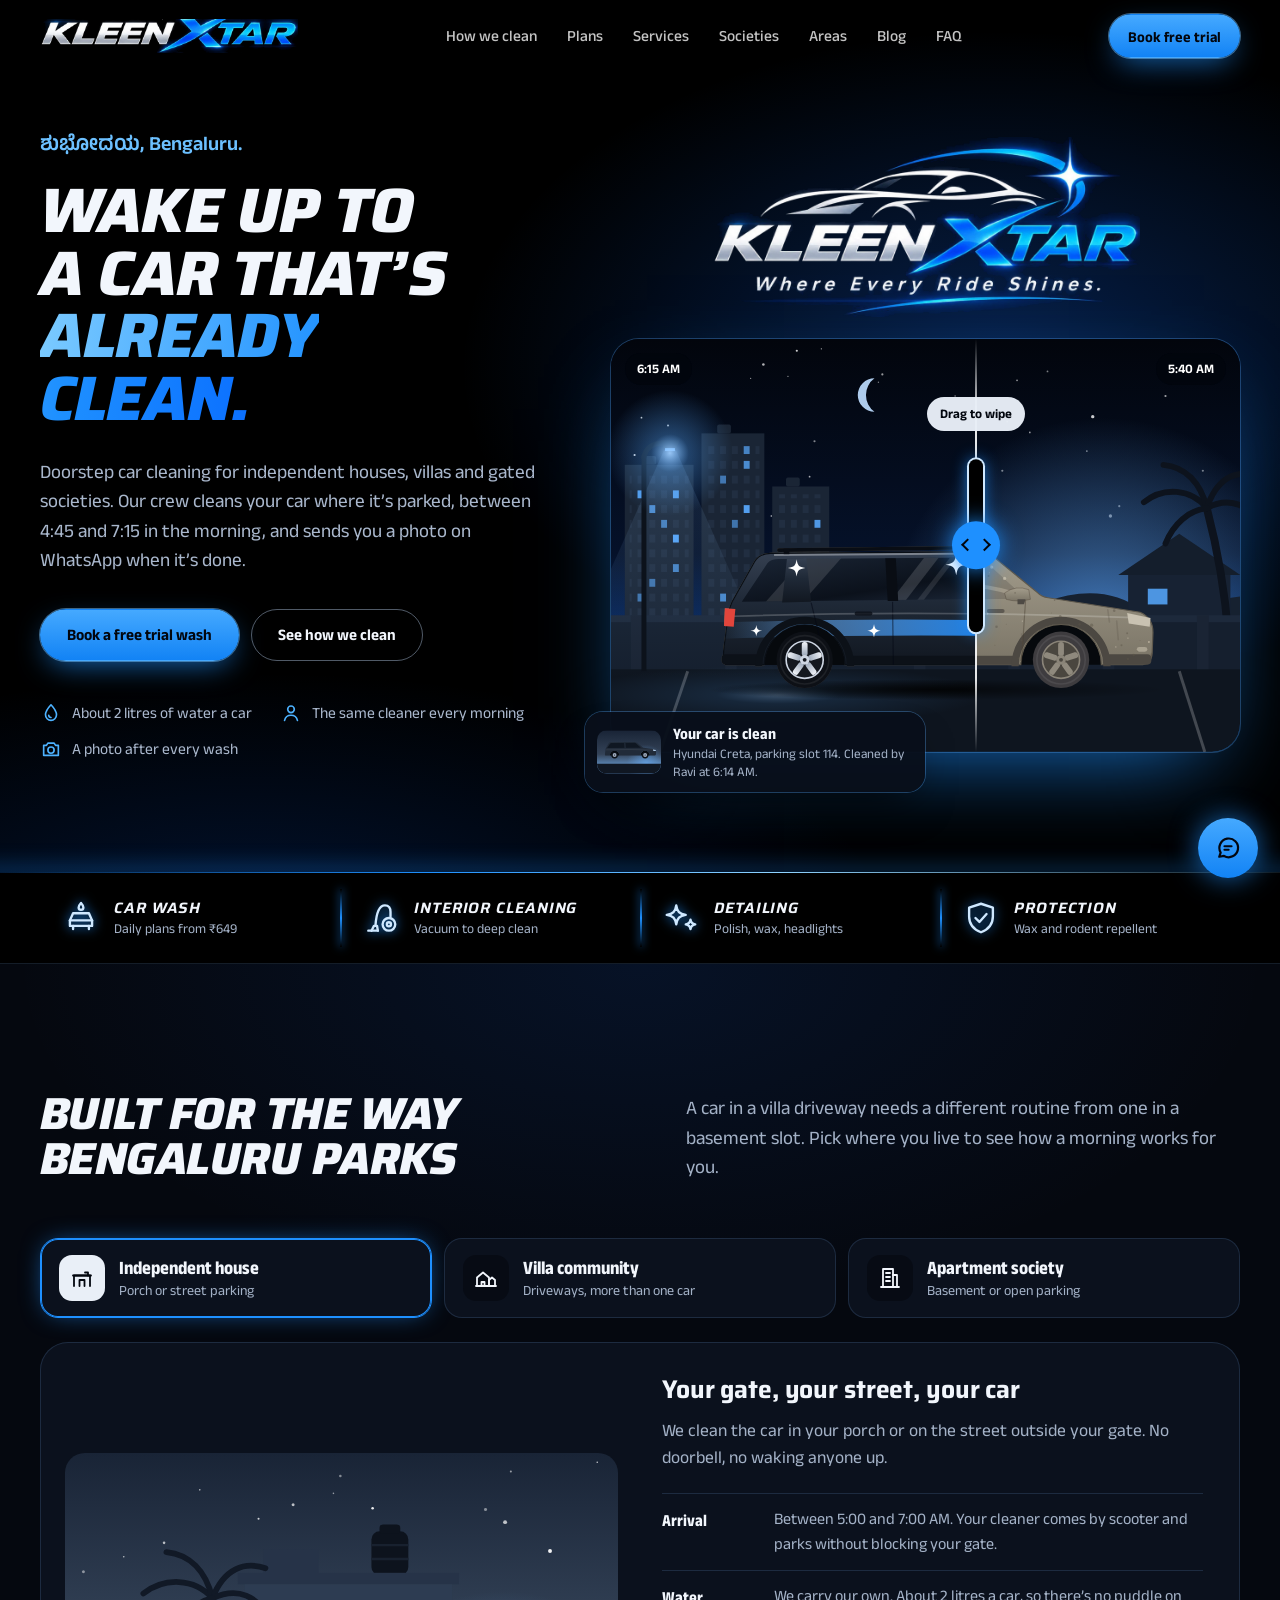
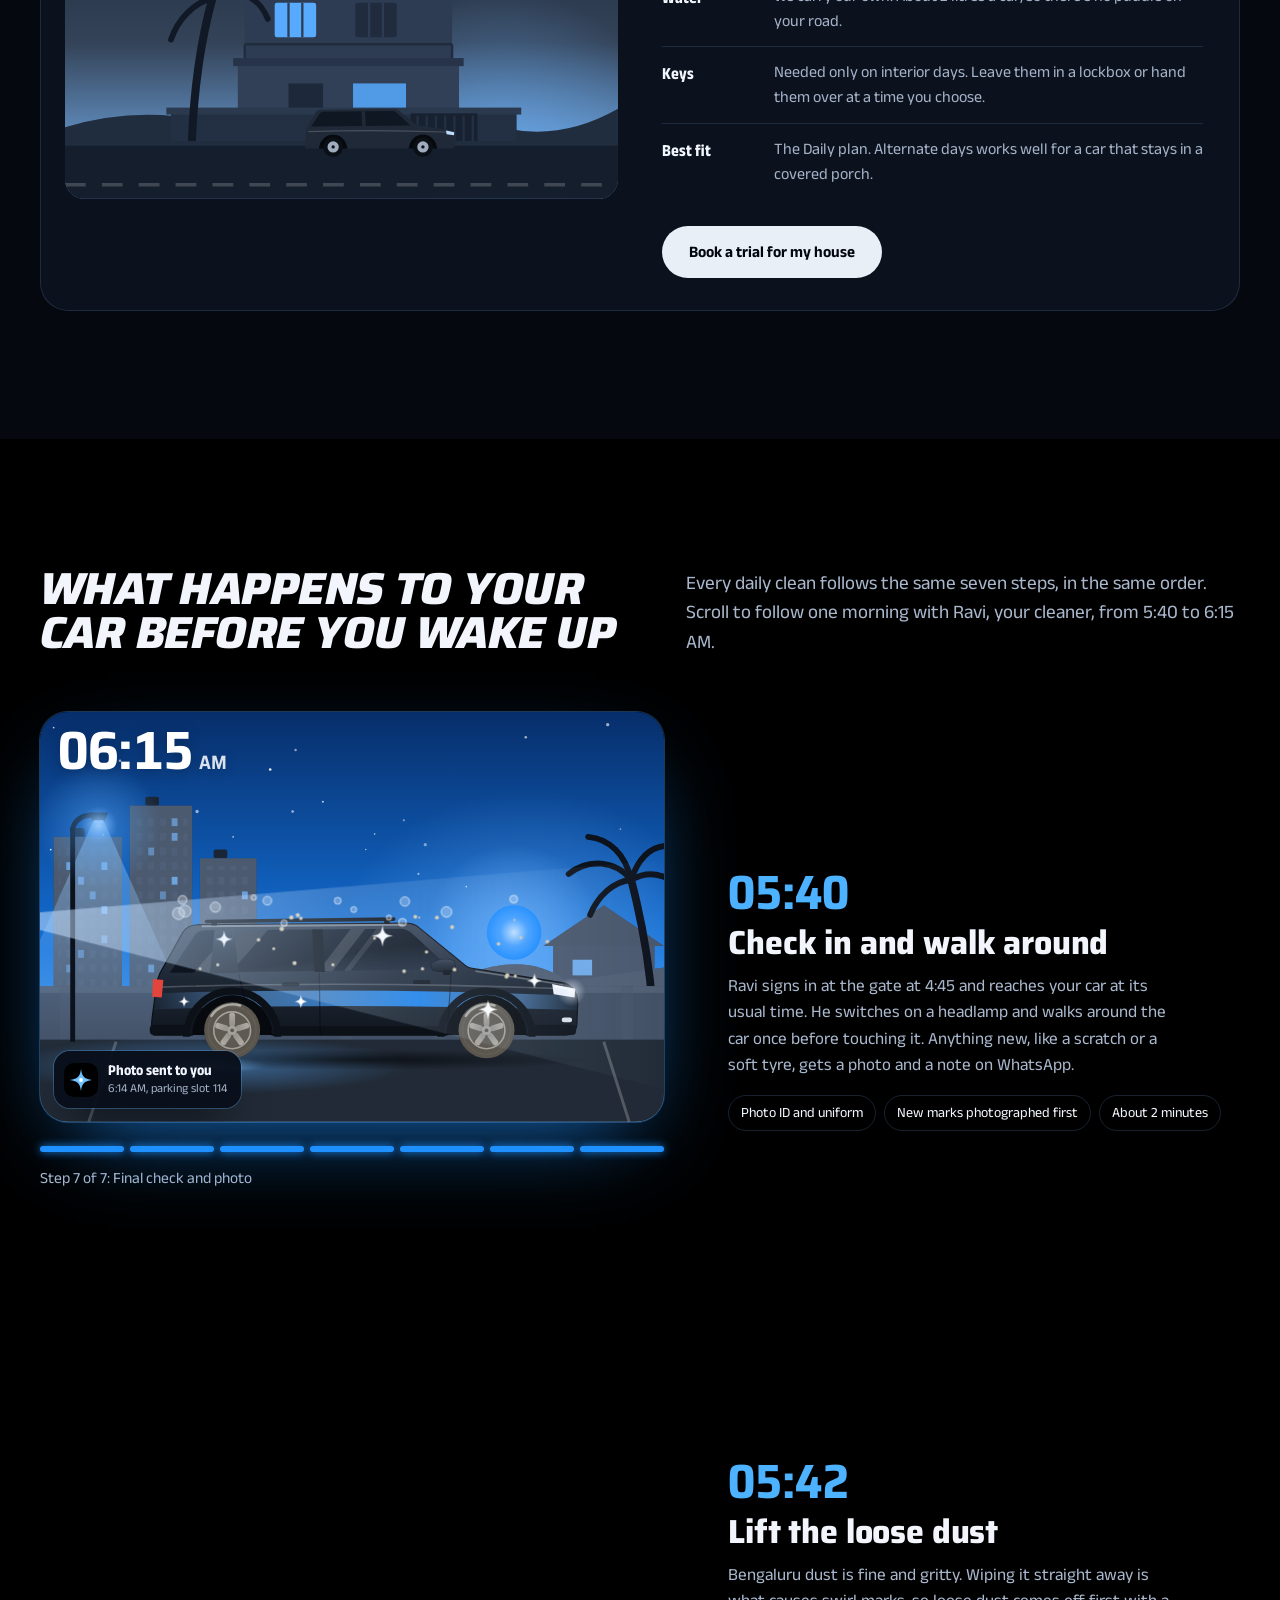
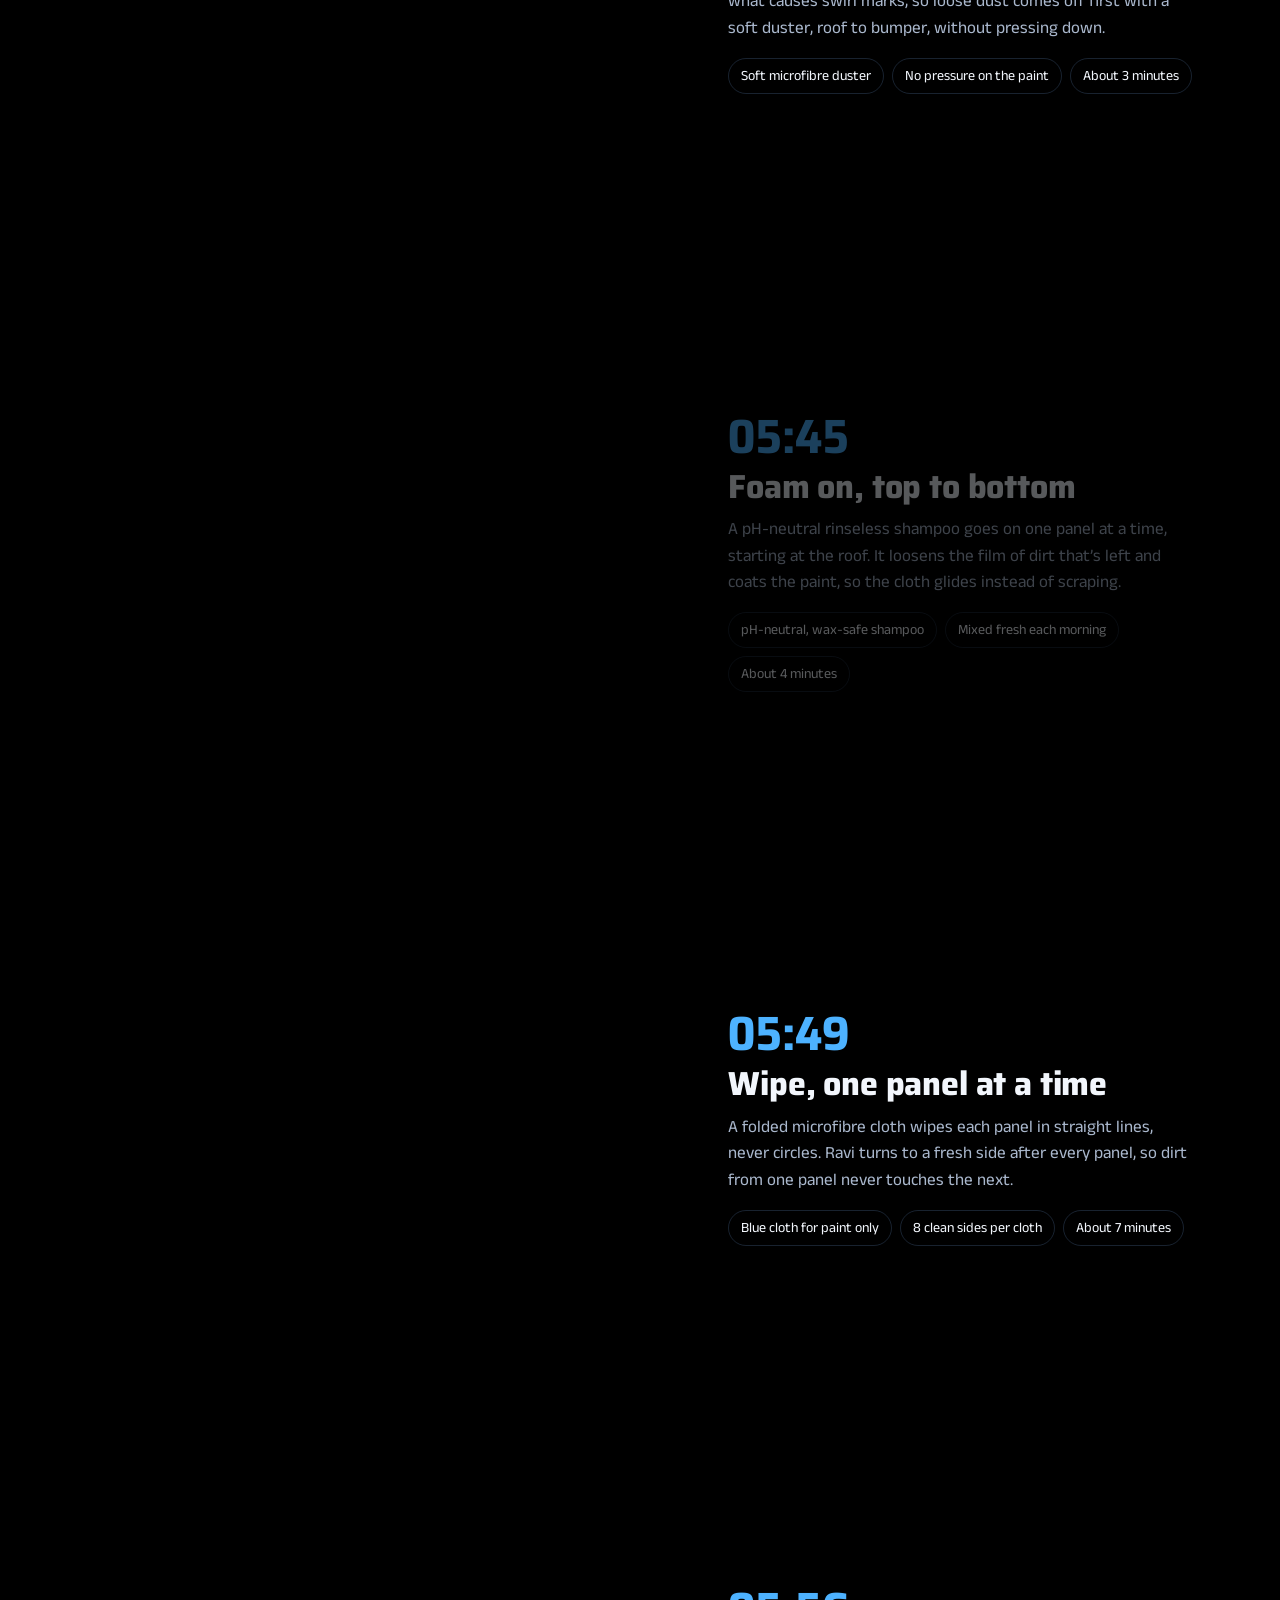
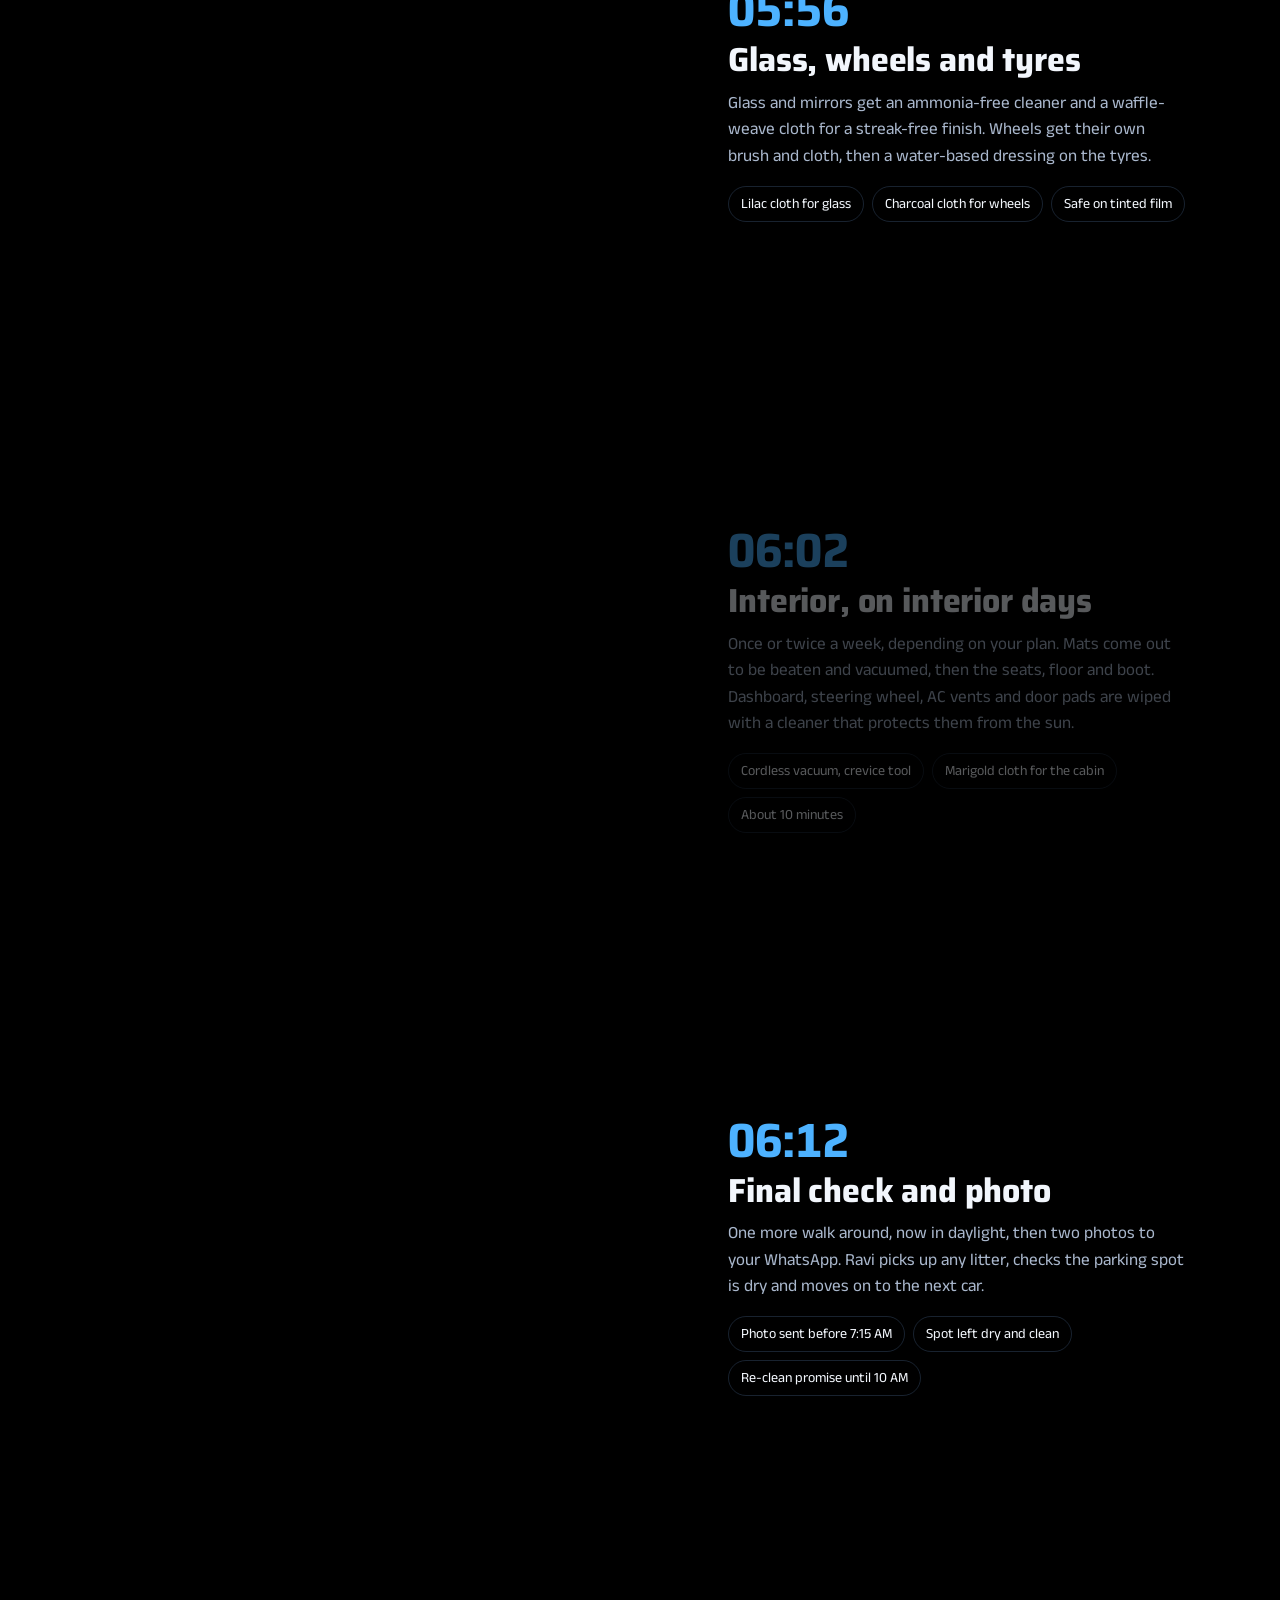
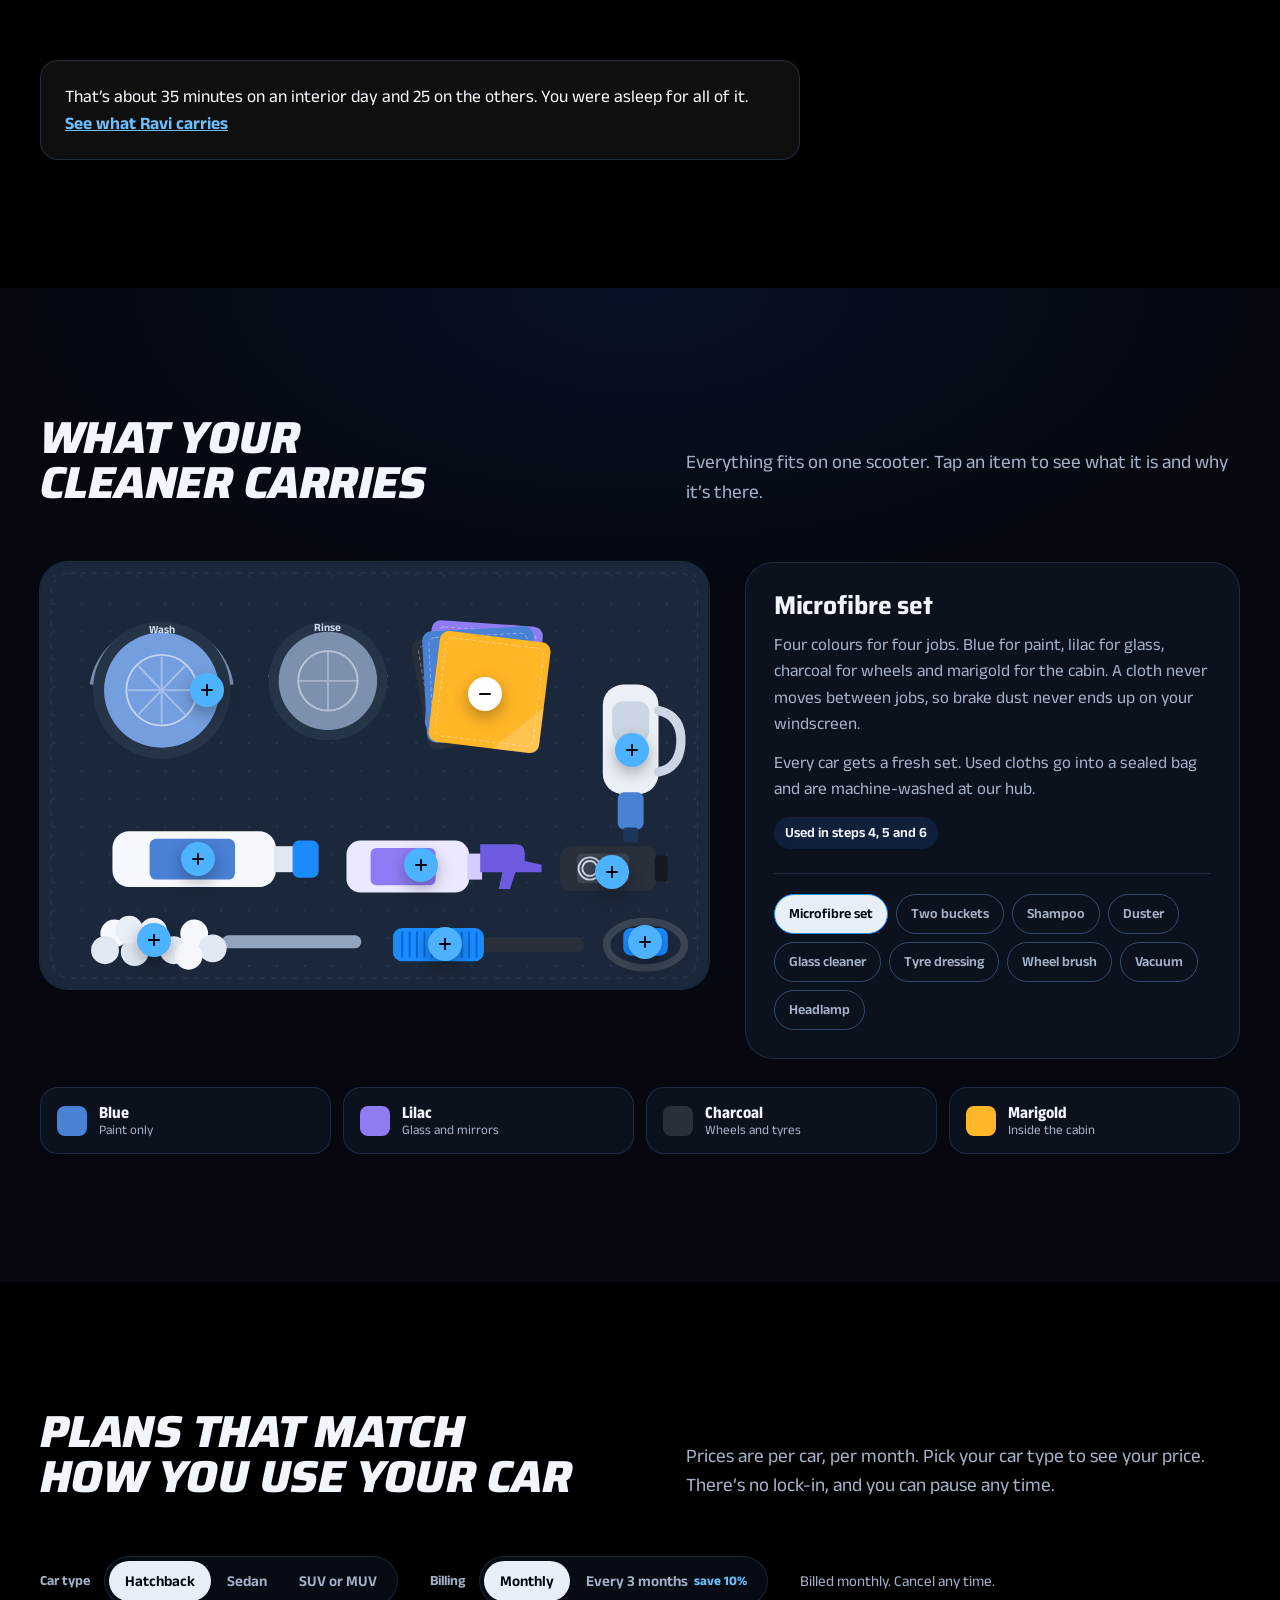
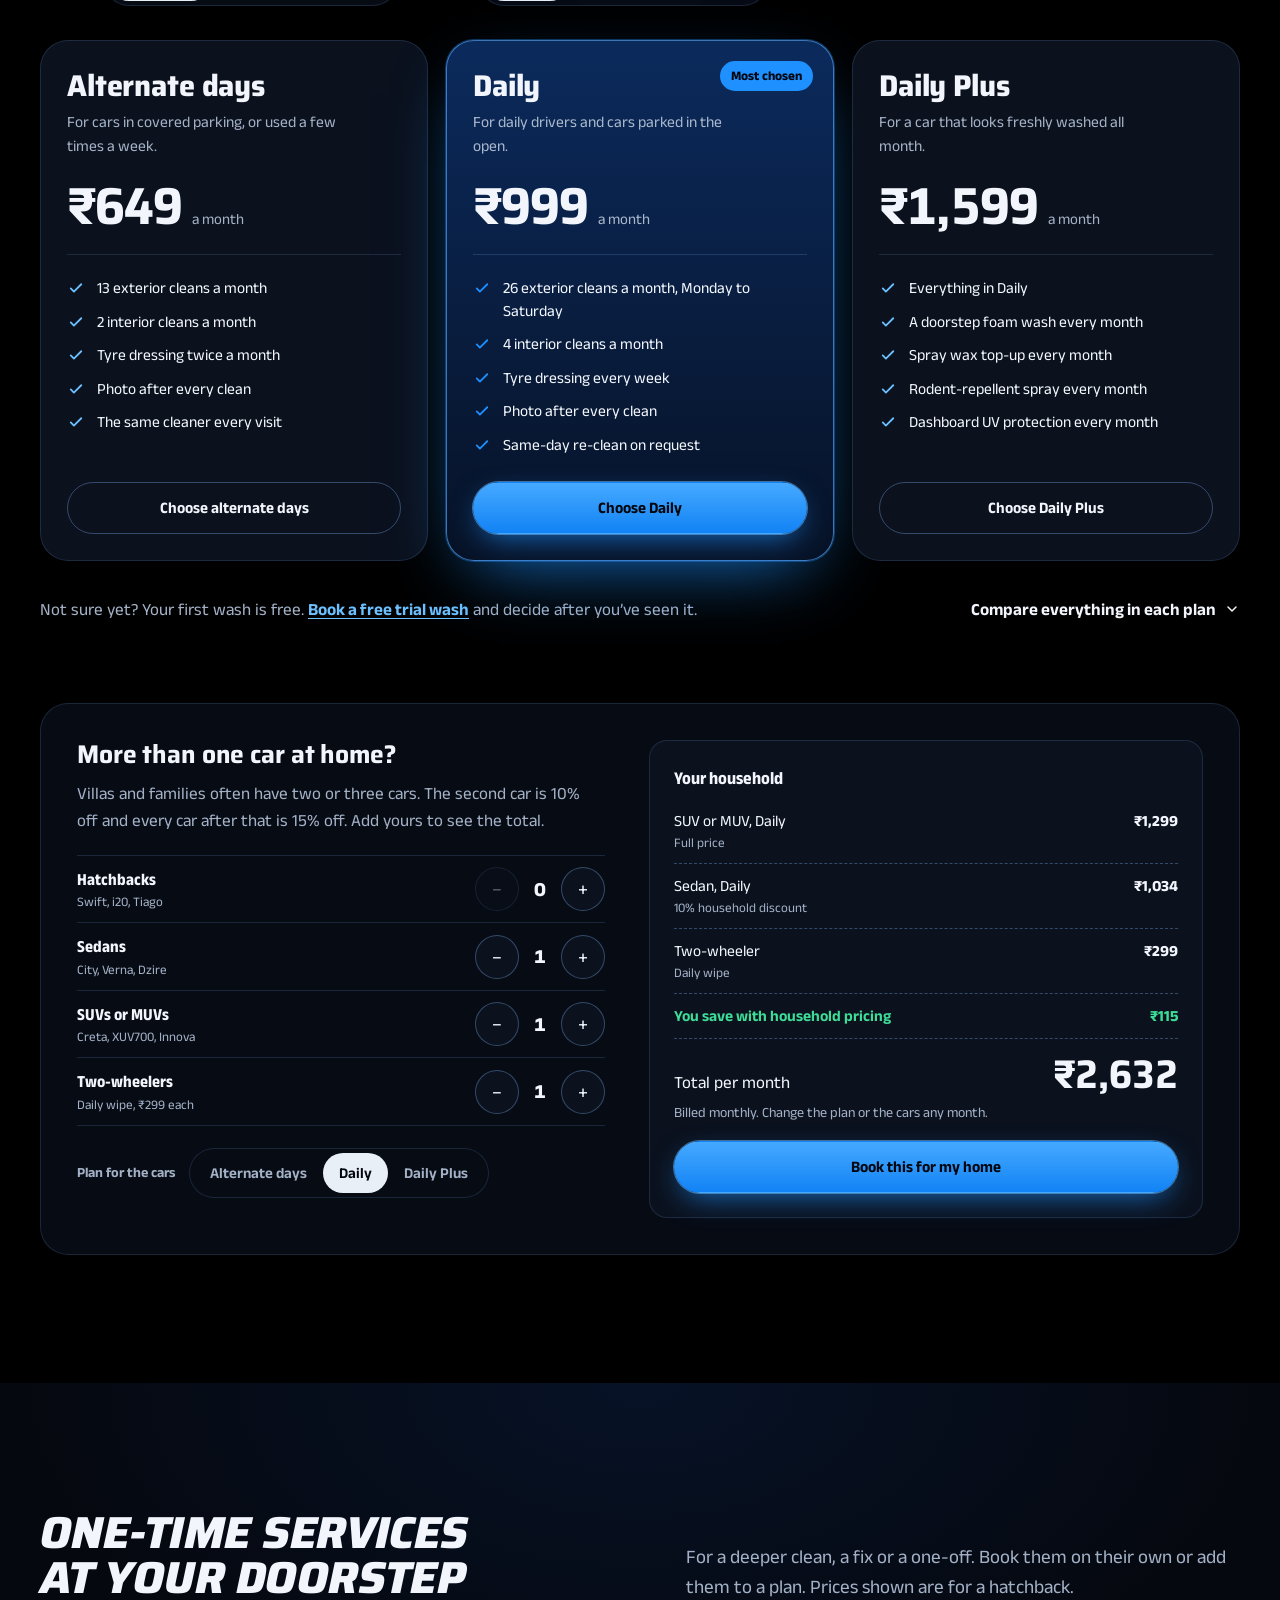
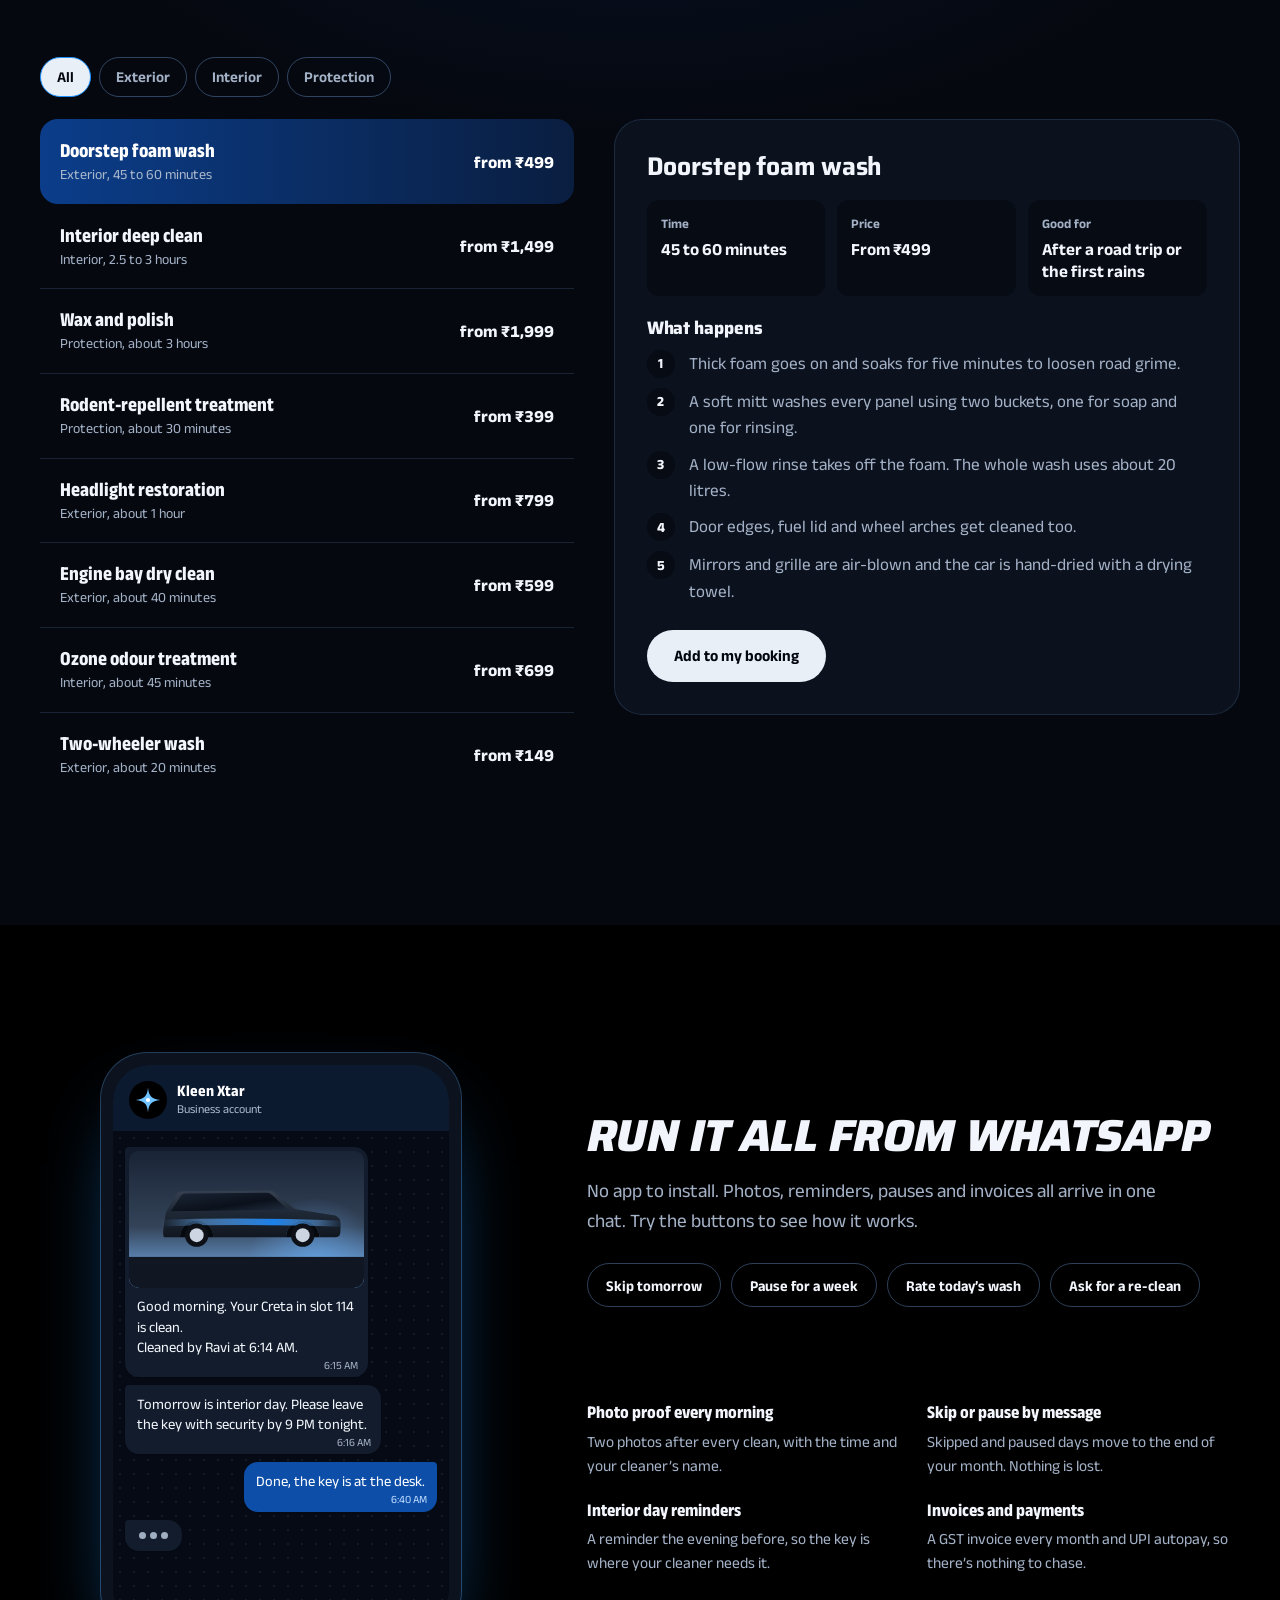
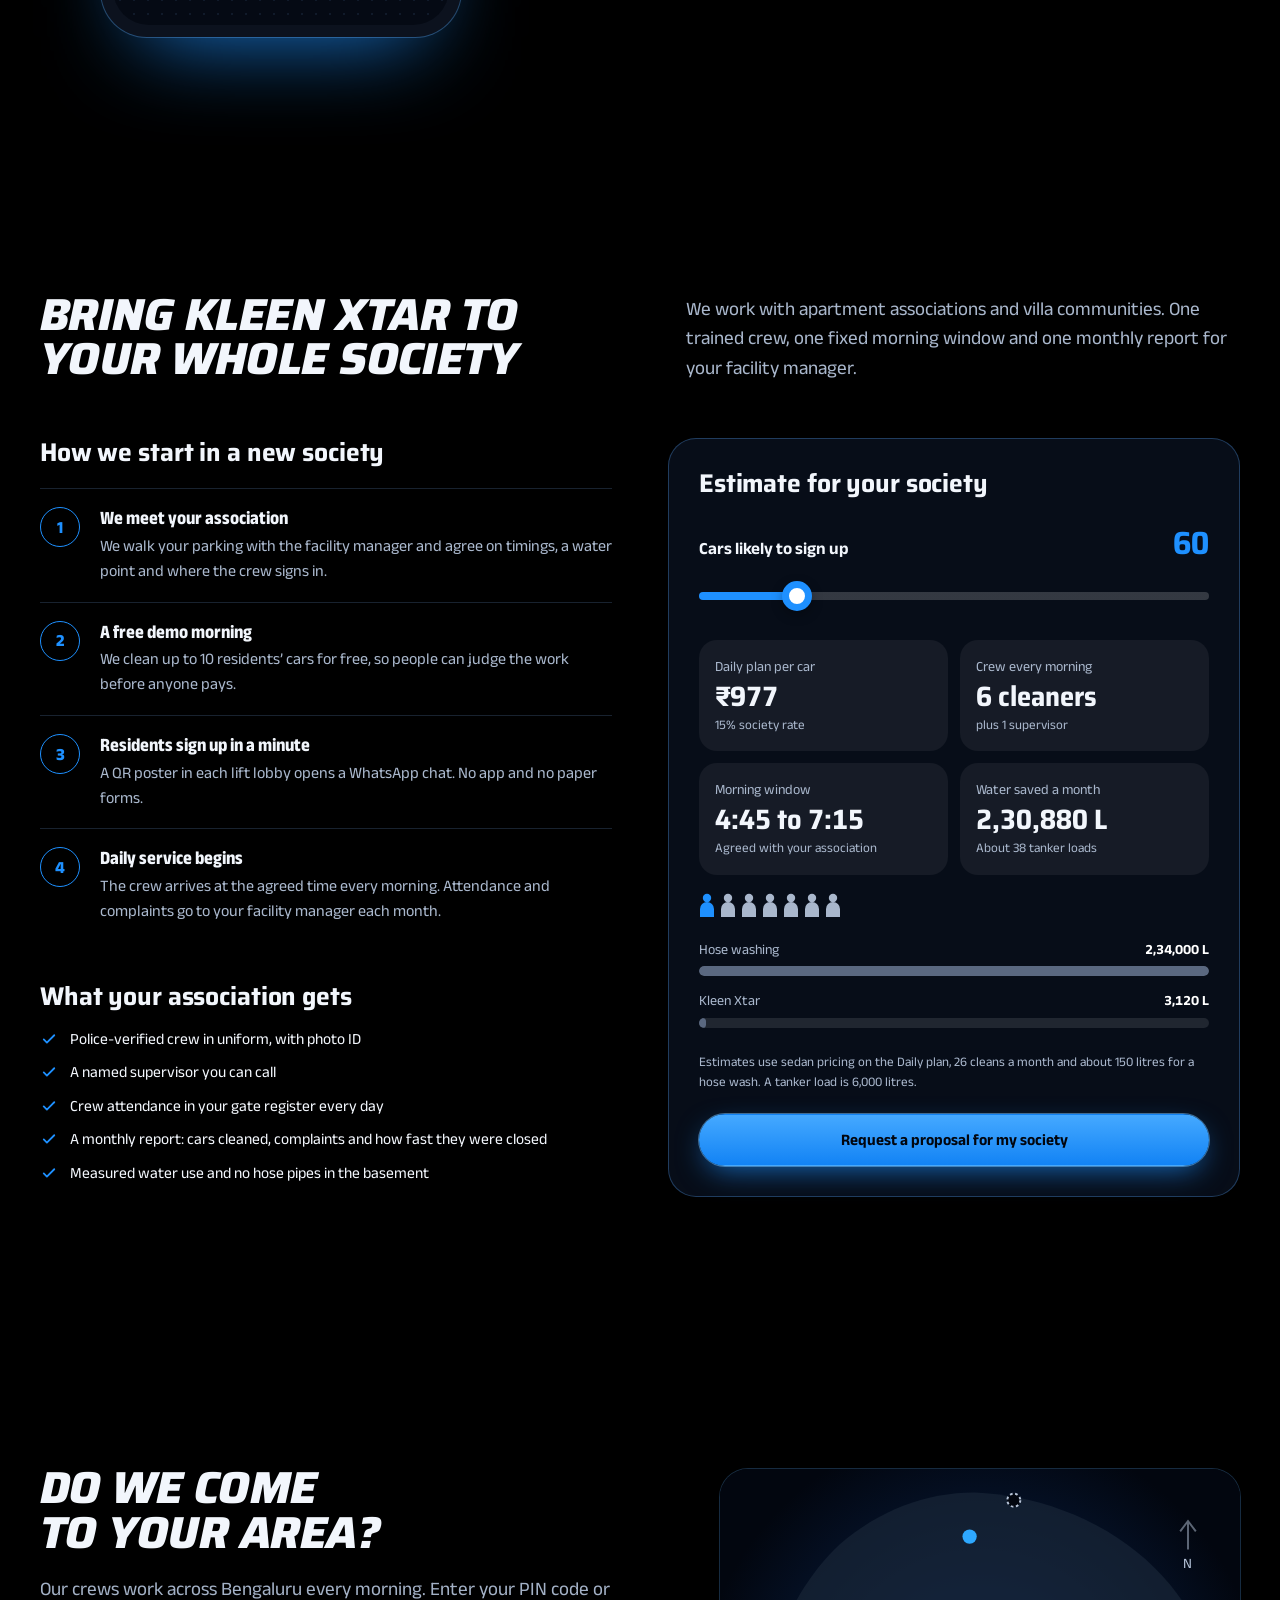
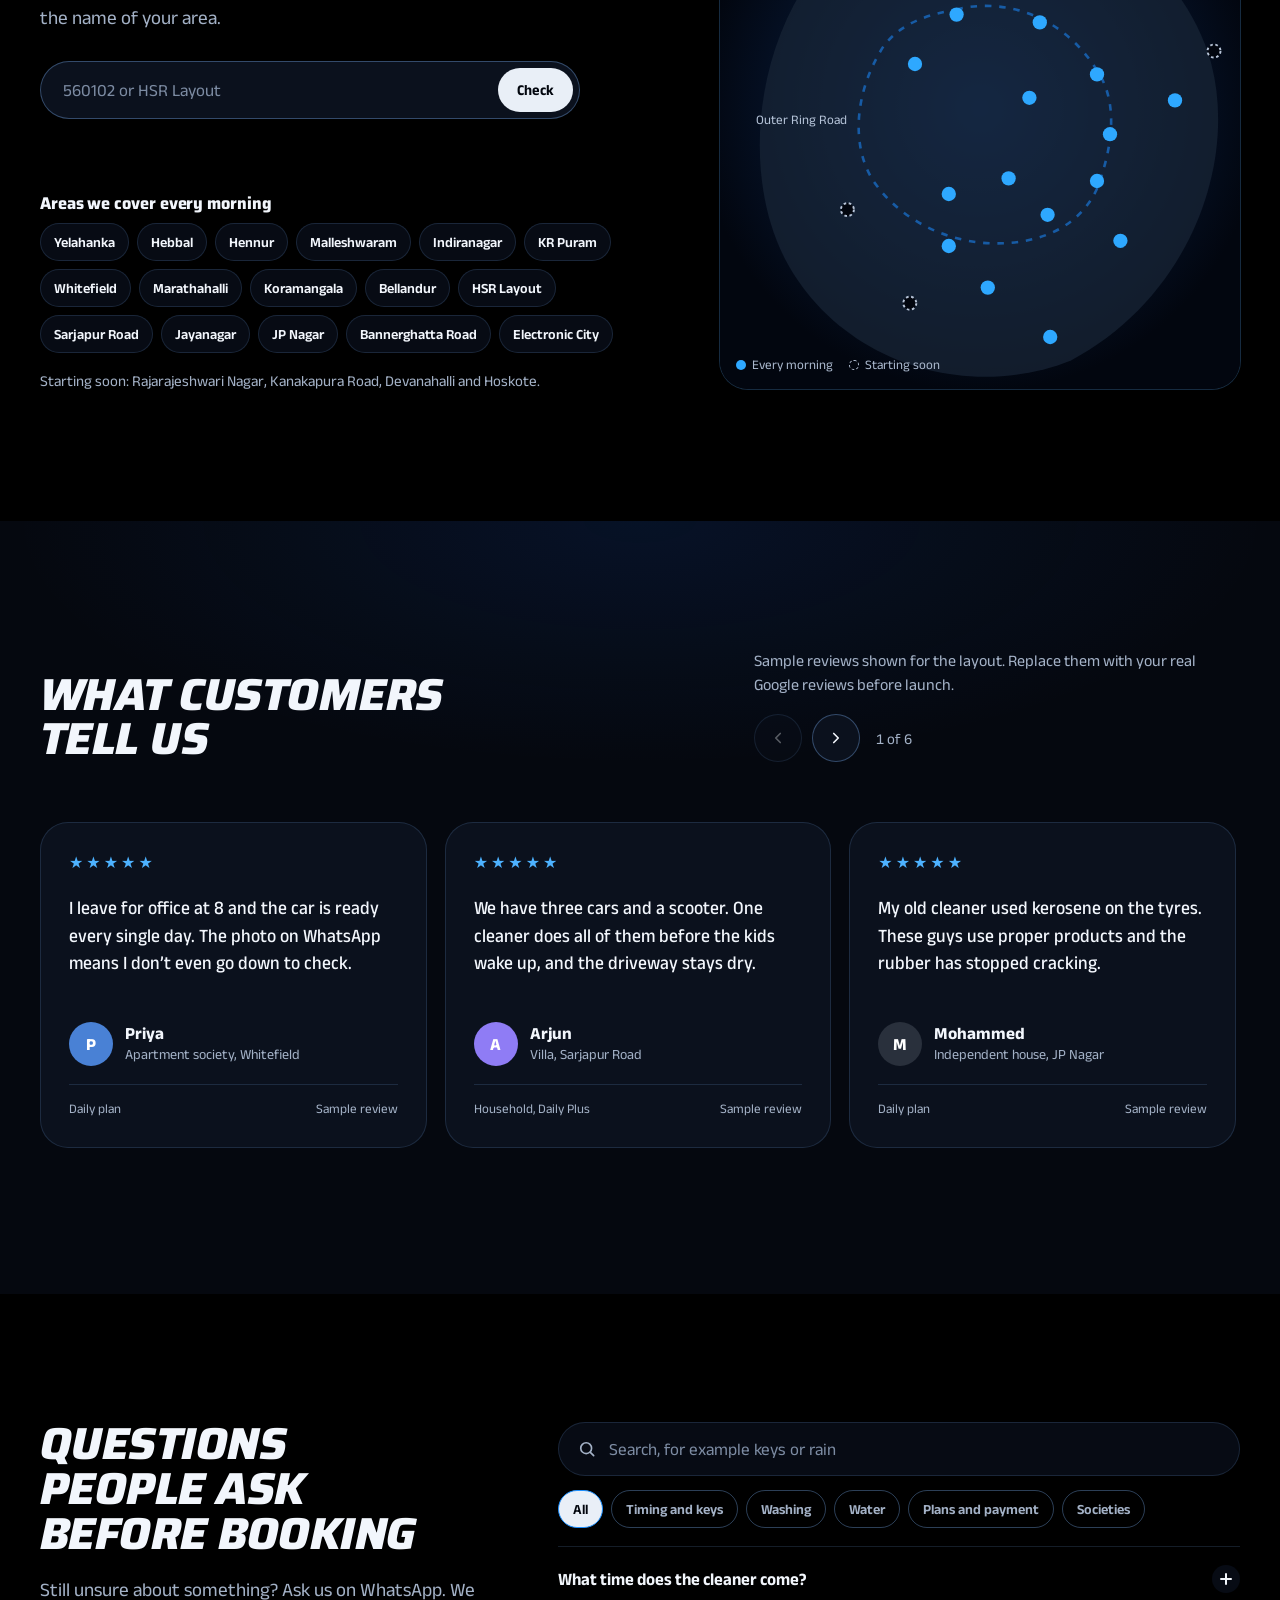
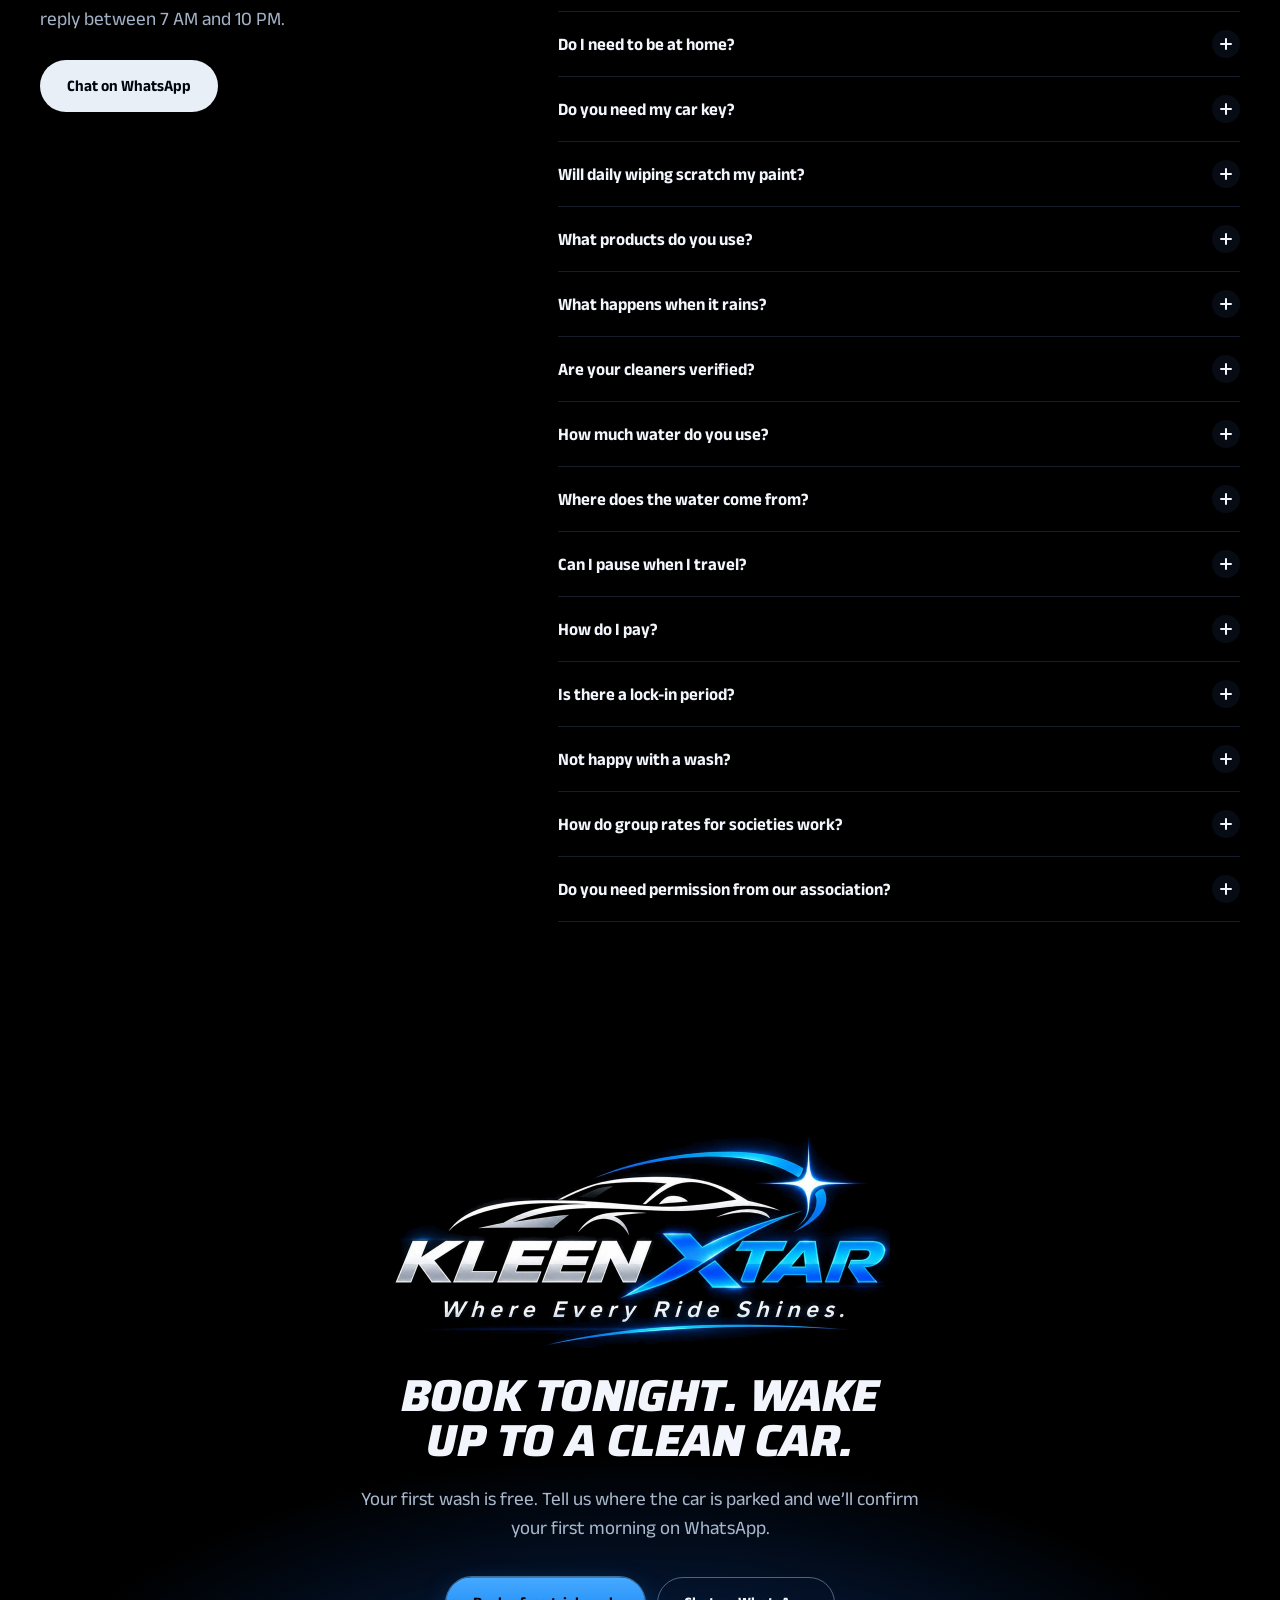
==== commit 6d66548c: "Add blog, about, careers, terms and privacy pages to test site Blog index with 6 articles, plus Abou" ====
--- a/test/index.html
+++ b/test/index.html
@@ -1032,6 +1032,7 @@
         <li><a href="#kx-services">Services</a></li>
         <li><a href="#kx-societies">Societies</a></li>
         <li><a href="#kx-areas">Areas</a></li>
+        <li><a href="/test/blog/">Blog</a></li>
         <li><a href="#kx-faq">FAQ</a></li>
       </ul>
     </nav>
@@ -1047,6 +1048,7 @@
       <li><a href="#kx-services">Services</a></li>
       <li><a href="#kx-societies">For societies</a></li>
       <li><a href="#kx-areas">Areas</a></li>
+      <li><a href="/test/blog/">Blog</a></li>
       <li><a href="#kx-faq">FAQ</a></li>
     </ul>
     <button class="kx-btn kx-btn--primary" type="button" data-kx-book="trial">Book a free trial wash</button>
@@ -1764,11 +1766,11 @@
       </div>
       <div>
         <h4>Help</h4>
-        <ul><li><a href="#kx-process">How we clean</a></li><li><a href="#kx-faq">FAQ</a></li><li><a href="#kx-areas">Check your area</a></li><li><a href="#kx-wa">WhatsApp updates</a></li></ul>
+        <ul><li><a href="#kx-process">How we clean</a></li><li><a href="#kx-faq">FAQ</a></li><li><a href="#kx-areas">Check your area</a></li><li><a href="#kx-wa">WhatsApp updates</a></li><li><a href="/test/blog/">Car care blog</a></li></ul>
       </div>
       <div>
         <h4>Company</h4>
-        <ul><li><a href="#">About us</a></li><li><a href="#">Join our crew</a></li><li><a href="#">Terms</a></li><li><a href="#">Privacy</a></li></ul>
+        <ul><li><a href="/test/about/">About us</a></li><li><a href="/test/careers/">Join our crew</a></li><li><a href="/test/terms/">Terms</a></li><li><a href="/test/privacy/">Privacy</a></li></ul>
       </div>
     </div>
     <div class="kx-foot__bot"><span>© 2026 Kleen Xtar, Bengaluru</span><span>Where every ride shines.</span></div>
@@ -1874,7 +1876,7 @@
 
   /* ---------- nav ---------- */
   var nav = $('.kx-nav'), mnav = $('#kx-mnav'), burger = $('.kx-burger'), mbar = $('.kx-mbar');
-  var links = $$('.kx-nav__links a');
+  var links = $$('.kx-nav__links a[href^="#"]');
   var secs = links.map(function (a) { return document.querySelector(a.getAttribute('href')); });
   function setMenu(open) {
     mnav.classList.toggle('is-open', open);
@@ -2664,6 +2666,12 @@
     });
   });
 
+  /* ---------- open booking from other pages (/test/#book) ---------- */
+  if (location.hash === '#book') {
+    if (history.replaceState) history.replaceState(null, '', location.pathname + location.search);
+    setTimeout(function () { openBooking({}, null); }, 250);
+  }
+
   /* ---------- scroll loop ---------- */
   var ticking = false;
   function loop() { ticking = false; onScroll(); if (procUpdate) procUpdate(); }
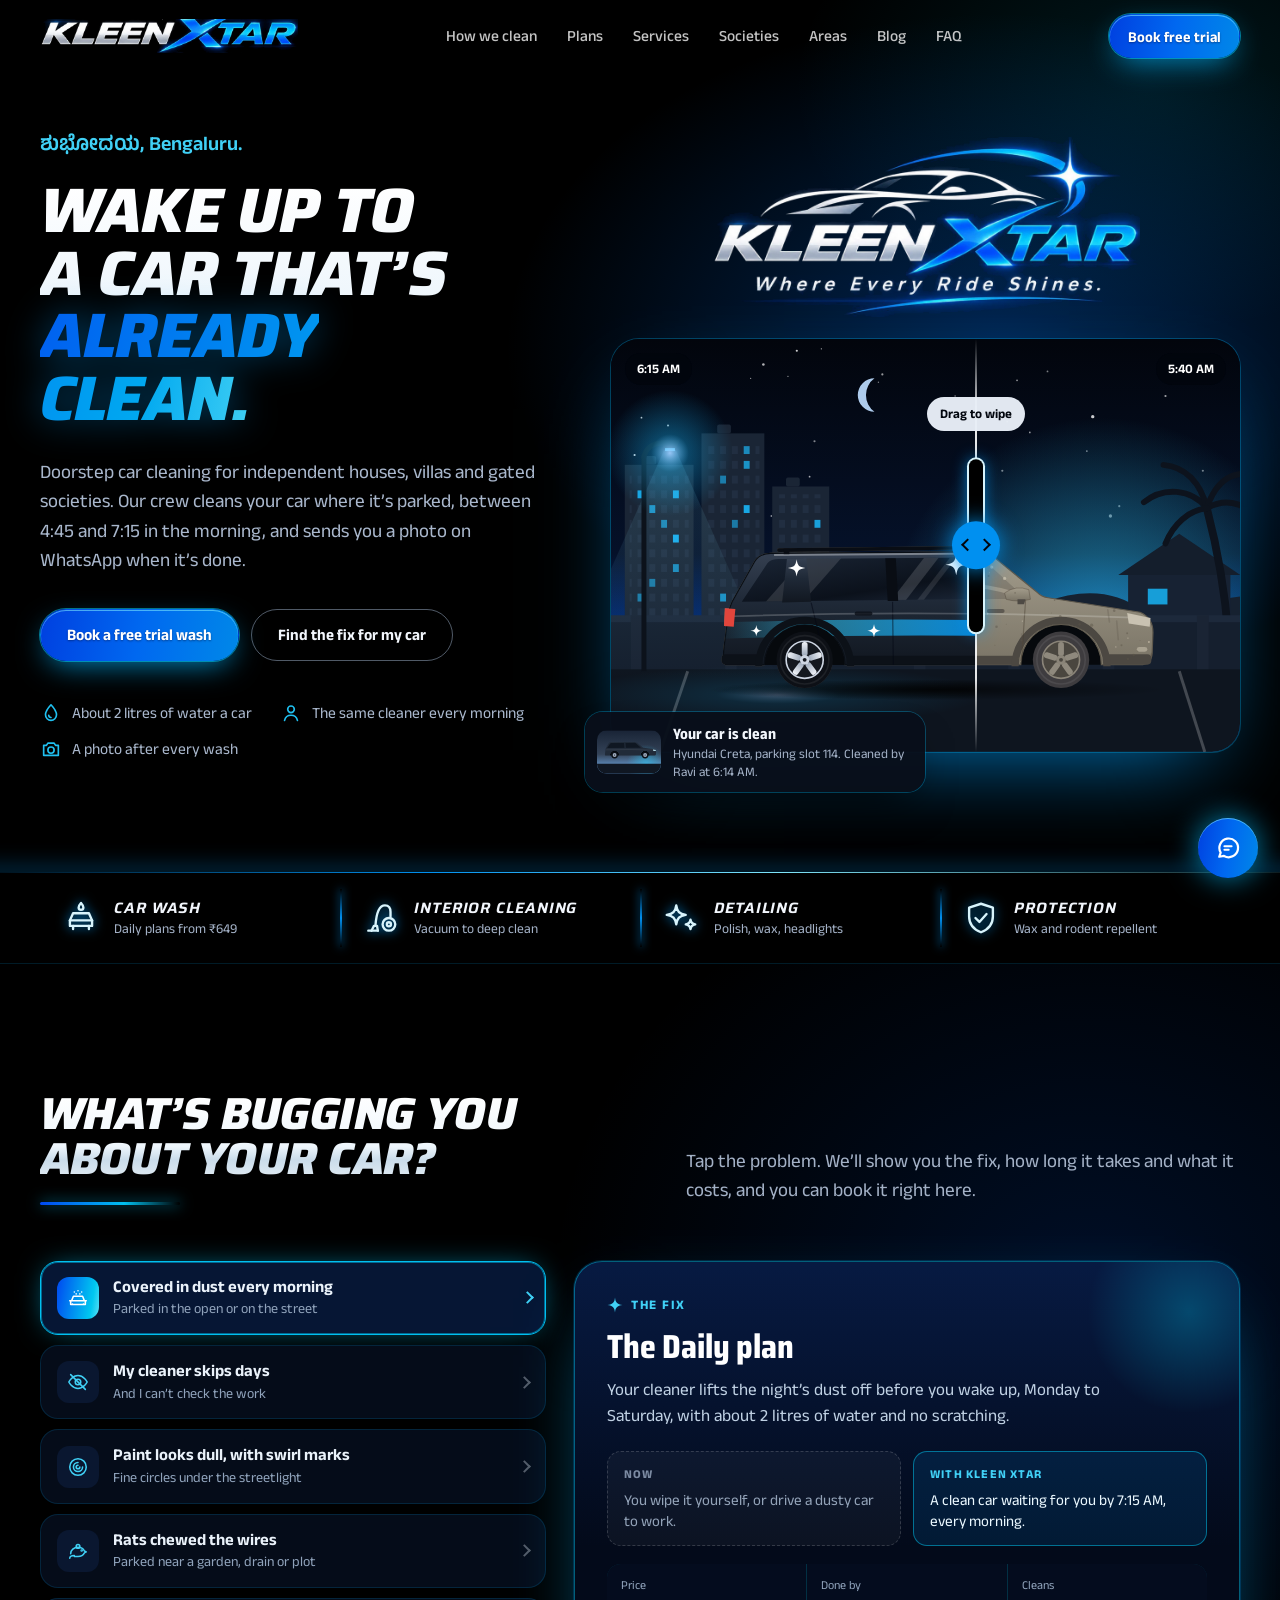
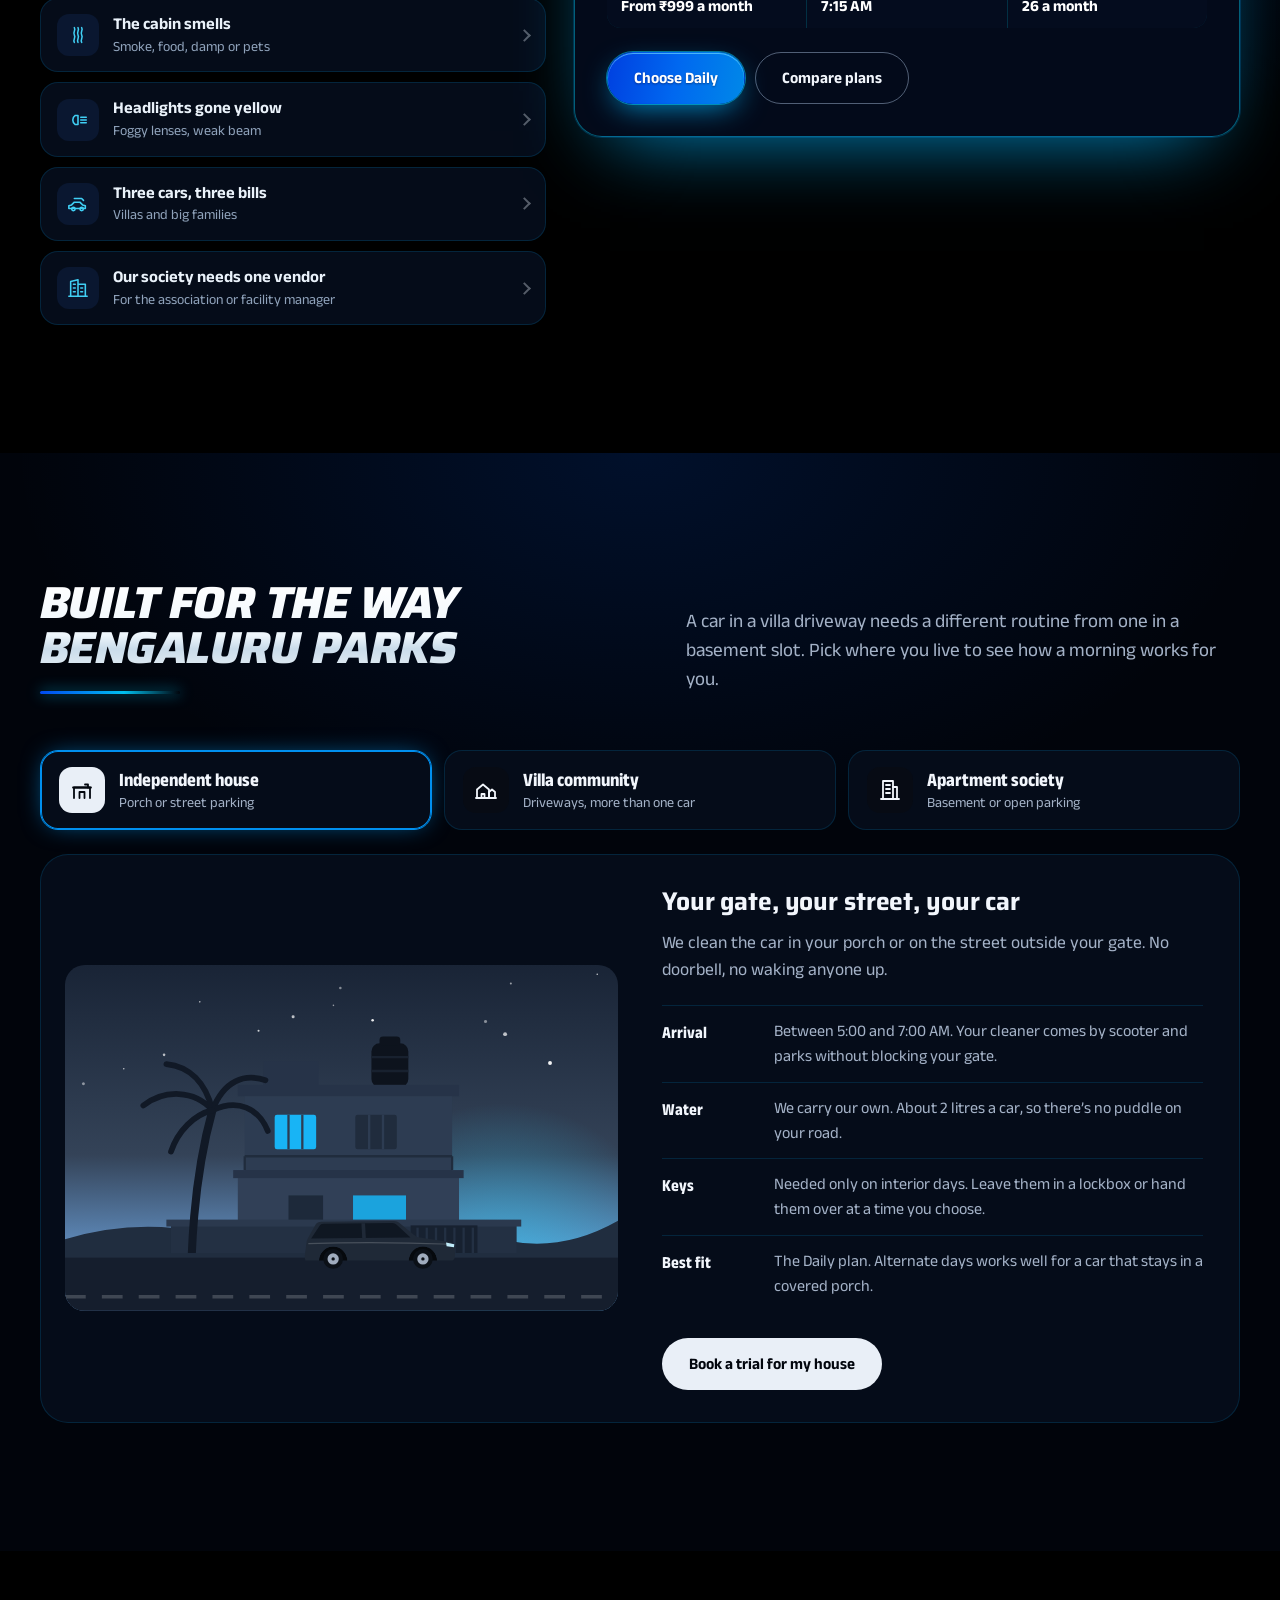
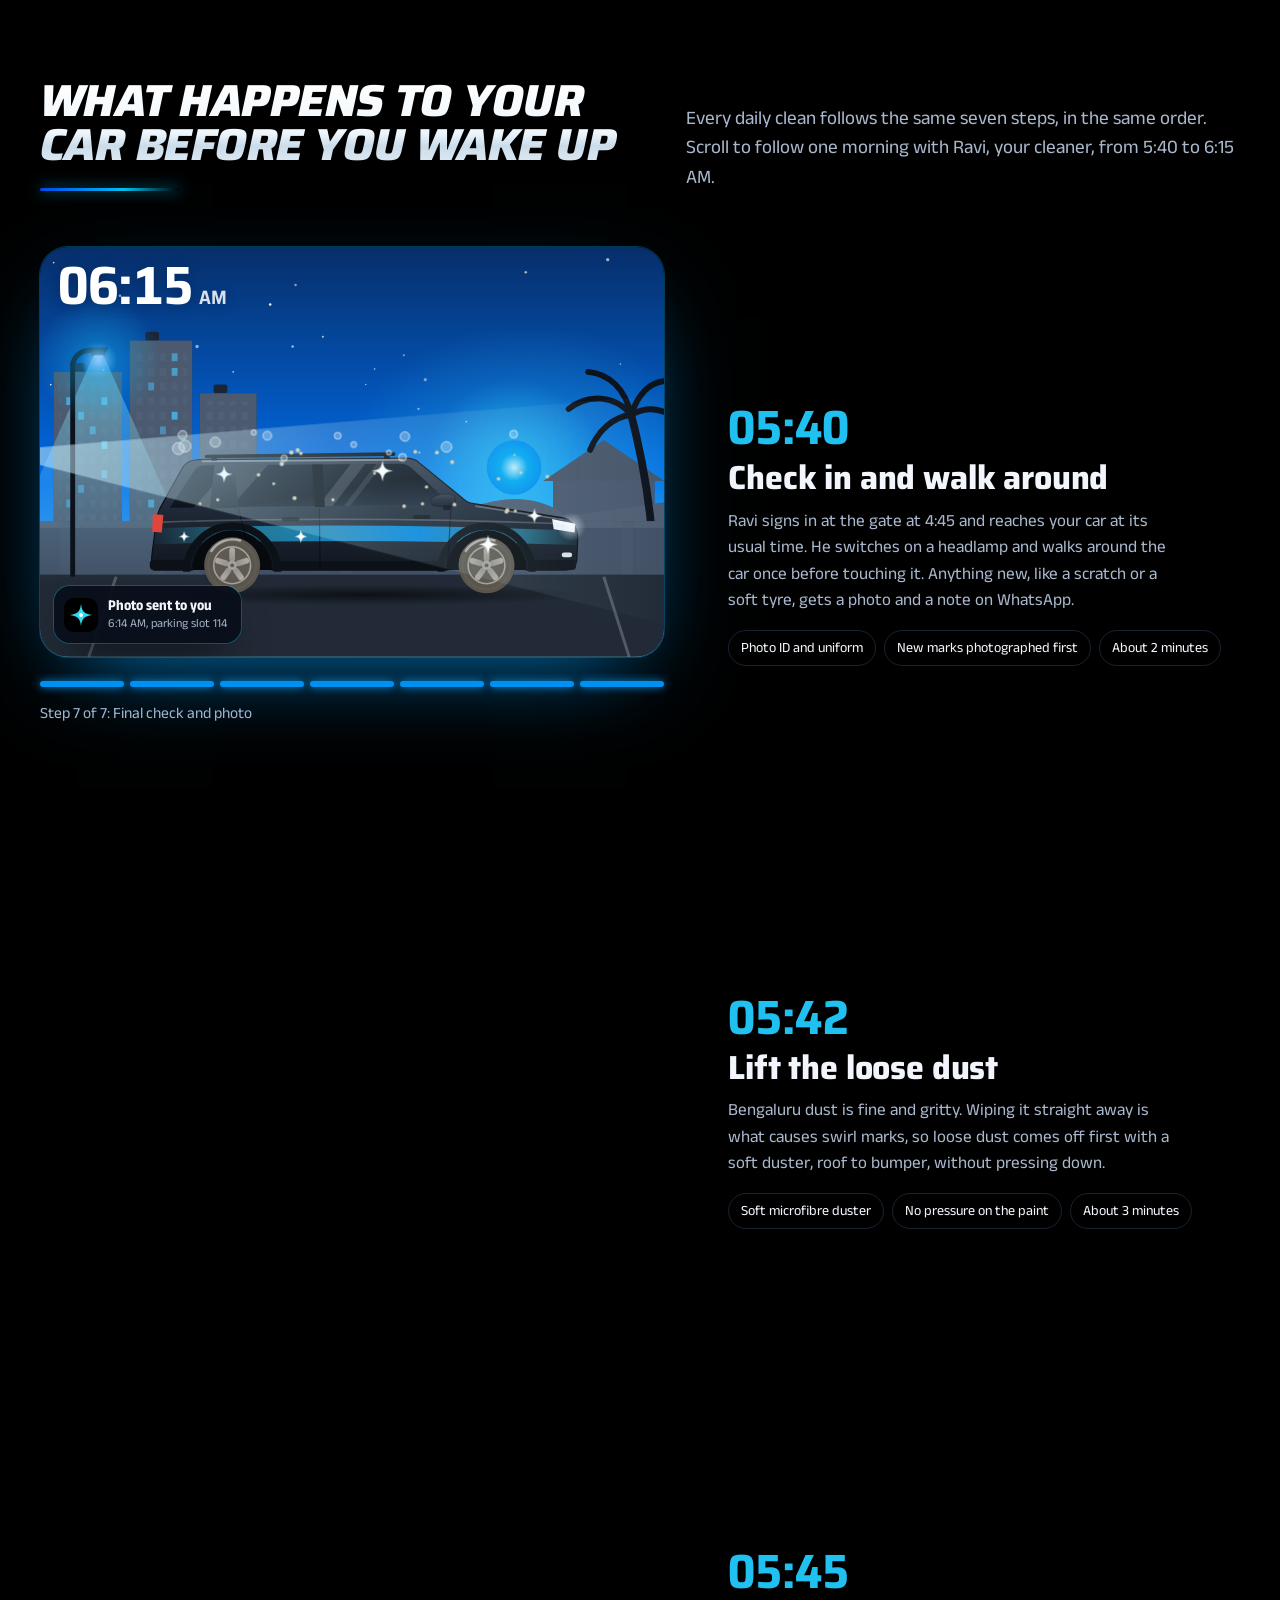
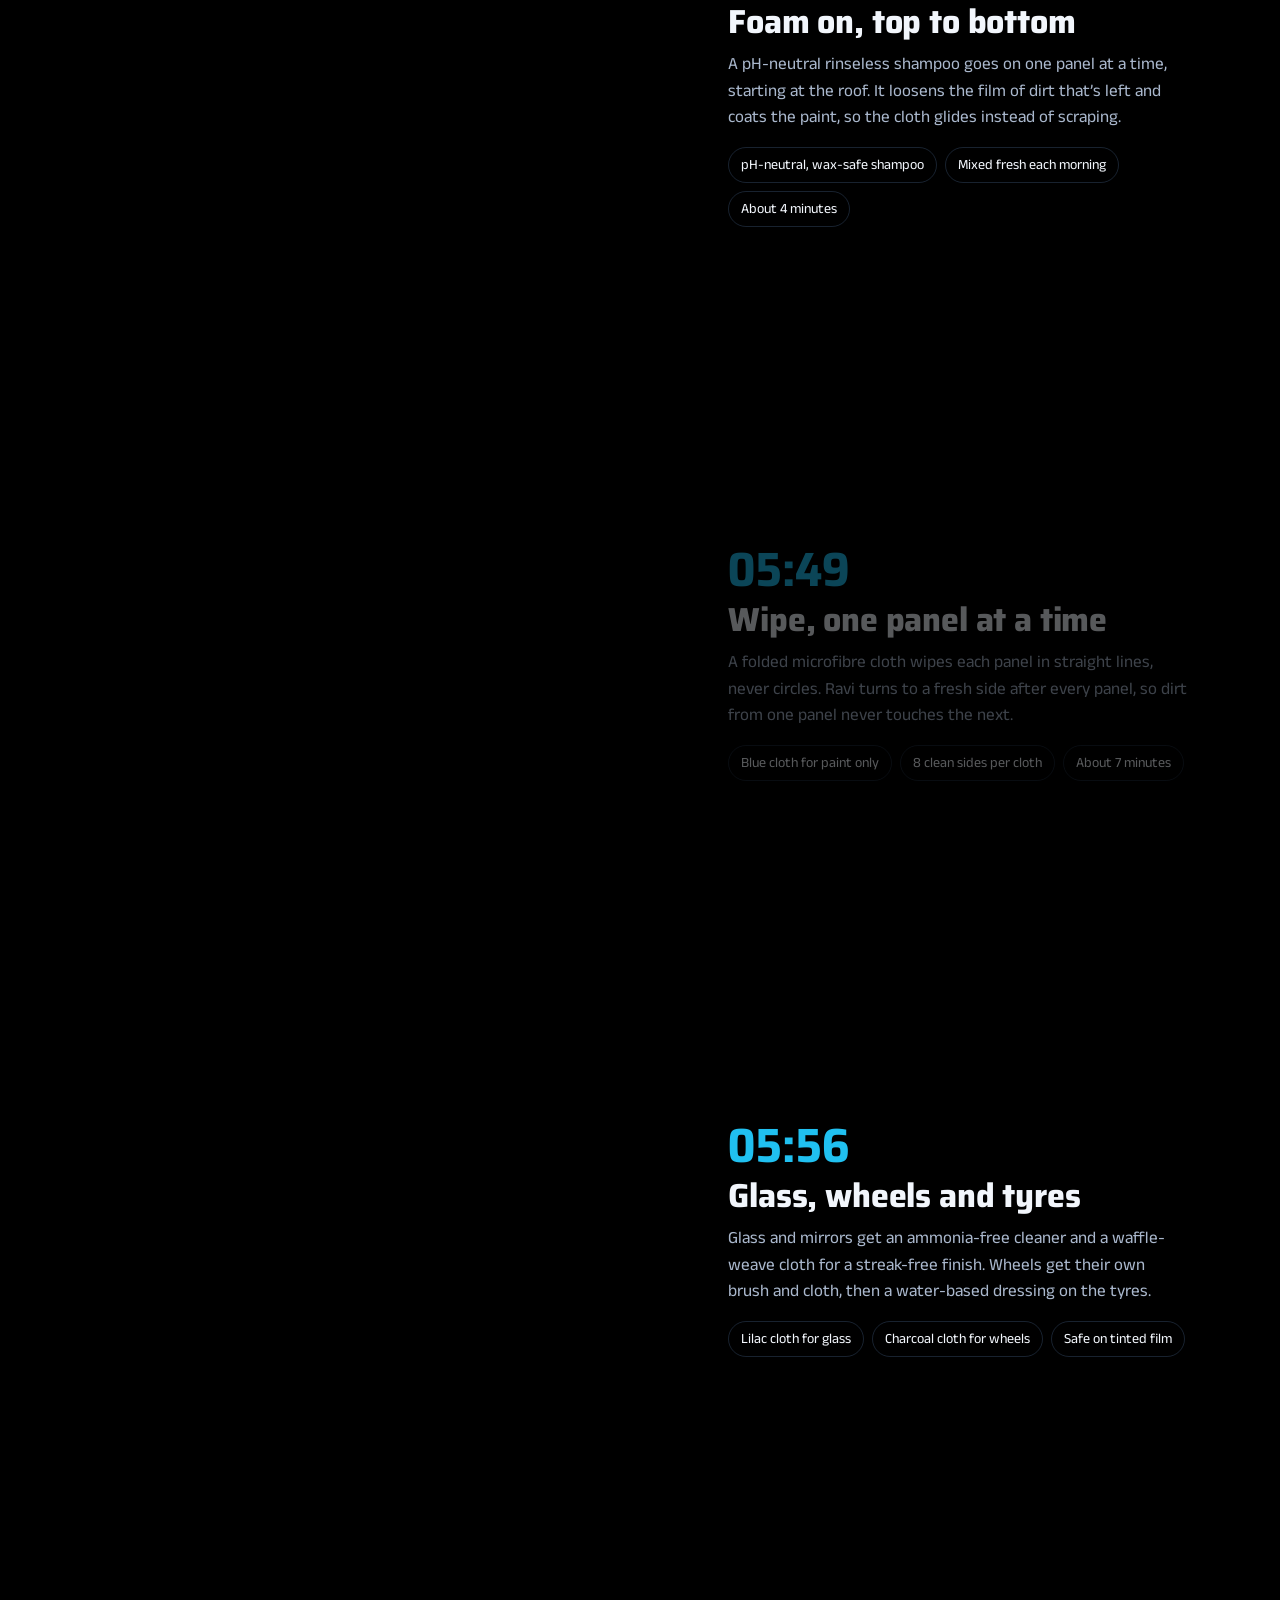
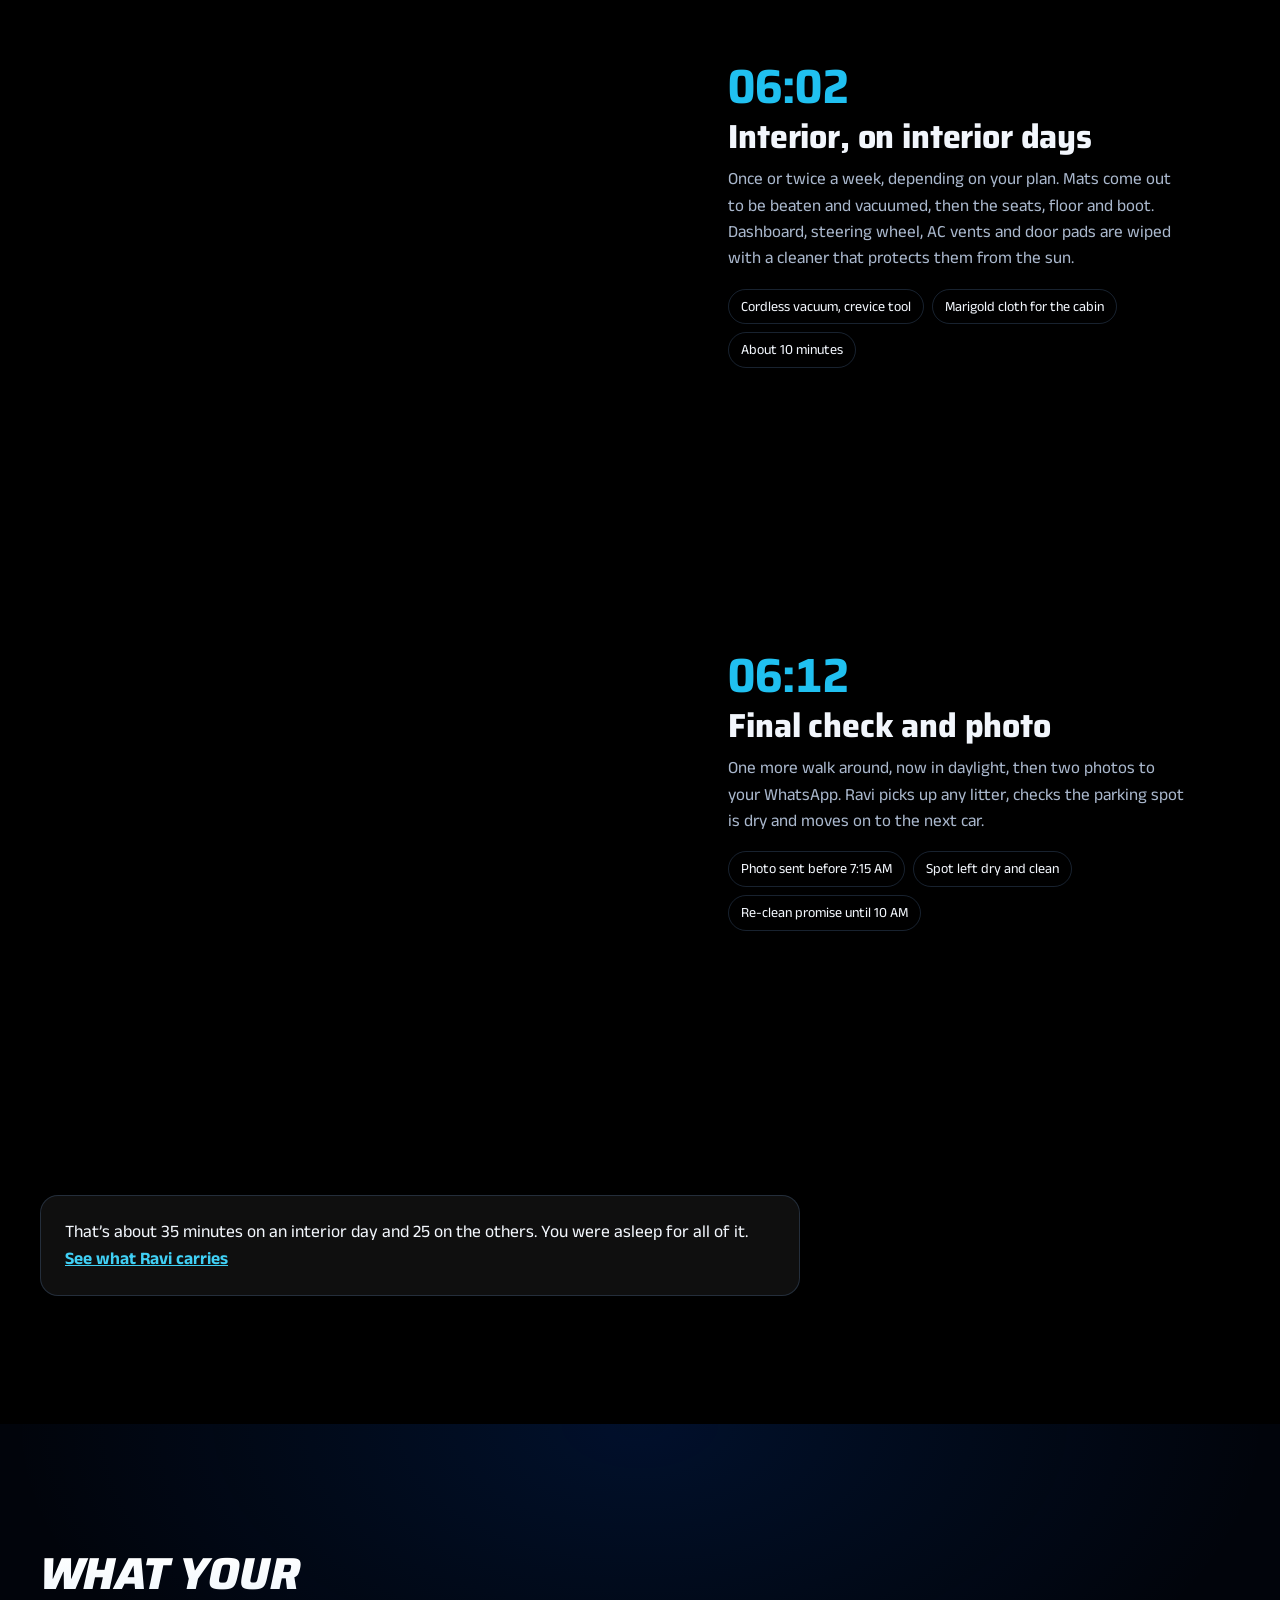
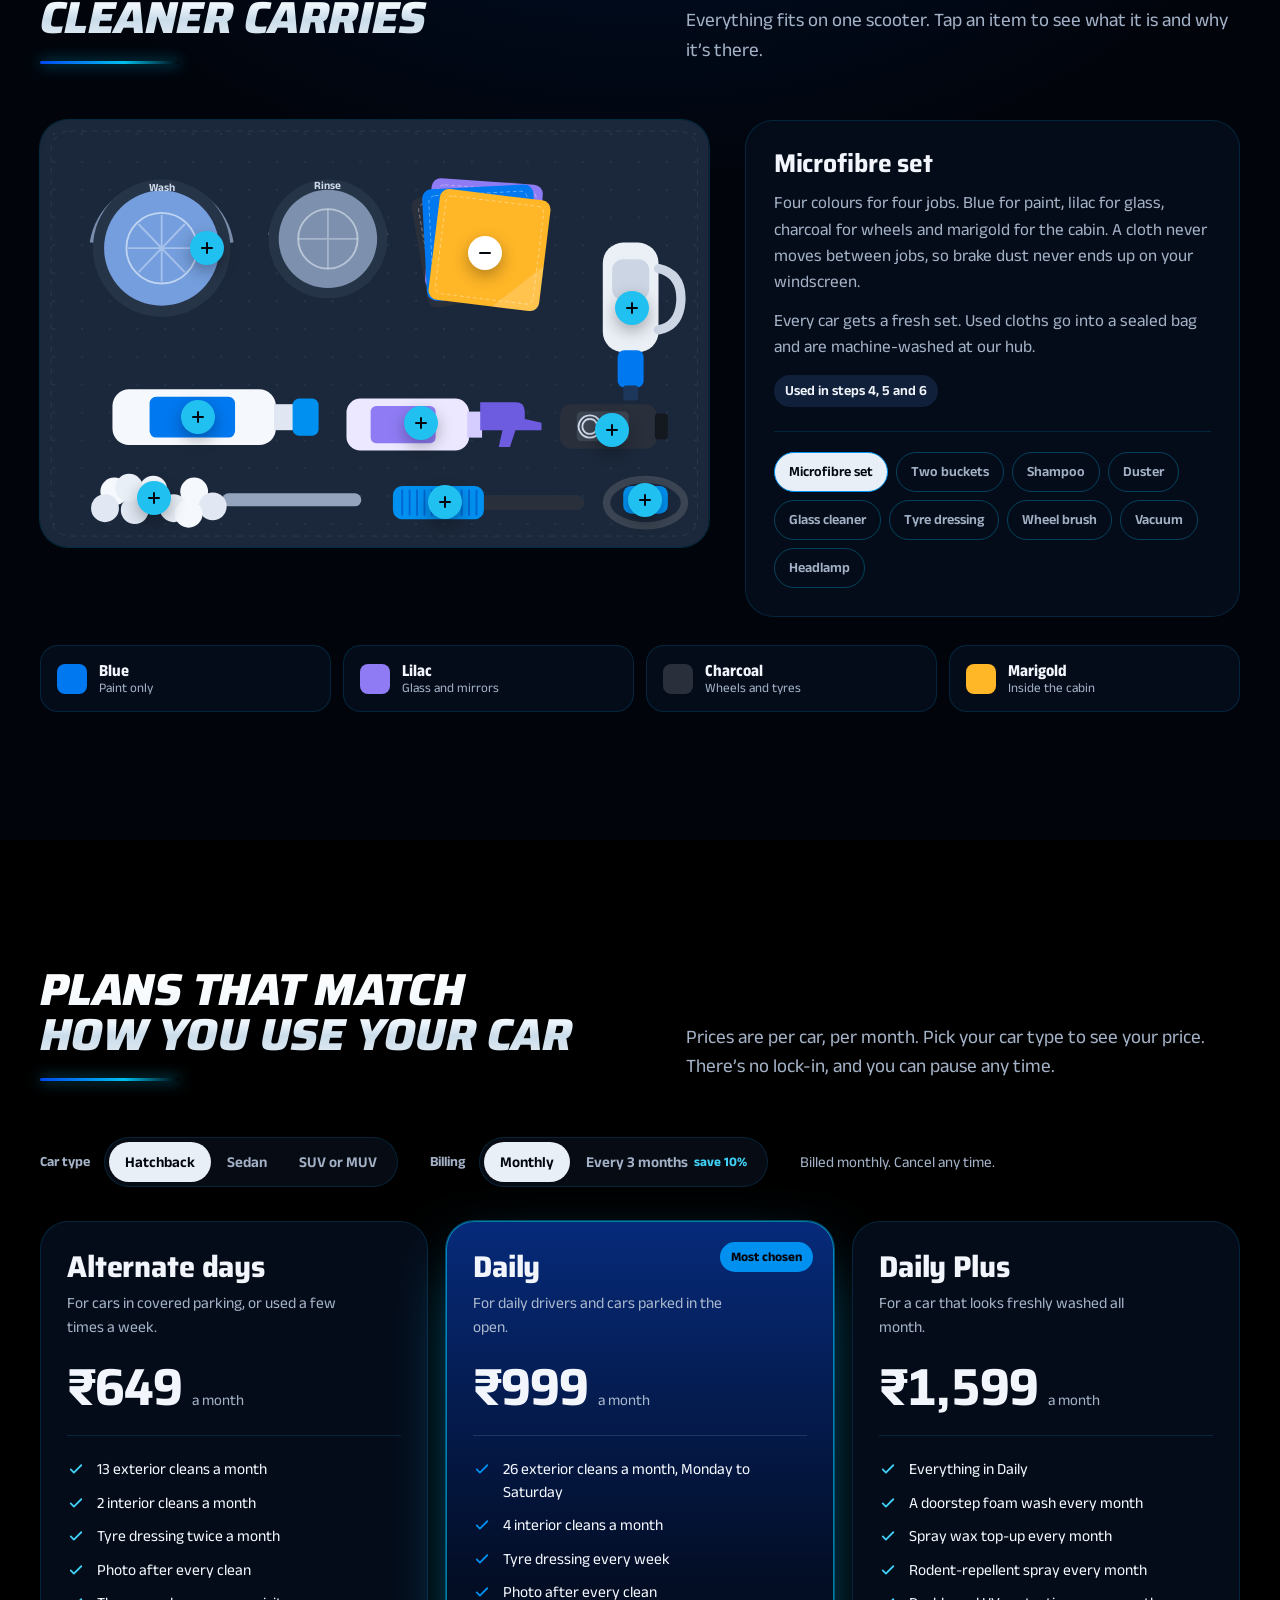
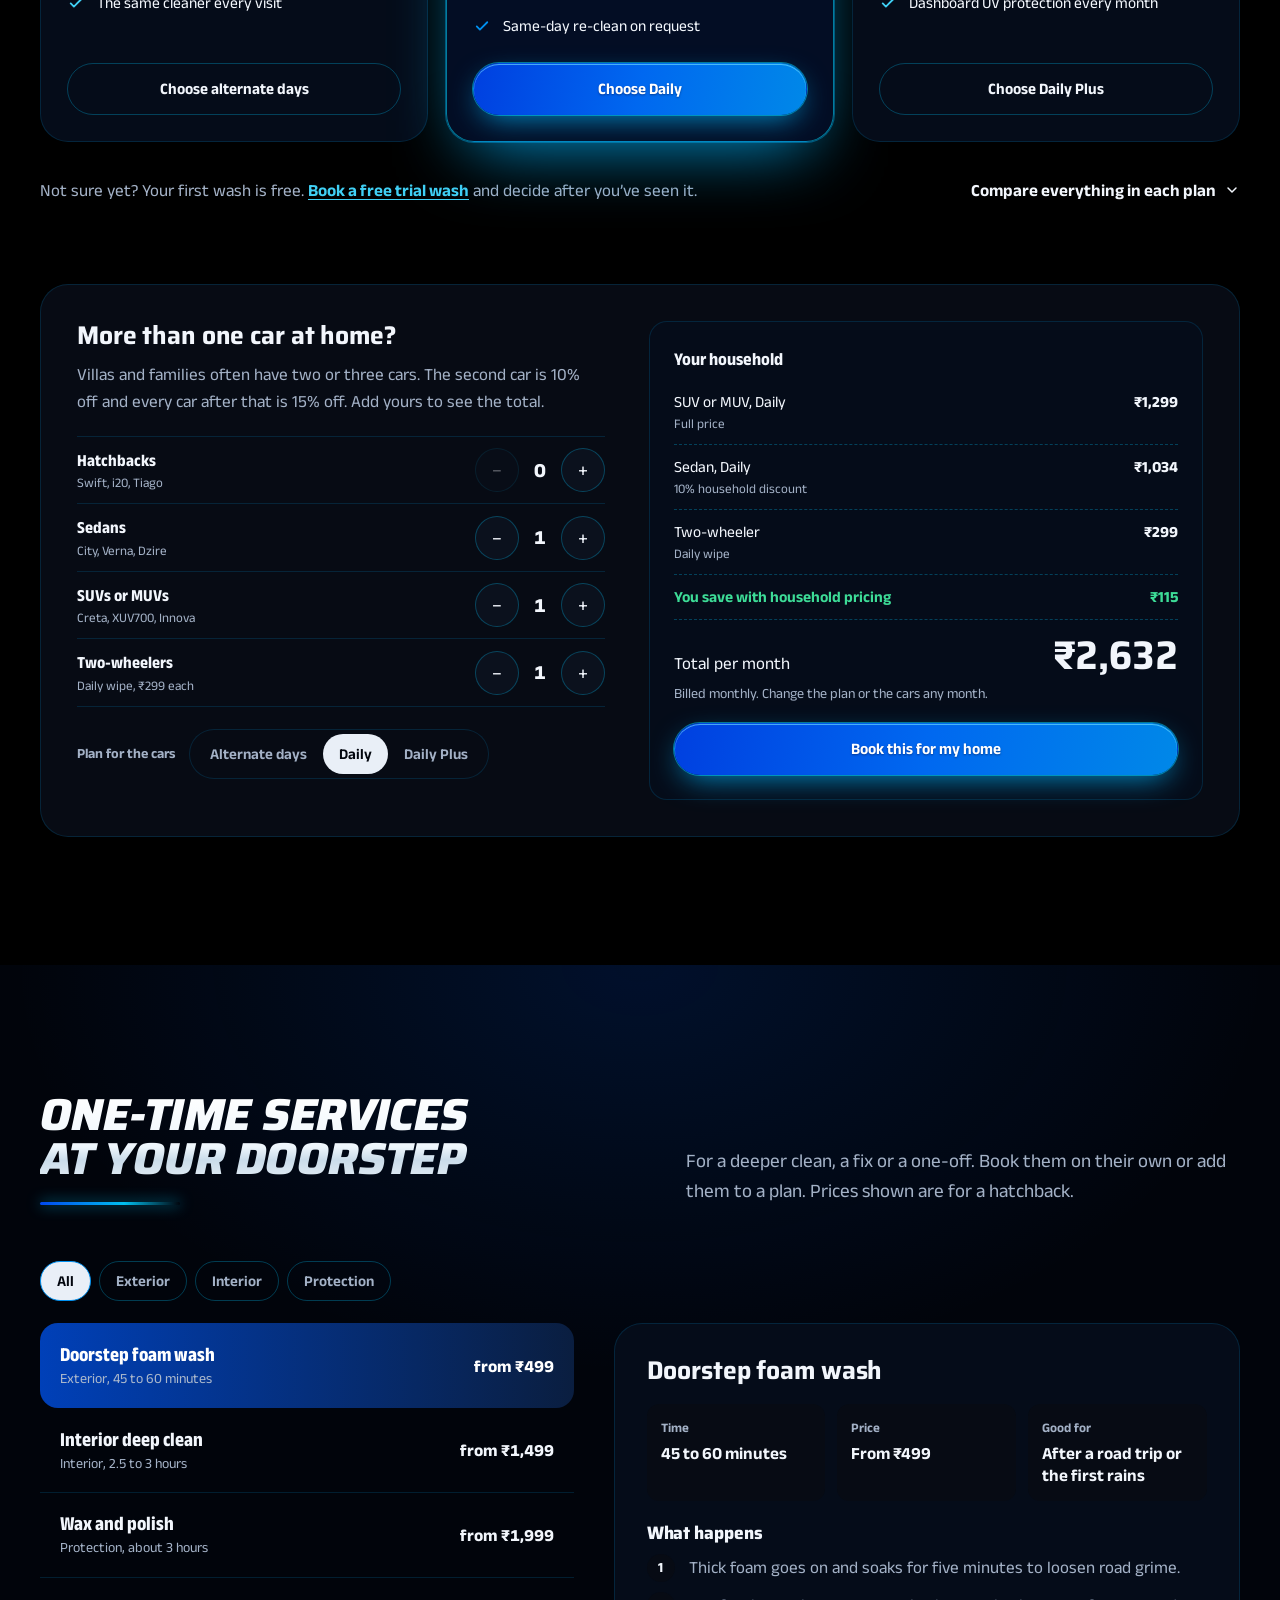
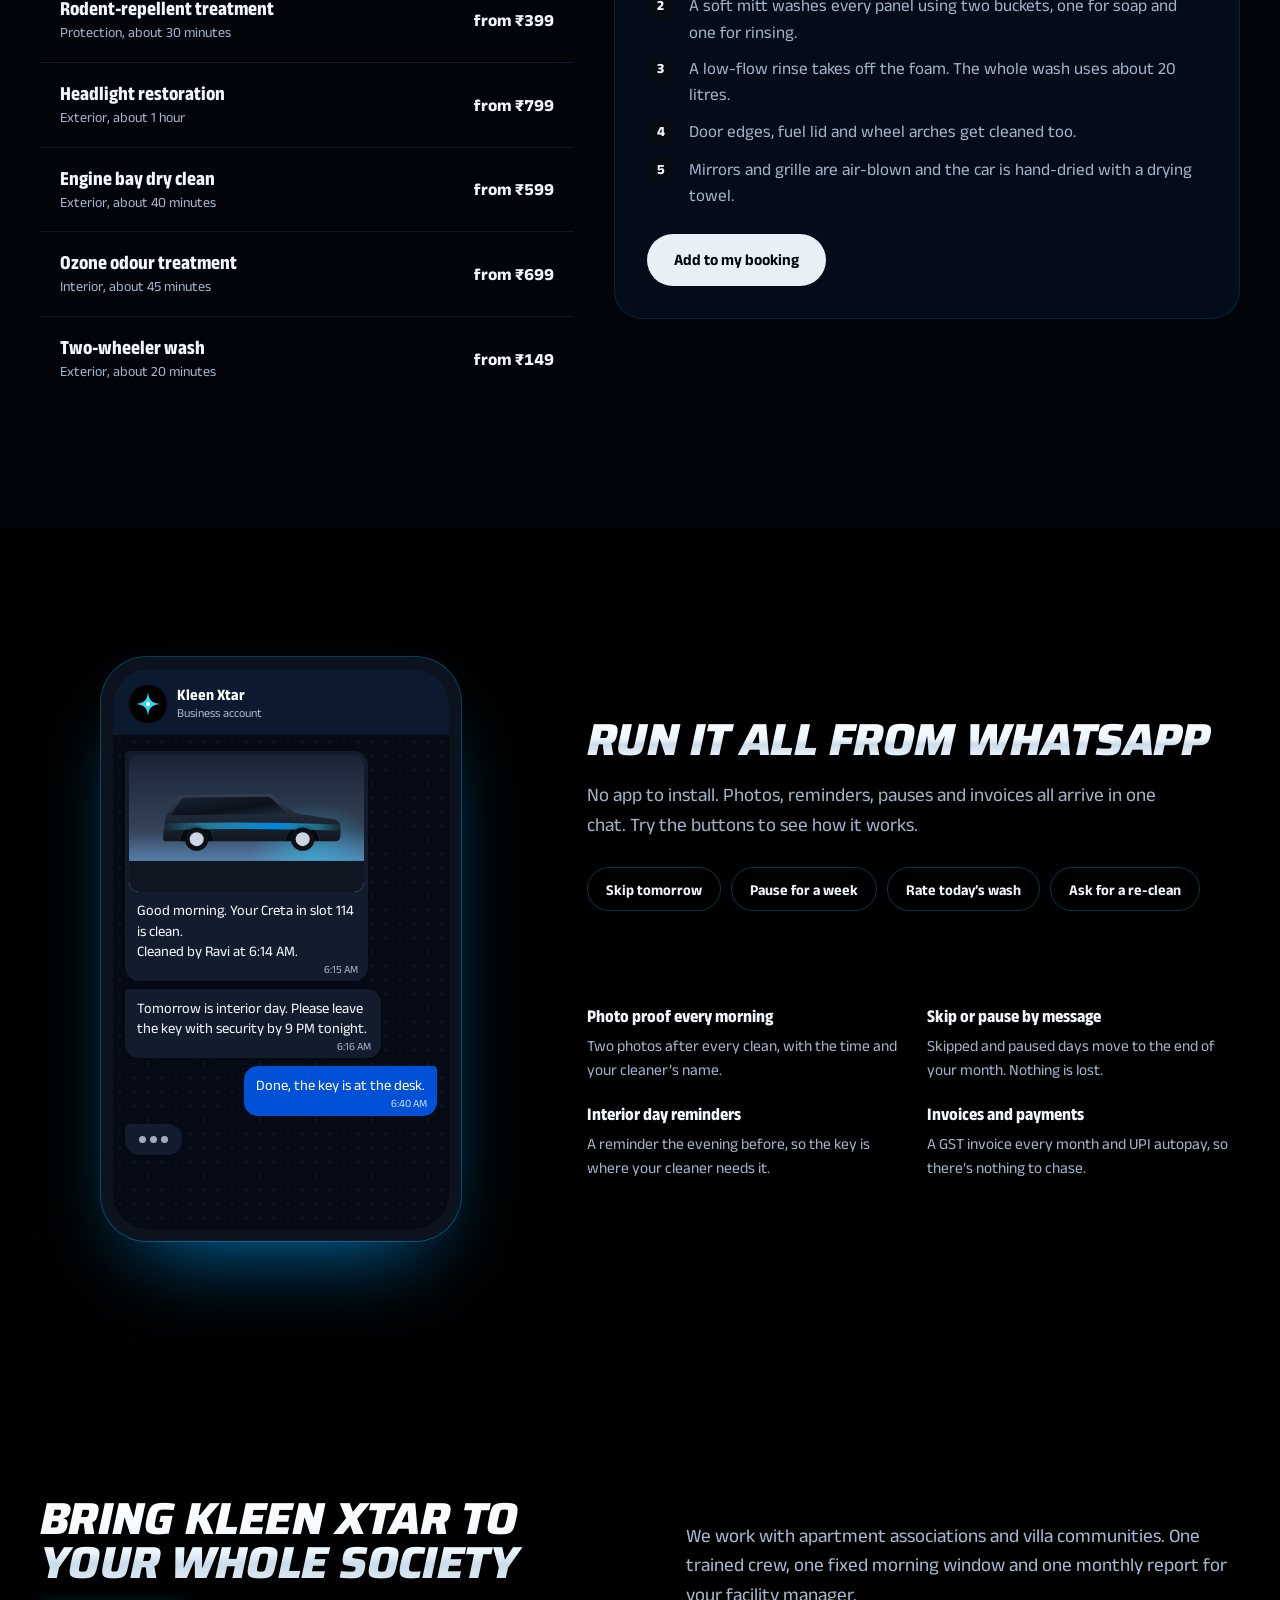
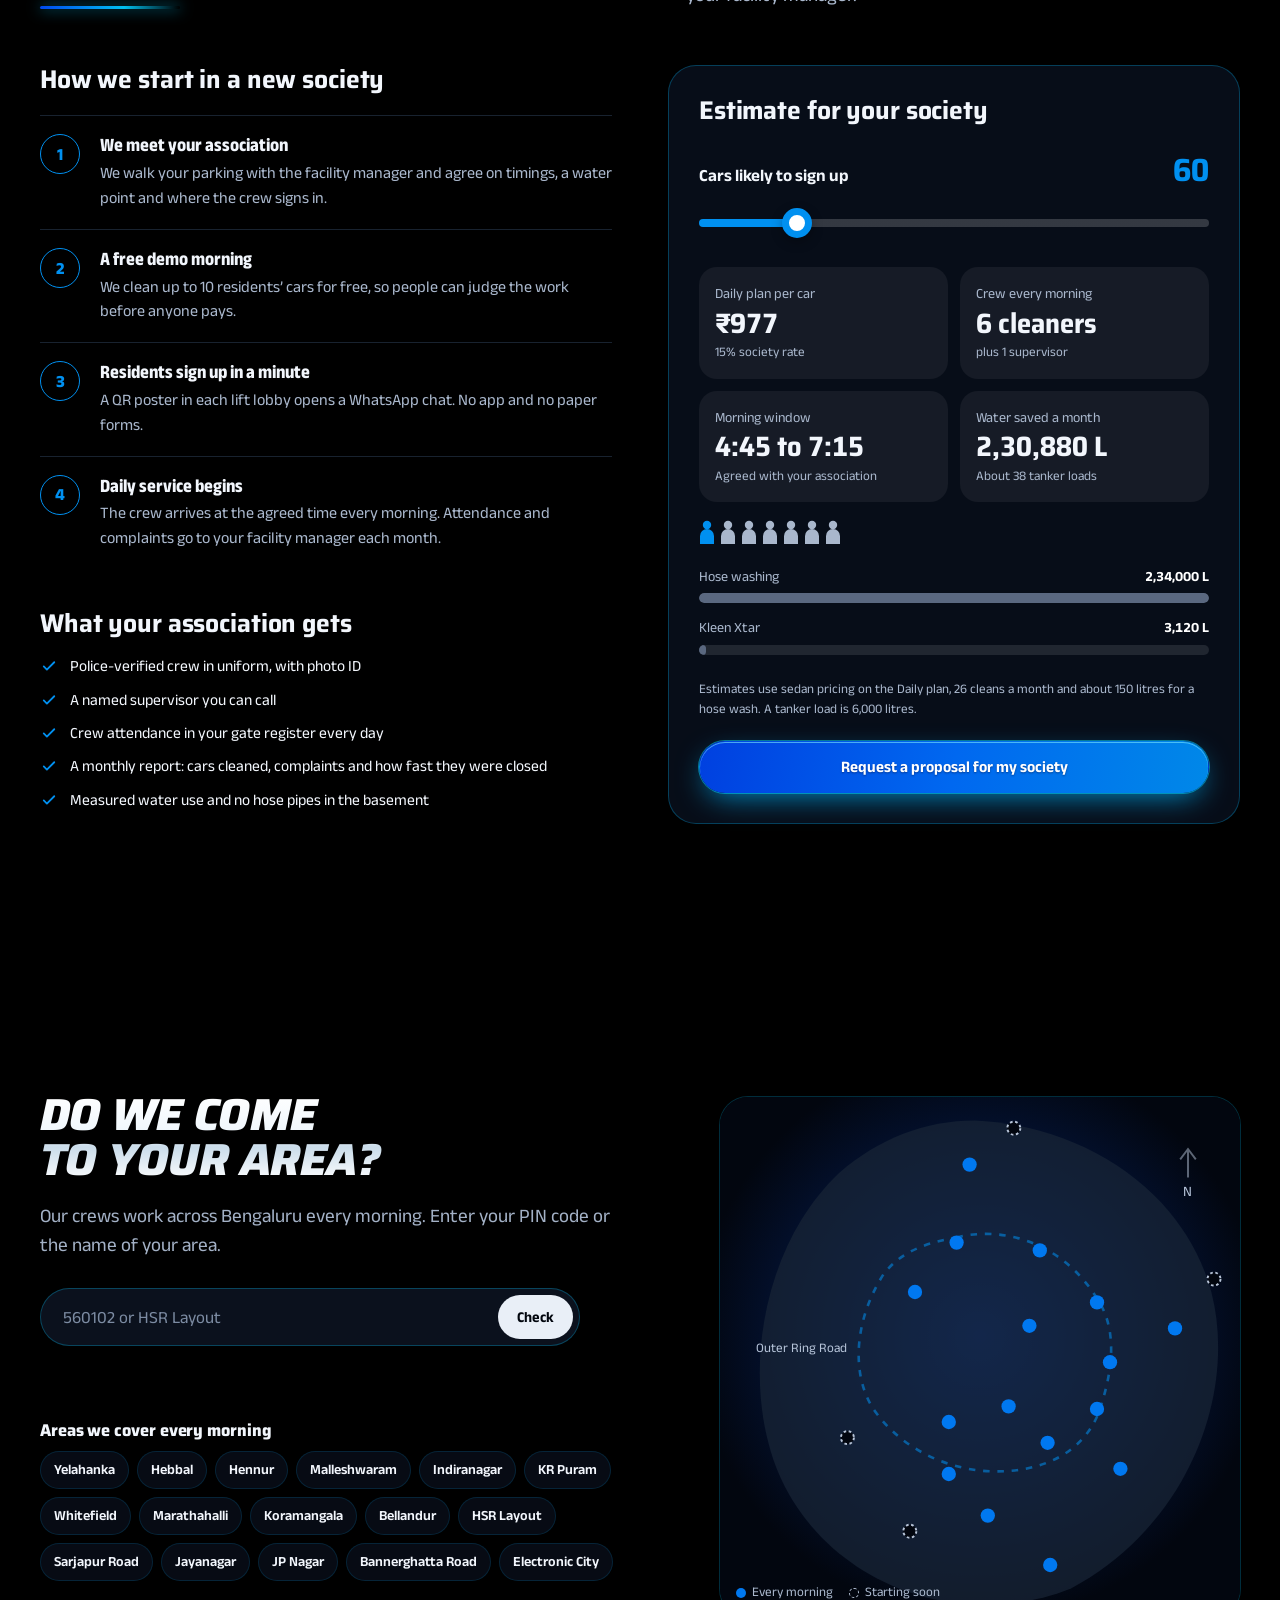
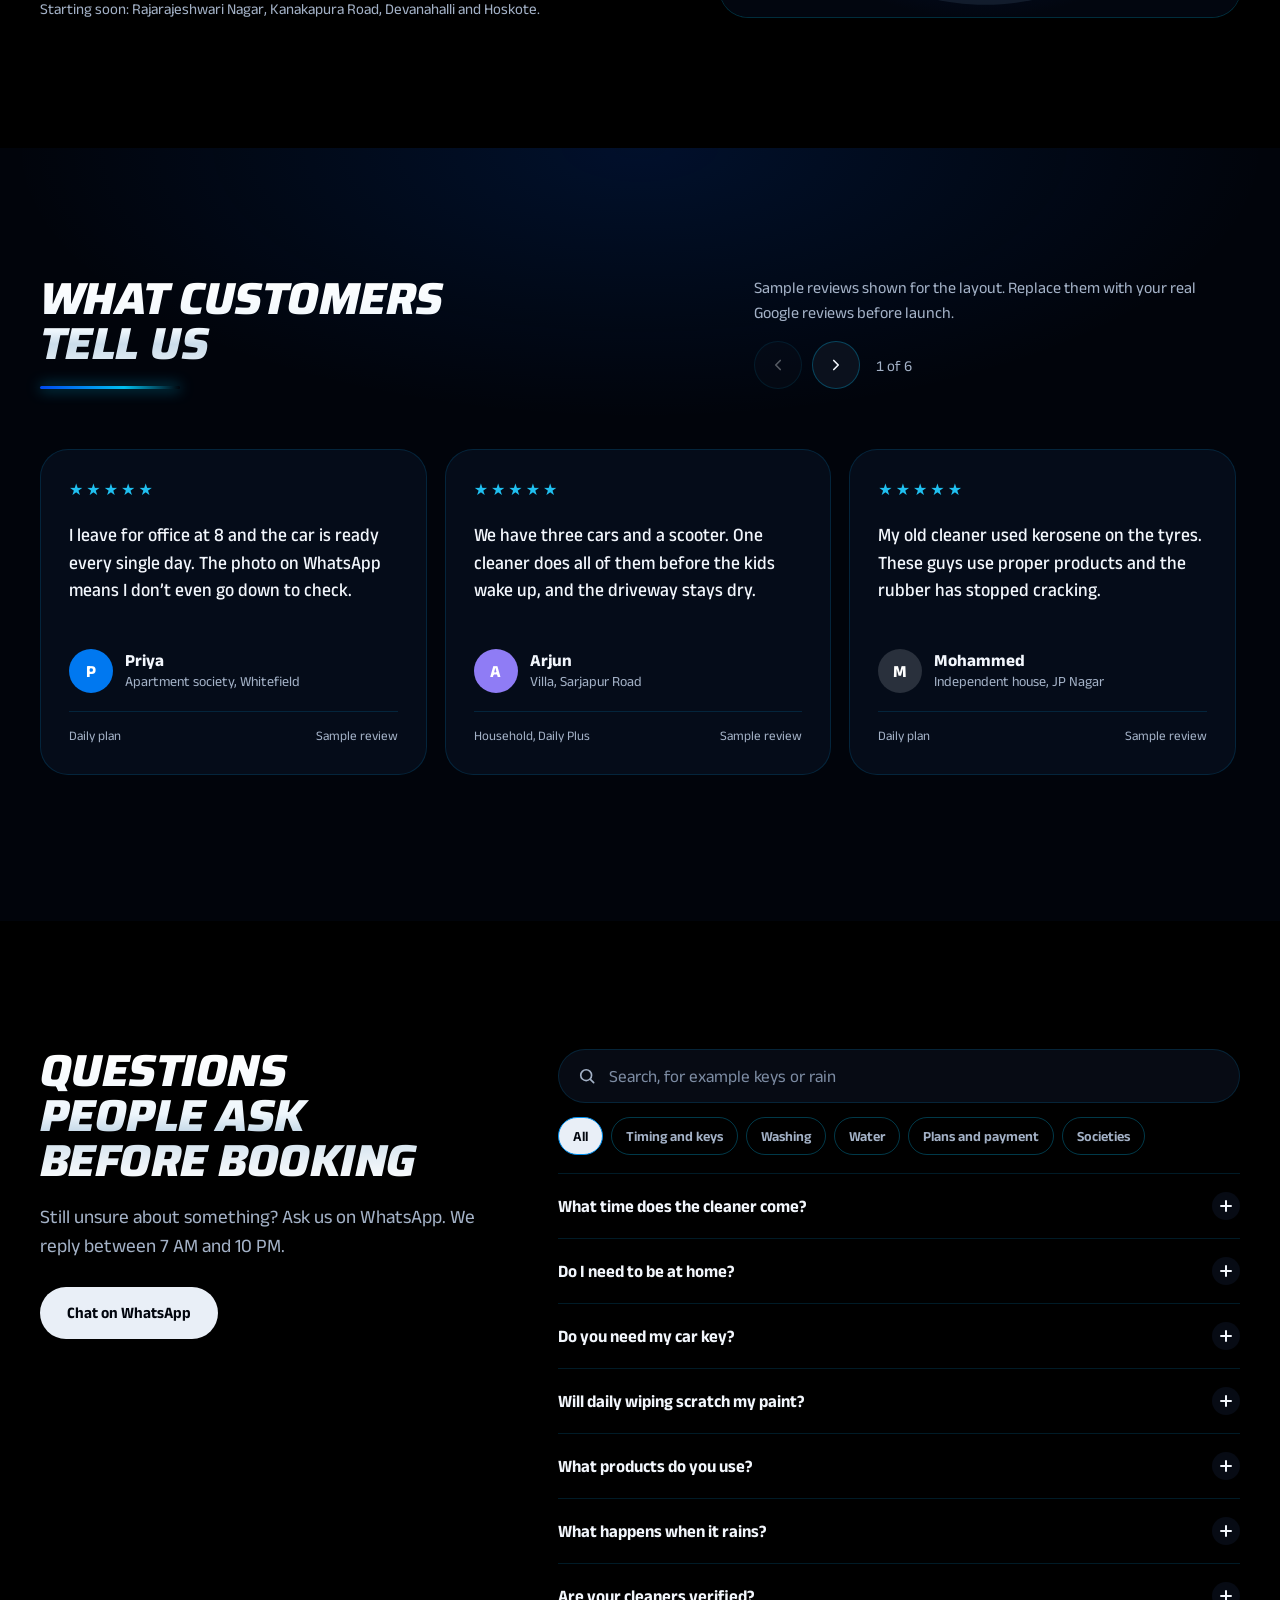
==== commit a42c0d87: "Redesign test homepage in logo colours with a problem finder Recolour every blue to the logo's royal" ====
--- a/test/index.html
+++ b/test/index.html
@@ -7,7 +7,7 @@
 <title>Kleen Xtar | Doorstep car wash, detailing and protection in Bengaluru</title>
 <meta name="description" content="Daily doorstep car cleaning in Bengaluru. Our crew cleans your car before 7:15 AM where it’s parked, uses about 2 litres of water and sends a photo on WhatsApp. Plans from ₹649 a month.">
 <meta name="theme-color" content="#000000">
-<link rel="icon" href="data:image/svg+xml,%3Csvg xmlns='http://www.w3.org/2000/svg' viewBox='0 0 32 32'%3E%3Crect width='32' height='32' rx='7' fill='%23000'/%3E%3Cpath d='M16 1C17 11 20 14.500 31 16C20 17.500 17 21 16 31C15 21 12 17.500 1 16C12 14.500 15 11 16 1Z' fill='%232E9BFF'/%3E%3C/svg%3E">
+<link rel="icon" href="data:image/svg+xml,%3Csvg xmlns='http://www.w3.org/2000/svg' viewBox='0 0 32 32'%3E%3Crect width='32' height='32' rx='7' fill='%23000'/%3E%3Cpath d='M16 1C17 11 20 14.500 31 16C20 17.500 17 21 16 31C15 21 12 17.500 1 16C12 14.500 15 11 16 1Z' fill='%2300A8F0'/%3E%3C/svg%3E">
 <link rel="preconnect" href="https://fonts.googleapis.com">
 <link rel="preconnect" href="https://fonts.gstatic.com" crossorigin>
 <link href="https://fonts.googleapis.com/css2?family=Anek+Latin:wdth,wght@75..125,100..800&amp;display=swap" rel="stylesheet">
@@ -27,8 +27,8 @@
 /* ---------- tokens ---------- */
 .kx{
   --kx-predawn:#151E2D; --kx-night:#0E1520; --kx-indigo:#212E41;
-  --kx-marigold:#1B8BFF; --kx-marigold-2:#45A0FF; --kx-peach:#6BB3FF;
-  --kx-rinse:#4981D5; --kx-rinse-ink:#15335F; --kx-lilac:#8F7CF5; --kx-charcoal:#29303C;
+  --kx-marigold:#0090F0; --kx-marigold-2:#00A8F0; --kx-peach:#30C8F5;
+  --kx-rinse:#0078F0; --kx-rinse-ink:#15335F; --kx-lilac:#8F7CF5; --kx-charcoal:#29303C;
   --kx-sky:#F0F5FD; --kx-sky-2:#E6EDF8; --kx-foam:#FFFFFF;
   --kx-ink:#121B29; --kx-slate:#3A4452;
   --kx-line:rgba(255,255,255,.12); --kx-line-2:rgba(255,255,255,.22);
@@ -107,7 +107,7 @@
 
 /* ---------- hero ---------- */
 .kx-hero{position:relative;overflow:hidden;color:var(--kx-on-dark);padding:calc(var(--kx-nav-h) + 56px) 0 112px;
-  background:radial-gradient(90% 70% at 88% 100%,rgba(10,110,255,.3),transparent 62%),linear-gradient(180deg,#0F1724 0%,#151E2D 46%,#1E2A3D 100%)}
+  background:radial-gradient(90% 70% at 88% 100%,rgba(0,90,240,.3),transparent 62%),linear-gradient(180deg,#0F1724 0%,#151E2D 46%,#1E2A3D 100%)}
 .kx-hero__grid{display:grid;grid-template-columns:minmax(0,.9fr) minmax(0,1.1fr);gap:56px;align-items:center}
 .kx-hello{font-family:"Anek Kannada",var(--kx-font);font-weight:600;font-size:1.25rem;color:var(--kx-marigold);margin-bottom:18px}
 .kx-hello span{font-family:var(--kx-font)}
@@ -122,7 +122,7 @@
 
 /* wipe stage */
 .kx-wipe{--wipe:58%;position:relative;aspect-ratio:640/420;border-radius:var(--kx-r-lg);overflow:hidden;isolation:isolate;cursor:ew-resize;touch-action:pan-y;-webkit-user-select:none;user-select:none;
-  background:linear-gradient(180deg,#0F1825 0%,#1D2A3E 46%,#354358 74%,#6BB3FF 100%);
+  background:linear-gradient(180deg,#0F1825 0%,#1D2A3E 46%,#354358 74%,#30C8F5 100%);
   box-shadow:0 44px 80px -44px rgba(0,0,0,.7),inset 0 0 0 1px rgba(255,255,255,.08)}
 .kx-wipe>svg,.kx-wipe__clean>svg{position:absolute;inset:0;width:100%;height:100%;display:block}
 .kx-wipe__clean{position:absolute;inset:0;-webkit-clip-path:inset(0 calc(100% - var(--wipe)) 0 0);clip-path:inset(0 calc(100% - var(--wipe)) 0 0)}
@@ -181,8 +181,8 @@
 .kx-pstage{--t:1;--o-night:0;--o-dawn:0;--o-day:1;--wx:30%;position:relative;aspect-ratio:640/420;border-radius:var(--kx-r-lg);overflow:hidden;isolation:isolate;box-shadow:0 44px 80px -44px rgba(0,0,0,.7),inset 0 0 0 1px rgba(255,255,255,.08)}
 .kx-sky{position:absolute;inset:0}
 .kx-sky--night{background:linear-gradient(180deg,#0C131E 0%,#151E2D 55%,#202C3E 100%);opacity:var(--o-night)}
-.kx-sky--dawn{background:linear-gradient(180deg,#202C3E 0%,#38455A 42%,#6BB3FF 78%,#5DACFF 100%);opacity:var(--o-dawn)}
-.kx-sky--day{background:linear-gradient(180deg,#8EB2E8 0%,#D2E1F8 58%,#BFDFFF 100%);opacity:var(--o-day)}
+.kx-sky--dawn{background:linear-gradient(180deg,#202C3E 0%,#38455A 42%,#30C8F5 78%,#5DACFF 100%);opacity:var(--o-dawn)}
+.kx-sky--day{background:linear-gradient(180deg,#8EB2E8 0%,#D2E1F8 58%,#C0ECFA 100%);opacity:var(--o-day)}
 .kx-pstage>svg{position:absolute;inset:0;width:100%;height:100%;display:block}
 .kx-pstage .kx-starfield,.kx-pstage .kx-lit,.kx-pstage .kx-nightonly{opacity:var(--o-night)}
 .kx-pstage .kx-daylit{opacity:calc(var(--o-day) * .9)}
@@ -223,7 +223,7 @@
 .kx-pstage[data-step="6"] .kx-tool{opacity:0}
 .kx-pstage:not([data-step]) .kx-tool{opacity:0}
 .kx-callout{position:absolute;display:flex;align-items:center;gap:7px;opacity:0;transform:translateY(6px);transition:opacity .4s,transform .4s;pointer-events:none}
-.kx-callout i{width:12px;height:12px;border-radius:50%;background:var(--kx-marigold);box-shadow:0 0 0 5px rgba(30,144,255,.3);flex:none}
+.kx-callout i{width:12px;height:12px;border-radius:50%;background:var(--kx-marigold);box-shadow:0 0 0 5px rgba(0,150,240,.3);flex:none}
 .kx-callout span{padding:5px 9px;border-radius:8px;background:rgba(2,5,12,.82);color:#fff;font-size:.75rem;font-weight:600;white-space:nowrap}
 .kx-callout--1{left:37%;top:64%}
 .kx-callout--2{left:70%;top:79%}
@@ -541,7 +541,7 @@
 .kx-cta .kx-h2{max-width:14ch;margin-inline:auto}
 .kx-cta .kx-lead{margin:20px auto 0;color:var(--kx-on-dark-2)}
 .kx-cta__acts{display:flex;flex-wrap:wrap;justify-content:center;gap:12px;margin-top:34px;position:relative;z-index:2}
-.kx-cta__star{position:absolute;overflow:hidden;left:50%;bottom:-340px;width:560px;height:560px;margin-left:-280px;border-radius:50%;background:radial-gradient(circle,#BFDFFF 0%,#45A0FF 45%,#1B8BFF 70%);box-shadow:0 0 140px 40px rgba(30,144,255,.32);transform:translateY(60px);transition:transform 1.6s cubic-bezier(.2,.7,.2,1)}
+.kx-cta__star{position:absolute;overflow:hidden;left:50%;bottom:-340px;width:560px;height:560px;margin-left:-280px;border-radius:50%;background:radial-gradient(circle,#C0ECFA 0%,#00A8F0 45%,#0090F0 70%);box-shadow:0 0 140px 40px rgba(0,150,240,.32);transform:translateY(60px);transition:transform 1.6s cubic-bezier(.2,.7,.2,1)}
 .kx-cta__star.is-up{transform:none}
 .kx-cta__star::before,.kx-cta__star::after{content:"";position:absolute;left:0;right:0;height:12px;background:#192537}
 .kx-cta__star::before{top:118px}.kx-cta__star::after{top:150px;height:10px}
@@ -664,7 +664,7 @@
 @keyframes kx-dustfly{0%{transform:translate(0,0);opacity:0}20%{opacity:.9}100%{transform:translate(-40px,-38px);opacity:0}}
 @keyframes kx-vac{from{transform:translateX(-10px)}to{transform:translateX(26px)}}
 @keyframes kx-crumb{from{transform:translate(0,0);opacity:1}to{transform:translate(-34px,-14px);opacity:0}}
-@keyframes kx-ping{0%{box-shadow:0 0 0 0 rgba(30,144,255,.55),0 6px 16px rgba(0,0,0,.3)}70%{box-shadow:0 0 0 14px rgba(30,144,255,0),0 6px 16px rgba(0,0,0,.3)}100%{box-shadow:0 0 0 0 rgba(30,144,255,0),0 6px 16px rgba(0,0,0,.3)}}
+@keyframes kx-ping{0%{box-shadow:0 0 0 0 rgba(0,150,240,.55),0 6px 16px rgba(0,0,0,.3)}70%{box-shadow:0 0 0 14px rgba(0,150,240,0),0 6px 16px rgba(0,0,0,.3)}100%{box-shadow:0 0 0 0 rgba(0,150,240,0),0 6px 16px rgba(0,0,0,.3)}}
 @keyframes kx-ring{from{transform:scale(1);opacity:1}to{transform:scale(2.8);opacity:0}}
 @keyframes kx-dots{0%,60%,100%{transform:none}30%{transform:translateY(-4px)}}
 
@@ -827,8 +827,8 @@
 .kx{
   color-scheme:dark;
   --kx-predawn:#05080F; --kx-night:#000; --kx-indigo:#0B1A33;
-  --kx-marigold:#1E90FF; --kx-marigold-2:#52ADFF; --kx-peach:#0A6EFF;
-  --kx-rinse:#2EA8FF; --kx-rinse-ink:#6CC0FF; --kx-charcoal:#3C4566;
+  --kx-marigold:#0090F0; --kx-marigold-2:#52ADFF; --kx-peach:#0048F0;
+  --kx-rinse:#2EA8FF; --kx-rinse-ink:#40D0F5; --kx-charcoal:#3C4566;
   --kx-sky:#070B14; --kx-sky-2:#0D1422; --kx-foam:#000;
   --kx-ink:#F2F6FC; --kx-slate:#A3B1C6;
   --kx-line:rgba(120,170,235,.17); --kx-line-2:rgba(130,185,255,.34);
@@ -837,7 +837,7 @@
   --kx-fill:#E9EFF7; --kx-on:#02060E; --kx-card:#0B111D;
   --kx-chrome:linear-gradient(180deg,#fff 0%,#DCE3EC 42%,#8E99A8 58%,#EEF2F7 100%);
   --kx-display:"Saira","Anek Latin",system-ui,sans-serif;
-  --kx-shadow:0 26px 60px -28px rgba(30,144,255,.55);
+  --kx-shadow:0 26px 60px -28px rgba(0,150,240,.55);
   background:#000;
 }
 .kx :where(h1,h2,h3,h4),.kx-h{font-family:var(--kx-display)}
@@ -847,35 +847,35 @@
 .kx-h3{font-weight:700;font-stretch:96%;line-height:1.1;font-size:clamp(1.35rem,2vw,1.75rem)}
 .kx h3,.kx h4{font-stretch:96%;letter-spacing:-.005em}
 .kx-qa h3{font-family:inherit}
-.kx-grad{background:linear-gradient(95deg,#7CCBFF,#1E90FF 60%,#0A6EFF);-webkit-background-clip:text;background-clip:text;color:transparent;padding-right:.08em}
+.kx-grad{background:linear-gradient(95deg,#5BE0F5,#0090F0 60%,#0048F0);-webkit-background-clip:text;background-clip:text;color:transparent;padding-right:.08em}
 .kx-tagline{font-family:var(--kx-display);font-style:italic;font-weight:500;letter-spacing:.16em;color:#DDE6F2;font-size:.95rem;margin-bottom:16px}
 .kx-price__amt,.kx-bill__total b,.kx-step__time,.kx-clock,.kx-calc__out b,.kx-calc__lab output,.kx-tot b{font-family:var(--kx-display);font-stretch:90%}
 
 /* buttons */
-.kx-btn--primary{background:linear-gradient(180deg,#45A9FF,#1283F5);color:var(--kx-on);box-shadow:0 0 0 1px rgba(120,195,255,.5),0 10px 30px -8px rgba(30,144,255,.75)}
-.kx-btn--primary:hover{background:linear-gradient(180deg,#6DBDFF,#2C96FF);box-shadow:0 0 0 1px rgba(160,215,255,.7),0 12px 38px -6px rgba(30,144,255,.95)}
+.kx-btn--primary{background:linear-gradient(180deg,#00A8F0,#0060F0);color:var(--kx-on);box-shadow:0 0 0 1px rgba(40,200,245,.5),0 10px 30px -8px rgba(0,150,240,.75)}
+.kx-btn--primary:hover{background:linear-gradient(180deg,#40C8F5,#0098F0);box-shadow:0 0 0 1px rgba(110,225,250,.7),0 12px 38px -6px rgba(0,150,240,.95)}
 .kx-btn--ink:hover{background:#fff}
 .kx-btn--line-light{border-color:rgba(190,215,245,.42)}
-.kx-link{color:#6CC0FF}
+.kx-link{color:#40D0F5}
 
 /* nav and logo */
 .kx-logo img{display:block;height:34px;width:auto}
 .kx-foot .kx-logo img{height:40px}
-.kx-nav.is-solid,.kx-nav.is-menu{background:rgba(0,0,0,.86);box-shadow:0 1px 0 rgba(30,144,255,.38),0 10px 34px -18px rgba(30,144,255,.7)}
-.kx-nav__links a.is-on::after{box-shadow:0 0 10px #1E90FF}
+.kx-nav.is-solid,.kx-nav.is-menu{background:rgba(0,0,0,.86);box-shadow:0 1px 0 rgba(0,150,240,.38),0 10px 34px -18px rgba(0,150,240,.7)}
+.kx-nav__links a.is-on::after{box-shadow:0 0 10px #0090F0}
 .kx-mnav{background:#000}
 
 /* hero */
-.kx-hero{background:radial-gradient(60% 55% at 78% 42%,rgba(20,110,255,.3),transparent 70%),radial-gradient(70% 40% at 20% 105%,rgba(10,90,230,.2),transparent 70%),#000}
-.kx-hero::after{content:"";position:absolute;left:-5%;right:-5%;bottom:-1px;height:2px;background:linear-gradient(90deg,transparent,#1E90FF 35%,#8FD3FF 60%,transparent);box-shadow:0 0 22px 2px rgba(30,144,255,.75)}
-.kx-hello{color:#6CC0FF}
-.kx-facts svg{color:#4DB2FF}
-.kx-wipe,.kx-pstage{background:linear-gradient(180deg,#02050C 0%,#051129 52%,#0A3A86 84%,#1E90FF 100%);box-shadow:0 0 0 1px rgba(90,170,255,.3),0 34px 90px -36px rgba(30,144,255,.85)}
-.kx-squeegee{background:#000;box-shadow:0 0 0 2px #CFE8FF,0 0 16px rgba(30,144,255,.9)}
-.kx-squeegee i{box-shadow:0 0 22px rgba(30,144,255,.9)}
+.kx-hero{background:radial-gradient(60% 55% at 78% 42%,rgba(0,90,240,.3),transparent 70%),radial-gradient(70% 40% at 20% 105%,rgba(0,72,240,.2),transparent 70%),#000}
+.kx-hero::after{content:"";position:absolute;left:-5%;right:-5%;bottom:-1px;height:2px;background:linear-gradient(90deg,transparent,#0090F0 35%,#7FE4F8 60%,transparent);box-shadow:0 0 22px 2px rgba(0,150,240,.75)}
+.kx-hello{color:#40D0F5}
+.kx-facts svg{color:#20C0F0}
+.kx-wipe,.kx-pstage{background:linear-gradient(180deg,#02050C 0%,#051129 52%,#0040B0 84%,#0090F0 100%);box-shadow:0 0 0 1px rgba(0,180,240,.3),0 34px 90px -36px rgba(0,150,240,.85)}
+.kx-squeegee{background:#000;box-shadow:0 0 0 2px #D8F4FC,0 0 16px rgba(0,150,240,.9)}
+.kx-squeegee i{box-shadow:0 0 22px rgba(0,150,240,.9)}
 .kx-squeegee i::before,.kx-squeegee i::after{border-color:var(--kx-on)}
 .kx-wipe__hint,.kx-tool{background:rgba(233,239,247,.97);color:var(--kx-on)}
-.kx-notify,.kx-pnote{background:rgba(9,15,27,.96);box-shadow:0 0 0 1px rgba(90,170,255,.32),0 22px 44px -18px rgba(0,0,0,.9)}
+.kx-notify,.kx-pnote{background:rgba(9,15,27,.96);box-shadow:0 0 0 1px rgba(0,180,240,.32),0 22px 44px -18px rgba(0,0,0,.9)}
 
 .kx-hero-logo{display:block;width:min(430px,82%);height:auto;margin:0 auto 22px}
 .kx-wipe__tag{top:14px;bottom:auto}
@@ -886,90 +886,90 @@
 .kx-pillars{background:#000;border-bottom:1px solid var(--kx-line)}
 .kx-pillars__in{display:grid;grid-template-columns:repeat(4,minmax(0,1fr))}
 .kx-pillar{position:relative;display:flex;align-items:center;gap:14px;padding:26px 22px;color:#F2F6FC;text-decoration:none;transition:background-color .2s}
-.kx-pillar:hover{background:rgba(30,144,255,.08)}
-.kx-pillar+.kx-pillar::before{content:"";position:absolute;left:0;top:18%;bottom:18%;width:2px;background:linear-gradient(180deg,transparent,#1E90FF,transparent);box-shadow:0 0 8px rgba(30,144,255,.9)}
-.kx-pillar svg{flex:none;width:38px;height:38px;color:#CFE8FF;filter:drop-shadow(0 0 6px rgba(30,144,255,.9))}
+.kx-pillar:hover{background:rgba(0,150,240,.08)}
+.kx-pillar+.kx-pillar::before{content:"";position:absolute;left:0;top:18%;bottom:18%;width:2px;background:linear-gradient(180deg,transparent,#0090F0,transparent);box-shadow:0 0 8px rgba(0,150,240,.9)}
+.kx-pillar svg{flex:none;width:38px;height:38px;color:#D8F4FC;filter:drop-shadow(0 0 6px rgba(0,150,240,.9))}
 .kx-pillar b{display:block;font-family:var(--kx-display);font-style:italic;font-weight:650;letter-spacing:.06em;text-transform:uppercase;font-size:.9375rem;line-height:1.2}
 .kx-pillar small{display:block;margin-top:3px;color:var(--kx-slate);font-size:.8438rem;line-height:1.3}
 
 /* surfaces */
-.kx-sec--sky{background:radial-gradient(70% 45% at 50% 0,rgba(20,100,230,.11),transparent 70%),#05080F}
+.kx-sec--sky{background:radial-gradient(70% 45% at 50% 0,rgba(0,80,240,.11),transparent 70%),#05080F}
 .kx-sec--foam,.kx-sec--night,.kx-proc{background:#000}
 .kx-tab,.kx-panel,.kx-kit__panel,.kx-svc__detail,.kx-rev__card,.kx-code div,.kx-bill,.kx-house,.kx-plan{background:var(--kx-card)}
 .kx-house{background:#070B14}
-.kx-plan--feat{background:linear-gradient(180deg,#0B2A5C,#071226);border-color:rgba(90,170,255,.65);box-shadow:0 0 0 1px rgba(30,144,255,.35),0 26px 70px -28px rgba(30,144,255,.85)}
-.kx-tab[aria-selected="true"]{box-shadow:inset 0 0 0 1px #1E90FF,0 0 26px -8px rgba(30,144,255,.8)}
-.kx-seg input:checked+label em{color:#0A4FA8}
+.kx-plan--feat{background:linear-gradient(180deg,#062A7A,#071226);border-color:rgba(0,180,240,.65);box-shadow:0 0 0 1px rgba(0,150,240,.35),0 26px 70px -28px rgba(0,150,240,.85)}
+.kx-tab[aria-selected="true"]{box-shadow:inset 0 0 0 1px #0090F0,0 0 26px -8px rgba(0,150,240,.8)}
+.kx-seg input:checked+label em{color:#0048C8}
 .kx-day[aria-pressed="true"] small{color:#34425A}
 .kx-qa.is-open .kx-qa__q i::before,.kx-qa.is-open .kx-qa__q i::after{background:var(--kx-on)}
 .kx-qa__q i::before,.kx-qa__q i::after{background:#F2F6FC}
-.kx-svc__item[aria-expanded="true"]{background:linear-gradient(90deg,#0B3D8A,#0A1E40);color:#fff}
-.kx-svc__item:hover{background:rgba(30,144,255,.08)}
+.kx-svc__item[aria-expanded="true"]{background:linear-gradient(90deg,#0040B8,#0A1E40);color:#fff}
+.kx-svc__item:hover{background:rgba(0,150,240,.08)}
 .kx-table,.kx-table tbody tr{background:#0B111D}
 .kx-table .kx-n{color:#74839A}
-.kx-progress button.is-done::before{box-shadow:0 0 8px rgba(30,144,255,.9)}
-.kx-step__time{color:#4DB2FF}
-.kx-proc__end a{color:#6CC0FF}
-.kx-kit__art{background:#061020;box-shadow:0 0 0 1px rgba(90,170,255,.22)}
-.kx-hot{color:var(--kx-on);background:#4DB2FF}
+.kx-progress button.is-done::before{box-shadow:0 0 8px rgba(0,150,240,.9)}
+.kx-step__time{color:#20C0F0}
+.kx-proc__end a{color:#40D0F5}
+.kx-kit__art{background:#061020;box-shadow:0 0 0 1px rgba(0,180,240,.22)}
+.kx-hot{color:var(--kx-on);background:#20C0F0}
 .kx-hot.is-sel{background:#fff;color:var(--kx-on)}
 .kx-kit__used{background:#10203A}
 
 /* process sky: night to electric blue */
 .kx-sky--night{background:linear-gradient(180deg,#000 0%,#030A1A 60%,#071A3D 100%)}
-.kx-sky--dawn{background:linear-gradient(180deg,#020A1E 0%,#07275E 48%,#0F5CC8 84%,#3AA5FF 100%)}
-.kx-sky--day{background:linear-gradient(180deg,#07306F 0%,#1475E0 58%,#8FD3FF 100%)}
+.kx-sky--dawn{background:linear-gradient(180deg,#020A1E 0%,#062470 48%,#0050E0 84%,#00B4F0 100%)}
+.kx-sky--day{background:linear-gradient(180deg,#07306F 0%,#0070F0 58%,#7FE4F8 100%)}
 .kx-pstage .kx-daylit{opacity:calc(var(--o-day) * .42)}
 .kx-callout span{background:rgba(0,0,0,.86)}
 
 /* chat */
-.kx-phone{background:#0C121E;box-shadow:0 0 0 1px rgba(100,175,255,.34),0 40px 90px -40px rgba(30,144,255,.85)}
+.kx-phone{background:#0C121E;box-shadow:0 0 0 1px rgba(0,190,240,.34),0 40px 90px -40px rgba(0,150,240,.85)}
 .kx-phone__screen{background:#050A14}
 .kx-phone__bar{background:#0C1A30}
 .kx-av{background:#000}
 .kx-chat{background-image:radial-gradient(rgba(120,170,235,.1) 1px,transparent 1px)}
 .kx-msg--them{background:#131C2C}
-.kx-msg--me{background:#0D4FA8;color:#fff}
+.kx-msg--me{background:#0050D8;color:#fff}
 .kx-msg--me time{color:#BFDcff}
-.kx-wap__preview{background:#0D4FA8;color:#fff}
+.kx-wap__preview{background:#0050D8;color:#fff}
 .kx-wap__h{background:#0C1A30}
 .kx-pnote__ico{background:#000}
 
 /* forms, calculators, map */
 .kx-check,.kx-counter__ctl button,.kx-rev__nav button,.kx-fld input,.kx-fld select,.kx-fld textarea,.kx-opt,.kx-day,.kx-wk button,.kx-wap__opts button,.kx-notify-form input{background:#0B111D;color:#F2F6FC}
-.kx-opt[aria-pressed="true"]{background:#0D2650;border-color:#1E90FF;box-shadow:inset 0 0 0 1px #1E90FF}
-.kx-opt[aria-pressed="true"] svg{color:#6CC0FF}
+.kx-opt[aria-pressed="true"]{background:#06205C;border-color:#0090F0;box-shadow:inset 0 0 0 1px #0090F0}
+.kx-opt[aria-pressed="true"] svg{color:#40D0F5}
 .kx-day[aria-pressed="true"],.kx-wk button[aria-pressed="true"]{background:var(--kx-fill);border-color:var(--kx-fill);color:var(--kx-on)}
-.kx-wap__opts button[aria-pressed="true"]{background:#0D2650;border-color:#1E90FF}
+.kx-wap__opts button[aria-pressed="true"]{background:#06205C;border-color:#0090F0}
 .kx-fld.is-bad input,.kx-fld.is-bad select{border-color:var(--kx-err)}
 .kx input::placeholder,.kx textarea::placeholder{color:#7C8BA2}
 .kx-err{background:rgba(255,90,70,.13);color:#FF9D90}
-.kx-sheet,.kx-wap{background:#0A0F1A;box-shadow:0 0 0 1px rgba(100,175,255,.3),0 30px 90px -20px rgba(30,144,255,.45)}
+.kx-sheet,.kx-wap{background:#0A0F1A;box-shadow:0 0 0 1px rgba(0,190,240,.3),0 30px 90px -20px rgba(0,150,240,.45)}
 .kx-sum{background:#111A2A}
 .kx-x{background:#172236;color:#fff}
 .kx-ref{background:#10203A}
-.kx-done__tick{box-shadow:0 0 34px rgba(30,144,255,.8)}
-.kx-calc{background:#070D18;border-color:rgba(90,170,255,.3)}
+.kx-done__tick{box-shadow:0 0 34px rgba(0,150,240,.8)}
+.kx-calc{background:#070D18;border-color:rgba(0,180,240,.3)}
 .kx-water__bar i{background:#5A6880}
 .kx-range::-webkit-slider-thumb{background:#fff}
-.kx-map{background:radial-gradient(circle at 50% 46%,#0B2A5C,#02060F 74%);box-shadow:0 0 0 1px rgba(90,170,255,.25)}
+.kx-map{background:radial-gradient(circle at 50% 46%,#062A7A,#02060F 74%);box-shadow:0 0 0 1px rgba(0,180,240,.25)}
 .kx-pin.is-soon .kx-dot{fill:#02060F}
 .kx-maplabel rect{fill:#E9EFF7}
 .kx-maplabel text{fill:#02060E}
-.kx-stars{color:#4DB2FF}
+.kx-stars{color:#20C0F0}
 .kx-toast{background:#E9EFF7;color:var(--kx-on)}
-.kx-fab{background:linear-gradient(180deg,#45A9FF,#1283F5);color:var(--kx-on);box-shadow:0 0 28px rgba(30,144,255,.7)}
-.kx-mbar{background:rgba(0,0,0,.94);box-shadow:0 -1px 0 rgba(30,144,255,.45)}
+.kx-fab{background:linear-gradient(180deg,#00A8F0,#0060F0);color:var(--kx-on);box-shadow:0 0 28px rgba(0,150,240,.7)}
+.kx-mbar{background:rgba(0,0,0,.94);box-shadow:0 -1px 0 rgba(0,150,240,.45)}
 
 /* closing section */
-.kx-cta{background:radial-gradient(70% 62% at 50% 100%,rgba(20,110,255,.4),transparent 72%),#000;padding:88px 0 150px}
+.kx-cta{background:radial-gradient(70% 62% at 50% 100%,rgba(0,90,240,.4),transparent 72%),#000;padding:88px 0 150px}
 .kx-cta-logo{display:block;width:min(500px,86%);height:auto;margin:0 auto 26px}
 .kx-cta .kx-h2{max-width:20ch}
-.kx-cta__star{left:50%;bottom:26px;width:96px;height:96px;margin-left:-48px;overflow:visible;border-radius:0;box-shadow:none;background:radial-gradient(circle,#fff 0 7%,rgba(90,185,255,.75) 18%,transparent 62%);transform:scale(.3) rotate(-30deg);opacity:0;transition:transform 1.3s cubic-bezier(.2,.7,.2,1),opacity .8s}
+.kx-cta__star{left:50%;bottom:26px;width:96px;height:96px;margin-left:-48px;overflow:visible;border-radius:0;box-shadow:none;background:radial-gradient(circle,#fff 0 7%,rgba(30,210,240,.75) 18%,transparent 62%);transform:scale(.3) rotate(-30deg);opacity:0;transition:transform 1.3s cubic-bezier(.2,.7,.2,1),opacity .8s}
 .kx-cta__star.is-up{transform:none;opacity:1}
 .kx-cta__star::before,.kx-cta__star::after{top:50%;left:50%;right:auto;background:linear-gradient(90deg,transparent,#fff,transparent);height:2px;width:230px;margin:-1px 0 0 -115px;filter:drop-shadow(0 0 5px #2EA8FF)}
 .kx-cta__star::after{width:2px;height:130px;margin:-65px 0 0 -1px;top:50%;background:linear-gradient(180deg,transparent,#fff,transparent)}
-.kx-foot{background:#000;border-top:1px solid rgba(30,144,255,.4)}
+.kx-foot{background:#000;border-top:1px solid rgba(0,150,240,.4)}
 
 @media (max-width:980px){
   .kx-proc__sticky{background:#000}
@@ -989,6 +989,109 @@
   .kx-tagline{font-size:.8125rem;letter-spacing:.12em}
 }
 @media (prefers-reduced-motion:reduce){.kx-cta__star{opacity:1;transform:none}}
+
+/* =====================================================================
+   Logo theme: chrome white + electric blue to cyan, taken from the logo
+   ===================================================================== */
+.kx{
+  --kx-deep:#0048F0; --kx-blue:#0090F0; --kx-cyan:#00C0F0; --kx-ice:#30D8F0;
+  --kx-logo-grad:linear-gradient(100deg,#0048F0 0%,#0090F0 45%,#00C8F0 80%,#5BE0F5 100%);
+  --kx-chrome:linear-gradient(180deg,#FFFFFF 0%,#EEF6FC 48%,#CADCEA 60%,#FFFFFF 100%);
+  --kx-btn-grad:linear-gradient(100deg,#0040E0 0%,#0068F0 50%,#0088E8 100%);
+  --kx-marigold:#0090F0; --kx-marigold-2:#00A8F0; --kx-peach:#30C8F5; --kx-rinse:#0078F0;
+  --kx-line:rgba(0,170,240,.16); --kx-line-2:rgba(0,190,240,.3); --kx-card:#050C19;
+}
+body{background:#000}
+
+/* headlines: chrome like the KLEEN lettering, accent like the XTAR lettering */
+.kx-h1,.kx-h2{background:var(--kx-chrome);-webkit-background-clip:text;background-clip:text;-webkit-text-fill-color:transparent;color:#fff}
+.kx-grad{background:linear-gradient(100deg,#0060F0 0%,#00A8F0 35%,#5BE0F5 50%,#00A8F0 65%,#0060F0 100%);background-size:220% 100%;-webkit-background-clip:text;background-clip:text;-webkit-text-fill-color:transparent;animation:kx-sheen 6s ease-in-out infinite;filter:drop-shadow(0 0 18px rgba(0,150,240,.45))}
+@keyframes kx-sheen{0%,100%{background-position:100% 0}50%{background-position:0 0}}
+
+/* the swoosh under section headings, like the line under the logo */
+.kx-head .kx-h2::after,.kx-pf .kx-h2::after{content:"";display:block;width:140px;height:3px;margin-top:20px;border-radius:3px;background:linear-gradient(90deg,#0048F0,#00C0F0 60%,transparent);box-shadow:0 0 14px rgba(0,192,240,.8);transform-origin:left;transition:transform 1s cubic-bezier(.2,.7,.2,1) .2s}
+.kx-js .kx-head.kx-rv .kx-h2::after{transform:scaleX(0)}
+.kx-js .kx-head.kx-rv.is-in .kx-h2::after{transform:none}
+
+/* buttons: the logo gradient with a moving shine */
+.kx-btn--primary{position:relative;overflow:hidden;isolation:isolate;background:var(--kx-btn-grad);color:#fff;text-shadow:0 1px 2px rgba(0,20,70,.5);box-shadow:inset 0 1px 0 rgba(120,230,255,.6),0 0 0 1px rgba(0,200,240,.55),0 10px 30px -8px rgba(0,170,240,.85)}
+.kx-btn--primary:hover{background:var(--kx-btn-grad);box-shadow:0 0 0 1px rgba(140,235,255,.8),0 12px 40px -4px rgba(0,190,240,.95)}
+.kx-btn--primary::after{content:"";position:absolute;inset:0;z-index:-1;background:linear-gradient(110deg,transparent 30%,rgba(255,255,255,.55) 50%,transparent 70%);transform:translateX(-120%);transition:transform .7s ease}
+.kx-btn--primary:hover::after{transform:translateX(120%)}
+.kx-btn--line-light:hover,.kx-btn--line:hover{border-color:#00C0F0;box-shadow:0 0 18px -4px rgba(0,192,240,.7)}
+.kx-fab{background:var(--kx-btn-grad);color:#fff;box-shadow:inset 0 1px 0 rgba(120,230,255,.6),0 0 30px rgba(0,180,240,.75)}
+.kx-burger span{background:#fff}
+.kx-nav__links a.is-on::after{background:var(--kx-logo-grad);box-shadow:0 0 10px #00C0F0}
+.kx-nav__links a:hover{color:#7FE4F8}
+
+/* surfaces: black with a blue haze, not grey */
+.kx-sec--sky{background:radial-gradient(70% 50% at 50% 0,rgba(0,90,240,.14),transparent 70%),#01040B}
+.kx-hero{background:radial-gradient(55% 55% at 78% 40%,rgba(0,110,240,.34),transparent 70%),radial-gradient(40% 40% at 90% 10%,rgba(0,200,240,.12),transparent 70%),#000}
+.kx-pillar svg{color:#D8F4FC}
+
+/* cards: thin cyan edge, glow follows the cursor */
+.kx-tab,.kx-plan,.kx-rev__card,.kx-kit__panel,.kx-svc__detail,.kx-pf__item,.kx-panel{border-color:rgba(0,170,240,.16)}
+.kx-glow{background-image:radial-gradient(420px circle at var(--mx,-999px) var(--my,-999px),rgba(0,192,240,.13),transparent 45%);transition:border-color .25s,transform .25s,box-shadow .25s}
+.kx-glow:hover{border-color:rgba(0,200,240,.55)}
+.kx .kx-plan.kx-glow:hover,.kx .kx-rev__card.kx-glow:hover{transform:translateY(-4px);box-shadow:0 24px 60px -30px rgba(0,170,240,.8)}
+.kx-plan--feat{background:linear-gradient(180deg,#062A7A,#030D24 70%);border-color:rgba(0,200,240,.6);box-shadow:0 0 0 1px rgba(0,170,240,.4),0 26px 70px -24px rgba(0,170,240,.9)}
+
+/* reveal on scroll */
+.kx-js .kx-rv{opacity:0;transform:translateY(26px);transition:opacity .7s ease,transform .7s cubic-bezier(.2,.7,.2,1)}
+.kx-js .kx-rv.is-in{opacity:1;transform:none}
+
+/* ---------- problem finder ---------- */
+.kx-pf{background:radial-gradient(60% 60% at 85% 30%,rgba(0,90,240,.16),transparent 70%),#000}
+.kx-pf__grid{display:grid;grid-template-columns:minmax(0,.95fr) minmax(0,1.25fr);gap:28px;align-items:start}
+.kx-pf__list{display:grid;gap:10px}
+.kx-pf__item{display:flex;align-items:center;gap:14px;width:100%;padding:14px 16px;border-radius:var(--kx-r-md);border:1.5px solid rgba(0,170,240,.16);background-color:#050C19;color:#EAF2FA;text-align:left;cursor:pointer}
+.kx-pf__item b{display:block;font-weight:650;font-size:1.0313rem;line-height:1.25}
+.kx-pf__item small{display:block;margin-top:2px;color:#8FA2BA;font-size:.875rem}
+.kx-pf__ico{flex:none;display:grid;place-items:center;width:42px;height:42px;border-radius:12px;background:#0A1730;color:#40D0F5;transition:background .25s,color .25s}
+.kx-pf__ico svg{width:22px;height:22px}
+.kx-pf__item::after{content:"";margin-left:auto;flex:none;width:9px;height:9px;border-top:2px solid currentColor;border-right:2px solid currentColor;transform:rotate(45deg);opacity:.35;transition:opacity .2s,transform .2s}
+.kx-pf__item[aria-selected="true"]{border-color:#00C0F0;background-color:#061634;box-shadow:inset 0 0 0 1px rgba(0,192,240,.5),0 0 30px -10px rgba(0,192,240,.8)}
+.kx-pf__item[aria-selected="true"] .kx-pf__ico{background:var(--kx-logo-grad);color:#fff}
+.kx-pf__item[aria-selected="true"]::after{opacity:1;color:#40D0F5;transform:translateX(3px) rotate(45deg)}
+.kx-pf__panel{position:sticky;top:calc(var(--kx-nav-h) + 24px);padding:32px;border-radius:var(--kx-r-lg);background:linear-gradient(180deg,#071A42,#030A1A 60%);border:1px solid rgba(0,200,240,.45);box-shadow:0 0 0 1px rgba(0,150,240,.2),0 30px 80px -36px rgba(0,170,240,.9);overflow:hidden}
+.kx-pf__panel::before{content:"";position:absolute;right:-60px;top:-60px;width:220px;height:220px;background:radial-gradient(circle,rgba(0,200,240,.28),transparent 65%);pointer-events:none}
+.kx-pf__in{position:relative;animation:kx-rise .45s ease both}
+.kx-pf__tag{display:inline-flex;align-items:center;gap:8px;font-size:.8125rem;font-weight:700;letter-spacing:.12em;text-transform:uppercase;color:#40D0F5}
+.kx-pf__tag svg{width:16px;height:16px}
+.kx-pf__panel h3{margin-top:10px;font-size:clamp(1.6rem,2.6vw,2.2rem);font-weight:780;font-stretch:84%;line-height:1.02;color:#fff}
+.kx-pf__panel p{margin-top:12px;color:#BFD0E3;max-width:52ch}
+.kx-ba{display:grid;grid-template-columns:1fr 1fr;gap:12px;margin-top:22px}
+.kx-ba div{padding:14px 16px;border-radius:14px;font-size:.9375rem;line-height:1.4}
+.kx-ba span{display:block;margin-bottom:6px;font-size:.75rem;font-weight:700;letter-spacing:.1em;text-transform:uppercase}
+.kx-ba__b{background:rgba(255,255,255,.04);border:1px dashed rgba(255,255,255,.16);color:#93A3B8}
+.kx-ba__b span{color:#7C8BA2}
+.kx-ba__a{background:rgba(0,150,240,.12);border:1px solid rgba(0,200,240,.5);color:#EAF8FF}
+.kx-ba__a span{color:#40D0F5}
+.kx-pf__facts{display:grid;grid-template-columns:repeat(3,minmax(0,1fr));gap:1px;margin-top:18px;border-radius:14px;overflow:hidden;background:rgba(0,200,240,.2)}
+.kx-pf__facts div{padding:12px 14px;background:#040C1E}
+.kx-pf__facts small{display:block;font-size:.75rem;color:#8FA2BA}
+.kx-pf__facts b{display:block;margin-top:2px;color:#fff;font-weight:680;font-size:.9688rem;line-height:1.25}
+.kx-pf__acts{display:flex;flex-wrap:wrap;gap:10px;margin-top:24px}
+@media (max-width:980px){
+  .kx-pf__grid{grid-template-columns:1fr}
+  .kx-pf__list{grid-auto-flow:column;grid-auto-columns:min(78%,300px);overflow-x:auto;scroll-snap-type:x mandatory;padding:2px 2px 10px;scrollbar-width:none}
+  .kx-pf__list::-webkit-scrollbar{display:none}
+  .kx-pf__item{scroll-snap-align:start}
+  .kx-pf__item::after{display:none}
+  .kx-pf__panel{position:static;padding:24px}
+}
+@media (max-width:640px){
+  .kx-ba{grid-template-columns:1fr}
+  .kx-pf__facts{grid-template-columns:1fr}
+  .kx-pf__acts .kx-btn{flex:1 1 100%}
+}
+@media (prefers-reduced-motion:reduce){
+  .kx-grad{animation:none}
+  .kx-js .kx-rv{opacity:1;transform:none;transition:none}
+  .kx-js .kx-head.kx-rv .kx-h2::after{transform:none}
+  .kx-btn--primary::after{display:none}
+  .kx-pf__in{animation:none}
+}
 </style>
 </head>
 <body>
@@ -999,15 +1102,15 @@
 <linearGradient id="kx-g-glass" x1="0" y1="0" x2="1" y2="1"><stop offset="0" stop-color="#1A2535"/><stop offset=".6" stop-color="#0B111B"/><stop offset="1" stop-color="#202D40"/></linearGradient>
 <linearGradient id="kx-g-glass-dust" x1="0" y1="0" x2="0" y2="1"><stop offset="0" stop-color="#7A766C"/><stop offset="1" stop-color="#5E5A52"/></linearGradient>
 <linearGradient id="kx-g-rim" x1="0" y1="0" x2="0" y2="1"><stop offset="0" stop-color="#F0F3F8"/><stop offset="1" stop-color="#9DA9BA"/></linearGradient>
-<linearGradient id="kx-g-reflect" x1="0" y1="0" x2="1" y2="0"><stop offset="0" stop-color="#6BB3FF" stop-opacity="0"/><stop offset=".22" stop-color="#6BB3FF" stop-opacity=".5"/><stop offset=".62" stop-color="#1B8BFF" stop-opacity=".9"/><stop offset=".86" stop-color="#6BB3FF" stop-opacity=".45"/><stop offset="1" stop-color="#6BB3FF" stop-opacity="0"/></linearGradient>
+<linearGradient id="kx-g-reflect" x1="0" y1="0" x2="1" y2="0"><stop offset="0" stop-color="#30C8F5" stop-opacity="0"/><stop offset=".22" stop-color="#30C8F5" stop-opacity=".5"/><stop offset=".62" stop-color="#0090F0" stop-opacity=".9"/><stop offset=".86" stop-color="#30C8F5" stop-opacity=".45"/><stop offset="1" stop-color="#30C8F5" stop-opacity="0"/></linearGradient>
 <radialGradient id="kx-g-shadow"><stop offset="0" stop-color="#000" stop-opacity=".6"/><stop offset="1" stop-color="#000" stop-opacity="0"/></radialGradient>
-<radialGradient id="kx-g-lamp"><stop offset="0" stop-color="#9DCDFF" stop-opacity=".95"/><stop offset=".3" stop-color="#58AAFF" stop-opacity=".35"/><stop offset="1" stop-color="#58AAFF" stop-opacity="0"/></radialGradient>
-<radialGradient id="kx-g-glow"><stop offset="0" stop-color="#6BB3FF" stop-opacity=".6"/><stop offset="1" stop-color="#6BB3FF" stop-opacity="0"/></radialGradient>
-<radialGradient id="kx-g-sun"><stop offset="0" stop-color="#BFDFFF"/><stop offset=".5" stop-color="#45A0FF"/><stop offset="1" stop-color="#1B8BFF"/></radialGradient>
-<radialGradient id="kx-g-sunhalo"><stop offset="0" stop-color="#6BB3FF" stop-opacity=".7"/><stop offset="1" stop-color="#6BB3FF" stop-opacity="0"/></radialGradient>
+<radialGradient id="kx-g-lamp"><stop offset="0" stop-color="#9DCDFF" stop-opacity=".95"/><stop offset=".3" stop-color="#18B4F5" stop-opacity=".35"/><stop offset="1" stop-color="#18B4F5" stop-opacity="0"/></radialGradient>
+<radialGradient id="kx-g-glow"><stop offset="0" stop-color="#30C8F5" stop-opacity=".6"/><stop offset="1" stop-color="#30C8F5" stop-opacity="0"/></radialGradient>
+<radialGradient id="kx-g-sun"><stop offset="0" stop-color="#C0ECFA"/><stop offset=".5" stop-color="#00A8F0"/><stop offset="1" stop-color="#0090F0"/></radialGradient>
+<radialGradient id="kx-g-sunhalo"><stop offset="0" stop-color="#30C8F5" stop-opacity=".7"/><stop offset="1" stop-color="#30C8F5" stop-opacity="0"/></radialGradient>
 <radialGradient id="kx-g-headlamp"><stop offset="0" stop-color="#FFFFFF" stop-opacity=".9"/><stop offset="1" stop-color="#D6E4F8" stop-opacity="0"/></radialGradient>
-<linearGradient id="kx-g-cone" x1="0" y1="0" x2="0" y2="1"><stop offset="0" stop-color="#92C8FF" stop-opacity=".5"/><stop offset="1" stop-color="#92C8FF" stop-opacity="0"/></linearGradient>
-<linearGradient id="kx-g-beam" x1="0" y1="0" x2="1" y2="0"><stop offset="0" stop-color="#C7E2FF" stop-opacity=".55"/><stop offset=".55" stop-color="#C7E2FF" stop-opacity=".16"/><stop offset="1" stop-color="#C7E2FF" stop-opacity="0"/></linearGradient>
+<linearGradient id="kx-g-cone" x1="0" y1="0" x2="0" y2="1"><stop offset="0" stop-color="#80DCF8" stop-opacity=".5"/><stop offset="1" stop-color="#80DCF8" stop-opacity="0"/></linearGradient>
+<linearGradient id="kx-g-beam" x1="0" y1="0" x2="1" y2="0"><stop offset="0" stop-color="#C8EEFA" stop-opacity=".55"/><stop offset=".55" stop-color="#C8EEFA" stop-opacity=".16"/><stop offset="1" stop-color="#C8EEFA" stop-opacity="0"/></linearGradient>
 <linearGradient id="kx-g-shine" x1="0" y1="0" x2="1" y2="0"><stop offset="0" stop-color="#fff" stop-opacity="0"/><stop offset=".5" stop-color="#fff" stop-opacity=".8"/><stop offset="1" stop-color="#fff" stop-opacity="0"/></linearGradient>
 <linearGradient id="kx-g-dawnsky" x1="0" y1="0" x2="0" y2="1"><stop offset="0" stop-color="#192436"/><stop offset=".55" stop-color="#344358"/><stop offset="1" stop-color="#7CBCFF"/></linearGradient>
 <pattern id="kx-p-win" width="12" height="15" patternUnits="userSpaceOnUse"><rect x="3" y="4" width="6" height="8" fill="#212E41"/></pattern>
@@ -1017,7 +1120,7 @@
 <g id="kx-specks"><g fill="#5B5448" opacity=".45"><circle cx="292" cy="124" r="1.2"/><circle cx="507" cy="73" r="1.6"/><circle cx="378" cy="72" r="1.2"/><circle cx="328" cy="136" r="1.2"/><circle cx="583" cy="164" r="2"/><circle cx="456" cy="118" r="0.6"/><circle cx="460" cy="102" r="1"/><circle cx="563" cy="165" r="0.6"/><circle cx="263" cy="56" r="2"/><circle cx="411" cy="93" r="1"/><circle cx="566" cy="152" r="0.6"/><circle cx="145" cy="124" r="1.2"/><circle cx="112" cy="105" r="0.8"/><circle cx="512" cy="182" r="1.6"/><circle cx="164" cy="82" r="1.6"/><circle cx="209" cy="56" r="0.6"/><circle cx="391" cy="48" r="1"/><circle cx="123" cy="100" r="2"/><circle cx="135" cy="134" r="1.6"/><circle cx="558" cy="170" r="1.6"/><circle cx="178" cy="145" r="1"/><circle cx="534" cy="115" r="1.6"/><circle cx="435" cy="56" r="0.8"/><circle cx="400" cy="132" r="0.6"/><circle cx="541" cy="75" r="0.6"/><circle cx="270" cy="81" r="0.6"/><circle cx="247" cy="126" r="0.8"/><circle cx="565" cy="49" r="2"/><circle cx="90" cy="122" r="2"/><circle cx="540" cy="95" r="2"/><circle cx="356" cy="133" r="1.2"/><circle cx="581" cy="169" r="2"/><circle cx="550" cy="143" r="1.2"/><circle cx="499" cy="58" r="1.6"/><circle cx="187" cy="48" r="1"/><circle cx="286" cy="171" r="1"/><circle cx="256" cy="128" r="1"/><circle cx="558" cy="85" r="0.8"/><circle cx="302" cy="176" r="1.2"/><circle cx="355" cy="89" r="1.6"/><circle cx="482" cy="180" r="2"/><circle cx="491" cy="82" r="2"/><circle cx="303" cy="146" r="0.8"/><circle cx="467" cy="122" r="1.6"/><circle cx="97" cy="177" r="2"/><circle cx="291" cy="74" r="0.6"/><circle cx="354" cy="169" r="1"/><circle cx="477" cy="175" r="0.6"/><circle cx="531" cy="183" r="1"/><circle cx="236" cy="58" r="1.2"/><circle cx="275" cy="85" r="0.6"/><circle cx="514" cy="106" r="0.6"/><circle cx="229" cy="156" r="0.8"/><circle cx="419" cy="152" r="1.2"/><circle cx="205" cy="148" r="2"/><circle cx="325" cy="173" r="1"/><circle cx="254" cy="164" r="1.6"/><circle cx="505" cy="182" r="1.6"/><circle cx="316" cy="104" r="0.6"/><circle cx="374" cy="50" r="0.6"/><circle cx="264" cy="158" r="1.6"/><circle cx="100" cy="69" r="1.6"/><circle cx="543" cy="158" r="1.2"/><circle cx="551" cy="175" r="1.6"/><circle cx="152" cy="133" r="1"/><circle cx="467" cy="49" r="0.8"/><circle cx="56" cy="86" r="2"/><circle cx="506" cy="133" r="2"/><circle cx="491" cy="132" r="1.6"/><circle cx="388" cy="135" r="1.6"/><circle cx="340" cy="128" r="0.8"/><circle cx="446" cy="159" r="0.8"/><circle cx="154" cy="60" r="0.8"/><circle cx="276" cy="157" r="0.8"/><circle cx="386" cy="158" r="0.6"/><circle cx="415" cy="174" r="1"/><circle cx="496" cy="158" r="1.2"/></g><g fill="#E2D8C2" opacity=".55"><circle cx="99" cy="159" r="2"/><circle cx="369" cy="101" r="1.2"/><circle cx="379" cy="68" r="0.6"/><circle cx="84" cy="51" r="0.8"/><circle cx="466" cy="92" r="1.6"/><circle cx="95" cy="138" r="1.2"/><circle cx="546" cy="53" r="1.2"/><circle cx="428" cy="48" r="1.2"/><circle cx="577" cy="154" r="1.2"/><circle cx="523" cy="75" r="1.2"/><circle cx="372" cy="127" r="0.6"/><circle cx="292" cy="180" r="1.2"/><circle cx="536" cy="160" r="0.8"/><circle cx="75" cy="61" r="1.6"/><circle cx="124" cy="109" r="1"/><circle cx="420" cy="128" r="0.8"/><circle cx="544" cy="112" r="1"/><circle cx="86" cy="90" r="0.8"/><circle cx="551" cy="149" r="0.8"/><circle cx="92" cy="166" r="0.6"/><circle cx="57" cy="56" r="0.6"/><circle cx="372" cy="113" r="0.8"/><circle cx="110" cy="155" r="2"/><circle cx="377" cy="119" r="1"/><circle cx="184" cy="135" r="0.8"/><circle cx="122" cy="95" r="0.6"/><circle cx="328" cy="140" r="2"/><circle cx="575" cy="109" r="0.6"/><circle cx="199" cy="131" r="2"/><circle cx="123" cy="110" r="0.6"/><circle cx="193" cy="155" r="0.6"/><circle cx="112" cy="61" r="1.6"/><circle cx="583" cy="68" r="2"/><circle cx="398" cy="75" r="2"/><circle cx="473" cy="91" r="2"/><circle cx="585" cy="172" r="1.6"/><circle cx="419" cy="178" r="1.2"/><circle cx="303" cy="64" r="1.2"/><circle cx="382" cy="61" r="2"/><circle cx="334" cy="107" r="1.2"/><circle cx="219" cy="175" r="0.8"/><circle cx="97" cy="100" r="1.2"/><circle cx="321" cy="152" r="1.6"/></g><path d="M108,132 l2,20" stroke="#5B5448" stroke-opacity=".28" stroke-width="2" stroke-linecap="round"/><path d="M357,116 l2,16" stroke="#5B5448" stroke-opacity=".28" stroke-width="2" stroke-linecap="round"/><path d="M186,144 l2,26" stroke="#5B5448" stroke-opacity=".28" stroke-width="2" stroke-linecap="round"/><path d="M526,114 l2,15" stroke="#5B5448" stroke-opacity=".28" stroke-width="2" stroke-linecap="round"/><path d="M537,128 l2,23" stroke="#5B5448" stroke-opacity=".28" stroke-width="2" stroke-linecap="round"/><path d="M244,129 l2,20" stroke="#5B5448" stroke-opacity=".28" stroke-width="2" stroke-linecap="round"/><path d="M292,134 l2,14" stroke="#5B5448" stroke-opacity=".28" stroke-width="2" stroke-linecap="round"/><path d="M419,144 l2,16" stroke="#5B5448" stroke-opacity=".28" stroke-width="2" stroke-linecap="round"/><path d="M303,140 l2,19" stroke="#5B5448" stroke-opacity=".28" stroke-width="2" stroke-linecap="round"/></g>
 <pattern id="kx-p-dots" width="30" height="30" patternUnits="userSpaceOnUse"><circle cx="15" cy="15" r="1.2" fill="#27374E"/></pattern>
 <clipPath id="kx-clip-wipe"><rect id="kx-wipe-rect" x="-20" y="0" width="720" height="260"/></clipPath>
-<symbol id="kx-logo" viewBox="0 0 32 32"><path d="M16 1C17 11 20 14.500 31 16C20 17.500 17 21 16 31C15 21 12 17.500 1 16C12 14.500 15 11 16 1Z" fill="#6FC3FF"/><circle cx="16" cy="16" r="2.6" fill="#fff"/></symbol>
+<symbol id="kx-logo" viewBox="0 0 32 32"><path d="M16 1C17 11 20 14.500 31 16C20 17.500 17 21 16 31C15 21 12 17.500 1 16C12 14.500 15 11 16 1Z" fill="#30D8F0"/><circle cx="16" cy="16" r="2.6" fill="#fff"/></symbol>
 </defs></svg>
 <a class="kx-skip" href="#kx-main">Skip to content</a>
 
@@ -1067,7 +1170,7 @@
       <p class="kx-hero__sub">Doorstep car cleaning for independent houses, villas and gated societies. Our crew cleans your car where it’s parked, between 4:45 and 7:15 in the morning, and sends you a photo on WhatsApp when it’s done.</p>
       <div class="kx-hero__acts">
         <button class="kx-btn kx-btn--primary" type="button" data-kx-book="trial">Book a free trial wash</button>
-        <a class="kx-btn kx-btn--line-light" href="#kx-process">See how we clean</a>
+        <a class="kx-btn kx-btn--line-light" href="#kx-fix">Find the fix for my car</a>
       </div>
       <ul class="kx-facts">
         <li><svg viewBox="0 0 24 24" fill="none" stroke="currentColor" stroke-width="1.8" stroke-linecap="round" stroke-linejoin="round" aria-hidden="true" focusable="false"><path d="M12 3s6 6.4 6 11a6 6 0 0 1-12 0c0-4.6 6-11 6-11z"/><path d="M9.5 14.5a2.6 2.6 0 0 0 2.5 2.4"/></svg>About 2 litres of water a car</li>
@@ -1079,7 +1182,7 @@
     <div class="kx-hero__art">
       <img class="kx-hero-logo" src="[data-uri]" alt="Kleen Xtar. Where every ride shines." width="1000" height="420">
       <div class="kx-wipe">
-        <svg viewBox="0 0 640 420" preserveAspectRatio="xMidYMid slice" aria-hidden="true"><g class="kx-starfield"><circle class="kx-tw" cx="155" cy="26" r="1.3" fill="#fff" opacity="0.69" style="animation-delay:0.1s"/><circle cx="350" cy="58" r="0.7" fill="#fff" opacity="0.56"/><circle cx="180" cy="38" r="0.7" fill="#fff" opacity="0.58"/><circle class="kx-tw" cx="24" cy="118" r="1.1" fill="#fff" opacity="0.85" style="animation-delay:1.2s"/><circle cx="398" cy="134" r="1.1" fill="#fff" opacity="0.49"/><circle class="kx-tw" cx="426" cy="95" r="0.9" fill="#fff" opacity="0.57" style="animation-delay:3.8s"/><circle class="kx-tw" cx="517" cy="170" r="1.1" fill="#fff" opacity="0.45" style="animation-delay:2.8s"/><circle cx="202" cy="140" r="0.9" fill="#fff" opacity="0.66"/><circle cx="276" cy="36" r="1.1" fill="#fff" opacity="0.58"/><circle cx="58" cy="88" r="1.1" fill="#fff" opacity="0.71"/><circle cx="444" cy="33" r="0.9" fill="#fff" opacity="0.48"/><circle cx="403" cy="84" r="0.9" fill="#fff" opacity="0.63"/><circle class="kx-tw" cx="207" cy="104" r="1.1" fill="#fff" opacity="0.50" style="animation-delay:0.9s"/><circle cx="484" cy="114" r="0.9" fill="#fff" opacity="0.51"/><circle cx="189" cy="12" r="1.1" fill="#fff" opacity="0.80"/><circle class="kx-tw" cx="602" cy="134" r="1.1" fill="#fff" opacity="0.46" style="animation-delay:3.9s"/><circle class="kx-tw" cx="490" cy="79" r="1.7" fill="#fff" opacity="0.79" style="animation-delay:2.5s"/><circle cx="564" cy="58" r="1.1" fill="#fff" opacity="0.64"/><circle cx="214" cy="10" r="0.7" fill="#fff" opacity="0.68"/><circle cx="508" cy="180" r="1.7" fill="#fff" opacity="0.50"/><circle cx="272" cy="44" r="0.7" fill="#fff" opacity="0.48"/><circle cx="378" cy="175" r="1.7" fill="#fff" opacity="0.47"/><circle class="kx-tw" cx="163" cy="180" r="0.7" fill="#fff" opacity="0.87" style="animation-delay:4.0s"/><circle cx="413" cy="42" r="0.9" fill="#fff" opacity="0.57"/><circle cx="31" cy="80" r="0.9" fill="#fff" opacity="0.77"/><circle class="kx-tw" cx="142" cy="40" r="0.7" fill="#fff" opacity="0.58" style="animation-delay:0.8s"/></g><path d="M268,40 A17,17 0 0 0 268,74 A21,21 0 0 1 268,40 Z" fill="#BDDDFF" opacity=".92"/><circle cx="500" cy="300" r="220" fill="url(#kx-g-glow)" class="kx-hglow"/><path d="M200,288 Q260,262 320,276 T440,268 T540,276 L640,262 L640,300 L200,300 Z" fill="#162130"/><rect x="14" y="128" width="70" height="172" fill="#1A2535"/><rect x="19" y="136" width="60" height="164" fill="url(#kx-p-win)"/><g class="kx-lit" fill="#58AAFF"><rect x="27" y="154" width="6" height="8" opacity="0.89"/><rect x="27" y="259" width="6" height="8" opacity="0.56"/><rect x="39" y="169" width="6" height="8" opacity="0.73"/><rect x="39" y="244" width="6" height="8" opacity="0.56"/><rect x="51" y="184" width="6" height="8" opacity="0.64"/><rect x="63" y="154" width="6" height="8" opacity="0.89"/><rect x="63" y="199" width="6" height="8" opacity="0.95"/><rect x="63" y="229" width="6" height="8" opacity="0.68"/></g><rect x="32" y="119" width="14" height="9" rx="2" fill="#1A2535"/><rect x="92" y="96" width="64" height="204" fill="#1A2535"/><rect x="97" y="104" width="54" height="196" fill="url(#kx-p-win)"/><g class="kx-lit" fill="#58AAFF"><rect x="111" y="139" width="6" height="8" opacity="0.58"/><rect x="111" y="259" width="6" height="8" opacity="0.72"/><rect x="123" y="184" width="6" height="8" opacity="0.56"/><rect x="135" y="109" width="6" height="8" opacity="0.68"/><rect x="135" y="124" width="6" height="8" opacity="0.75"/><rect x="135" y="169" width="6" height="8" opacity="0.91"/></g><rect x="108" y="87" width="14" height="9" rx="2" fill="#1A2535"/><rect x="164" y="150" width="58" height="150" fill="#1A2535"/><rect x="169" y="158" width="48" height="142" fill="url(#kx-p-win)"/><g class="kx-lit" fill="#58AAFF"><rect x="183" y="244" width="6" height="8" opacity="0.56"/><rect x="195" y="244" width="6" height="8" opacity="0.80"/><rect x="207" y="184" width="6" height="8" opacity="0.85"/><rect x="207" y="229" width="6" height="8" opacity="0.90"/></g><rect x="178" y="141" width="14" height="9" rx="2" fill="#1A2535"/><g fill="#172233"><rect x="526" y="236" width="104" height="66"/><path d="M516,240 L578,198 L640,240 Z" fill="#141E2C"/></g><rect x="546" y="254" width="20" height="16" fill="#58AAFF" class="kx-lit" opacity=".85"/><g fill="none" stroke="#0D131D" stroke-linecap="round" class="kx-palm"><path d="M628,302 C624,250 616,210 606,172" stroke-width="8"/><g stroke-width="6"><path d="M606,172 C590,152 562,150 542,166"/><path d="M606,172 C600,146 584,130 562,128"/><path d="M606,172 C616,142 634,134 654,138"/><path d="M606,172 C628,160 650,168 660,190"/><path d="M606,172 C588,174 572,188 564,208"/></g></g><rect x="0" y="286" width="640" height="52" fill="#151F2E"/><rect x="0" y="281" width="640" height="7" fill="#1D293B"/><g fill="#1A2434"><rect x="20" y="281" width="12" height="57"/><rect x="116" y="281" width="12" height="57"/><rect x="212" y="281" width="12" height="57"/><rect x="308" y="281" width="12" height="57"/><rect x="404" y="281" width="12" height="57"/><rect x="500" y="281" width="12" height="57"/><rect x="596" y="281" width="12" height="57"/></g><rect x="0" y="336" width="640" height="84" fill="#0E151F"/><g stroke="rgba(255,255,255,.22)" stroke-width="3"><path d="M50,420 L78,338"/><path d="M604,420 L578,338"/></g><g class="kx-lamp"><ellipse cx="170" cy="362" rx="210" ry="30" fill="url(#kx-g-lamp)" opacity=".35" class="kx-nightonly"/><polygon points="54,113 66,113 170,346 -50,346" fill="url(#kx-g-cone)" opacity=".28" class="kx-nightonly"/><rect x="31" y="118" width="5" height="220" fill="#0C121B"/><path d="M33,122 Q36,104 58,106" stroke="#0C121B" stroke-width="5" fill="none"/><path d="M50,103 L70,103 L66,112 L54,112 Z" fill="#0C121B"/><rect x="55" y="111" width="10" height="3" fill="#92C8FF"/><circle cx="60" cy="116" r="64" fill="url(#kx-g-lamp)" class="kx-nightonly"/></g></svg>
+        <svg viewBox="0 0 640 420" preserveAspectRatio="xMidYMid slice" aria-hidden="true"><g class="kx-starfield"><circle class="kx-tw" cx="155" cy="26" r="1.3" fill="#fff" opacity="0.69" style="animation-delay:0.1s"/><circle cx="350" cy="58" r="0.7" fill="#fff" opacity="0.56"/><circle cx="180" cy="38" r="0.7" fill="#fff" opacity="0.58"/><circle class="kx-tw" cx="24" cy="118" r="1.1" fill="#fff" opacity="0.85" style="animation-delay:1.2s"/><circle cx="398" cy="134" r="1.1" fill="#fff" opacity="0.49"/><circle class="kx-tw" cx="426" cy="95" r="0.9" fill="#fff" opacity="0.57" style="animation-delay:3.8s"/><circle class="kx-tw" cx="517" cy="170" r="1.1" fill="#fff" opacity="0.45" style="animation-delay:2.8s"/><circle cx="202" cy="140" r="0.9" fill="#fff" opacity="0.66"/><circle cx="276" cy="36" r="1.1" fill="#fff" opacity="0.58"/><circle cx="58" cy="88" r="1.1" fill="#fff" opacity="0.71"/><circle cx="444" cy="33" r="0.9" fill="#fff" opacity="0.48"/><circle cx="403" cy="84" r="0.9" fill="#fff" opacity="0.63"/><circle class="kx-tw" cx="207" cy="104" r="1.1" fill="#fff" opacity="0.50" style="animation-delay:0.9s"/><circle cx="484" cy="114" r="0.9" fill="#fff" opacity="0.51"/><circle cx="189" cy="12" r="1.1" fill="#fff" opacity="0.80"/><circle class="kx-tw" cx="602" cy="134" r="1.1" fill="#fff" opacity="0.46" style="animation-delay:3.9s"/><circle class="kx-tw" cx="490" cy="79" r="1.7" fill="#fff" opacity="0.79" style="animation-delay:2.5s"/><circle cx="564" cy="58" r="1.1" fill="#fff" opacity="0.64"/><circle cx="214" cy="10" r="0.7" fill="#fff" opacity="0.68"/><circle cx="508" cy="180" r="1.7" fill="#fff" opacity="0.50"/><circle cx="272" cy="44" r="0.7" fill="#fff" opacity="0.48"/><circle cx="378" cy="175" r="1.7" fill="#fff" opacity="0.47"/><circle class="kx-tw" cx="163" cy="180" r="0.7" fill="#fff" opacity="0.87" style="animation-delay:4.0s"/><circle cx="413" cy="42" r="0.9" fill="#fff" opacity="0.57"/><circle cx="31" cy="80" r="0.9" fill="#fff" opacity="0.77"/><circle class="kx-tw" cx="142" cy="40" r="0.7" fill="#fff" opacity="0.58" style="animation-delay:0.8s"/></g><path d="M268,40 A17,17 0 0 0 268,74 A21,21 0 0 1 268,40 Z" fill="#BDDDFF" opacity=".92"/><circle cx="500" cy="300" r="220" fill="url(#kx-g-glow)" class="kx-hglow"/><path d="M200,288 Q260,262 320,276 T440,268 T540,276 L640,262 L640,300 L200,300 Z" fill="#162130"/><rect x="14" y="128" width="70" height="172" fill="#1A2535"/><rect x="19" y="136" width="60" height="164" fill="url(#kx-p-win)"/><g class="kx-lit" fill="#18B4F5"><rect x="27" y="154" width="6" height="8" opacity="0.89"/><rect x="27" y="259" width="6" height="8" opacity="0.56"/><rect x="39" y="169" width="6" height="8" opacity="0.73"/><rect x="39" y="244" width="6" height="8" opacity="0.56"/><rect x="51" y="184" width="6" height="8" opacity="0.64"/><rect x="63" y="154" width="6" height="8" opacity="0.89"/><rect x="63" y="199" width="6" height="8" opacity="0.95"/><rect x="63" y="229" width="6" height="8" opacity="0.68"/></g><rect x="32" y="119" width="14" height="9" rx="2" fill="#1A2535"/><rect x="92" y="96" width="64" height="204" fill="#1A2535"/><rect x="97" y="104" width="54" height="196" fill="url(#kx-p-win)"/><g class="kx-lit" fill="#18B4F5"><rect x="111" y="139" width="6" height="8" opacity="0.58"/><rect x="111" y="259" width="6" height="8" opacity="0.72"/><rect x="123" y="184" width="6" height="8" opacity="0.56"/><rect x="135" y="109" width="6" height="8" opacity="0.68"/><rect x="135" y="124" width="6" height="8" opacity="0.75"/><rect x="135" y="169" width="6" height="8" opacity="0.91"/></g><rect x="108" y="87" width="14" height="9" rx="2" fill="#1A2535"/><rect x="164" y="150" width="58" height="150" fill="#1A2535"/><rect x="169" y="158" width="48" height="142" fill="url(#kx-p-win)"/><g class="kx-lit" fill="#18B4F5"><rect x="183" y="244" width="6" height="8" opacity="0.56"/><rect x="195" y="244" width="6" height="8" opacity="0.80"/><rect x="207" y="184" width="6" height="8" opacity="0.85"/><rect x="207" y="229" width="6" height="8" opacity="0.90"/></g><rect x="178" y="141" width="14" height="9" rx="2" fill="#1A2535"/><g fill="#172233"><rect x="526" y="236" width="104" height="66"/><path d="M516,240 L578,198 L640,240 Z" fill="#141E2C"/></g><rect x="546" y="254" width="20" height="16" fill="#18B4F5" class="kx-lit" opacity=".85"/><g fill="none" stroke="#0D131D" stroke-linecap="round" class="kx-palm"><path d="M628,302 C624,250 616,210 606,172" stroke-width="8"/><g stroke-width="6"><path d="M606,172 C590,152 562,150 542,166"/><path d="M606,172 C600,146 584,130 562,128"/><path d="M606,172 C616,142 634,134 654,138"/><path d="M606,172 C628,160 650,168 660,190"/><path d="M606,172 C588,174 572,188 564,208"/></g></g><rect x="0" y="286" width="640" height="52" fill="#151F2E"/><rect x="0" y="281" width="640" height="7" fill="#1D293B"/><g fill="#1A2434"><rect x="20" y="281" width="12" height="57"/><rect x="116" y="281" width="12" height="57"/><rect x="212" y="281" width="12" height="57"/><rect x="308" y="281" width="12" height="57"/><rect x="404" y="281" width="12" height="57"/><rect x="500" y="281" width="12" height="57"/><rect x="596" y="281" width="12" height="57"/></g><rect x="0" y="336" width="640" height="84" fill="#0E151F"/><g stroke="rgba(255,255,255,.22)" stroke-width="3"><path d="M50,420 L78,338"/><path d="M604,420 L578,338"/></g><g class="kx-lamp"><ellipse cx="170" cy="362" rx="210" ry="30" fill="url(#kx-g-lamp)" opacity=".35" class="kx-nightonly"/><polygon points="54,113 66,113 170,346 -50,346" fill="url(#kx-g-cone)" opacity=".28" class="kx-nightonly"/><rect x="31" y="118" width="5" height="220" fill="#0C121B"/><path d="M33,122 Q36,104 58,106" stroke="#0C121B" stroke-width="5" fill="none"/><path d="M50,103 L70,103 L66,112 L54,112 Z" fill="#0C121B"/><rect x="55" y="111" width="10" height="3" fill="#80DCF8"/><circle cx="60" cy="116" r="64" fill="url(#kx-g-lamp)" class="kx-nightonly"/></g></svg>
         <svg viewBox="0 0 640 420" preserveAspectRatio="xMidYMid slice" aria-hidden="true"><g transform="translate(74 182) scale(0.82)"><ellipse cx="315" cy="213" rx="285" ry="13" fill="url(#kx-g-shadow)"/><path d="M100,182 A50,50 0 0 1 200,182 Z M418,182 A50,50 0 0 1 518,182 Z" fill="#06090D"/><path d="M52,182 L100,182 A50,50 0 0 1 200,182 L418,182 A50,50 0 0 1 518,182 L566,182 Q580,182 581,168 L582,142 Q582,124 566,117 L452,99 Q444,98 438,92 L384,48 Q378,42 366,42 L108,44 Q94,44 88,54 L60,104 Q56,112 55,122 L50,160 Q48,176 52,182 Z" fill="url(#kx-g-body-dust)" stroke="#5E584C" stroke-width="1.5"/><g fill="#4C4842"><rect x="203" y="171" width="212" height="11"/><rect x="520" y="169" width="60" height="13" rx="5"/><rect x="47" y="169" width="50" height="13" rx="5"/></g><path d="M93,184 A57,57 0 0 1 207,184 M411,184 A57,57 0 0 1 525,184" fill="none" stroke="#4C4842" stroke-width="9"/><path d="M104,56 Q108,51 118,51 L360,49 Q369,49 375,55 L424,100 L72,104 Z" fill="url(#kx-g-glass-dust)"/><g clip-path="url(#kx-clip-glass)"><rect x="60" y="40" width="380" height="70" fill="#B4AA95" opacity=".35"/><path d="M110,96 Q180,70 250,96 M280,96 Q340,72 410,94" fill="none" stroke="#D8CFBB" stroke-opacity=".35" stroke-width="5"/></g><path d="M250,50 L263,50 L266,103 L253,103 Z" fill="#4E4A44"/><path d="M128,51 L152,50 L158,104 L122,105 Z" fill="url(#kx-g-body-dust)"/><g fill="none" stroke="rgba(70,60,48,.45)" stroke-width="1.4"><path d="M424,102 L419,178"/><path d="M259,104 L260,182"/><path d="M158,105 L168,146"/><path d="M62,122 Q300,114 568,124" stroke="rgba(255,255,255,.2)" stroke-width="2"/></g><path d="M398,93 Q412,83 428,89 L430,101 Q414,105 400,101 Z" fill="url(#kx-g-body-dust)" stroke="rgba(70,60,48,.45)" stroke-width="1"/><path d="M414,101 L424,101 L422,107 L414,107 Z" fill="#4E4A44"/><g fill="#4E4A44" opacity=".75"><rect x="212" y="116" width="22" height="5" rx="2.5"/><rect x="376" y="113" width="22" height="5" rx="2.5"/></g><path d="M118,40 L352,37" stroke="#4E4A44" stroke-width="4.5" stroke-linecap="round"/><g fill="#4E4A44"><rect x="124" y="38" width="7" height="7"/><rect x="340" y="36" width="7" height="7"/></g><path d="M550,118 L579,124 L578,135 L552,131 Z" fill="#C9C2B2"/><path d="M51,112 L64,113 L62,135 L50,134 Z" fill="#9C6E62"/><rect x="562" y="160" width="13" height="6" rx="3" fill="#A9A291"/><g clip-path="url(#kx-clip-body)"><use href="#kx-specks"/></g><text x="206" y="156" transform="rotate(-5 230 150)" font-size="19" font-weight="650" fill="#202833" opacity=".78" style="font-family:var(--kx-font);font-stretch:90%">wash me</text><g transform="translate(150 176)"><circle r="35" fill="#3E3C3F"/><circle r="30" fill="none" stroke="rgba(255,255,255,.07)" stroke-width="2"/><circle r="23" fill="#4A463F"/><g fill="#8F897D"><rect x="-3.6" y="-22" width="7.2" height="17" rx="3.2" transform="rotate(0)"/><rect x="-3.6" y="-22" width="7.2" height="17" rx="3.2" transform="rotate(72)"/><rect x="-3.6" y="-22" width="7.2" height="17" rx="3.2" transform="rotate(144)"/><rect x="-3.6" y="-22" width="7.2" height="17" rx="3.2" transform="rotate(216)"/><rect x="-3.6" y="-22" width="7.2" height="17" rx="3.2" transform="rotate(288)"/></g><circle r="23" fill="none" stroke="#8A8478" stroke-width="2"/><circle r="6" fill="#8A8478"/><circle r="2.4" fill="#4A463F"/></g><g transform="translate(468 176)"><circle r="35" fill="#3E3C3F"/><circle r="30" fill="none" stroke="rgba(255,255,255,.07)" stroke-width="2"/><circle r="23" fill="#4A463F"/><g fill="#8F897D"><rect x="-3.6" y="-22" width="7.2" height="17" rx="3.2" transform="rotate(0)"/><rect x="-3.6" y="-22" width="7.2" height="17" rx="3.2" transform="rotate(72)"/><rect x="-3.6" y="-22" width="7.2" height="17" rx="3.2" transform="rotate(144)"/><rect x="-3.6" y="-22" width="7.2" height="17" rx="3.2" transform="rotate(216)"/><rect x="-3.6" y="-22" width="7.2" height="17" rx="3.2" transform="rotate(288)"/></g><circle r="23" fill="none" stroke="#8A8478" stroke-width="2"/><circle r="6" fill="#8A8478"/><circle r="2.4" fill="#4A463F"/></g></g></svg>
         <div class="kx-wipe__clean" aria-hidden="true"><svg viewBox="0 0 640 420" preserveAspectRatio="xMidYMid slice" aria-hidden="true"><g transform="translate(74 182) scale(0.82)"><ellipse cx="315" cy="213" rx="285" ry="13" fill="url(#kx-g-shadow)"/><path d="M100,182 A50,50 0 0 1 200,182 Z M418,182 A50,50 0 0 1 518,182 Z" fill="#06090D"/><path d="M52,182 L100,182 A50,50 0 0 1 200,182 L418,182 A50,50 0 0 1 518,182 L566,182 Q580,182 581,168 L582,142 Q582,124 566,117 L452,99 Q444,98 438,92 L384,48 Q378,42 366,42 L108,44 Q94,44 88,54 L60,104 Q56,112 55,122 L50,160 Q48,176 52,182 Z" fill="url(#kx-g-body)" stroke="#090E15" stroke-width="1.5"/><g clip-path="url(#kx-clip-body)"><path class="kx-reflect" d="M44,130 Q300,121 590,133 L590,151 Q300,141 44,150 Z" fill="url(#kx-g-reflect)"/><path d="M112,46 L364,44" stroke="rgba(255,255,255,.35)" stroke-width="2.5"/><path d="M454,102 L564,119" stroke="rgba(255,255,255,.28)" stroke-width="2"/></g><g fill="#0C1118"><rect x="203" y="171" width="212" height="11"/><rect x="520" y="169" width="60" height="13" rx="5"/><rect x="47" y="169" width="50" height="13" rx="5"/></g><path d="M93,184 A57,57 0 0 1 207,184 M411,184 A57,57 0 0 1 525,184" fill="none" stroke="#0C1118" stroke-width="9"/><path d="M104,56 Q108,51 118,51 L360,49 Q369,49 375,55 L424,100 L72,104 Z" fill="url(#kx-g-glass)"/><g clip-path="url(#kx-clip-glass)" fill="#fff"><path d="M150,49 L196,49 L146,106 L100,106 Z" opacity=".12"/><path d="M300,47 L318,47 L274,104 L256,104 Z" opacity=".14"/><path d="M332,47 L340,47 L296,104 L288,104 Z" opacity=".1"/></g><path d="M250,50 L263,50 L266,103 L253,103 Z" fill="#090D14"/><path d="M128,51 L152,50 L158,104 L122,105 Z" fill="url(#kx-g-body)"/><g fill="none" stroke="rgba(5,8,20,.55)" stroke-width="1.4"><path d="M424,102 L419,178"/><path d="M259,104 L260,182"/><path d="M158,105 L168,146"/><path d="M62,122 Q300,114 568,124" stroke="rgba(255,255,255,.2)" stroke-width="2"/></g><path d="M398,93 Q412,83 428,89 L430,101 Q414,105 400,101 Z" fill="url(#kx-g-body)" stroke="rgba(5,8,20,.55)" stroke-width="1"/><path d="M414,101 L424,101 L422,107 L414,107 Z" fill="#090D14"/><g fill="#090D14" opacity=".75"><rect x="212" y="116" width="22" height="5" rx="2.5"/><rect x="376" y="113" width="22" height="5" rx="2.5"/></g><path d="M118,40 L352,37" stroke="#090D14" stroke-width="4.5" stroke-linecap="round"/><g fill="#090D14"><rect x="124" y="38" width="7" height="7"/><rect x="340" y="36" width="7" height="7"/></g><path d="M550,118 L579,124 L578,135 L552,131 Z" fill="#EDF3FC"/><path d="M51,112 L64,113 L62,135 L50,134 Z" fill="#E2453C"/><rect x="562" y="160" width="13" height="6" rx="3" fill="#DAE0E9"/><path d="M553,121 L576,126" stroke="#fff" stroke-width="2"/><circle cx="574" cy="128" r="18" fill="url(#kx-g-headlamp)" opacity=".7"/><g transform="translate(150 176)"><circle r="35" fill="#0D1016"/><circle r="30" fill="none" stroke="rgba(255,255,255,.07)" stroke-width="2"/><circle r="23" fill="#14181F"/><g fill="url(#kx-g-rim)"><rect x="-3.6" y="-22" width="7.2" height="17" rx="3.2" transform="rotate(0)"/><rect x="-3.6" y="-22" width="7.2" height="17" rx="3.2" transform="rotate(72)"/><rect x="-3.6" y="-22" width="7.2" height="17" rx="3.2" transform="rotate(144)"/><rect x="-3.6" y="-22" width="7.2" height="17" rx="3.2" transform="rotate(216)"/><rect x="-3.6" y="-22" width="7.2" height="17" rx="3.2" transform="rotate(288)"/></g><circle r="23" fill="none" stroke="#CDD5E2" stroke-width="2"/><circle r="6" fill="#CDD5E2"/><circle r="2.4" fill="#14181F"/></g><g transform="translate(468 176)"><circle r="35" fill="#0D1016"/><circle r="30" fill="none" stroke="rgba(255,255,255,.07)" stroke-width="2"/><circle r="23" fill="#14181F"/><g fill="url(#kx-g-rim)"><rect x="-3.6" y="-22" width="7.2" height="17" rx="3.2" transform="rotate(0)"/><rect x="-3.6" y="-22" width="7.2" height="17" rx="3.2" transform="rotate(72)"/><rect x="-3.6" y="-22" width="7.2" height="17" rx="3.2" transform="rotate(144)"/><rect x="-3.6" y="-22" width="7.2" height="17" rx="3.2" transform="rotate(216)"/><rect x="-3.6" y="-22" width="7.2" height="17" rx="3.2" transform="rotate(288)"/></g><circle r="23"